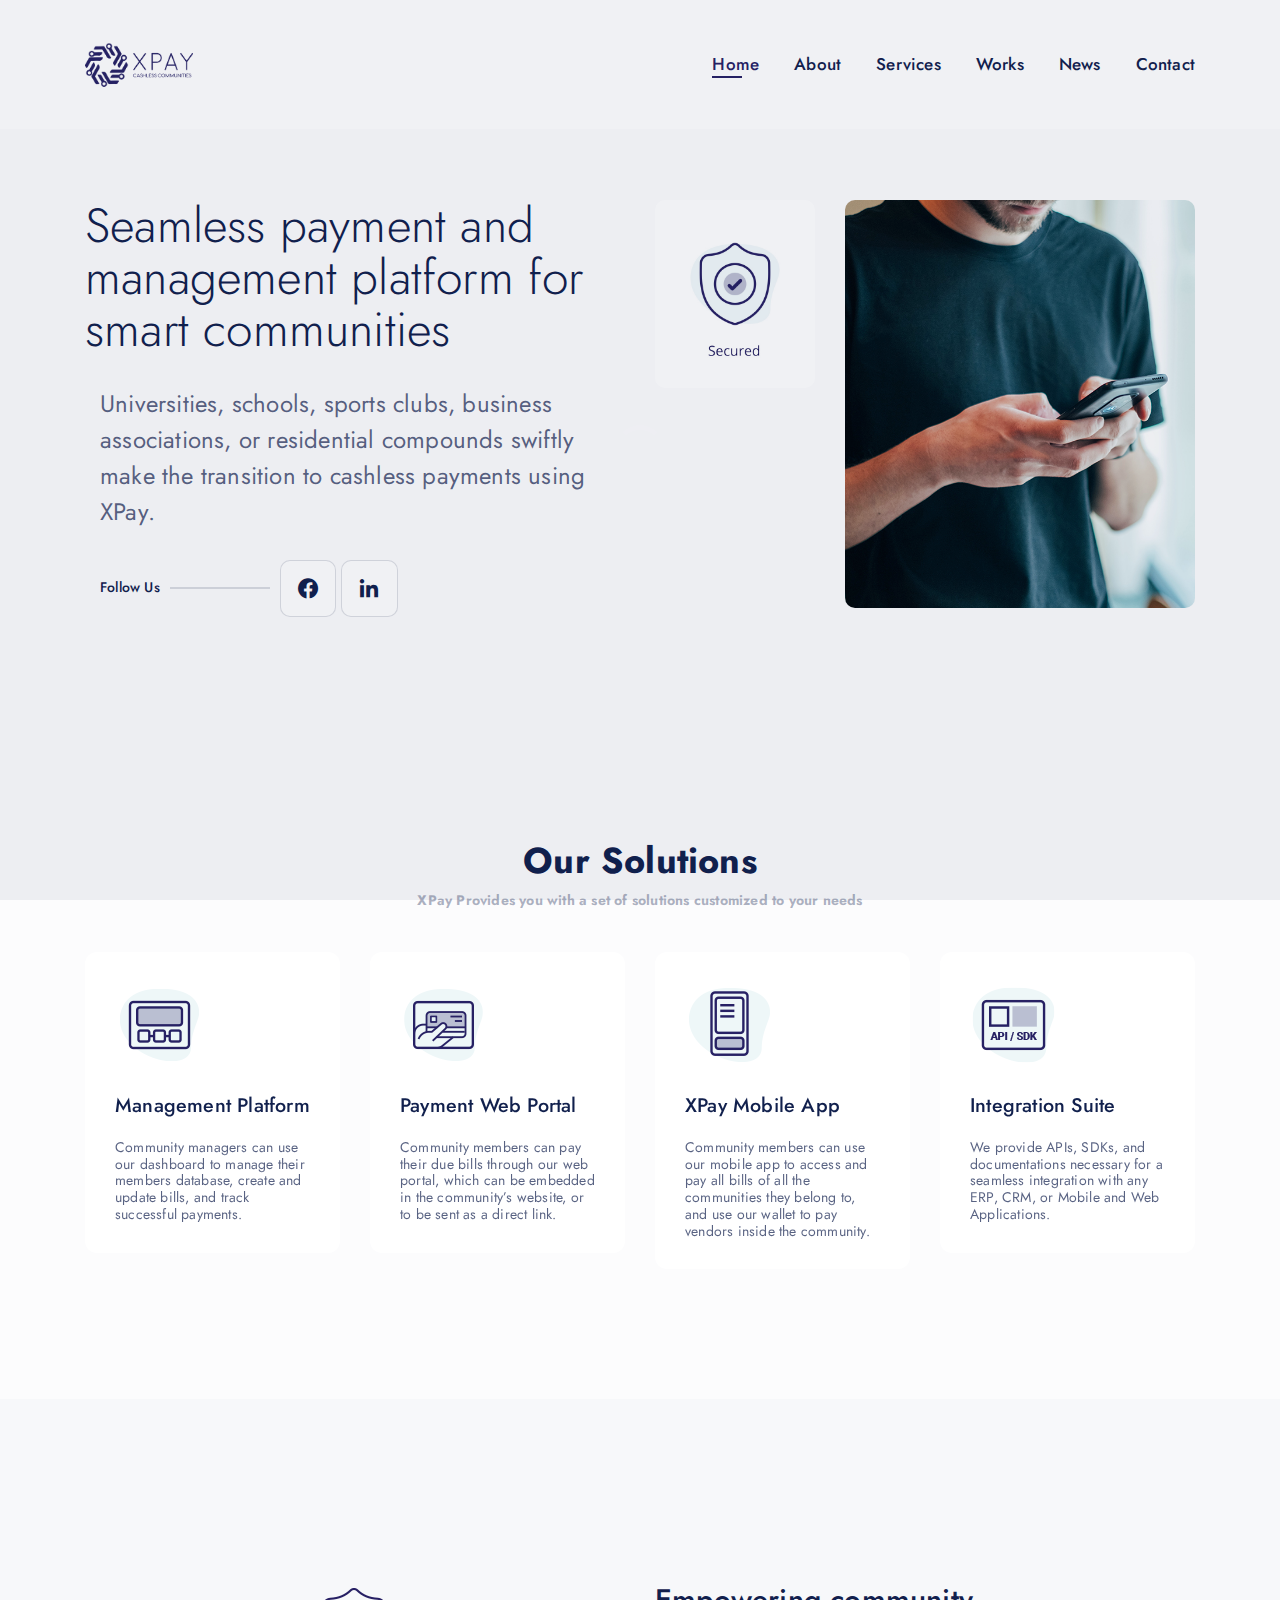
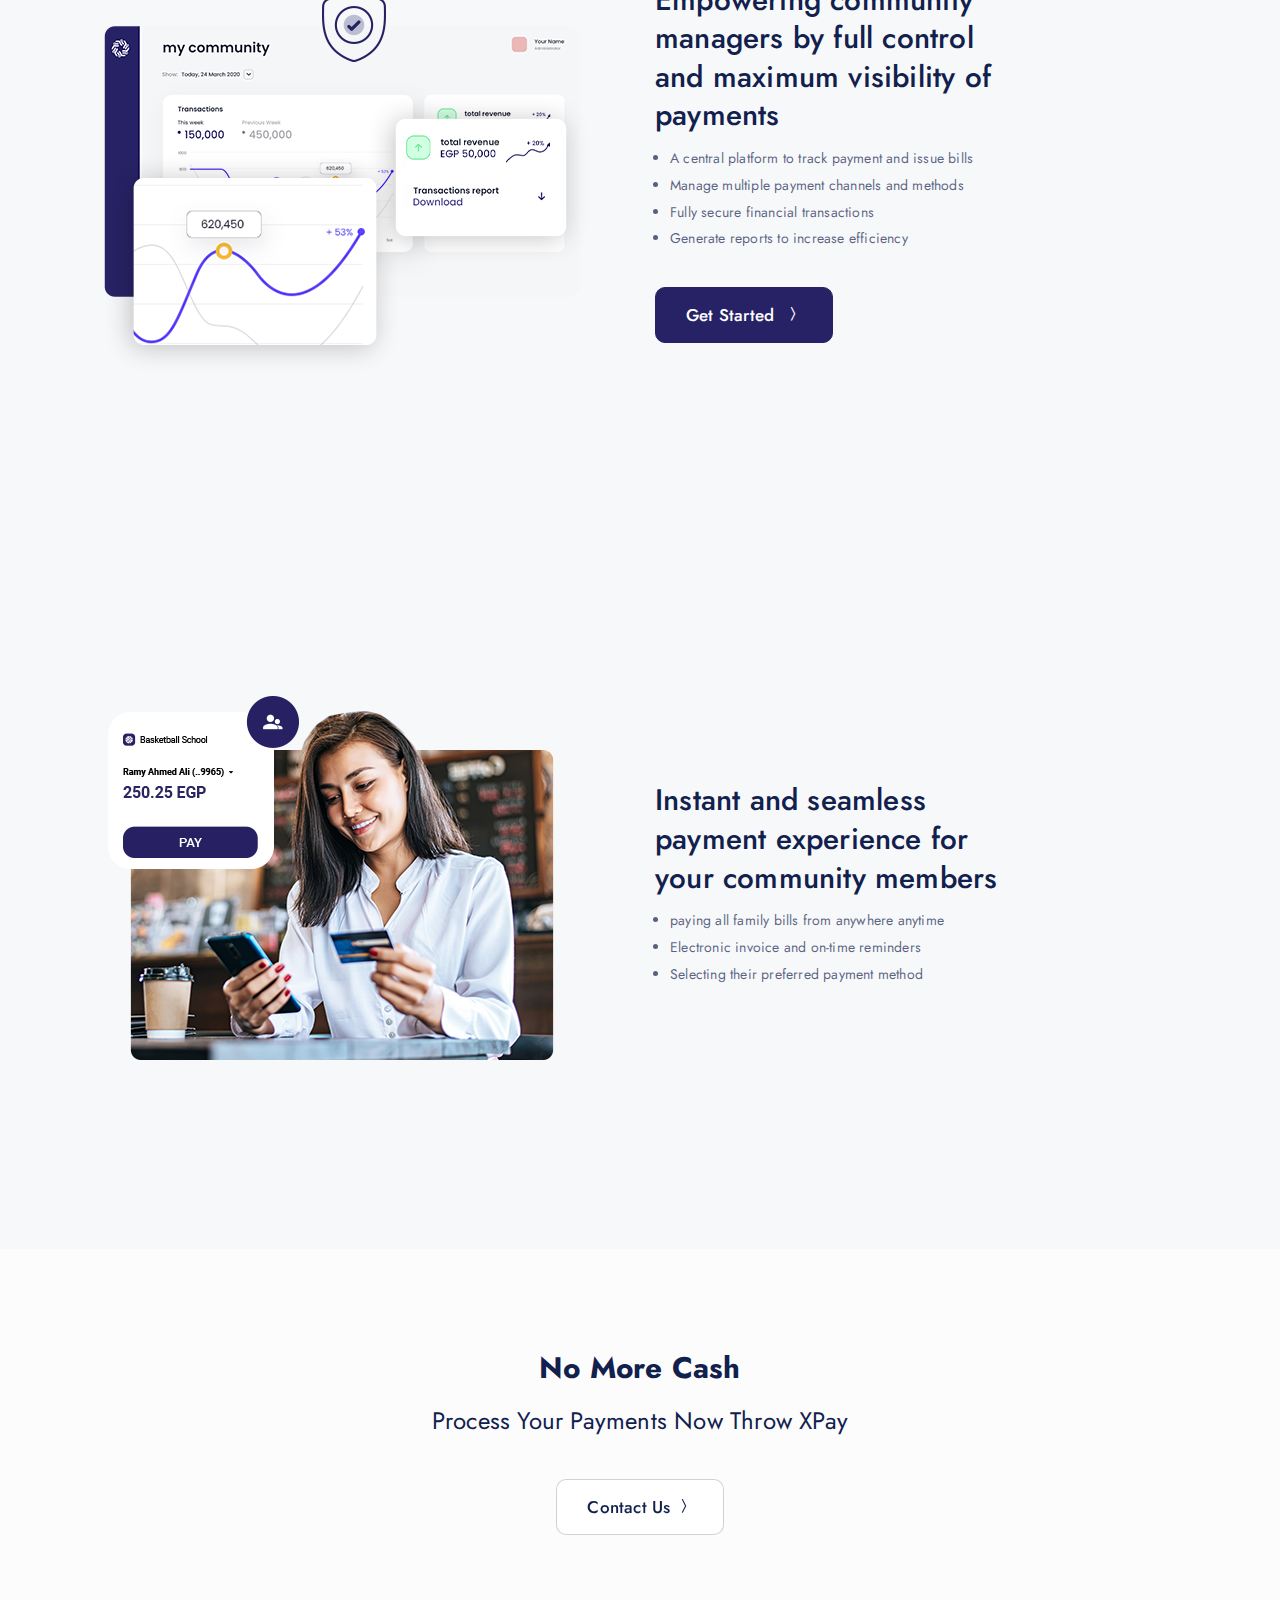
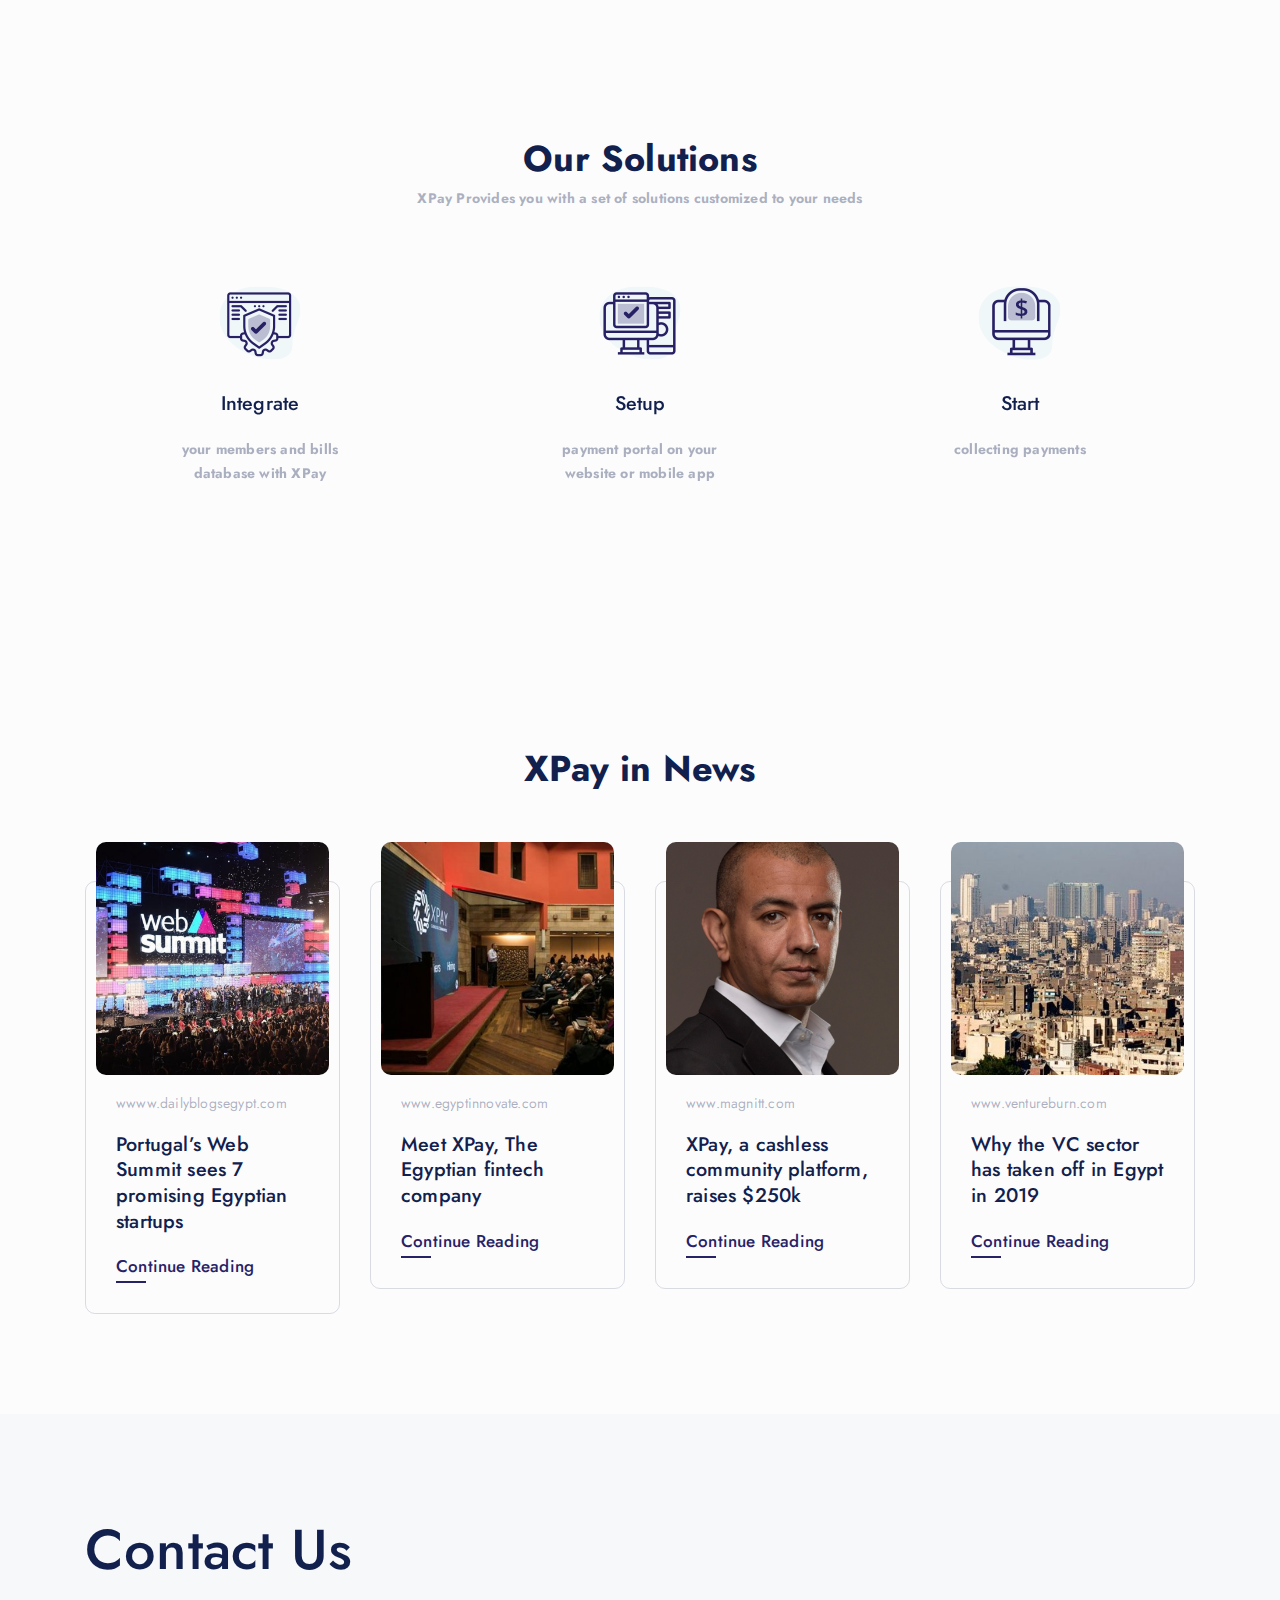
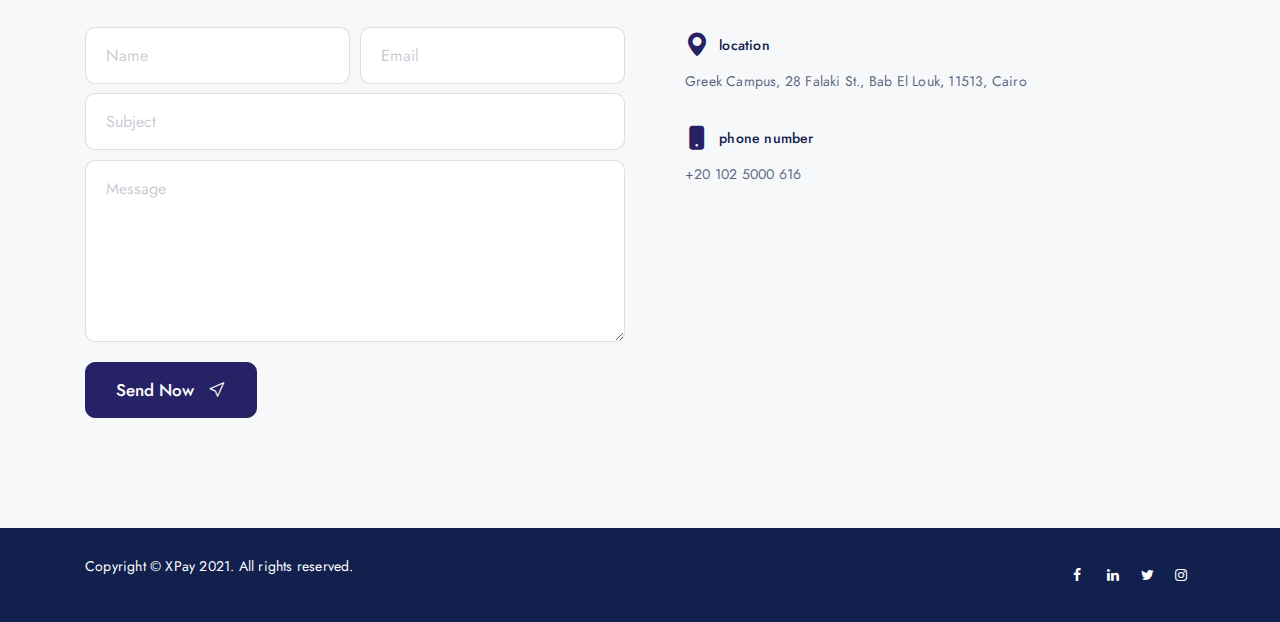
==== index.html @ ae8e6786 "Add files via upload" ====
<!doctype html>
<html lang="en">
<head>
<meta charset="utf-8">
<meta name="viewport" content="width=device-width, initial-scale=1">
<meta name="format-detection" content="telephone=no">
<title>XPay website</title>
<meta name="author" content="tansh">
<meta name="description" content="HTML Teamplate">
<meta name="keywords" content="agency, personal, photography, one page">

<!-- FAVICON FILES -->
<link href="assets/images/icons/apple-touch-icon-144-precomposed.png" rel="apple-touch-icon" sizes="144x144">
<link href="assets/images/icons/apple-touch-icon-120-precomposed.png" rel="apple-touch-icon" sizes="120x120">
<link href="assets/images/icons/apple-touch-icon-76-precomposed.png" rel="apple-touch-icon" sizes="76x76">
<link href="assets/images/icons/favicon.png" rel="shortcut icon">

<!-- CSS FILES -->
<link rel="stylesheet" href="assets/css/bootstrap.min.css">
<link rel="stylesheet" href="assets/fonts/iconfonts.css">
<link rel="stylesheet" href="assets/css/plugins.css">
<link rel="stylesheet" href="assets/css/style.css">
<link rel="stylesheet" href="assets/css/responsive.css">
<link rel="stylesheet" href="assets/css/color.css">
</head>
<body>
<div id="dtr-wrapper" class="clearfix">

    <!-- preloader starts -->
    <div class="dtr-preloader">
        <div class="dtr-preloader-inner">
            <div class="dtr-preloader-img"></div>
        </div>
    </div>
    <!-- preloader ends -->

    <!-- Small Devices Header
============================================= -->
    <div class="dtr-responsive-header fixed-top">
        <div class="container">

            <!-- small devices logo -->
            <a href="index.html"><img src="assets/images/logo-dark.png" alt="logo"></a>
            <!-- small devices logo ends -->

            <!-- menu button -->
            <button id="dtr-menu-button" class="dtr-hamburger" type="button"><span class="dtr-hamburger-lines-wrapper"><span class="dtr-hamburger-lines"></span></span></button>
        </div>
        <div class="dtr-responsive-header-menu"></div>
    </div>
    <!-- Small Devices Header ends
============================================= -->

    <!-- Header
============================================= -->
    <header id="dtr-header-global" class="fixed-top">
        <div class="container">
            <div class="d-flex align-items-center justify-content-between">

                <!-- header left starts -->
                <div class="dtr-header-left">

                    <!-- logo -->
                    <a class="logo-default dtr-scroll-link" href="#home"><img src="assets/images/logo-dark.png" alt="logo" width="108"></a>

                    <!-- logo on scroll -->
                    <a class="logo-alt dtr-scroll-link" href="#home"><img src="assets/images/logo-dark.png" alt="logo" width="108"></a>
                    <!-- logo on scroll ends -->

                </div>
                <!-- header left ends -->

                <!-- menu starts-->
                <div class="dtr-header-right">
                    <div class="main-navigation dtr-menu-dark">
                        <ul class="sf-menu dtr-scrollspy dtr-nav dark-nav-on-load dark-nav-on-scroll">
                            <li> <a class="nav-link" href="#home">Home</a> </li>
                            <li> <a class="nav-link" href="#about">About</a> </li>
                            <li> <a class="nav-link" href="#services">Services</a> </li>
                            <li> <a class="nav-link" href="#portfolio">Works</a> </li>
                            <li> <a class="nav-link" href="#blog">News</a> </li>
                            <li> <a class="nav-link" href="#contact">Contact</a> </li>
                        </ul>
                    </div>
                </div>
                <!-- menu ends -->

            </div>
        </div>
    </header>
    <!-- header ends
================================================== -->

    <!-- == main content area starts == -->
    <div id="dtr-main-content">

        <!-- hero section starts
================================================== -->
        <section id="home" class="dtr-section dtr-hero-section-top-padding dtr-pb-100">
            <div class="container">

                <!--===== row 1 starts =====-->
                <div class="row">

                    <!-- column 1 starts -->
                    <div class="col-12 col-md-6">

                        <!-- intro text -->

                        <p class="text-size-xl font-weight-300 color-dark">Seamless payment and management platform for smart communities</p>
                        <div class="spacer-20"></div>

                                            <!-- column 1 starts -->
                                            <div class="col-12 col-md-12">

                                                <!-- text -->
                                                <p class="text-size-md">Universities, schools, sports clubs, business associations, or residential compounds swiftly make the transition to cashless payments using XPay.</p>
                                                <!-- social starts -->
                                                <ul class="dtr-social dtr-social-list dtr-styled-social text-left dtr-mt-30">
                                                    <li class="dtr-social-title font-weight-500 color-dark">Follow Us</li>
                                                    <li><a href="https://www.facebook.com/XpayEG/" class="dtr-social-button dtr-facebook" target="_blank" title="facebook"><span>Facebook</span></a></li>
                                                    <li><a href="https://www.linkedin.com/company/xpayeg/" class="dtr-social-button dtr-linkedin" target="_blank" title="Linkedin"><span>Linkedin</span></a></li>
                                                </ul>
                                                            <div class="spacer-20"></div>
                                              </div>
                                              <!-- column 1 ends -->
                    </div>



                    <!-- column 2 starts -->
                    <div class="col-12 col-md-2">

                        <!--=== img slider - 3col starts ===-->
                        <div class="dtr-slick-slider dtr-img-slider-1col dtr-rounded-img">
                            <!-- img 1 -->
                            <div> <img src="assets/images/photography_img7.jpg" alt="image"> </div>
                            <!-- img 2 -->
                            <div> <img src="assets/images/photography_img9.jpg" alt="image"> </div>
                            <!-- img 3 -->
                            <div> <img src="assets/images/photography_img8.jpg" alt="image"> </div>
                        </div>
                        <!--=== img slider - 3col ends ===-->

                    </div>
                    <!-- column 2 ends -->

                    <!-- column 3 starts -->
                    <div class="col-12 col-md-4 small-device-space">
                        <!-- photo box starts -->
                        <div class="dtr-video-wrapper dtr-rounded-img ">
                            <!-- image -->
                            <img src="assets/images/photography_img2.jpg" alt="image">
                                                  </div>
                        <!-- photo box ends -->

                    </div>

                <!--===== row 1 ends =====-->



                </div>
                <!--===== row 2 ends =====-->

            </div>
        </section>
        <!-- hero section ends
================================================== -->
<!-- services section starts
================================================== -->
<section id="services" class="dtr-section dtr-py-100">
    <div class="container">

        <!-- heading starts -->
        <div class="dtr-styled-heading heading-center">
            <h2>Our Solutions</h2>
            <p>XPay Provides you with a set of solutions customized to your needs</p>
        </div>
        <!-- heading ends -->

        <div class="row">

            <!-- box 1 starts -->
            <div class="col-12 col-sm-6 col-lg-3">
                <div class="dtr-service-box bg-white">

                    <img src="assets/images/icon-3.png" alt="image">
                    <h4 class="dtr-service-heading">Management Platform</h4>
                    <p>Community managers can use our dashboard to manage their members database, create and update bills, and track successful payments.</p>
                </div>
            </div>
            <!-- box 1 ends -->

            <!-- box 2 starts -->
            <div class="col-12 col-sm-6 col-lg-3">
                <div class="dtr-service-box bg-white">

                    <img src="assets/images/icon-2.png" alt="image">
                    <h4 class="dtr-service-heading">Payment Web Portal</h4>
                    <p>Community members can pay their due bills through our web portal, which can be embedded in the community’s website, or to be sent as a direct link.</p>
                </div>
            </div>
            <!-- box 2 ends -->

            <!-- box 3 starts -->
            <div class="col-12 col-sm-6 col-lg-3">
                <div class="dtr-service-box bg-white">

                    <img src="assets/images/icon-1.png" alt="image">
                    <h4 class="dtr-service-heading">XPay Mobile App</h4>
                    <p>Community members can use our mobile app to access and pay all bills of all the communities they belong to, and use our wallet to pay vendors inside the community.</p>
                </div>
            </div>
            <!-- box 3 ends -->

            <!-- box 4 starts -->
            <div class="col-12 col-sm-6 col-lg-3">
                <div class="dtr-service-box bg-white">
                    <img src="assets/images/icon-5.png" alt="image">
                    <h4 class="dtr-service-heading">Integration Suite</h4>
                    <p>We provide APIs, SDKs, and documentations necessary for a seamless integration with any ERP, CRM, or Mobile and Web Applications.</p>
                </div>
            </div>
            <!-- box 4 ends -->


        </div>
    </div>
</section>

<!-- services section ends
================================================== -->

        <!-- about section starts
================================================== -->
        <section id="about" class="dtr-section dtr-py-100 bg-light-blue">
            <div class="container">

                <!--===== row 1 starts =====-->
                <div class="row d-flex align-items-center">

                    <!-- column 1 starts -->
                    <div class="col-12 col-md-6 small-device-space">
                        <div class="dtr-pr-30"> <img src="assets/images/agency_img.png" alt="image"> </div>
                    </div>
                    <!-- column 1 ends -->

                    <!-- column 2 starts -->
                    <div class="col-12 col-md-4">

                        <!-- heading ends -->
                        <!-- text -->
                        <h3 class="font-weight-500 color-dark">Empowering community managers by full control and maximum visibility of payments</h3>
                          <div class="col-12 col-md-12">
                        <ul class="lp-list text-align-left font-scale-5 line-height-scale-7 lp-list--bullet" data-guid="3f1db159-379c-07b4-073d-0c4369ed6d13">
                          <li>A central platform to track payment and issue bills </p=/li>
                          <li>Manage multiple payment channels and methods</li>
                          <li>Fully secure financial transactions</li>
                          <li>Generate reports to increase efficiency</li>
                        </ul>
                            </div>
                            <!-- link starts -->
                        <a href="#contact" class="dtr-btn btn-blue dtr-mt-30">Get Started <i class="icon-chevron-compact-right"></i></a> </div>
                    <!-- column 2 ends -->

                </div>
                <!--===== row 1 ends =====-->

            </div>
        </section>
        <!-- about section ends
================================================== -->


        <!-- about section starts
================================================== -->
        <section id="about" class="dtr-section dtr-py-100 bg-light-blue">
            <div class="container">

                <!--===== row 1 starts =====-->
                <div class="row d-flex align-items-center">

                    <!-- column 1 starts -->
                    <div class="col-12 col-md-6 small-device-space">
                        <div class="dtr-pr-30"> <img src="assets/images/agency_img1.png" alt="image"> </div>
                    </div>
                    <!-- column 1 ends -->

                    <!-- column 2 starts -->
                    <div class="col-12 col-md-4">


                        <!-- heading ends -->
                        <!-- text -->
                        <h3 class="font-weight-500 color-dark">Instant and seamless payment experience for your community members</h3>
                        <div class="col-12 col-md-12">
                      <ul class="lp-list text-align-left font-scale-5 line-height-scale-7 lp-list--bullet" data-guid="3f1db159-379c-07b4-073d-0c4369ed6d13">
                        <li>paying all family bills from anywhere anytime</p=/li>
                        <li>Electronic invoice and on-time reminders</li>
                        <li>Selecting their preferred payment method</li>
                      </ul>
                    <!-- column 2 ends -->

                </div>
                <!--===== row 1 ends =====-->

            </div>
        </section>
        <!-- about section ends
================================================== -->

        <!-- cta section starts
================================================== -->
        <section class="dtr-section parallax dtr-py-100" style="background-image: url(assets/images/background-cta.jpg);">
            <div class="container">

                <!--== row starts ==-->
                <div class="row text-center">
                    <div class="col-12">
                        <h3 class="font-family-alt font-weight-700 color-dark">No More Cash</h3>
                        <p class="color-dark text-size-md">Process Your Payments Now Throw XPay</p>
                        <!-- link starts -->
                        <a href="#contact" class="dtr-btn btn-white dtr-mt-30">Contact Us<i class="icon-chevron-compact-right"></i></a>
                        <!-- link ends -->
                    </div>
                </div>
                <!--== row ends ==-->

            </div>
        </section>
        <!-- cta section ends
================================================== -->

<!-- services section starts
================================================== -->
<section id="services" class="dtr-section dtr-py-100">
    <div class="container">

        <!-- heading starts -->
        <div class="dtr-styled-heading heading-center ">
            <h2>Our Solutions</h2>
            <p>XPay Provides you with a set of solutions customized to your needs</p>
        </div>
        <!-- heading ends -->

        <div class="row">

            <!-- box 1 starts -->
            <div class="col-12 col-sm-6 col-lg-4">
                <div class="dtr-service-box dtr-styled-heading heading-center">

                    <img src="assets/images/icon-6.png" alt="image">
                    <h4 class="dtr-service-heading">Integrate</h4>
                    <p>your members and bills<br>database with XPay  </p>
                </div>
            </div>
            <!-- box 1 ends -->

            <!-- box 2 starts -->
            <div class="col-12 col-sm-6 col-lg-4">
                <div class="dtr-service-box dtr-styled-heading heading-center">

                    <img src="assets/images/icon-7.png" alt="image">
                    <h4 class="dtr-service-heading">Setup</h4>
                    <p>payment portal on your<br>website or mobile app</p>
                </div>
            </div>
            <!-- box 2 ends -->

            <!-- box 3 starts -->
            <div class="col-12 col-sm-6 col-lg-4">
                <div class="dtr-service-box dtr-styled-heading heading-center">
                    <img src="assets/images/icon-8.png" alt="image">
                    <h4 class="dtr-service-heading">Start</h4>
                    <p>collecting payments</p>
                </div>
            </div>
            <!-- box 3 ends -->


        </div>
    </div>
</section>

<!-- services section ends
================================================== -->
        <!-- blog section starts
================================================== -->
        <section id="blog" class="dtr-section dtr-py-100">
            <div class="container">

                <!-- heading starts -->
                <div class="dtr-styled-heading heading-center">
                    <h2>XPay in News</h2>
                </div>
                <!-- heading ends -->

                <!--== row starts ==-->
                <div class="row dtr-mt-50">

                    <!-- column 1 starts -->
                    <div class="col-12 col-md-3">

                        <!-- blog item 1 starts -->
                        <div class="dtr-blog-item">
                            <!-- image -->
                            <div class="dtr-post-img"> <img src="assets/images/blogpost-img1.jpg" alt="image"></div>
                            <div class="dtr-post-content">
                                <ul class="dtr-blog-meta color-grey">
                                    <li>wwww.dailyblogsegypt.com</li>
                                </ul>
                                <h4>Portugal’s Web Summit sees 7 promising Egyptian startups</h4>
                                <a href="https://dailyblogegypt.com/2019/11/03/portugals-web-summit-sees-7-promising-egyptian-startups/" class="dtr-read-more">Continue Reading</a> </div>
                        </div>
                        <!-- blog item 1 ends -->

                    </div>
                    <!-- column 1 ends -->

                    <!-- column 2 starts -->
                    <div class="col-12 col-md-3">

                        <!-- blog item 2 starts -->
                        <div class="dtr-blog-item">
                            <!-- image -->
                            <div class="dtr-post-img"> <img src="assets/images/blogpost-img2.jpg" alt="image"></div>
                            <div class="dtr-post-content">
                                <ul class="dtr-blog-meta color-grey">
                                    <li>www.egyptinnovate.com</li>
                                </ul>
                                <h4>Meet XPay, The Egyptian fintech company</h4>
                                <a href="https://egyptinnovate.com/en/success-stories/meet-xpay-egyptian-fintech-company-making-payments-easier-18000-users" class="dtr-read-more">Continue Reading</a> </div>
                        </div>
                        <!-- blog item 2 ends -->

                    </div>
                    <!-- column 2 ends -->

                    <!-- column 3 starts -->
                    <div class="col-12 col-md-3">

                        <!-- blog item 3 starts -->
                        <div class="dtr-blog-item">
                            <!-- image -->
                            <div class="dtr-post-img"> <img src="assets/images/blogpost-img3.jpg" alt="image"></div>
                            <div class="dtr-post-content">
                                <ul class="dtr-blog-meta color-grey">
                                    <li>www.magnitt.com</li>
                                </ul>
                                <h4>XPay, a cashless community platform, raises $250k</h4>
                                <a href="https://magnitt.com/news/47040/egypt-ever-expanding-fintech-industry-welcomes-another-startup-funding-xpay-cashless-community" class="dtr-read-more">Continue Reading</a> </div>
                        </div>
                        <!-- blog item 3 ends -->

                    </div>
                    <!-- column 3 ends -->
                    <!-- column 4 starts -->
                    <div class="col-12 col-md-3">

                        <!-- blog item 4 starts -->
                        <div class="dtr-blog-item">
                            <!-- image -->
                            <div class="dtr-post-img"> <img src="assets/images/blogpost-img4.jpg" alt="image"></div>
                            <div class="dtr-post-content">
                                <ul class="dtr-blog-meta color-grey">
                                    <li>www.ventureburn.com</li>
                                </ul>
                                <h4>Why the VC sector has taken off in Egypt in 2019</h4>
                                <a href="https://ventureburn.com/2019/11/why-the-vc-sector-has-taken-off-in-egypt-in-2019/" class="dtr-read-more">Continue Reading</a> </div>
                        </div>
                        <!-- blog item 4 ends -->

                    </div>
                    <!-- column 3 ends -->
                </div>
                <!--== row starts ==-->

            </div>
        </section>
        <!-- blog section ends
================================================== -->

        <!-- contact section starts
================================================== -->
        <section id="contact" class="dtr-section dtr-py-100 bg-light-blue">
            <div class="container">

                <!-- heading starts -->
                <div class="dtr-styled-heading">
                    <h1>Contact Us</h1>
                </div>
                <!-- heading ends -->

                <!--== row starts ==-->
                <div class="row">

                    <!-- column 1 starts -->
                    <div class="col-12 col-md-6">

                        <!-- form starts -->
                        <div class="dtr-form">
                            <form id="contactform" method="post" action="php/contact-form.php">
                                <fieldset>
                                    <div class="dtr-form-row dtr-form-row-2col">
                                        <p class="dtr-form-column">
                                            <input name="name"  type="text" placeholder="Name">
                                        </p>
                                        <p class="dtr-form-column">
                                            <input name="email"  class="required email" type="text" placeholder="Email">
                                        </p>
                                    </div>
                                    <p>
                                        <input name="subject"  type="text" placeholder="Subject">
                                    </p>
                                    <p class="antispam">Leave this empty: <br />
                                        <input name="url" />
                                    </p>
                                    <p>
                                        <textarea rows="6" name="message" id="message" class="required"  placeholder="Message"></textarea>
                                    </p>
                                    <p class="text-center">
                                      <div class="spacer-40">
                                      </div>
                                      <button class="dtr-btn btn-blue dtr-mt-minus30" type="submit">Send Now<i class="icon-cursor dtr-ml-15"></i></button>
                                    </p>
                                    <div id="result"></div>
                                </fieldset>
                            </form>
                        </div>
                        <!-- form ends -->

                    </div>
                    <!-- column 1 ends -->

                    <!-- column 2 starts -->
                    <div class="col-12 col-md-6">
                        <div class="dtr-pl-30">
                            <p class="d-flex align-items-center"><i class="icon-geo-alt dtr-mr-10 text-size-md color-blue"></i><span class="font-weight-500 color-dark">location</span></p>
                            <p>Greek Campus, 28 Falaki St., Bab El Louk, 11513, Cairo</p>
                            <div class="spacer-20"></div>
                            <p class="d-flex align-items-center"><i class="icon-phone-fill dtr-mr-10 text-size-md color-blue"></i><span class="font-weight-500 color-dark">phone number</span></p>
                            <p>+20 102 5000 616</p>



                        </div>
                    </div>
                    <!-- column 2 ends -->

                </div>
                <!--== row ends ==-->

            </div>
        </section>
        <!-- contact section ends
================================================== -->

        <!-- footer section starts
================================================== -->
        <footer id="dtr-footer">

            <!--== copyright starts ==-->
            <div class="dtr-copyright">
                <div class="container">

                    <!--== row starts ==-->
                    <div class="row">

                        <!-- column 1 starts -->
                        <div class="col-12 col-md-6">
                            <p> Copyright © XPay 2021. All rights reserved.</p>
                        </div>
                        <!-- column 1 ends -->

                        <!-- column 2 starts -->
                        <div class="col-12 col-md-6 text-right">
                            <ul class="dtr-pipe-list">
                              <!-- Add icon library -->
                              <link rel="stylesheet" href="https://cdnjs.cloudflare.com/ajax/libs/font-awesome/4.7.0/css/font-awesome.min.css">
                              <!-- Add font awesome icons -->
                              <a href="https://www.facebook.com/XpayEG/" class="fa fa-facebook"target="_blank"></a>
                              <a href="https://www.linkedin.com/company/xpayeg" class="fa fa-linkedin"target="_blank"></a>
                              <a href="https://twitter.com/XpayEG" class="fa fa-twitter"target="_blank"></a>
                              <a href="https://www.instagram.com/xpayeg/" class="fa fa-instagram"target="_blank"></a>

                            </ul>
                        </div>
                        <!-- column 2 ends -->

                    </div>
                    <!--== row ends ==-->

                </div>
            </div>
            <!--== copyright ends ==-->

        </footer>
        <!-- footer section ends
================================================== -->

    </div>
    <!-- == main content area ends == -->

</div>
<!-- #dtr-wrapper ends -->

<!-- JS FILES -->
<script src="assets/js/jquery.min.js"></script>
<script src="assets/js/bootstrap.min.js"></script>
<script src="assets/js/plugins.js"></script>
<script src="assets/js/custom.js"></script>
</body>
</html>
---- assets/fonts/iconfonts.css ----
@font-face {
  font-family: 'icomoon';
  src:  url('icomoon.eot');
  src:  url('fonts/icomoon.eot?48yp7t#iefix') format('embedded-opentype'),
    url('icomoon.ttf') format('truetype'),
    url('icomoon.woff') format('woff'),
    url('icomoon.svg?48yp7t#icomoon') format('svg');
  font-weight: normal;
  font-style: normal;
  font-display: block;
}

[class^="icon-"], [class*=" icon-"] {
  /* use !important to prevent issues with browser extensions that change fonts */
  font-family: 'icomoon' !important;
  speak: never;
  font-style: normal;
  font-weight: normal;
  font-variant: normal;
  text-transform: none;
  line-height: 1;

  /* Better Font Rendering =========== */
  -webkit-font-smoothing: antialiased;
  -moz-osx-font-smoothing: grayscale;
}

.icon-bxl-behance:before {
  content: "\e97f";
}
.icon-bxl-dribbble:before {
  content: "\e97d";
}
.icon-bxl-skype:before {
  content: "\e97e";
}
.icon-caret-down-fill:before {
  content: "\e975";
}
.icon-caret-left-fill:before {
  content: "\e976";
}
.icon-caret-right-fill:before {
  content: "\e977";
}
.icon-caret-up-fill:before {
  content: "\e978";
}
.icon-chevron-left:before {
  content: "\e979";
}
.icon-chevron-right:before {
  content: "\e97a";
}
.icon-chevron-up:before {
  content: "\e97b";
}
.icon-chevron-down:before {
  content: "\e97c";
}
.icon-bxl-html5:before {
  content: "\e900";
}
.icon-bxl-whatsapp:before {
  content: "\e901";
}
.icon-bxl-whatsapp-square:before {
  content: "\e902";
}
.icon-bxl-pinterest-alt:before {
  content: "\e903";
}
.icon-bxl-pinterest:before {
  content: "\e904";
}
.icon-bxl-facebook-circle:before {
  content: "\e905";
}
.icon-bxl-facebook:before {
  content: "\e906";
}
.icon-bxl-facebook-square:before {
  content: "\e907";
}
.icon-bxl-twitter:before {
  content: "\e908";
}
.icon-bxl-linkedin:before {
  content: "\e909";
}
.icon-bxl-linkedin-square:before {
  content: "\e90a";
}
.icon-bxl-google:before {
  content: "\e90b";
}
.icon-bxl-instagram:before {
  content: "\e90d";
}
.icon-bxl-youtube:before {
  content: "\e90e";
}
.icon-bxl-bootstrap:before {
  content: "\e90f";
}
.icon-bxl-css3:before {
  content: "\e910";
}
.icon-bxl-instagram-alt1:before {
  content: "\e911";
}
.icon-bxl-javascript:before {
  content: "\e912";
}
.icon-bxl-jquery:before {
  content: "\e913";
}
.icon-bxl-magento:before {
  content: "\e914";
}
.icon-bx-loader:before {
  content: "\e915";
}
.icon-bxl-vuejs:before {
  content: "\e916";
}
.icon-bxl-wordpress:before {
  content: "\e917";
}
.icon-bxs-paper-plane:before {
  content: "\e918";
}
.icon-bxl-adobe:before {
  content: "\e919";
}
.icon-bxl-angular:before {
  content: "\e91a";
}
.icon-bxl-nodejs:before {
  content: "\e91b";
}
.icon-bxl-react:before {
  content: "\e91c";
}
.icon-tags-fill:before {
  content: "\e90c";
}
.icon-calendar:before {
  content: "\e96e";
}
.icon-calendar-fill:before {
  content: "\e96f";
}
.icon-folder:before {
  content: "\e970";
}
.icon-folder-fill:before {
  content: "\e971";
}
.icon-tag:before {
  content: "\e972";
}
.icon-tag-fill:before {
  content: "\e973";
}
.icon-tags:before {
  content: "\e974";
}
.icon-award:before {
  content: "\e91d";
}
.icon-award-fill:before {
  content: "\e91e";
}
.icon-bag:before {
  content: "\e91f";
}
.icon-bag-fill:before {
  content: "\e920";
}
.icon-bar-chart:before {
  content: "\e921";
}
.icon-bar-chart-line:before {
  content: "\e922";
}
.icon-box:before {
  content: "\e923";
}
.icon-box-seam:before {
  content: "\e924";
}
.icon-dash:before {
  content: "\e925";
}
.icon-dash-circle:before {
  content: "\e926";
}
.icon-dash-circle-fill:before {
  content: "\e927";
}
.icon-dash-square:before {
  content: "\e928";
}
.icon-dash-square-fill:before {
  content: "\e929";
}
.icon-dot:before {
  content: "\e92a";
}
.icon-eye:before {
  content: "\e92b";
}
.icon-eye-fill:before {
  content: "\e92c";
}
.icon-gear:before {
  content: "\e92d";
}
.icon-gem:before {
  content: "\e92e";
}
.icon-globe2:before {
  content: "\e92f";
}
.icon-heart:before {
  content: "\e930";
}
.icon-heart-fill:before {
  content: "\e931";
}
.icon-life-preserver:before {
  content: "\e932";
}
.icon-pen:before {
  content: "\e933";
}
.icon-pencil:before {
  content: "\e934";
}
.icon-people:before {
  content: "\e935";
}
.icon-people-fill:before {
  content: "\e936";
}
.icon-person:before {
  content: "\e937";
}
.icon-person-fill:before {
  content: "\e938";
}
.icon-pie-chart:before {
  content: "\e939";
}
.icon-pie-chart-fill:before {
  content: "\e93a";
}
.icon-plus:before {
  content: "\e93b";
}
.icon-plus-circle:before {
  content: "\e93c";
}
.icon-plus-circle-fill:before {
  content: "\e93d";
}
.icon-plus-square:before {
  content: "\e93e";
}
.icon-plus-square-fill:before {
  content: "\e93f";
}
.icon-cursor:before {
  content: "\e940";
}
.icon-cursor-fill:before {
  content: "\e941";
}
.icon-clock:before {
  content: "\e942";
}
.icon-clock-fill:before {
  content: "\e943";
}
.icon-phone:before {
  content: "\e944";
}
.icon-phone-fill:before {
  content: "\e945";
}
.icon-arrow-left:before {
  content: "\e946";
}
.icon-arrow-left-circle:before {
  content: "\e947";
}
.icon-arrow-left-circle-fill:before {
  content: "\e948";
}
.icon-arrow-right:before {
  content: "\e949";
}
.icon-arrow-right-circle:before {
  content: "\e94a";
}
.icon-arrow-right-circle-fill:before {
  content: "\e94b";
}
.icon-arrows-fullscreen:before {
  content: "\e94c";
}
.icon-camera:before {
  content: "\e94d";
}
.icon-camera2:before {
  content: "\e94e";
}
.icon-camera-fill:before {
  content: "\e94f";
}
.icon-chat-left-quote:before {
  content: "\e950";
}
.icon-chat-left-quote-fill:before {
  content: "\e951";
}
.icon-chat-right-quote:before {
  content: "\e952";
}
.icon-chat-right-quote-fill:before {
  content: "\e953";
}
.icon-chat-square-quote:before {
  content: "\e954";
}
.icon-chat-square-quote-fill:before {
  content: "\e955";
}
.icon-chevron-compact-left:before {
  content: "\e956";
}
.icon-chevron-compact-right:before {
  content: "\e957";
}
.icon-diamond:before {
  content: "\e958";
}
.icon-diamond-fill:before {
  content: "\e959";
}
.icon-diamond-half:before {
  content: "\e95a";
}
.icon-envelope:before {
  content: "\e95b";
}
.icon-envelope-fill:before {
  content: "\e95c";
}
.icon-geo:before {
  content: "\e95d";
}
.icon-geo-alt:before {
  content: "\e95e";
}
.icon-hexagon:before {
  content: "\e95f";
}
.icon-hexagon-fill:before {
  content: "\e960";
}
.icon-link-45deg:before {
  content: "\e961";
}
.icon-mouse:before {
  content: "\e962";
}
.icon-mouse2:before {
  content: "\e963";
}
.icon-pentagon:before {
  content: "\e964";
}
.icon-pentagon-fill:before {
  content: "\e965";
}
.icon-play:before {
  content: "\e966";
}
.icon-play-fill:before {
  content: "\e967";
}
.icon-search:before {
  content: "\e968";
}
.icon-star:before {
  content: "\e969";
}
.icon-star-fill:before {
  content: "\e96a";
}
.icon-star-half:before {
  content: "\e96b";
}
.icon-telephone:before {
  content: "\e96c";
}
.icon-telephone-fill:before {
  content: "\e96d";
}
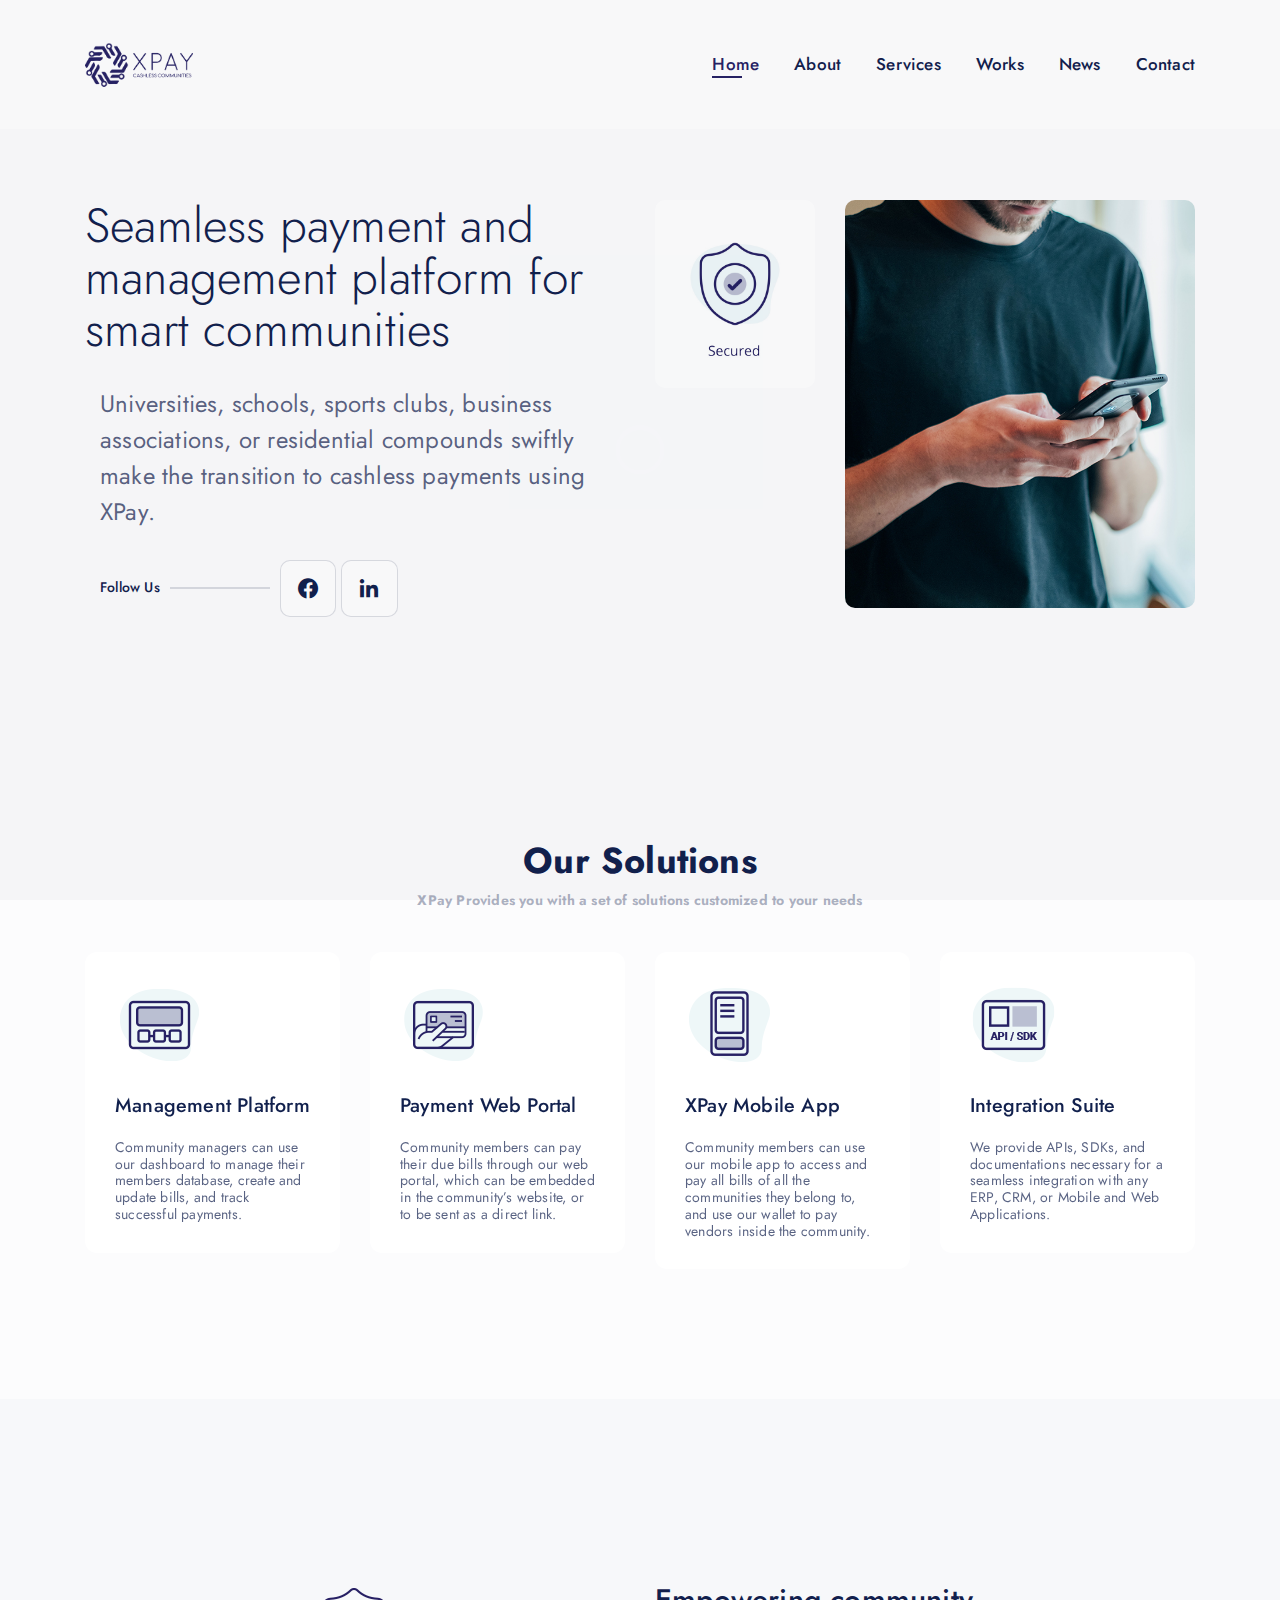
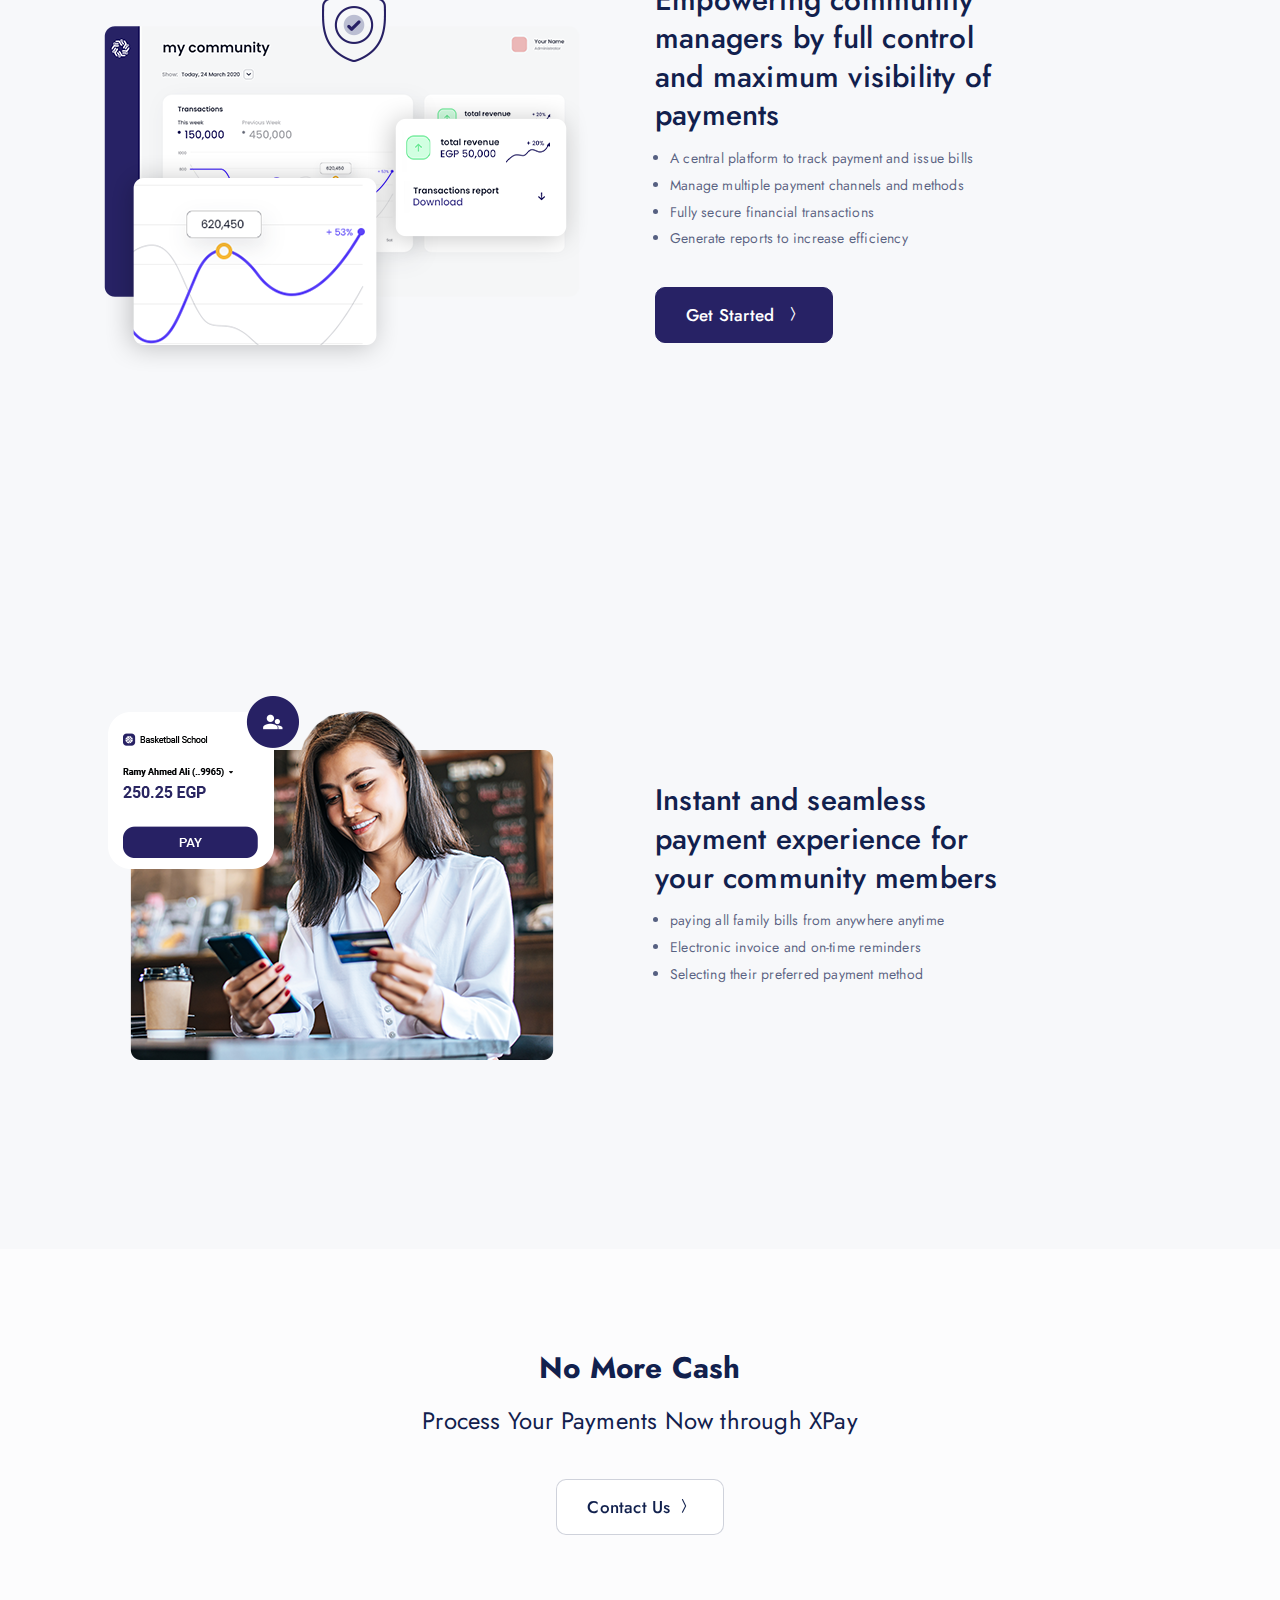
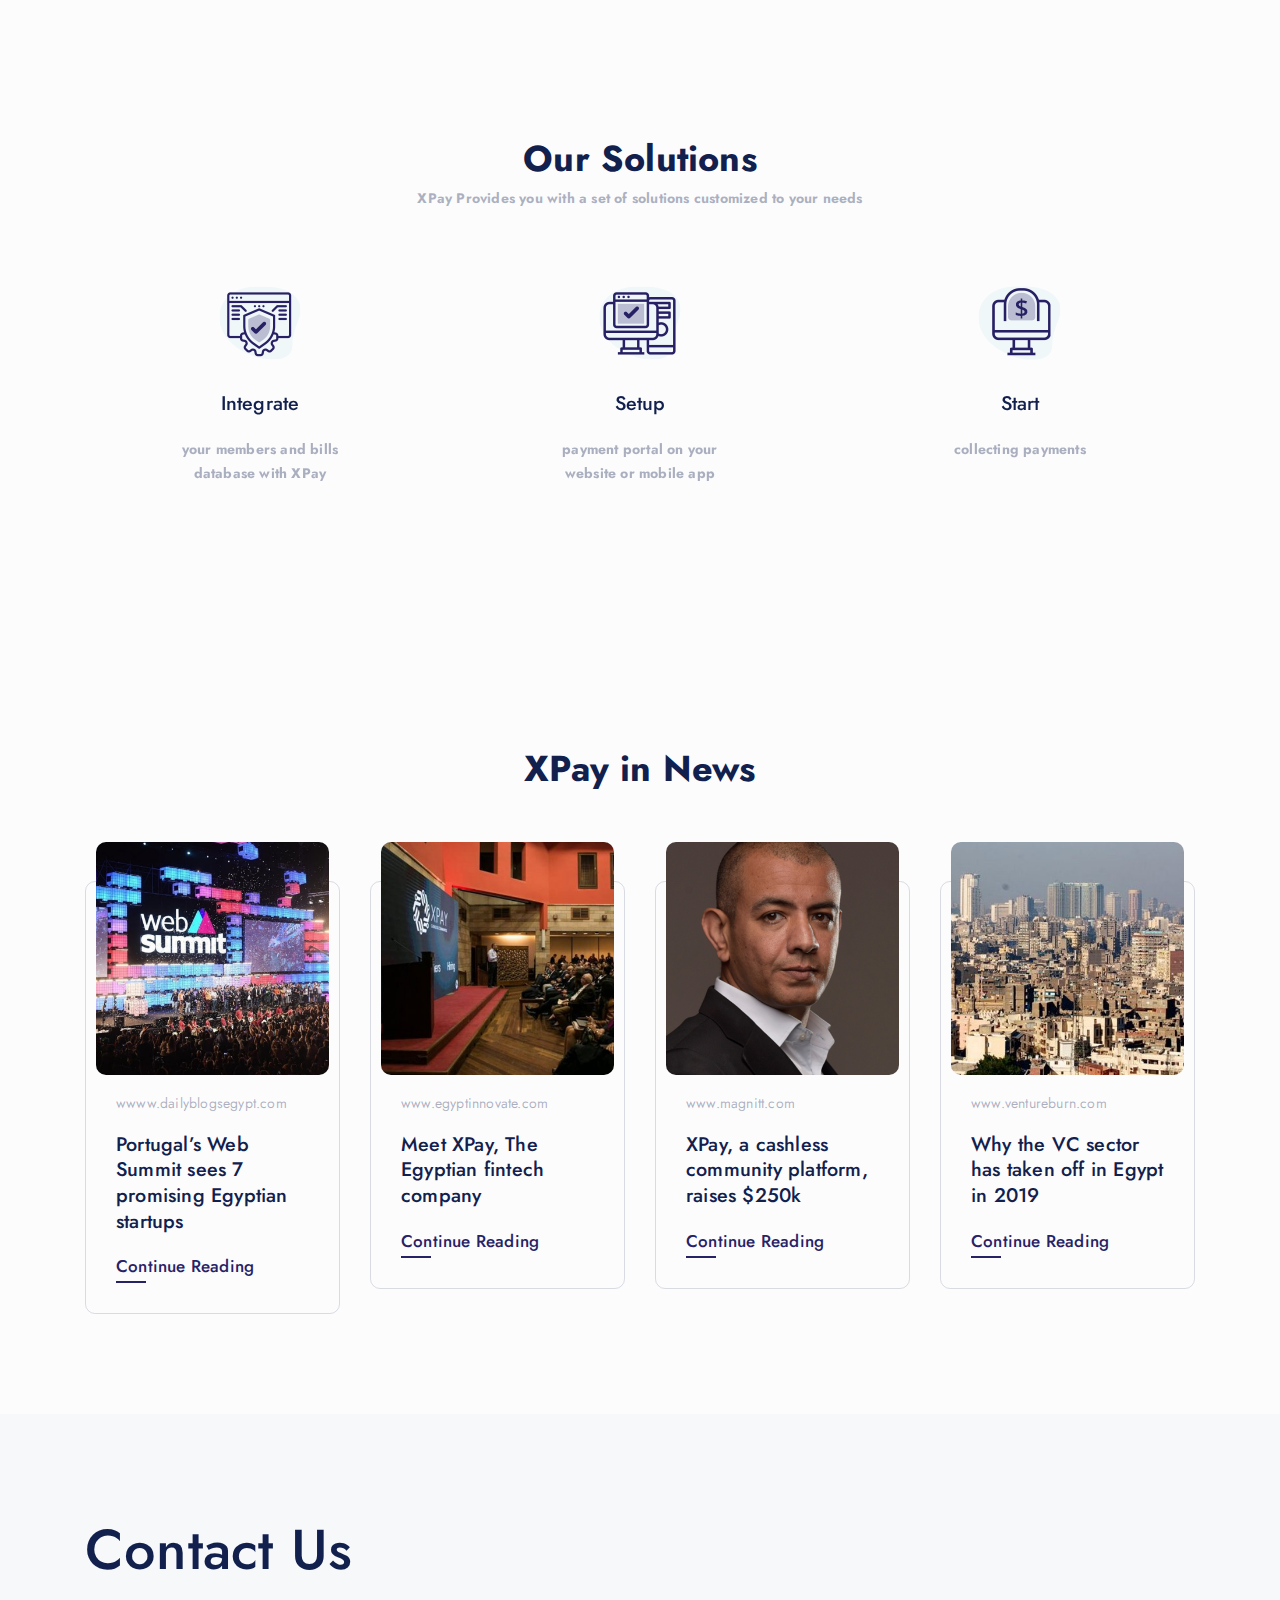
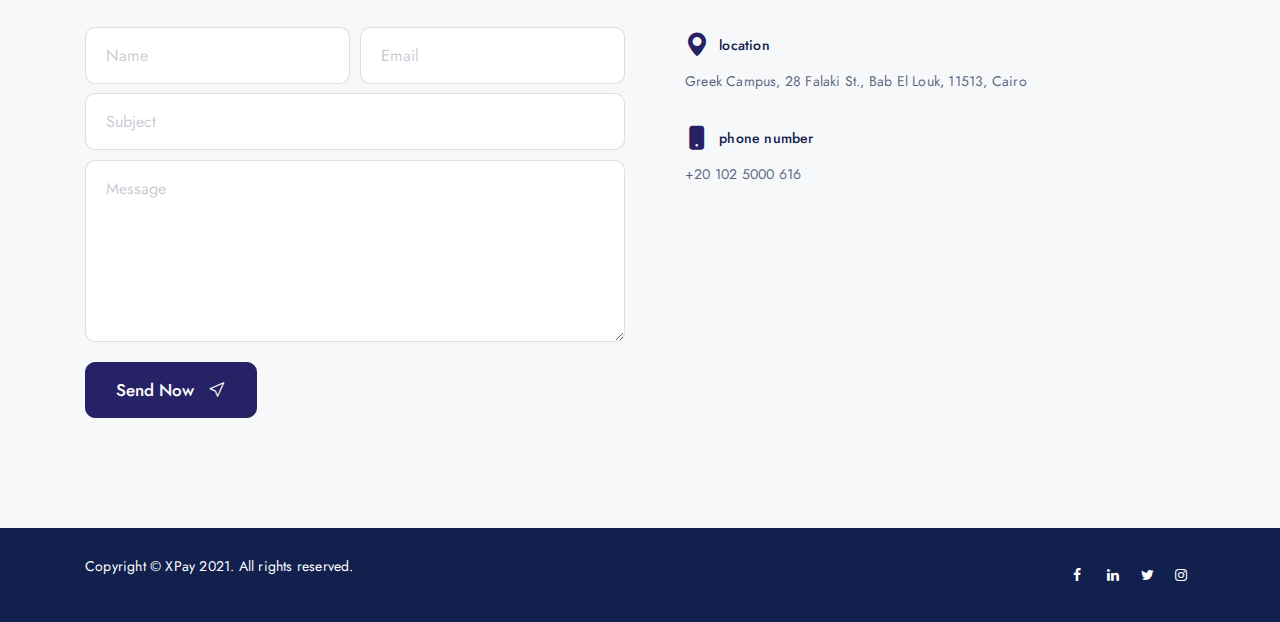
==== commit 6949fbd4: "Update index.html" ====
--- a/index.html
+++ b/index.html
@@ -319,7 +319,7 @@
                 <div class="row text-center">
                     <div class="col-12">
                         <h3 class="font-family-alt font-weight-700 color-dark">No More Cash</h3>
-                        <p class="color-dark text-size-md">Process Your Payments Now Throw XPay</p>
+                        <p class="color-dark text-size-md">Process Your Payments Now through XPay</p>
                         <!-- link starts -->
                         <a href="#contact" class="dtr-btn btn-white dtr-mt-30">Contact Us<i class="icon-chevron-compact-right"></i></a>
                         <!-- link ends -->
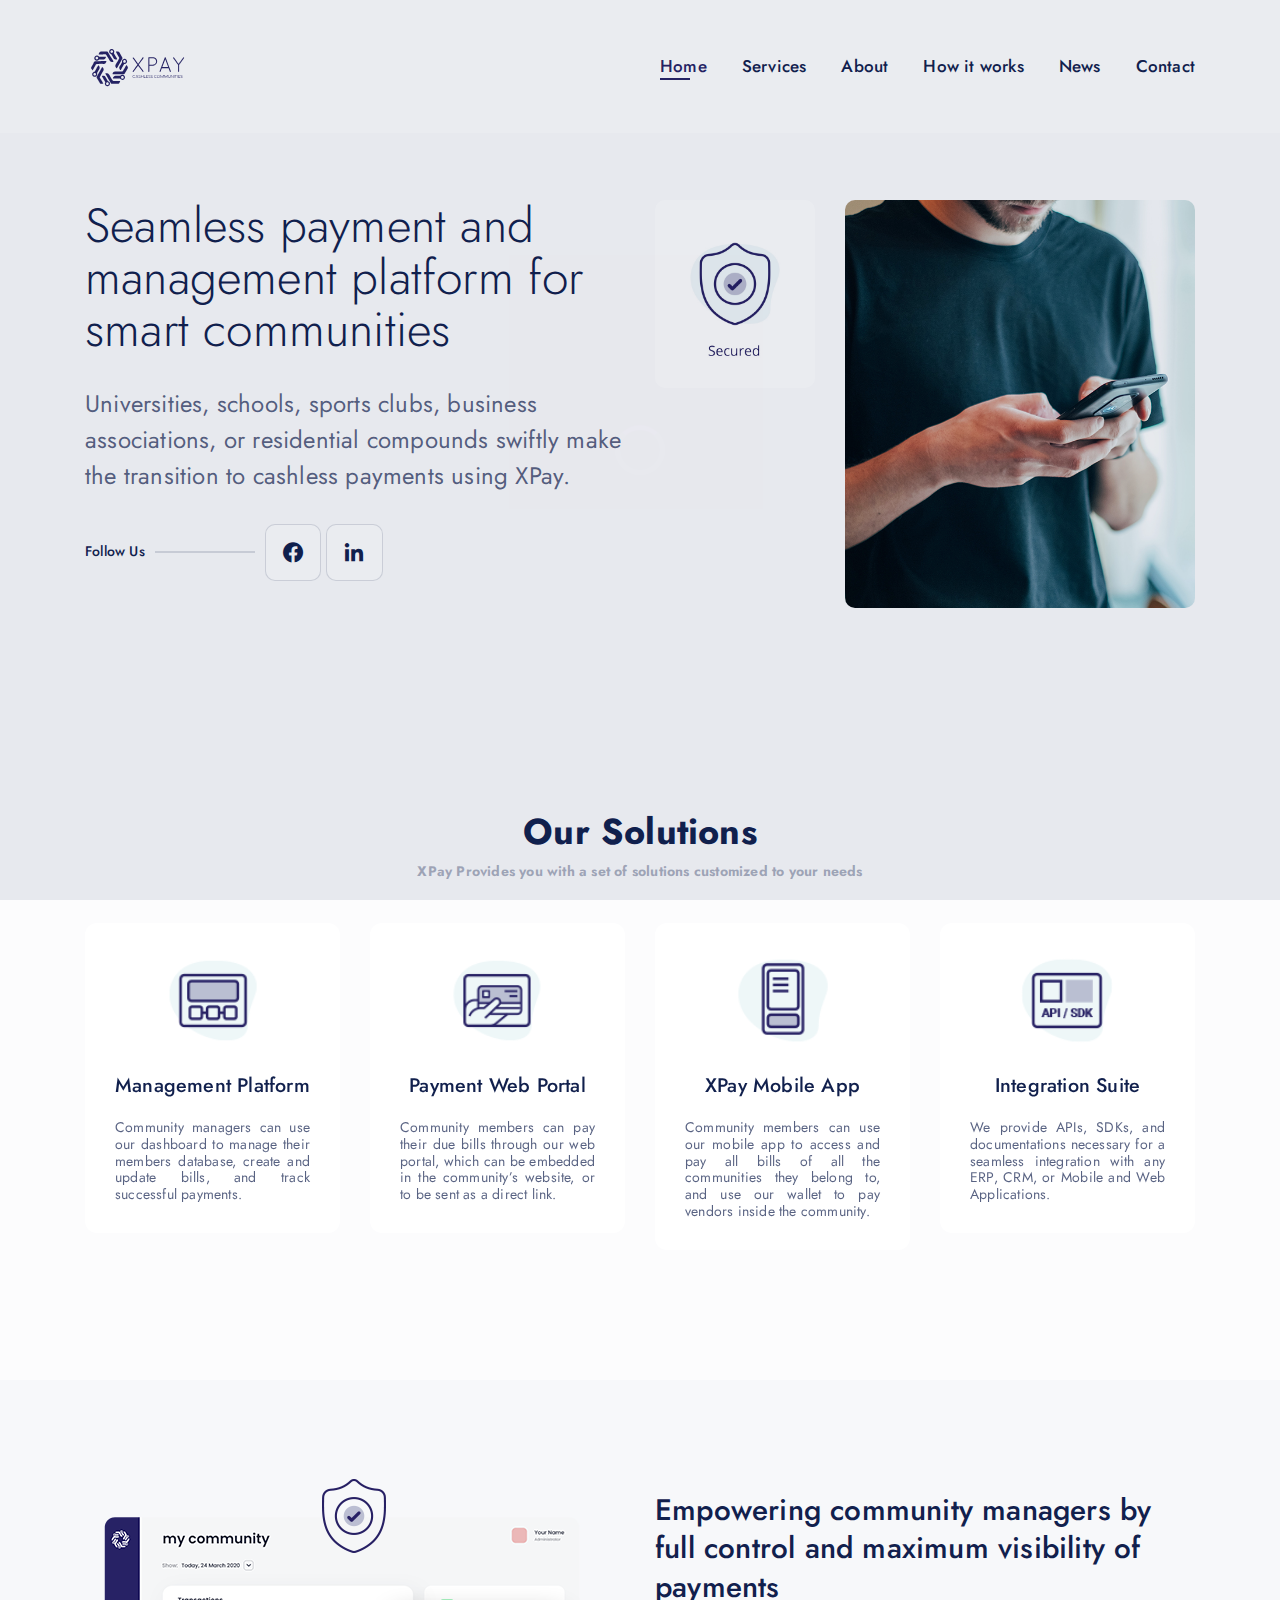
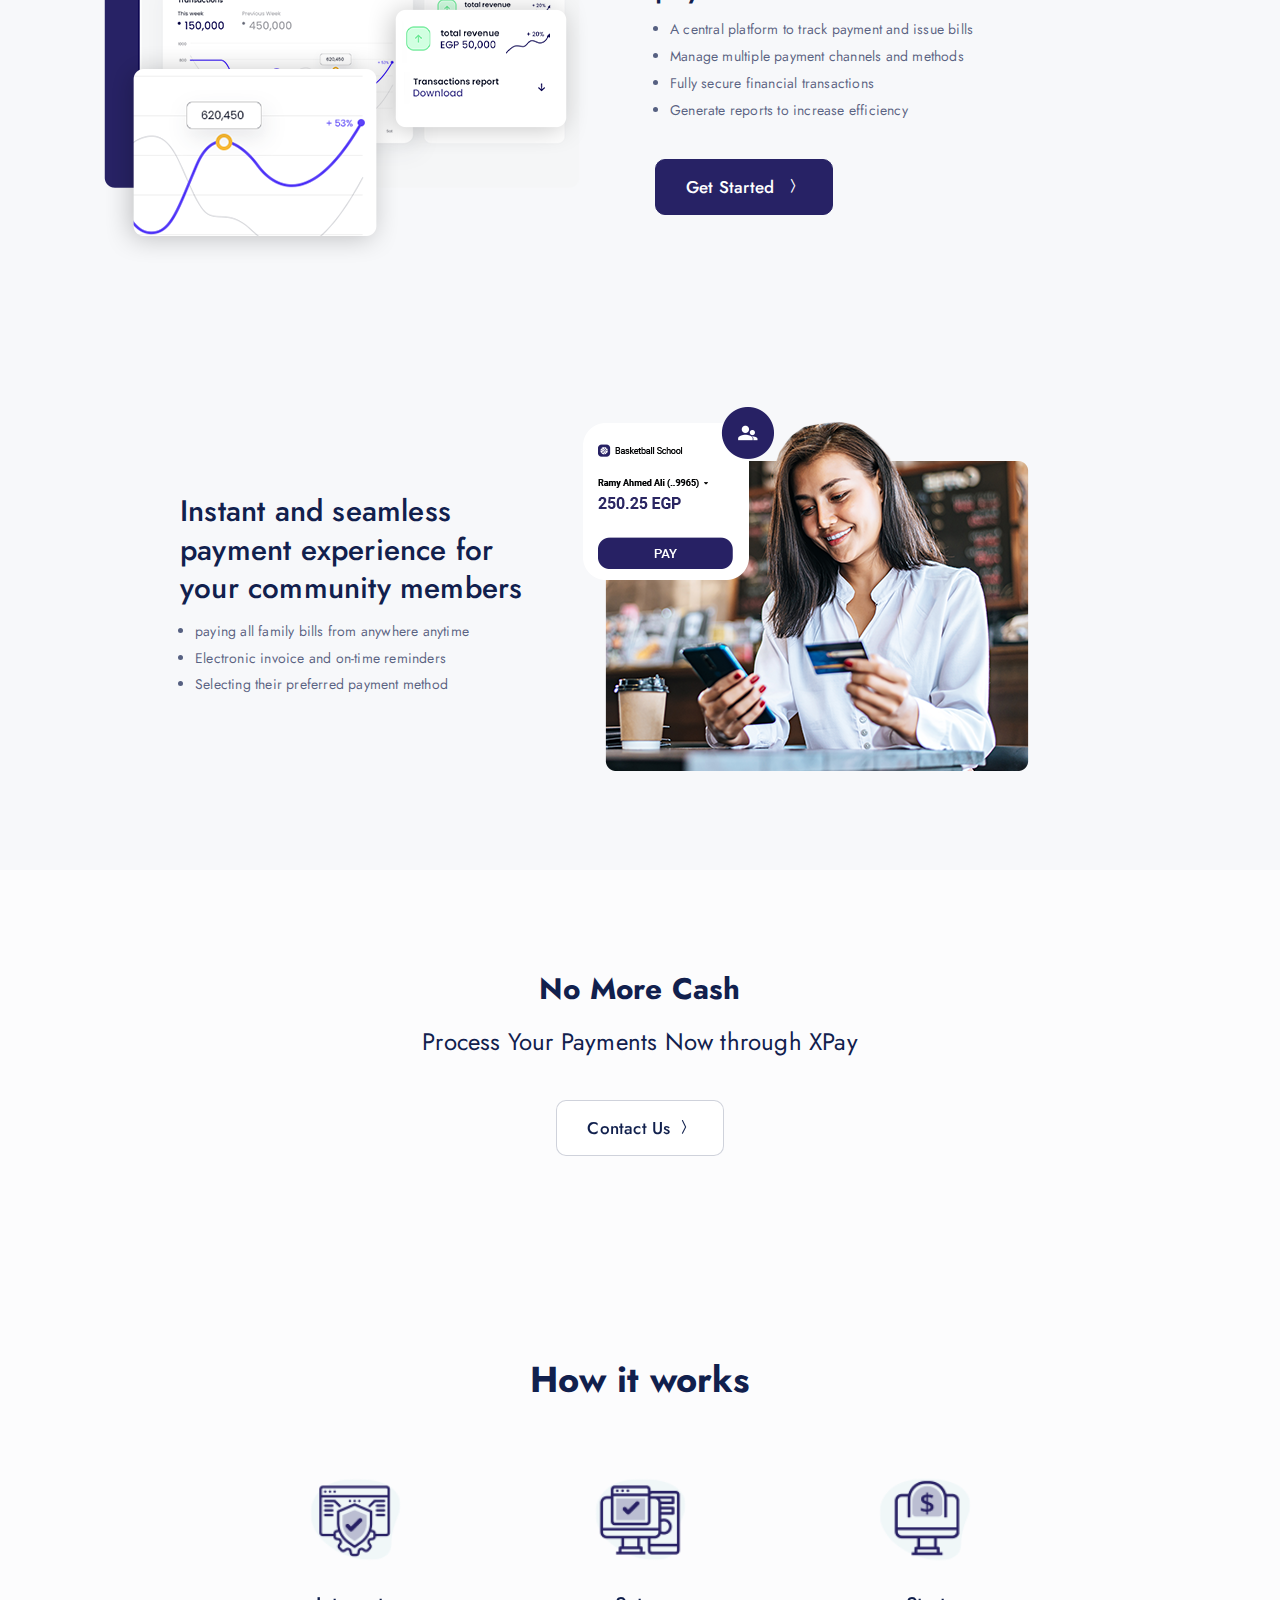
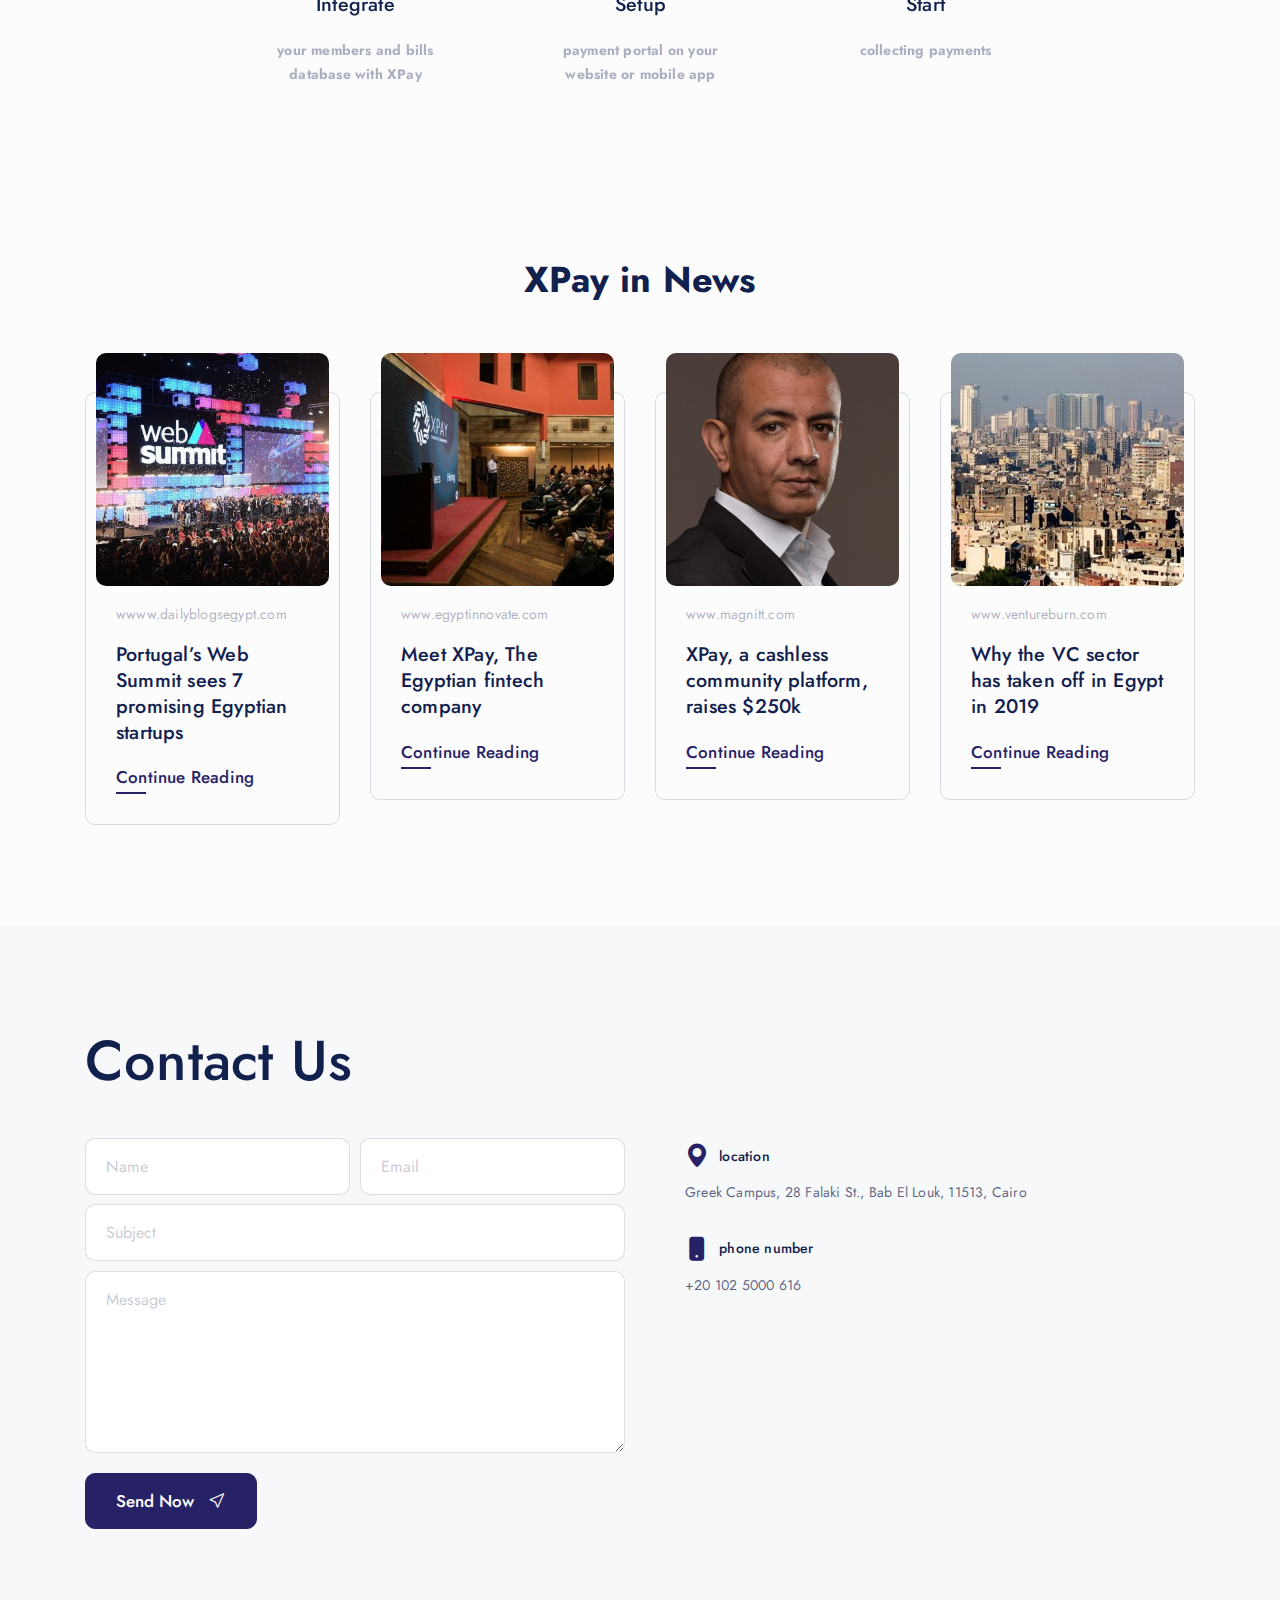
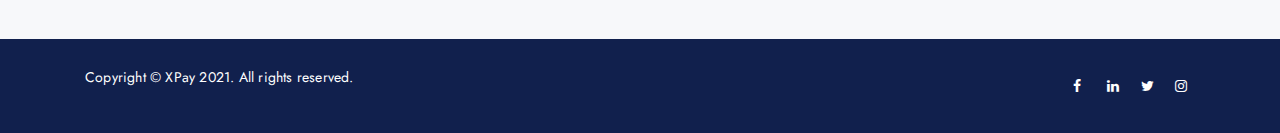
==== commit e8d5c698: "ui-changes" ====
--- a/index.html
+++ b/index.html
@@ -1,590 +1,593 @@
 <!doctype html>
 <html lang="en">
+
 <head>
-<meta charset="utf-8">
-<meta name="viewport" content="width=device-width, initial-scale=1">
-<meta name="format-detection" content="telephone=no">
-<title>XPay website</title>
-<meta name="author" content="tansh">
-<meta name="description" content="HTML Teamplate">
-<meta name="keywords" content="agency, personal, photography, one page">
-
-<!-- FAVICON FILES -->
-<link href="assets/images/icons/apple-touch-icon-144-precomposed.png" rel="apple-touch-icon" sizes="144x144">
-<link href="assets/images/icons/apple-touch-icon-120-precomposed.png" rel="apple-touch-icon" sizes="120x120">
-<link href="assets/images/icons/apple-touch-icon-76-precomposed.png" rel="apple-touch-icon" sizes="76x76">
-<link href="assets/images/icons/favicon.png" rel="shortcut icon">
-
-<!-- CSS FILES -->
-<link rel="stylesheet" href="assets/css/bootstrap.min.css">
-<link rel="stylesheet" href="assets/fonts/iconfonts.css">
-<link rel="stylesheet" href="assets/css/plugins.css">
-<link rel="stylesheet" href="assets/css/style.css">
-<link rel="stylesheet" href="assets/css/responsive.css">
-<link rel="stylesheet" href="assets/css/color.css">
+    <meta charset="utf-8">
+    <meta name="viewport" content="width=device-width, initial-scale=1">
+    <meta name="format-detection" content="telephone=no">
+    <title>XPay website</title>
+    <meta name="author" content="tansh">
+    <meta name="description" content="HTML Teamplate">
+    <meta name="keywords" content="agency, personal, photography, one page">
+
+    <!-- FAVICON FILES -->
+    <link href="assets/images/icons/apple-touch-icon-144-precomposed.png" rel="apple-touch-icon" sizes="144x144">
+    <link href="assets/images/icons/apple-touch-icon-120-precomposed.png" rel="apple-touch-icon" sizes="120x120">
+    <link href="assets/images/icons/apple-touch-icon-76-precomposed.png" rel="apple-touch-icon" sizes="76x76">
+    <link href="assets/images/icons/favicon.png" rel="shortcut icon">
+
+    <!-- CSS FILES -->
+    <link rel="stylesheet" href="assets/css/bootstrap.min.css">
+    <link rel="stylesheet" href="assets/fonts/iconfonts.css">
+    <link rel="stylesheet" href="assets/css/plugins.css">
+    <link rel="stylesheet" href="assets/css/style.css">
+    <link rel="stylesheet" href="assets/css/responsive.css">
+    <link rel="stylesheet" href="assets/css/color.css">
 </head>
+
 <body>
-<div id="dtr-wrapper" class="clearfix">
-
-    <!-- preloader starts -->
-    <div class="dtr-preloader">
-        <div class="dtr-preloader-inner">
-            <div class="dtr-preloader-img"></div>
-        </div>
-    </div>
-    <!-- preloader ends -->
-
-    <!-- Small Devices Header
-============================================= -->
-    <div class="dtr-responsive-header fixed-top">
-        <div class="container">
-
-            <!-- small devices logo -->
-            <a href="index.html"><img src="assets/images/logo-dark.png" alt="logo"></a>
-            <!-- small devices logo ends -->
-
-            <!-- menu button -->
-            <button id="dtr-menu-button" class="dtr-hamburger" type="button"><span class="dtr-hamburger-lines-wrapper"><span class="dtr-hamburger-lines"></span></span></button>
-        </div>
-        <div class="dtr-responsive-header-menu"></div>
-    </div>
-    <!-- Small Devices Header ends
-============================================= -->
-
-    <!-- Header
-============================================= -->
-    <header id="dtr-header-global" class="fixed-top">
-        <div class="container">
-            <div class="d-flex align-items-center justify-content-between">
-
-                <!-- header left starts -->
-                <div class="dtr-header-left">
-
-                    <!-- logo -->
-                    <a class="logo-default dtr-scroll-link" href="#home"><img src="assets/images/logo-dark.png" alt="logo" width="108"></a>
-
-                    <!-- logo on scroll -->
-                    <a class="logo-alt dtr-scroll-link" href="#home"><img src="assets/images/logo-dark.png" alt="logo" width="108"></a>
-                    <!-- logo on scroll ends -->
-
-                </div>
-                <!-- header left ends -->
-
-                <!-- menu starts-->
-                <div class="dtr-header-right">
-                    <div class="main-navigation dtr-menu-dark">
-                        <ul class="sf-menu dtr-scrollspy dtr-nav dark-nav-on-load dark-nav-on-scroll">
-                            <li> <a class="nav-link" href="#home">Home</a> </li>
-                            <li> <a class="nav-link" href="#about">About</a> </li>
-                            <li> <a class="nav-link" href="#services">Services</a> </li>
-                            <li> <a class="nav-link" href="#portfolio">Works</a> </li>
-                            <li> <a class="nav-link" href="#blog">News</a> </li>
-                            <li> <a class="nav-link" href="#contact">Contact</a> </li>
-                        </ul>
-                    </div>
-                </div>
-                <!-- menu ends -->
-
+    <div id="dtr-wrapper" class="clearfix">
+
+        <!-- preloader starts -->
+        <div class="dtr-preloader">
+            <div class="dtr-preloader-inner">
+                <div class="dtr-preloader-img"></div>
             </div>
         </div>
-    </header>
-    <!-- header ends
-================================================== -->
-
-    <!-- == main content area starts == -->
-    <div id="dtr-main-content">
-
-        <!-- hero section starts
-================================================== -->
-        <section id="home" class="dtr-section dtr-hero-section-top-padding dtr-pb-100">
+        <!-- preloader ends -->
+
+        <!-- Small Devices Header
+============================================= -->
+        <div class="dtr-responsive-header fixed-top">
             <div class="container">
 
-                <!--===== row 1 starts =====-->
-                <div class="row">
-
-                    <!-- column 1 starts -->
-                    <div class="col-12 col-md-6">
-
-                        <!-- intro text -->
-
-                        <p class="text-size-xl font-weight-300 color-dark">Seamless payment and management platform for smart communities</p>
-                        <div class="spacer-20"></div>
-
-                                            <!-- column 1 starts -->
-                                            <div class="col-12 col-md-12">
-
-                                                <!-- text -->
-                                                <p class="text-size-md">Universities, schools, sports clubs, business associations, or residential compounds swiftly make the transition to cashless payments using XPay.</p>
-                                                <!-- social starts -->
-                                                <ul class="dtr-social dtr-social-list dtr-styled-social text-left dtr-mt-30">
-                                                    <li class="dtr-social-title font-weight-500 color-dark">Follow Us</li>
-                                                    <li><a href="https://www.facebook.com/XpayEG/" class="dtr-social-button dtr-facebook" target="_blank" title="facebook"><span>Facebook</span></a></li>
-                                                    <li><a href="https://www.linkedin.com/company/xpayeg/" class="dtr-social-button dtr-linkedin" target="_blank" title="Linkedin"><span>Linkedin</span></a></li>
-                                                </ul>
-                                                            <div class="spacer-20"></div>
-                                              </div>
-                                              <!-- column 1 ends -->
-                    </div>
-
-
-
-                    <!-- column 2 starts -->
-                    <div class="col-12 col-md-2">
-
-                        <!--=== img slider - 3col starts ===-->
-                        <div class="dtr-slick-slider dtr-img-slider-1col dtr-rounded-img">
-                            <!-- img 1 -->
-                            <div> <img src="assets/images/photography_img7.jpg" alt="image"> </div>
-                            <!-- img 2 -->
-                            <div> <img src="assets/images/photography_img9.jpg" alt="image"> </div>
-                            <!-- img 3 -->
-                            <div> <img src="assets/images/photography_img8.jpg" alt="image"> </div>
-                        </div>
-                        <!--=== img slider - 3col ends ===-->
-
-                    </div>
-                    <!-- column 2 ends -->
-
-                    <!-- column 3 starts -->
-                    <div class="col-12 col-md-4 small-device-space">
-                        <!-- photo box starts -->
-                        <div class="dtr-video-wrapper dtr-rounded-img ">
-                            <!-- image -->
-                            <img src="assets/images/photography_img2.jpg" alt="image">
-                                                  </div>
-                        <!-- photo box ends -->
-
-                    </div>
-
-                <!--===== row 1 ends =====-->
-
-
-
-                </div>
-                <!--===== row 2 ends =====-->
-
+                <!-- small devices logo -->
+                <a href="index.html"><img src="assets/images/xpay_logo.svg" alt="logo"></a>
+                <!-- small devices logo ends -->
+
+                <!-- menu button -->
+                <button id="dtr-menu-button" class="dtr-hamburger" type="button"><span
+                        class="dtr-hamburger-lines-wrapper"><span class="dtr-hamburger-lines"></span></span></button>
             </div>
-        </section>
-        <!-- hero section ends
-================================================== -->
-<!-- services section starts
-================================================== -->
-<section id="services" class="dtr-section dtr-py-100">
-    <div class="container">
-
-        <!-- heading starts -->
-        <div class="dtr-styled-heading heading-center">
-            <h2>Our Solutions</h2>
-            <p>XPay Provides you with a set of solutions customized to your needs</p>
+            <div class="dtr-responsive-header-menu"></div>
         </div>
-        <!-- heading ends -->
-
-        <div class="row">
-
-            <!-- box 1 starts -->
-            <div class="col-12 col-sm-6 col-lg-3">
-                <div class="dtr-service-box bg-white">
-
-                    <img src="assets/images/icon-3.png" alt="image">
-                    <h4 class="dtr-service-heading">Management Platform</h4>
-                    <p>Community managers can use our dashboard to manage their members database, create and update bills, and track successful payments.</p>
+        <!-- Small Devices Header ends
+============================================= -->
+
+        <!-- Header
+============================================= -->
+        <header id="dtr-header-global" class="fixed-top">
+            <div class="container">
+                <div class="d-flex align-items-center justify-content-between">
+
+                    <!-- header left starts -->
+                    <div class="dtr-header-left">
+
+                        <!-- logo -->
+                        <a class="logo-default dtr-scroll-link" href="#home"><img src="assets/images/xpay_logo.svg"
+                                alt="logo" width="108"></a>
+
+                        <!-- logo on scroll -->
+                        <a class="logo-alt dtr-scroll-link" href="#home"><img src="assets/images/xpay_logo.svg"
+                                alt="logo" width="108"></a>
+                        <!-- logo on scroll ends -->
+
+                    </div>
+                    <!-- header left ends -->
+
+                    <!-- menu starts-->
+                    <div class="dtr-header-right">
+                        <div class="main-navigation dtr-menu-dark">
+                            <ul class="sf-menu dtr-scrollspy dtr-nav dark-nav-on-load dark-nav-on-scroll">
+                                <li> <a class="nav-link" href="#home">Home</a> </li>
+                                <li> <a class="nav-link" href="#services">Services</a> </li>
+                                <li> <a class="nav-link" href="#about">About</a> </li>
+                                <li> <a class="nav-link" href="#works">How it works</a> </li>
+                                <li> <a class="nav-link" href="#blog">News</a> </li>
+                                <li> <a class="nav-link" href="#contact">Contact</a> </li>
+                            </ul>
+                        </div>
+                    </div>
+                    <!-- menu ends -->
+
                 </div>
             </div>
-            <!-- box 1 ends -->
-
-            <!-- box 2 starts -->
-            <div class="col-12 col-sm-6 col-lg-3">
-                <div class="dtr-service-box bg-white">
-
-                    <img src="assets/images/icon-2.png" alt="image">
-                    <h4 class="dtr-service-heading">Payment Web Portal</h4>
-                    <p>Community members can pay their due bills through our web portal, which can be embedded in the community’s website, or to be sent as a direct link.</p>
-                </div>
-            </div>
-            <!-- box 2 ends -->
-
-            <!-- box 3 starts -->
-            <div class="col-12 col-sm-6 col-lg-3">
-                <div class="dtr-service-box bg-white">
-
-                    <img src="assets/images/icon-1.png" alt="image">
-                    <h4 class="dtr-service-heading">XPay Mobile App</h4>
-                    <p>Community members can use our mobile app to access and pay all bills of all the communities they belong to, and use our wallet to pay vendors inside the community.</p>
-                </div>
-            </div>
-            <!-- box 3 ends -->
-
-            <!-- box 4 starts -->
-            <div class="col-12 col-sm-6 col-lg-3">
-                <div class="dtr-service-box bg-white">
-                    <img src="assets/images/icon-5.png" alt="image">
-                    <h4 class="dtr-service-heading">Integration Suite</h4>
-                    <p>We provide APIs, SDKs, and documentations necessary for a seamless integration with any ERP, CRM, or Mobile and Web Applications.</p>
-                </div>
-            </div>
-            <!-- box 4 ends -->
-
-
-        </div>
-    </div>
-</section>
-
-<!-- services section ends
-================================================== -->
-
-        <!-- about section starts
-================================================== -->
-        <section id="about" class="dtr-section dtr-py-100 bg-light-blue">
-            <div class="container">
-
-                <!--===== row 1 starts =====-->
-                <div class="row d-flex align-items-center">
-
-                    <!-- column 1 starts -->
-                    <div class="col-12 col-md-6 small-device-space">
-                        <div class="dtr-pr-30"> <img src="assets/images/agency_img.png" alt="image"> </div>
-                    </div>
-                    <!-- column 1 ends -->
-
-                    <!-- column 2 starts -->
-                    <div class="col-12 col-md-4">
-
-                        <!-- heading ends -->
-                        <!-- text -->
-                        <h3 class="font-weight-500 color-dark">Empowering community managers by full control and maximum visibility of payments</h3>
-                          <div class="col-12 col-md-12">
-                        <ul class="lp-list text-align-left font-scale-5 line-height-scale-7 lp-list--bullet" data-guid="3f1db159-379c-07b4-073d-0c4369ed6d13">
-                          <li>A central platform to track payment and issue bills </p=/li>
-                          <li>Manage multiple payment channels and methods</li>
-                          <li>Fully secure financial transactions</li>
-                          <li>Generate reports to increase efficiency</li>
-                        </ul>
+        </header>
+        <!-- header ends
+================================================== -->
+
+        <!-- == main content area starts == -->
+        <div id="dtr-main-content">
+
+            <!-- hero section starts
+================================================== -->
+            <section id="home" class="dtr-section dtr-hero-section-top-padding dtr-pb-100">
+                <div class="container">
+
+                    <!--===== row 1 starts =====-->
+                    <div class="row">
+
+                        <!-- column 1 starts -->
+                        <div class="col-12 col-md-6">
+
+                            <!-- intro text -->
+
+                            <p class="text-size-xl font-weight-300 color-dark">Seamless payment and management platform
+                                for smart communities</p>
+                            <div class="spacer-20"></div>
+
+                            <!-- column 1 starts -->
+                            <div class="col-12 col-md-12 px-0">
+
+                                <!-- text -->
+                                <p class="text-size-md">Universities, schools, sports clubs, business associations, or
+                                    residential compounds swiftly make the transition to cashless payments using XPay.
+                                </p>
+                                <!-- social starts -->
+                                <ul class="dtr-social dtr-social-list dtr-styled-social text-left dtr-mt-30">
+                                    <li class="dtr-social-title font-weight-500 color-dark">Follow Us</li>
+                                    <li><a href="https://www.facebook.com/XpayEG/"
+                                            class="dtr-social-button dtr-facebook" target="_blank"
+                                            title="facebook"><span>Facebook</span></a></li>
+                                    <li><a href="https://www.linkedin.com/company/xpayeg/"
+                                            class="dtr-social-button dtr-linkedin" target="_blank"
+                                            title="Linkedin"><span>Linkedin</span></a></li>
+                                </ul>
+                                <div class="spacer-20"></div>
+                            </div>
+                            <!-- column 1 ends -->
+                        </div>
+
+
+
+                        <!-- column 2 starts -->
+                        <div class="col-12 col-md-2">
+
+                            <!--=== img slider - 3col starts ===-->
+                            <div class="dtr-slick-slider dtr-img-slider-1col dtr-rounded-img">
+                                <!-- img 1 -->
+                                <div> <img src="assets/images/photography_img7.jpg" alt="image"> </div>
+                                <!-- img 2 -->
+                                <div> <img src="assets/images/photography_img9.jpg" alt="image"> </div>
+                                <!-- img 3 -->
+                                <div> <img src="assets/images/photography_img8.jpg" alt="image"> </div>
+                            </div>
+                            <!--=== img slider - 3col ends ===-->
+
+                        </div>
+                        <!-- column 2 ends -->
+
+                        <!-- column 3 starts -->
+                        <div class="col-12 col-md-4 small-device-space">
+                            <!-- photo box starts -->
+                            <div class="dtr-video-wrapper dtr-rounded-img ">
+                                <!-- image -->
+                                <img src="assets/images/photography_img2.jpg" alt="image">
+                            </div>
+                            <!-- photo box ends -->
+
+                        </div>
+
+                        <!--===== row 1 ends =====-->
+
+
+
+                    </div>
+                    <!--===== row 2 ends =====-->
+
+                </div>
+            </section>
+            <!-- hero section ends
+================================================== -->
+            <!-- services section starts
+================================================== -->
+            <section id="services" class="dtr-section dtr-py-100">
+                <div class="container">
+
+                    <!-- heading starts -->
+                    <div class="dtr-styled-heading heading-center">
+                        <h2>Our Solutions</h2>
+                        <p>XPay Provides you with a set of solutions customized to your needs</p>
+                    </div>
+                    <!-- heading ends -->
+
+                    <div class="row">
+
+                        <!-- box 1 starts -->
+                        <div class="col-12 col-sm-6 col-lg-3">
+                            <div class="dtr-service-box bg-white d-flex flex-column justify-content-center align-items-center">
+
+                                <img src="assets/images/icon-3.png" alt="image">
+                                <h4 class="dtr-service-heading">Management Platform</h4>
+                                <p class="text-justify">Community managers can use our dashboard to manage their members database, create and
+                                    update bills, and track successful payments.</p>
+                            </div>
+                        </div>
+                        <!-- box 1 ends -->
+
+                        <!-- box 2 starts -->
+                        <div class="col-12 col-sm-6 col-lg-3">
+                            <div class="dtr-service-box bg-white d-flex flex-column justify-content-center align-items-center">
+
+                                <img src="assets/images/icon-2.png" alt="image" class="img-fluid">
+                                <h4 class="dtr-service-heading">Payment Web Portal</h4>
+                                <p class="text-justify">Community members can pay their due bills through our web portal, which can be
+                                    embedded in the community’s website, or to be sent as a direct link.</p>
+                            </div>
+                        </div>
+                        <!-- box 2 ends -->
+
+                        <!-- box 3 starts -->
+                        <div class="col-12 col-sm-6 col-lg-3">
+                            <div class="dtr-service-box bg-white d-flex flex-column justify-content-center align-items-center">
+
+                                <img src="assets/images/icon-1.png" alt="image">
+                                <h4 class="dtr-service-heading">XPay Mobile App</h4>
+                                <p class="text-justify">Community members can use our mobile app to access and pay all bills of all the
+                                    communities they belong to, and use our wallet to pay vendors inside the community.
+                                </p>
+                            </div>
+                        </div>
+                        <!-- box 3 ends -->
+
+                        <!-- box 4 starts -->
+                        <div class="col-12 col-sm-6 col-lg-3">
+                            <div class="dtr-service-box bg-white d-flex flex-column justify-content-center align-items-center">
+                                <img src="assets/images/icon-5.png" alt="image">
+                                <h4 class="dtr-service-heading">Integration Suite</h4>
+                                <p class="text-justify">We provide APIs, SDKs, and documentations necessary for a seamless integration with
+                                    any ERP, CRM, or Mobile and Web Applications.</p>
+                            </div>
+                        </div>
+                        <!-- box 4 ends -->
+
+
+                    </div>
+                </div>
+            </section>
+
+            <!-- services section ends
+================================================== -->
+
+            <!-- about section starts
+================================================== -->
+            <section id="about" class="dtr-section dtr-py-10 bg-light-blue">
+                <div class="container">
+
+                    <!--===== row 1 starts =====-->
+                    <div class="row d-flex align-items-center justify-content-center">
+
+                        <!-- column 1 starts -->
+                        <div class="col-12 col-md-6 small-device-space">
+                            <div class="dtr-pr-30"> <img src="assets/images/agency_img.png" alt="image"> </div>
+                        </div>
+                        <!-- column 1 ends -->
+
+                        <!-- column 2 starts -->
+                        <div class="col-12 col-md-6">
+
+                            <!-- heading ends -->
+                            <!-- text -->
+                            <h3 class="font-weight-500 color-dark">Empowering community managers by full control and
+                                maximum visibility of payments</h3>
+                            <div class="col-12 col-md-12">
+                                <ul class="lp-list text-align-left font-scale-5 line-height-scale-7 lp-list--bullet"
+                                    data-guid="3f1db159-379c-07b4-073d-0c4369ed6d13">
+                                    <li>A central platform to track payment and issue bills </p= /li>
+                                    <li>Manage multiple payment channels and methods</li>
+                                    <li>Fully secure financial transactions</li>
+                                    <li>Generate reports to increase efficiency</li>
+                                </ul>
                             </div>
                             <!-- link starts -->
-                        <a href="#contact" class="dtr-btn btn-blue dtr-mt-30">Get Started <i class="icon-chevron-compact-right"></i></a> </div>
-                    <!-- column 2 ends -->
-
-                </div>
-                <!--===== row 1 ends =====-->
-
-            </div>
-        </section>
-        <!-- about section ends
-================================================== -->
-
-
-        <!-- about section starts
-================================================== -->
-        <section id="about" class="dtr-section dtr-py-100 bg-light-blue">
-            <div class="container">
-
-                <!--===== row 1 starts =====-->
-                <div class="row d-flex align-items-center">
-
-                    <!-- column 1 starts -->
-                    <div class="col-12 col-md-6 small-device-space">
-                        <div class="dtr-pr-30"> <img src="assets/images/agency_img1.png" alt="image"> </div>
-                    </div>
-                    <!-- column 1 ends -->
-
-                    <!-- column 2 starts -->
-                    <div class="col-12 col-md-4">
-
-
-                        <!-- heading ends -->
-                        <!-- text -->
-                        <h3 class="font-weight-500 color-dark">Instant and seamless payment experience for your community members</h3>
-                        <div class="col-12 col-md-12">
-                      <ul class="lp-list text-align-left font-scale-5 line-height-scale-7 lp-list--bullet" data-guid="3f1db159-379c-07b4-073d-0c4369ed6d13">
-                        <li>paying all family bills from anywhere anytime</p=/li>
-                        <li>Electronic invoice and on-time reminders</li>
-                        <li>Selecting their preferred payment method</li>
-                      </ul>
-                    <!-- column 2 ends -->
-
-                </div>
-                <!--===== row 1 ends =====-->
-
-            </div>
-        </section>
-        <!-- about section ends
-================================================== -->
-
-        <!-- cta section starts
-================================================== -->
-        <section class="dtr-section parallax dtr-py-100" style="background-image: url(assets/images/background-cta.jpg);">
-            <div class="container">
-
-                <!--== row starts ==-->
-                <div class="row text-center">
-                    <div class="col-12">
-                        <h3 class="font-family-alt font-weight-700 color-dark">No More Cash</h3>
-                        <p class="color-dark text-size-md">Process Your Payments Now through XPay</p>
-                        <!-- link starts -->
-                        <a href="#contact" class="dtr-btn btn-white dtr-mt-30">Contact Us<i class="icon-chevron-compact-right"></i></a>
-                        <!-- link ends -->
-                    </div>
-                </div>
-                <!--== row ends ==-->
-
-            </div>
-        </section>
-        <!-- cta section ends
-================================================== -->
-
-<!-- services section starts
-================================================== -->
-<section id="services" class="dtr-section dtr-py-100">
-    <div class="container">
-
-        <!-- heading starts -->
-        <div class="dtr-styled-heading heading-center ">
-            <h2>Our Solutions</h2>
-            <p>XPay Provides you with a set of solutions customized to your needs</p>
-        </div>
-        <!-- heading ends -->
-
-        <div class="row">
-
-            <!-- box 1 starts -->
-            <div class="col-12 col-sm-6 col-lg-4">
-                <div class="dtr-service-box dtr-styled-heading heading-center">
-
-                    <img src="assets/images/icon-6.png" alt="image">
-                    <h4 class="dtr-service-heading">Integrate</h4>
-                    <p>your members and bills<br>database with XPay  </p>
-                </div>
-            </div>
-            <!-- box 1 ends -->
-
-            <!-- box 2 starts -->
-            <div class="col-12 col-sm-6 col-lg-4">
-                <div class="dtr-service-box dtr-styled-heading heading-center">
-
-                    <img src="assets/images/icon-7.png" alt="image">
-                    <h4 class="dtr-service-heading">Setup</h4>
-                    <p>payment portal on your<br>website or mobile app</p>
-                </div>
-            </div>
-            <!-- box 2 ends -->
-
-            <!-- box 3 starts -->
-            <div class="col-12 col-sm-6 col-lg-4">
-                <div class="dtr-service-box dtr-styled-heading heading-center">
-                    <img src="assets/images/icon-8.png" alt="image">
-                    <h4 class="dtr-service-heading">Start</h4>
-                    <p>collecting payments</p>
-                </div>
-            </div>
-            <!-- box 3 ends -->
-
-
-        </div>
-    </div>
-</section>
-
-<!-- services section ends
-================================================== -->
-        <!-- blog section starts
-================================================== -->
-        <section id="blog" class="dtr-section dtr-py-100">
-            <div class="container">
-
-                <!-- heading starts -->
-                <div class="dtr-styled-heading heading-center">
-                    <h2>XPay in News</h2>
-                </div>
-                <!-- heading ends -->
-
-                <!--== row starts ==-->
-                <div class="row dtr-mt-50">
-
-                    <!-- column 1 starts -->
-                    <div class="col-12 col-md-3">
-
-                        <!-- blog item 1 starts -->
-                        <div class="dtr-blog-item">
-                            <!-- image -->
-                            <div class="dtr-post-img"> <img src="assets/images/blogpost-img1.jpg" alt="image"></div>
-                            <div class="dtr-post-content">
-                                <ul class="dtr-blog-meta color-grey">
-                                    <li>wwww.dailyblogsegypt.com</li>
+                            <a href="#contact" class="dtr-btn btn-blue dtr-mt-30">Get Started <i
+                                    class="icon-chevron-compact-right"></i></a>
+                        </div>
+                        <!-- column 2 ends -->
+
+                    </div>
+                    <!--===== row 1 ends =====-->
+
+                </div>
+            </section>
+            <!-- about section ends
+================================================== -->
+
+
+            <!-- about section starts
+================================================== -->
+            <section id="about" class="dtr-section dtr-py-10 bg-light-blue">
+                <div class="container">
+
+                    <!--===== row 1 starts =====-->
+                    <div class="row d-flex align-items-center justify-content-center">
+
+
+
+                        <!-- column 2 starts -->
+                        <div class="col-12 col-md-4">
+
+
+                            <!-- heading ends -->
+                            <!-- text -->
+                            <h3 class="font-weight-500 color-dark">Instant and seamless payment experience for your
+                                community members</h3>
+                            <div class="col-12 col-md-12">
+                                <ul class="lp-list text-align-left font-scale-5 line-height-scale-7 lp-list--bullet"
+                                    data-guid="3f1db159-379c-07b4-073d-0c4369ed6d13">
+                                    <li>paying all family bills from anywhere anytime</li>
+                                    <li>Electronic invoice and on-time reminders</li>
+                                    <li>Selecting their preferred payment method</li>
                                 </ul>
-                                <h4>Portugal’s Web Summit sees 7 promising Egyptian startups</h4>
-                                <a href="https://dailyblogegypt.com/2019/11/03/portugals-web-summit-sees-7-promising-egyptian-startups/" class="dtr-read-more">Continue Reading</a> </div>
-                        </div>
-                        <!-- blog item 1 ends -->
-
-                    </div>
-                    <!-- column 1 ends -->
-
-                    <!-- column 2 starts -->
-                    <div class="col-12 col-md-3">
-
-                        <!-- blog item 2 starts -->
-                        <div class="dtr-blog-item">
-                            <!-- image -->
-                            <div class="dtr-post-img"> <img src="assets/images/blogpost-img2.jpg" alt="image"></div>
-                            <div class="dtr-post-content">
-                                <ul class="dtr-blog-meta color-grey">
-                                    <li>www.egyptinnovate.com</li>
-                                </ul>
-                                <h4>Meet XPay, The Egyptian fintech company</h4>
-                                <a href="https://egyptinnovate.com/en/success-stories/meet-xpay-egyptian-fintech-company-making-payments-easier-18000-users" class="dtr-read-more">Continue Reading</a> </div>
-                        </div>
-                        <!-- blog item 2 ends -->
-
-                    </div>
-                    <!-- column 2 ends -->
-
-                    <!-- column 3 starts -->
-                    <div class="col-12 col-md-3">
-
-                        <!-- blog item 3 starts -->
-                        <div class="dtr-blog-item">
-                            <!-- image -->
-                            <div class="dtr-post-img"> <img src="assets/images/blogpost-img3.jpg" alt="image"></div>
-                            <div class="dtr-post-content">
-                                <ul class="dtr-blog-meta color-grey">
-                                    <li>www.magnitt.com</li>
-                                </ul>
-                                <h4>XPay, a cashless community platform, raises $250k</h4>
-                                <a href="https://magnitt.com/news/47040/egypt-ever-expanding-fintech-industry-welcomes-another-startup-funding-xpay-cashless-community" class="dtr-read-more">Continue Reading</a> </div>
-                        </div>
-                        <!-- blog item 3 ends -->
-
-                    </div>
-                    <!-- column 3 ends -->
-                    <!-- column 4 starts -->
-                    <div class="col-12 col-md-3">
-
-                        <!-- blog item 4 starts -->
-                        <div class="dtr-blog-item">
-                            <!-- image -->
-                            <div class="dtr-post-img"> <img src="assets/images/blogpost-img4.jpg" alt="image"></div>
-                            <div class="dtr-post-content">
-                                <ul class="dtr-blog-meta color-grey">
-                                    <li>www.ventureburn.com</li>
-                                </ul>
-                                <h4>Why the VC sector has taken off in Egypt in 2019</h4>
-                                <a href="https://ventureburn.com/2019/11/why-the-vc-sector-has-taken-off-in-egypt-in-2019/" class="dtr-read-more">Continue Reading</a> </div>
-                        </div>
-                        <!-- blog item 4 ends -->
-
-                    </div>
-                    <!-- column 3 ends -->
-                </div>
-                <!--== row starts ==-->
-
-            </div>
-        </section>
-        <!-- blog section ends
-================================================== -->
-
-        <!-- contact section starts
-================================================== -->
-        <section id="contact" class="dtr-section dtr-py-100 bg-light-blue">
-            <div class="container">
-
-                <!-- heading starts -->
-                <div class="dtr-styled-heading">
-                    <h1>Contact Us</h1>
-                </div>
-                <!-- heading ends -->
-
-                <!--== row starts ==-->
-                <div class="row">
-
-                    <!-- column 1 starts -->
-                    <div class="col-12 col-md-6">
-
-                        <!-- form starts -->
-                        <div class="dtr-form">
-                            <form id="contactform" method="post" action="php/contact-form.php">
-                                <fieldset>
-                                    <div class="dtr-form-row dtr-form-row-2col">
-                                        <p class="dtr-form-column">
-                                            <input name="name"  type="text" placeholder="Name">
-                                        </p>
-                                        <p class="dtr-form-column">
-                                            <input name="email"  class="required email" type="text" placeholder="Email">
-                                        </p>
-                                    </div>
-                                    <p>
-                                        <input name="subject"  type="text" placeholder="Subject">
-                                    </p>
-                                    <p class="antispam">Leave this empty: <br />
-                                        <input name="url" />
-                                    </p>
-                                    <p>
-                                        <textarea rows="6" name="message" id="message" class="required"  placeholder="Message"></textarea>
-                                    </p>
-                                    <p class="text-center">
-                                      <div class="spacer-40">
-                                      </div>
-                                      <button class="dtr-btn btn-blue dtr-mt-minus30" type="submit">Send Now<i class="icon-cursor dtr-ml-15"></i></button>
-                                    </p>
-                                    <div id="result"></div>
-                                </fieldset>
-                            </form>
-                        </div>
-                        <!-- form ends -->
-
-                    </div>
-                    <!-- column 1 ends -->
-
-                    <!-- column 2 starts -->
-                    <div class="col-12 col-md-6">
-                        <div class="dtr-pl-30">
-                            <p class="d-flex align-items-center"><i class="icon-geo-alt dtr-mr-10 text-size-md color-blue"></i><span class="font-weight-500 color-dark">location</span></p>
-                            <p>Greek Campus, 28 Falaki St., Bab El Louk, 11513, Cairo</p>
-                            <div class="spacer-20"></div>
-                            <p class="d-flex align-items-center"><i class="icon-phone-fill dtr-mr-10 text-size-md color-blue"></i><span class="font-weight-500 color-dark">phone number</span></p>
-                            <p>+20 102 5000 616</p>
-
-
-
-                        </div>
-                    </div>
-                    <!-- column 2 ends -->
-
-                </div>
-                <!--== row ends ==-->
-
-            </div>
-        </section>
-        <!-- contact section ends
-================================================== -->
-
-        <!-- footer section starts
-================================================== -->
-        <footer id="dtr-footer">
-
-            <!--== copyright starts ==-->
-            <div class="dtr-copyright">
-                <div class="container">
+                                <!-- column 2 ends -->
+
+                            </div>
+                            <!--===== row 1 ends =====-->
+
+                        </div>
+                        <!-- column 1 starts -->
+                        <div class="col-12 col-md-6 small-device-space">
+                            <div class="dtr-pr-30"> <img src="assets/images/agency_img1.png" alt="image"> </div>
+                        </div>
+                        <!-- column 1 ends -->
+
+                    </div>
+                </div>
+            </section>
+            <!-- about section ends
+================================================== -->
+
+            <!-- cta section starts
+================================================== -->
+            <section class="dtr-section parallax dtr-py-100"
+                style="background-image: url(assets/images/background-cta.jpg);">
+                <div class="container">
+
+                    <!--== row starts ==-->
+                    <div class="row text-center">
+                        <div class="col-12">
+                            <h3 class="font-family-alt font-weight-700 color-dark">No More Cash</h3>
+                            <p class="color-dark text-size-md">Process Your Payments Now through XPay</p>
+                            <!-- link starts -->
+                            <a href="#contact" class="dtr-btn btn-white dtr-mt-30">Contact Us<i
+                                    class="icon-chevron-compact-right"></i></a>
+                            <!-- link ends -->
+                        </div>
+                    </div>
+                    <!--== row ends ==-->
+
+                </div>
+            </section>
+            <!-- cta section ends
+================================================== -->
+
+            <!-- services section starts
+================================================== -->
+            <section id="works" class="dtr-section dtr-pb-10 dtr-pt-100">
+                <div class="container">
+
+                    <!-- heading starts -->
+                    <div class="dtr-styled-heading heading-center ">
+                        <h2>How it works</h2>
+                    </div>
+                    <!-- heading ends -->
+
+                    <div class="row d-flex justify-content-center">
+
+                        <!-- box 1 starts -->
+                        <div class="col-12 col-sm-6 col-lg-3">
+                            <div class="dtr-service-box dtr-styled-heading heading-center">
+
+                                <img src="assets/images/icon-6.png" alt="image">
+                                <h4 class="dtr-service-heading">Integrate</h4>
+                                <p>your members and bills<br>database with XPay </p>
+                            </div>
+                        </div>
+                        <!-- box 1 ends -->
+
+                        <!-- box 2 starts -->
+                        <div class="col-12 col-sm-6 col-lg-3">
+                            <div class="dtr-service-box dtr-styled-heading heading-center">
+
+                                <img src="assets/images/icon-7.png" alt="image">
+                                <h4 class="dtr-service-heading">Setup</h4>
+                                <p>payment portal on your<br>website or mobile app</p>
+                            </div>
+                        </div>
+                        <!-- box 2 ends -->
+
+                        <!-- box 3 starts -->
+                        <div class="col-12 col-sm-6 col-lg-3">
+                            <div class="dtr-service-box dtr-styled-heading heading-center">
+                                <img src="assets/images/icon-8.png" alt="image">
+                                <h4 class="dtr-service-heading">Start</h4>
+                                <p>collecting payments</p>
+                            </div>
+                        </div>
+                        <!-- box 3 ends -->
+
+
+                    </div>
+                </div>
+            </section>
+
+            <!-- services section ends
+================================================== -->
+            <!-- blog section starts
+================================================== -->
+            <section id="blog" class="dtr-section dtr-py-100">
+                <div class="container">
+
+                    <!-- heading starts -->
+                    <div class="dtr-styled-heading heading-center">
+                        <h2>XPay in News</h2>
+                    </div>
+                    <!-- heading ends -->
+
+                    <!--== row starts ==-->
+                    <div class="row dtr-mt-50">
+
+                        <!-- column 1 starts -->
+                        <div class="col-12 col-md-3">
+
+                            <!-- blog item 1 starts -->
+                            <div class="dtr-blog-item">
+                                <!-- image -->
+                                <div class="dtr-post-img"> <img src="assets/images/blogpost-img1.jpg" alt="image"></div>
+                                <div class="dtr-post-content">
+                                    <ul class="dtr-blog-meta color-grey">
+                                        <li>wwww.dailyblogsegypt.com</li>
+                                    </ul>
+                                    <h4>Portugal’s Web Summit sees 7 promising Egyptian startups</h4>
+                                    <a href="https://dailyblogegypt.com/2019/11/03/portugals-web-summit-sees-7-promising-egyptian-startups/"
+                                        class="dtr-read-more">Continue Reading</a>
+                                </div>
+                            </div>
+                            <!-- blog item 1 ends -->
+
+                        </div>
+                        <!-- column 1 ends -->
+
+                        <!-- column 2 starts -->
+                        <div class="col-12 col-md-3">
+
+                            <!-- blog item 2 starts -->
+                            <div class="dtr-blog-item">
+                                <!-- image -->
+                                <div class="dtr-post-img"> <img src="assets/images/blogpost-img2.jpg" alt="image"></div>
+                                <div class="dtr-post-content">
+                                    <ul class="dtr-blog-meta color-grey">
+                                        <li>www.egyptinnovate.com</li>
+                                    </ul>
+                                    <h4>Meet XPay, The Egyptian fintech company</h4>
+                                    <a href="https://egyptinnovate.com/en/success-stories/meet-xpay-egyptian-fintech-company-making-payments-easier-18000-users"
+                                        class="dtr-read-more">Continue Reading</a>
+                                </div>
+                            </div>
+                            <!-- blog item 2 ends -->
+
+                        </div>
+                        <!-- column 2 ends -->
+
+                        <!-- column 3 starts -->
+                        <div class="col-12 col-md-3">
+
+                            <!-- blog item 3 starts -->
+                            <div class="dtr-blog-item">
+                                <!-- image -->
+                                <div class="dtr-post-img"> <img src="assets/images/blogpost-img3.jpg" alt="image"></div>
+                                <div class="dtr-post-content">
+                                    <ul class="dtr-blog-meta color-grey">
+                                        <li>www.magnitt.com</li>
+                                    </ul>
+                                    <h4>XPay, a cashless community platform, raises $250k</h4>
+                                    <a href="https://magnitt.com/news/47040/egypt-ever-expanding-fintech-industry-welcomes-another-startup-funding-xpay-cashless-community"
+                                        class="dtr-read-more">Continue Reading</a>
+                                </div>
+                            </div>
+                            <!-- blog item 3 ends -->
+
+                        </div>
+                        <!-- column 3 ends -->
+                        <!-- column 4 starts -->
+                        <div class="col-12 col-md-3">
+
+                            <!-- blog item 4 starts -->
+                            <div class="dtr-blog-item">
+                                <!-- image -->
+                                <div class="dtr-post-img"> <img src="assets/images/blogpost-img4.jpg" alt="image"></div>
+                                <div class="dtr-post-content">
+                                    <ul class="dtr-blog-meta color-grey">
+                                        <li>www.ventureburn.com</li>
+                                    </ul>
+                                    <h4>Why the VC sector has taken off in Egypt in 2019</h4>
+                                    <a href="https://ventureburn.com/2019/11/why-the-vc-sector-has-taken-off-in-egypt-in-2019/"
+                                        class="dtr-read-more">Continue Reading</a>
+                                </div>
+                            </div>
+                            <!-- blog item 4 ends -->
+
+                        </div>
+                        <!-- column 3 ends -->
+                    </div>
+                    <!--== row starts ==-->
+
+                </div>
+            </section>
+            <!-- blog section ends
+================================================== -->
+
+            <!-- contact section starts
+================================================== -->
+            <section id="contact" class="dtr-section dtr-py-100 bg-light-blue">
+                <div class="container">
+
+                    <!-- heading starts -->
+                    <div class="dtr-styled-heading">
+                        <h1>Contact Us</h1>
+                    </div>
+                    <!-- heading ends -->
 
                     <!--== row starts ==-->
                     <div class="row">
 
                         <!-- column 1 starts -->
                         <div class="col-12 col-md-6">
-                            <p> Copyright © XPay 2021. All rights reserved.</p>
+
+                            <!-- form starts -->
+                            <div class="dtr-form">
+                                <form id="contactform" method="post" action="php/contact-form.php">
+                                    <fieldset>
+                                        <div class="dtr-form-row dtr-form-row-2col">
+                                            <p class="dtr-form-column">
+                                                <input name="name" type="text" placeholder="Name">
+                                            </p>
+                                            <p class="dtr-form-column">
+                                                <input name="email" class="required email" type="text"
+                                                    placeholder="Email">
+                                            </p>
+                                        </div>
+                                        <p>
+                                            <input name="subject" type="text" placeholder="Subject">
+                                        </p>
+                                        <p class="antispam">Leave this empty: <br />
+                                            <input name="url" />
+                                        </p>
+                                        <p>
+                                            <textarea rows="6" name="message" id="message" class="required"
+                                                placeholder="Message"></textarea>
+                                        </p>
+                                        <p class="text-center">
+                                        <div class="spacer-40">
+                                        </div>
+                                        <button class="dtr-btn btn-blue dtr-mt-minus30" type="submit">Send Now<i
+                                                class="icon-cursor dtr-ml-15"></i></button>
+                                        </p>
+                                        <div id="result"></div>
+                                    </fieldset>
+                                </form>
+                            </div>
+                            <!-- form ends -->
+
                         </div>
                         <!-- column 1 ends -->
 
                         <!-- column 2 starts -->
-                        <div class="col-12 col-md-6 text-right">
-                            <ul class="dtr-pipe-list">
-                              <!-- Add icon library -->
-                              <link rel="stylesheet" href="https://cdnjs.cloudflare.com/ajax/libs/font-awesome/4.7.0/css/font-awesome.min.css">
-                              <!-- Add font awesome icons -->
-                              <a href="https://www.facebook.com/XpayEG/" class="fa fa-facebook"target="_blank"></a>
-                              <a href="https://www.linkedin.com/company/xpayeg" class="fa fa-linkedin"target="_blank"></a>
-                              <a href="https://twitter.com/XpayEG" class="fa fa-twitter"target="_blank"></a>
-                              <a href="https://www.instagram.com/xpayeg/" class="fa fa-instagram"target="_blank"></a>
-
-                            </ul>
+                        <div class="col-12 col-md-6">
+                            <div class="dtr-pl-30">
+                                <p class="d-flex align-items-center"><i
+                                        class="icon-geo-alt dtr-mr-10 text-size-md color-blue"></i><span
+                                        class="font-weight-500 color-dark">location</span></p>
+                                <p>Greek Campus, 28 Falaki St., Bab El Louk, 11513, Cairo</p>
+                                <div class="spacer-20"></div>
+                                <p class="d-flex align-items-center"><i
+                                        class="icon-phone-fill dtr-mr-10 text-size-md color-blue"></i><span
+                                        class="font-weight-500 color-dark">phone number</span></p>
+                                <p>+20 102 5000 616</p>
+
+
+
+                            </div>
                         </div>
                         <!-- column 2 ends -->
 
@@ -592,23 +595,68 @@
                     <!--== row ends ==-->
 
                 </div>
-            </div>
-            <!--== copyright ends ==-->
-
-        </footer>
-        <!-- footer section ends
-================================================== -->
+            </section>
+            <!-- contact section ends
+================================================== -->
+
+            <!-- footer section starts
+================================================== -->
+            <footer id="dtr-footer">
+
+                <!--== copyright starts ==-->
+                <div class="dtr-copyright">
+                    <div class="container">
+
+                        <!--== row starts ==-->
+                        <div class="row">
+
+                            <!-- column 1 starts -->
+                            <div class="col-12 col-md-6">
+                                <p> Copyright © XPay 2021. All rights reserved.</p>
+                            </div>
+                            <!-- column 1 ends -->
+
+                            <!-- column 2 starts -->
+                            <div class="col-12 col-md-6 text-right">
+                                <ul class="dtr-pipe-list">
+                                    <!-- Add icon library -->
+                                    <link rel="stylesheet"
+                                        href="https://cdnjs.cloudflare.com/ajax/libs/font-awesome/4.7.0/css/font-awesome.min.css">
+                                    <!-- Add font awesome icons -->
+                                    <a href="https://www.facebook.com/XpayEG/" class="fa fa-facebook"
+                                        target="_blank"></a>
+                                    <a href="https://www.linkedin.com/company/xpayeg" class="fa fa-linkedin"
+                                        target="_blank"></a>
+                                    <a href="https://twitter.com/XpayEG" class="fa fa-twitter" target="_blank"></a>
+                                    <a href="https://www.instagram.com/xpayeg/" class="fa fa-instagram"
+                                        target="_blank"></a>
+
+                                </ul>
+                            </div>
+                            <!-- column 2 ends -->
+
+                        </div>
+                        <!--== row ends ==-->
+
+                    </div>
+                </div>
+                <!--== copyright ends ==-->
+
+            </footer>
+            <!-- footer section ends
+================================================== -->
+
+        </div>
+        <!-- == main content area ends == -->
 
     </div>
-    <!-- == main content area ends == -->
-
-</div>
-<!-- #dtr-wrapper ends -->
-
-<!-- JS FILES -->
-<script src="assets/js/jquery.min.js"></script>
-<script src="assets/js/bootstrap.min.js"></script>
-<script src="assets/js/plugins.js"></script>
-<script src="assets/js/custom.js"></script>
+    <!-- #dtr-wrapper ends -->
+
+    <!-- JS FILES -->
+    <script src="assets/js/jquery.min.js"></script>
+    <script src="assets/js/bootstrap.min.js"></script>
+    <script src="assets/js/plugins.js"></script>
+    <script src="assets/js/custom.js"></script>
 </body>
-</html>
+
+</html>--- a/assets/css/style.css
+++ b/assets/css/style.css
@@ -24,825 +24,3061 @@
 /*----------------------------------------*/
 /*----- 1 Generate Google Fonts  -----*/
 /*----------------------------------------*/
-@import url('https://fonts.googleapis.com/css2?family=Jost:wght@300;400;500&family=Playfair+Display:wght@400;700&display=swap');
+@import url("https://fonts.googleapis.com/css2?family=Jost:wght@300;400;500&family=Playfair+Display:wght@400;700&display=swap");
 /*----------------------------------------*/
 /*----- 2 General Styles -----*/
 /*----------------------------------------*/
-body { -webkit-font-smoothing: antialiased; -webkit-animation: fix 1s 1; overflow-x: hidden; }
-h1, h2, h3, h4, h5, h6 { margin-bottom: 15px; }
-a, a:hover { text-decoration: none; }
-a:focus { outline: none; }
-img { max-width: 100%; }
-p { margin: 0 0 10px 0; }
-p:last-child { margin: 0; }
+body {
+  -webkit-font-smoothing: antialiased;
+  -webkit-animation: fix 1s 1;
+  overflow-x: hidden;
+}
+h1,
+h2,
+h3,
+h4,
+h5,
+h6 {
+  margin-bottom: 15px;
+}
+a,
+a:hover {
+  text-decoration: none;
+}
+a:focus {
+  outline: none;
+}
+img {
+  max-width: 100%;
+}
+p {
+  margin: 0 0 10px 0;
+}
+p:last-child {
+  margin: 0;
+}
 /*----------------------------------------*/
 /*----- 3 Font Settings -----*/
 /*----------------------------------------*/
-body { font-family: 'Jost', sans-serif; font-size: 14px; font-weight: 400; line-height: 1.2em; letter-spacing: 0.2px; }
-h1, h2, h3, h4, h5, h6, h1 a, h2 a, h3 a, h4 a, h5 a, h6 a { font-family: 'Jost', sans-serif; font-weight: 500; }
-.font-family-main { font-family: 'Jost', sans-serif; }
-.font-family-alt, .dtr-styled-heading h2, .dtr-styled-heading p { font-family:  'Jost', sans-serif; }
-.dtr-styled-heading h2 { font-weight: 700; }
-.dtr-styled-heading p { font-weight: 700; }
-h1, h1 a { font-size: 4.000em; line-height: 1.3em; }
-h2, h2 a { font-size: 2.824em; line-height: 1.2em; }
-h3, h3 a { font-size: 2.118em; line-height: 1.3em; }
-h4, h4 a { font-size: 1.412em; line-height: 1.3em; }
-h5, h5 a { font-size: 1.118em; line-height: 1.3em; }
-h6, h6 a { font-size: 1.000em; line-height: 1.8em; }
-strong { font-size: 1.000em; line-height: 25px; font-weight: 600; }
-.small { font-size: 0.750em; line-height: 1.8em; }
+body {
+  font-family: "Jost", sans-serif;
+  font-size: 14px;
+  font-weight: 400;
+  line-height: 1.2em;
+  letter-spacing: 0.2px;
+}
+h1,
+h2,
+h3,
+h4,
+h5,
+h6,
+h1 a,
+h2 a,
+h3 a,
+h4 a,
+h5 a,
+h6 a {
+  font-family: "Jost", sans-serif;
+  font-weight: 500;
+}
+.font-family-main {
+  font-family: "Jost", sans-serif;
+}
+.font-family-alt,
+.dtr-styled-heading h2,
+.dtr-styled-heading p {
+  font-family: "Jost", sans-serif;
+}
+.dtr-styled-heading h2 {
+  font-weight: 700;
+}
+.dtr-styled-heading p {
+  font-weight: 700;
+}
+h1,
+h1 a {
+  font-size: 4em;
+  line-height: 1.3em;
+}
+h2,
+h2 a {
+  font-size: 2.824em;
+  line-height: 1.2em;
+}
+h3,
+h3 a {
+  font-size: 2.118em;
+  line-height: 1.3em;
+}
+h4,
+h4 a {
+  font-size: 1.412em;
+  line-height: 1.3em;
+}
+h5,
+h5 a {
+  font-size: 1.118em;
+  line-height: 1.3em;
+}
+h6,
+h6 a {
+  font-size: 1em;
+  line-height: 1.8em;
+}
+strong {
+  font-size: 1em;
+  line-height: 25px;
+  font-weight: 600;
+}
+.small {
+  font-size: 0.75em;
+  line-height: 1.8em;
+}
 /* text sizes */
-.text-size-xxl { font-size: 68px; line-height: 68px; }
-.text-size-xl { font-size: 48px; line-height: 52px; }
-.text-size-lg { font-size: 30px; line-height: 38px; }
-.text-size-md { font-size: 24px; line-height: 36px; }
-.text-size-sm { font-size: 12px; line-height: 16px; }
-.text-size-xs { font-size: 0.750em; line-height: 1.4em; }
+.text-size-xxl {
+  font-size: 68px;
+  line-height: 68px;
+}
+.text-size-xl {
+  font-size: 48px;
+  line-height: 52px;
+}
+.text-size-lg {
+  font-size: 30px;
+  line-height: 38px;
+}
+.text-size-md {
+  font-size: 24px;
+  line-height: 36px;
+}
+.text-size-sm {
+  font-size: 12px;
+  line-height: 16px;
+}
+.text-size-xs {
+  font-size: 0.75em;
+  line-height: 1.4em;
+}
 /* line height */
-.line-height-null { line-height: 1em; }
+.line-height-null {
+  line-height: 1em;
+}
 /* font weights */
-.font-weight-200 { font-weight: 200; }
-.font-weight-300 { font-weight: 300; }
-.font-weight-400 { font-weight: 400; }
-.font-weight-500 { font-weight: 500; }
-.font-weight-600 { font-weight: 600; }
-.font-weight-700 { font-weight: 700; }
+.font-weight-200 {
+  font-weight: 200;
+}
+.font-weight-300 {
+  font-weight: 300;
+}
+.font-weight-400 {
+  font-weight: 400;
+}
+.font-weight-500 {
+  font-weight: 500;
+}
+.font-weight-600 {
+  font-weight: 600;
+}
+.font-weight-700 {
+  font-weight: 700;
+}
 /* vertical aligns */
-.vert-bottom { vertical-align: bottom; }
-.vert-middle { vertical-align: middle; }
+.vert-bottom {
+  vertical-align: bottom;
+}
+.vert-middle {
+  vertical-align: middle;
+}
 /*----------------------------------------*/
 /*----- 4 Theme Utilities -----*/
 /*----------------------------------------*/
 /*== margins ==*/
-.dtr-m-auto { margin: 0 auto !important }
-.dtr-m-0 { margin: 0 !important }
-.dtr-mt-0, .dtr-my-0 { margin-top: 0 !important }
-.dtr-mr-0, .dtr-mx-0 { margin-right: 0 !important }
-.dtr-mb-0, .dtr-my-0 { margin-bottom: 0 !important }
-.dtr-ml-0, .dtr-mx-0 { margin-left: 0 !important }
-.dtr-m-5 { margin: 5px !important }
-.dtr-mt-5, .dtr-my-5 { margin-top: 5px !important }
-.dtr-mr-5, .dtr-mx-5 { margin-right: 5px !important }
-.dtr-mb-5, .dtr-my-5 { margin-bottom: 5px !important }
-.dtr-ml-5, .dtr-mx-5 { margin-left: 5px !important }
-.dtr-m-10 { margin: 10px }
-.dtr-mt-10, .dtr-my-10 { margin-top: 10px !important }
-.dtr-mr-10, .dtr-mx-10 { margin-right: 10px !important }
-.dtr-mb-10, .dtr-my-10 { margin-bottom: 10px !important }
-.dtr-ml-10, .dtr-mx-10 { margin-left: 10px !important }
-.dtr-m-15 { margin: 15px }
-.dtr-mt-15, .dtr-my-15 { margin-top: 15px !important }
-.dtr-mr-15, .dtr-mx-15 { margin-right: 15px !important }
-.dtr-mb-15, .dtr-my-15 { margin-bottom: 15px !important }
-.dtr-ml-15, .dtr-mx-15 { margin-left: 15px !important }
-.dtr-m-20 { margin: 20px !important }
-.dtr-mt-20, .dtr-my-20 { margin-top: 20px !important }
-.dtr-mr-20, .dtr-mx-20 { margin-right: 20px !important }
-.dtr-mb-20, .dtr-my-20 { margin-bottom: 20px !important }
-.dtr-ml-20, .dtr-mx-20 { margin-left: 20px !important }
-.dtr-m-30 { margin: 30px !important }
-.dtr-mt-30, .dtr-my-30 { margin-top: 30px !important }
-.dtr-mr-30, .dtr-mx-30 { margin-right: 30px !important }
-.dtr-mb-30, .dtr-my-30 { margin-bottom: 30px !important }
-.dtr-ml-30, .dtr-mx-30 { margin-left: 30px !important }
-.dtr-m-40 { margin: 40px !important }
-.dtr-mt-40, .dtr-my-40 { margin-top: 40px !important }
-.dtr-mr-40, .dtr-mx-40 { margin-right: 40px !important }
-.dtr-mb-40, .dtr-my-40 { margin-bottom: 40px !important }
-.dtr-ml-40, .dtr-mx-40 { margin-left: 40px !important }
-.dtr-m-50 { margin: 50px !important }
-.dtr-mt-50, .dtr-my-50 { margin-top: 50px !important }
-.dtr-mr-50, .dtr-mx-50 { margin-right: 50px !important }
-.dtr-mb-50, .dtr-my-50 { margin-bottom: 50px !important }
-.dtr-ml-50, .dtr-mx-50 { margin-left: 50px !important }
-.dtr-m-60 { margin: 60px !important }
-.dtr-mt-60, .dtr-my-60 { margin-top: 60px !important }
-.dtr-mr-60, .dtr-mx-60 { margin-right: 60px !important }
-.dtr-mb-60, .dtr-my-60 { margin-bottom: 60px !important }
-.dtr-ml-60, .dtr-mx-60 { margin-left: 60px !important }
-.dtr-m-70 { margin: 70px !important }
-.dtr-mt-70, .dtr-my-70 { margin-top: 70px !important }
-.dtr-mr-70, .dtr-mx-70 { margin-right: 70px !important }
-.dtr-mb-70, .dtr-my-70 { margin-bottom: 70px !important }
-.dtr-ml-70, .dtr-mx-70 { margin-left: 70px !important }
-.dtr-m-80 { margin: 80px !important }
-.dtr-mt-80, .dtr-my-80 { margin-top: 80px !important }
-.dtr-mr-80, .dtr-mx-80 { margin-right: 80px !important }
-.dtr-mb-80, .dtr-my-80 { margin-bottom: 80px !important }
-.dtr-ml-80, .dtr-mx-80 { margin-left: 80px !important }
-.dtr-m-90 { margin: 90px !important }
-.dtr-mt-90, .dtr-my-90 { margin-top: 90px !important }
-.dtr-mr-90, .dtr-mx-90 { margin-right: 90px !important }
-.dtr-mb-90, .dtr-my-90 { margin-bottom: 90px !important }
-.dtr-ml-90, .dtr-mx-90 { margin-left: 90px !important }
-.dtr-m-100 { margin: 100px !important }
-.dtr-mt-100, .dtr-my-100 { margin-top: 100px !important }
-.dtr-mr-100, .dtr-mx-100 { margin-right: 100px !important }
-.dtr-mb-100, .dtr-my-100 { margin-bottom: 100px !important }
-.dtr-ml-100, .dtr-mx-100 { margin-left: 100px !important }
+.dtr-m-auto {
+  margin: 0 auto !important;
+}
+.dtr-m-0 {
+  margin: 0 !important;
+}
+.dtr-mt-0,
+.dtr-my-0 {
+  margin-top: 0 !important;
+}
+.dtr-mr-0,
+.dtr-mx-0 {
+  margin-right: 0 !important;
+}
+.dtr-mb-0,
+.dtr-my-0 {
+  margin-bottom: 0 !important;
+}
+.dtr-ml-0,
+.dtr-mx-0 {
+  margin-left: 0 !important;
+}
+.dtr-m-5 {
+  margin: 5px !important;
+}
+.dtr-mt-5,
+.dtr-my-5 {
+  margin-top: 5px !important;
+}
+.dtr-mr-5,
+.dtr-mx-5 {
+  margin-right: 5px !important;
+}
+.dtr-mb-5,
+.dtr-my-5 {
+  margin-bottom: 5px !important;
+}
+.dtr-ml-5,
+.dtr-mx-5 {
+  margin-left: 5px !important;
+}
+.dtr-m-10 {
+  margin: 10px;
+}
+.dtr-mt-10,
+.dtr-my-10 {
+  margin-top: 10px !important;
+}
+.dtr-mr-10,
+.dtr-mx-10 {
+  margin-right: 10px !important;
+}
+.dtr-mb-10,
+.dtr-my-10 {
+  margin-bottom: 10px !important;
+}
+.dtr-ml-10,
+.dtr-mx-10 {
+  margin-left: 10px !important;
+}
+.dtr-m-15 {
+  margin: 15px;
+}
+.dtr-mt-15,
+.dtr-my-15 {
+  margin-top: 15px !important;
+}
+.dtr-mr-15,
+.dtr-mx-15 {
+  margin-right: 15px !important;
+}
+.dtr-mb-15,
+.dtr-my-15 {
+  margin-bottom: 15px !important;
+}
+.dtr-ml-15,
+.dtr-mx-15 {
+  margin-left: 15px !important;
+}
+.dtr-m-20 {
+  margin: 20px !important;
+}
+.dtr-mt-20,
+.dtr-my-20 {
+  margin-top: 20px !important;
+}
+.dtr-mr-20,
+.dtr-mx-20 {
+  margin-right: 20px !important;
+}
+.dtr-mb-20,
+.dtr-my-20 {
+  margin-bottom: 20px !important;
+}
+.dtr-ml-20,
+.dtr-mx-20 {
+  margin-left: 20px !important;
+}
+.dtr-m-30 {
+  margin: 30px !important;
+}
+.dtr-mt-30,
+.dtr-my-30 {
+  margin-top: 30px !important;
+}
+.dtr-mr-30,
+.dtr-mx-30 {
+  margin-right: 30px !important;
+}
+.dtr-mb-30,
+.dtr-my-30 {
+  margin-bottom: 30px !important;
+}
+.dtr-ml-30,
+.dtr-mx-30 {
+  margin-left: 30px !important;
+}
+.dtr-m-40 {
+  margin: 40px !important;
+}
+.dtr-mt-40,
+.dtr-my-40 {
+  margin-top: 40px !important;
+}
+.dtr-mr-40,
+.dtr-mx-40 {
+  margin-right: 40px !important;
+}
+.dtr-mb-40,
+.dtr-my-40 {
+  margin-bottom: 40px !important;
+}
+.dtr-ml-40,
+.dtr-mx-40 {
+  margin-left: 40px !important;
+}
+.dtr-m-50 {
+  margin: 50px !important;
+}
+.dtr-mt-50,
+.dtr-my-50 {
+  margin-top: 50px !important;
+}
+.dtr-mr-50,
+.dtr-mx-50 {
+  margin-right: 50px !important;
+}
+.dtr-mb-50,
+.dtr-my-50 {
+  margin-bottom: 50px !important;
+}
+.dtr-ml-50,
+.dtr-mx-50 {
+  margin-left: 50px !important;
+}
+.dtr-m-60 {
+  margin: 60px !important;
+}
+.dtr-mt-60,
+.dtr-my-60 {
+  margin-top: 60px !important;
+}
+.dtr-mr-60,
+.dtr-mx-60 {
+  margin-right: 60px !important;
+}
+.dtr-mb-60,
+.dtr-my-60 {
+  margin-bottom: 60px !important;
+}
+.dtr-ml-60,
+.dtr-mx-60 {
+  margin-left: 60px !important;
+}
+.dtr-m-70 {
+  margin: 70px !important;
+}
+.dtr-mt-70,
+.dtr-my-70 {
+  margin-top: 70px !important;
+}
+.dtr-mr-70,
+.dtr-mx-70 {
+  margin-right: 70px !important;
+}
+.dtr-mb-70,
+.dtr-my-70 {
+  margin-bottom: 70px !important;
+}
+.dtr-ml-70,
+.dtr-mx-70 {
+  margin-left: 70px !important;
+}
+.dtr-m-80 {
+  margin: 80px !important;
+}
+.dtr-mt-80,
+.dtr-my-80 {
+  margin-top: 80px !important;
+}
+.dtr-mr-80,
+.dtr-mx-80 {
+  margin-right: 80px !important;
+}
+.dtr-mb-80,
+.dtr-my-80 {
+  margin-bottom: 80px !important;
+}
+.dtr-ml-80,
+.dtr-mx-80 {
+  margin-left: 80px !important;
+}
+.dtr-m-90 {
+  margin: 90px !important;
+}
+.dtr-mt-90,
+.dtr-my-90 {
+  margin-top: 90px !important;
+}
+.dtr-mr-90,
+.dtr-mx-90 {
+  margin-right: 90px !important;
+}
+.dtr-mb-90,
+.dtr-my-90 {
+  margin-bottom: 90px !important;
+}
+.dtr-ml-90,
+.dtr-mx-90 {
+  margin-left: 90px !important;
+}
+.dtr-m-100 {
+  margin: 100px !important;
+}
+.dtr-mt-100,
+.dtr-my-100 {
+  margin-top: 100px !important;
+}
+.dtr-mr-100,
+.dtr-mx-100 {
+  margin-right: 100px !important;
+}
+.dtr-mb-100,
+.dtr-my-100 {
+  margin-bottom: 100px !important;
+}
+.dtr-ml-100,
+.dtr-mx-100 {
+  margin-left: 100px !important;
+}
 /* minus top margins */
-.dtr-mt-minus10 { margin-top: -10px !important; }
-.dtr-mt-minus20 { margin-top: -20px !important; }
-.dtr-mt-minus30 { margin-top: -30px !important; }
-.dtr-mt-minus40 { margin-top: -40px !important; }
-.dtr-mt-minus50 { margin-top: -50px !important; }
-.dtr-mt-minus60 { margin-top: -60px !important; }
-.dtr-mt-minus70 { margin-top: -70px !important; }
-.dtr-mt-minus80 { margin-top: -80px !important; }
-.dtr-mt-minus90 { margin-top: -90px !important; }
-.dtr-mt-minus100 { margin-top: -100px !important; }
-.dtr-mt-minus110 { margin-top: -110px !important; }
-.dtr-mt-minus120 { margin-top: -120px !important; }
-.dtr-mt-minus130 { margin-top: -130px !important; }
-.dtr-mt-minus140 { margin-top: -140px !important; }
-.dtr-mt-minus150 { margin-top: -150px !important; }
+.dtr-mt-minus10 {
+  margin-top: -10px !important;
+}
+.dtr-mt-minus20 {
+  margin-top: -20px !important;
+}
+.dtr-mt-minus30 {
+  margin-top: -30px !important;
+}
+.dtr-mt-minus40 {
+  margin-top: -40px !important;
+}
+.dtr-mt-minus50 {
+  margin-top: -50px !important;
+}
+.dtr-mt-minus60 {
+  margin-top: -60px !important;
+}
+.dtr-mt-minus70 {
+  margin-top: -70px !important;
+}
+.dtr-mt-minus80 {
+  margin-top: -80px !important;
+}
+.dtr-mt-minus90 {
+  margin-top: -90px !important;
+}
+.dtr-mt-minus100 {
+  margin-top: -100px !important;
+}
+.dtr-mt-minus110 {
+  margin-top: -110px !important;
+}
+.dtr-mt-minus120 {
+  margin-top: -120px !important;
+}
+.dtr-mt-minus130 {
+  margin-top: -130px !important;
+}
+.dtr-mt-minus140 {
+  margin-top: -140px !important;
+}
+.dtr-mt-minus150 {
+  margin-top: -150px !important;
+}
 /* minus bottom margins */
-.dtr-mb-minus10 { margin-bottom: -10px !important; }
-.dtr-mb-minus20 { margin-bottom: -20px !important; }
-.dtr-mb-minus30 { margin-bottom: -30px !important; }
-.dtr-mb-minus40 { margin-bottom: -40px !important; }
-.dtr-mb-minus50 { margin-bottom: -50px !important; }
-.dtr-mb-minus60 { margin-bottom: -60px !important; }
-.dtr-mb-minus70 { margin-bottom: -70px !important; }
-.dtr-mb-minus80 { margin-bottom: -80px !important; }
-.dtr-mb-minus90 { margin-bottom: -90px !important; }
-.dtr-mb-minus100 { margin-bottom: -100px !important; }
-.dtr-mb-minus110 { margin-bottom: -110px !important; }
-.dtr-mb-minus120 { margin-bottom: -120px !important; }
-.dtr-mb-minus130 { margin-bottom: -130px !important; }
-.dtr-mb-minus140 { margin-bottom: -140px !important; }
-.dtr-mb-minus150 { margin-bottom: -150px !important; }
+.dtr-mb-minus10 {
+  margin-bottom: -10px !important;
+}
+.dtr-mb-minus20 {
+  margin-bottom: -20px !important;
+}
+.dtr-mb-minus30 {
+  margin-bottom: -30px !important;
+}
+.dtr-mb-minus40 {
+  margin-bottom: -40px !important;
+}
+.dtr-mb-minus50 {
+  margin-bottom: -50px !important;
+}
+.dtr-mb-minus60 {
+  margin-bottom: -60px !important;
+}
+.dtr-mb-minus70 {
+  margin-bottom: -70px !important;
+}
+.dtr-mb-minus80 {
+  margin-bottom: -80px !important;
+}
+.dtr-mb-minus90 {
+  margin-bottom: -90px !important;
+}
+.dtr-mb-minus100 {
+  margin-bottom: -100px !important;
+}
+.dtr-mb-minus110 {
+  margin-bottom: -110px !important;
+}
+.dtr-mb-minus120 {
+  margin-bottom: -120px !important;
+}
+.dtr-mb-minus130 {
+  margin-bottom: -130px !important;
+}
+.dtr-mb-minus140 {
+  margin-bottom: -140px !important;
+}
+.dtr-mb-minus150 {
+  margin-bottom: -150px !important;
+}
 /*== paddings ==*/
-.dtr-p-0 { padding: 0 !important }
-.dtr-pt-0, .dtr-py-0 { padding-top: 0 !important }
-.dtr-pr-0, .dtr-px-0 { padding-right: 0 !important }
-.dtr-pb-0, .dtr-py-0 { padding-bottom: 0 !important }
-.dtr-pl-0, .dtr-px-0 { padding-left: 0 !important }
-.dtr-p-5 { padding: 5px !important }
-.dtr-pt-5, .dtr-py-5 { padding-top: 5px !important }
-.dtr-pr-5, .dtr-px-5 { padding-right: 5px !important }
-.dtr-pb-5, .dtr-py-5 { padding-bottom: 5px !important }
-.dtr-pl-5, .dtr-px-5 { padding-left: 5px !important }
-.dtr-p-10 { padding: 10px !important }
-.dtr-pt-10, .dtr-py-10 { padding-top: 10px !important }
-.dtr-pr-10, .dtr-px-10 { padding-right: 10px !important }
-.dtr-pb-10, .dtr-py-10 { padding-bottom: 10px !important }
-.dtr-pl-10, .dtr-px-10 { padding-left: 10px !important }
-.dtr-p-15 { padding: 15px !important }
-.dtr-pt-15, .dtr-py-15 { padding-top: 15px !important }
-.dtr-pr-15, .dtr-px-15 { padding-right: 15px !important }
-.dtr-pb-15, .dtr-py-15 { padding-bottom: 15px !important }
-.dtr-pl-15, .dtr-px-15 { padding-left: 15px !important }
-.dtr-p-20 { padding: 20px !important }
-.dtr-pt-20, .dtr-py-20 { padding-top: 20px !important }
-.dtr-pr-20, .dtr-px-20 { padding-right: 20px !important }
-.dtr-pb-20, .dtr-py-20 { padding-bottom: 20px !important }
-.dtr-pl-20, .dtr-px-20 { padding-left: 20px !important }
-.dtr-p-30 { padding: 30px !important }
-.dtr-pt-30, .dtr-py-30 { padding-top: 30px !important }
-.dtr-pr-30, .dtr-px-30 { padding-right: 30px !important }
-.dtr-pb-30, .dtr-py-30 { padding-bottom: 30px !important }
-.dtr-pl-30, .dtr-px-30 { padding-left: 30px !important }
-.dtr-p-40 { padding: 40px !important }
-.dtr-pt-40, .dtr-py-40 { padding-top: 40px !important }
-.dtr-pr-40, .dtr-px-40 { padding-right: 40px !important }
-.dtr-pb-40, .dtr-py-40 { padding-bottom: 40px !important }
-.dtr-pl-40, .dtr-px-40 { padding-left: 40px !important }
-.dtr-p-50 { padding: 50px !important }
-.dtr-pt-50, .dtr-py-50 { padding-top: 50px !important }
-.dtr-pr-50, .dtr-px-50 { padding-right: 50px !important }
-.dtr-pb-50, .dtr-py-50 { padding-bottom: 50px !important }
-.dtr-pl-50, .dtr-px-50 { padding-left: 50px !important }
-.dtr-p-60 { padding: 60px !important }
-.dtr-pt-60, .dtr-py-60 { padding-top: 60px !important }
-.dtr-pr-60, .dtr-px-60 { padding-right: 60px !important }
-.dtr-pb-60, .dtr-py-60 { padding-bottom: 60px !important }
-.dtr-pl-60, .dtr-px-60 { padding-left: 60px !important }
-.dtr-p-70 { padding: 70px !important }
-.dtr-pt-70, .dtr-py-70 { padding-top: 70px !important }
-.dtr-pr-70, .dtr-px-70 { padding-right: 70px !important }
-.dtr-pb-70, .dtr-py-70 { padding-bottom: 70px !important }
-.dtr-pl-70, .dtr-px-70 { padding-left: 70px !important }
-.dtr-p-80 { padding: 80px !important }
-.dtr-pt-80, .dtr-py-80 { padding-top: 80px !important }
-.dtr-pr-80, .dtr-px-80 { padding-right: 80px !important }
-.dtr-pb-80, .dtr-py-80 { padding-bottom: 80px !important }
-.dtr-pl-80, .dtr-px-80 { padding-left: 80px !important }
-.dtr-p-100 { padding: 100px !important }
-.dtr-p-90 { padding: 90px !important }
-.dtr-pt-90, .dtr-py-90 { padding-top: 90px !important }
-.dtr-pr-90, .dtr-px-90 { padding-right: 90px !important }
-.dtr-pb-90, .dtr-py-90 { padding-bottom: 90px !important }
-.dtr-pl-90, .dtr-px-90 { padding-left: 90px !important }
-.dtr-p-100 { padding: 100px !important }
-.dtr-pt-100, .dtr-py-100 { padding-top: 100px !important }
-.dtr-pr-100, .dtr-px-100 { padding-right: 100px !important }
-.dtr-pb-100, .dtr-py-100 { padding-bottom: 100px !important }
-.dtr-pl-100, .dtr-px-100 { padding-left: 100px !important }
+.dtr-p-0 {
+  padding: 0 !important;
+}
+.dtr-pt-0,
+.dtr-py-0 {
+  padding-top: 0 !important;
+}
+.dtr-pr-0,
+.dtr-px-0 {
+  padding-right: 0 !important;
+}
+.dtr-pb-0,
+.dtr-py-0 {
+  padding-bottom: 0 !important;
+}
+.dtr-pl-0,
+.dtr-px-0 {
+  padding-left: 0 !important;
+}
+.dtr-p-5 {
+  padding: 5px !important;
+}
+.dtr-pt-5,
+.dtr-py-5 {
+  padding-top: 5px !important;
+}
+.dtr-pr-5,
+.dtr-px-5 {
+  padding-right: 5px !important;
+}
+.dtr-pb-5,
+.dtr-py-5 {
+  padding-bottom: 5px !important;
+}
+.dtr-pl-5,
+.dtr-px-5 {
+  padding-left: 5px !important;
+}
+.dtr-p-10 {
+  padding: 10px !important;
+}
+.dtr-pt-10,
+.dtr-py-10 {
+  padding-top: 10px !important;
+}
+.dtr-pr-10,
+.dtr-px-10 {
+  padding-right: 10px !important;
+}
+.dtr-pb-10,
+.dtr-py-10 {
+  padding-bottom: 10px !important;
+}
+.dtr-pl-10,
+.dtr-px-10 {
+  padding-left: 10px !important;
+}
+.dtr-p-15 {
+  padding: 15px !important;
+}
+.dtr-pt-15,
+.dtr-py-15 {
+  padding-top: 15px !important;
+}
+.dtr-pr-15,
+.dtr-px-15 {
+  padding-right: 15px !important;
+}
+.dtr-pb-15,
+.dtr-py-15 {
+  padding-bottom: 15px !important;
+}
+.dtr-pl-15,
+.dtr-px-15 {
+  padding-left: 15px !important;
+}
+.dtr-p-20 {
+  padding: 20px !important;
+}
+.dtr-pt-20,
+.dtr-py-20 {
+  padding-top: 20px !important;
+}
+.dtr-pr-20,
+.dtr-px-20 {
+  padding-right: 20px !important;
+}
+.dtr-pb-20,
+.dtr-py-20 {
+  padding-bottom: 20px !important;
+}
+.dtr-pl-20,
+.dtr-px-20 {
+  padding-left: 20px !important;
+}
+.dtr-p-30 {
+  padding: 30px !important;
+}
+.dtr-pt-30,
+.dtr-py-30 {
+  padding-top: 30px !important;
+}
+.dtr-pr-30,
+.dtr-px-30 {
+  padding-right: 30px !important;
+}
+.dtr-pb-30,
+.dtr-py-30 {
+  padding-bottom: 30px !important;
+}
+.dtr-pl-30,
+.dtr-px-30 {
+  padding-left: 30px !important;
+}
+.dtr-p-40 {
+  padding: 40px !important;
+}
+.dtr-pt-40,
+.dtr-py-40 {
+  padding-top: 40px !important;
+}
+.dtr-pr-40,
+.dtr-px-40 {
+  padding-right: 40px !important;
+}
+.dtr-pb-40,
+.dtr-py-40 {
+  padding-bottom: 40px !important;
+}
+.dtr-pl-40,
+.dtr-px-40 {
+  padding-left: 40px !important;
+}
+.dtr-p-50 {
+  padding: 50px !important;
+}
+.dtr-pt-50,
+.dtr-py-50 {
+  padding-top: 50px !important;
+}
+.dtr-pr-50,
+.dtr-px-50 {
+  padding-right: 50px !important;
+}
+.dtr-pb-50,
+.dtr-py-50 {
+  padding-bottom: 50px !important;
+}
+.dtr-pl-50,
+.dtr-px-50 {
+  padding-left: 50px !important;
+}
+.dtr-p-60 {
+  padding: 60px !important;
+}
+.dtr-pt-60,
+.dtr-py-60 {
+  padding-top: 60px !important;
+}
+.dtr-pr-60,
+.dtr-px-60 {
+  padding-right: 60px !important;
+}
+.dtr-pb-60,
+.dtr-py-60 {
+  padding-bottom: 60px !important;
+}
+.dtr-pl-60,
+.dtr-px-60 {
+  padding-left: 60px !important;
+}
+.dtr-p-70 {
+  padding: 70px !important;
+}
+.dtr-pt-70,
+.dtr-py-70 {
+  padding-top: 70px !important;
+}
+.dtr-pr-70,
+.dtr-px-70 {
+  padding-right: 70px !important;
+}
+.dtr-pb-70,
+.dtr-py-70 {
+  padding-bottom: 70px !important;
+}
+.dtr-pl-70,
+.dtr-px-70 {
+  padding-left: 70px !important;
+}
+.dtr-p-80 {
+  padding: 80px !important;
+}
+.dtr-pt-80,
+.dtr-py-80 {
+  padding-top: 80px !important;
+}
+.dtr-pr-80,
+.dtr-px-80 {
+  padding-right: 80px !important;
+}
+.dtr-pb-80,
+.dtr-py-80 {
+  padding-bottom: 80px !important;
+}
+.dtr-pl-80,
+.dtr-px-80 {
+  padding-left: 80px !important;
+}
+.dtr-p-100 {
+  padding: 100px !important;
+}
+.dtr-p-90 {
+  padding: 90px !important;
+}
+.dtr-pt-90,
+.dtr-py-90 {
+  padding-top: 90px !important;
+}
+.dtr-pr-90,
+.dtr-px-90 {
+  padding-right: 90px !important;
+}
+.dtr-pb-90,
+.dtr-py-90 {
+  padding-bottom: 90px !important;
+}
+.dtr-pl-90,
+.dtr-px-90 {
+  padding-left: 90px !important;
+}
+.dtr-p-100 {
+  padding: 100px !important;
+}
+.dtr-pt-100,
+.dtr-py-100 {
+  padding-top: 100px !important;
+}
+.dtr-pr-100,
+.dtr-px-100 {
+  padding-right: 100px !important;
+}
+.dtr-pb-100,
+.dtr-py-100 {
+  padding-bottom: 100px !important;
+}
+.dtr-pl-100,
+.dtr-px-100 {
+  padding-left: 100px !important;
+}
 /*== images ==*/
-.dtr-rounded-img, .dtr-rounded-img img { border-radius: 10px; }
-.img-has-shadow { -webkit-box-shadow: 0px 5px 15px 0px rgba(0,0,0,0.10); -moz-box-shadow: 0px 5px 15px 0px rgba(0,0,0,0.10); box-shadow: 0px 5px 15px 0px rgba(0,0,0,0.10); }
+.dtr-rounded-img,
+.dtr-rounded-img img {
+  border-radius: 10px;
+}
+.img-has-shadow {
+  -webkit-box-shadow: 0px 5px 15px 0px rgba(0, 0, 0, 0.1);
+  -moz-box-shadow: 0px 5px 15px 0px rgba(0, 0, 0, 0.1);
+  box-shadow: 0px 5px 15px 0px rgba(0, 0, 0, 0.1);
+}
 /*== borders ==*/
-.dtr-border-top { border-top: 1px solid #ccc; }
-.dtr-border-right { border-right: 1px solid #ccc; }
-.dtr-border-bottom { border-bottom: 1px solid #ccc; }
-.dtr-border-left { border-left: 1px solid #ccc; }
-.dtr-border-top-2px { border-left: 2px solid #ccc; }
-.dtr-border-right-2px { border-left: 2px solid #ccc; }
-.dtr-border-bottom-2px { border-left: 2px solid #ccc; }
-.dtr-border-left-2px { border-left: 2px solid #ccc; }
-.dtr-border-2px { border: 2px solid #ccc; }
-.dtr-border-top-none { border-top-width: 0; }
-.dtr-border-right-none { border-right-width: 0; }
-.dtr-border-bottom-none { border-bottom-width: 0; }
-.dtr-border-left-none { border-left-width: 0; }
+.dtr-border-top {
+  border-top: 1px solid #ccc;
+}
+.dtr-border-right {
+  border-right: 1px solid #ccc;
+}
+.dtr-border-bottom {
+  border-bottom: 1px solid #ccc;
+}
+.dtr-border-left {
+  border-left: 1px solid #ccc;
+}
+.dtr-border-top-2px {
+  border-left: 2px solid #ccc;
+}
+.dtr-border-right-2px {
+  border-left: 2px solid #ccc;
+}
+.dtr-border-bottom-2px {
+  border-left: 2px solid #ccc;
+}
+.dtr-border-left-2px {
+  border-left: 2px solid #ccc;
+}
+.dtr-border-2px {
+  border: 2px solid #ccc;
+}
+.dtr-border-top-none {
+  border-top-width: 0;
+}
+.dtr-border-right-none {
+  border-right-width: 0;
+}
+.dtr-border-bottom-none {
+  border-bottom-width: 0;
+}
+.dtr-border-left-none {
+  border-left-width: 0;
+}
 /*== absolute positions ==*/
-.position-relative { position: relative; }
-.absolute-bottom-right { position: absolute; right: 0; bottom: 0; }
-.absolute-bottom-left { position: absolute; left: 0; bottom: 0; }
-.absolute-top-right { position: absolute; right: 0; top: 0; }
-.absolute-top-left { position: absolute; left: 0; top: 0; }
+.position-relative {
+  position: relative;
+}
+.absolute-bottom-right {
+  position: absolute;
+  right: 0;
+  bottom: 0;
+}
+.absolute-bottom-left {
+  position: absolute;
+  left: 0;
+  bottom: 0;
+}
+.absolute-top-right {
+  position: absolute;
+  right: 0;
+  top: 0;
+}
+.absolute-top-left {
+  position: absolute;
+  left: 0;
+  top: 0;
+}
 /*== spacer == */
-.spacer { display: block; width: 100%; }
-.spacer::after { content: ""; display: block; clear: both; }
-.spacer-10 { height: 10px; }
-.spacer-20 { height: 20px; }
-.spacer-30 { height: 30px; }
-.spacer-40 { height: 40px; }
-.spacer-50 { height: 50px; }
-.spacer-100 { height: 100px; }
+.spacer {
+  display: block;
+  width: 100%;
+}
+.spacer::after {
+  content: "";
+  display: block;
+  clear: both;
+}
+.spacer-10 {
+  height: 10px;
+}
+.spacer-20 {
+  height: 20px;
+}
+.spacer-30 {
+  height: 30px;
+}
+.spacer-40 {
+  height: 40px;
+}
+.spacer-50 {
+  height: 50px;
+}
+.spacer-100 {
+  height: 100px;
+}
 /*== misc ==*/
-.text-decoration-underline { text-decoration: underline; }
-.z-index { position: relative; z-index: 99; }
-.overflow-visible { overflow: visible; }
-.overflow-hidden { overflow: hidden; }
-.opacity-1 { opacity: .7; }
-.opacity-2 { opacity: .4; }
-.dtr-shadow { -webkit-box-shadow: 0px 5px 15px 0px rgba(0,0,0,0.10); -moz-box-shadow: 0px 5px 15px 0px rgba(0,0,0,0.10); box-shadow: 0px 5px 15px 0px rgba(0,0,0,0.10); }
+.text-decoration-underline {
+  text-decoration: underline;
+}
+.z-index {
+  position: relative;
+  z-index: 99;
+}
+.overflow-visible {
+  overflow: visible;
+}
+.overflow-hidden {
+  overflow: hidden;
+}
+.opacity-1 {
+  opacity: 0.7;
+}
+.opacity-2 {
+  opacity: 0.4;
+}
+.dtr-shadow {
+  -webkit-box-shadow: 0px 5px 15px 0px rgba(0, 0, 0, 0.1);
+  -moz-box-shadow: 0px 5px 15px 0px rgba(0, 0, 0, 0.1);
+  box-shadow: 0px 5px 15px 0px rgba(0, 0, 0, 0.1);
+}
 /*----------------------------------------*/
 /*----- 5 Lists -----*/
 /*----------------------------------------*/
-ul, ol { margin: 0 0 10px 0; padding: 0; list-style-position: outside; display: block; }
-li > ul, li > ol { margin-top: 10px; margin-bottom: 0; margin-left: 1.5em; }
-ol li, ul li { margin-bottom: 10px; }
-.dtr-list { list-style-type: none; }
-.dtr-list li { display: block; margin-bottom: 10px; }
+ul,
+ol {
+  margin: 0 0 10px 0;
+  padding: 0;
+  list-style-position: outside;
+  display: block;
+}
+li > ul,
+li > ol {
+  margin-top: 10px;
+  margin-bottom: 0;
+  margin-left: 1.5em;
+}
+ol li,
+ul li {
+  margin-bottom: 10px;
+}
+.dtr-list {
+  list-style-type: none;
+}
+.dtr-list li {
+  display: block;
+  margin-bottom: 10px;
+}
 /*== inline list ==*/
-.dtr-list-inline, .dtr-list-inline.dtr-list-left, .dtr-list-inline.dtr-list-right { display: block; width: 100%; margin: 0; }
-.dtr-list-inline li { padding: 0 10px; margin: 0; background: none; list-style-type: none; display: inline-block !important; }
-.dtr-list-left li { text-align: left; padding: 0 20px 0 0; margin: 0; }
-.dtr-list-right li { text-align: right; padding: 0 0 0 20px; margin: 0; }
-.dtr-list-left-spaced li { text-align: left; padding: 0 30px 0 0; margin: 0; }
-.dtr-list-right-spaced li { text-align: right; padding: 0 0 0 30px; margin: 0; }
+.dtr-list-inline,
+.dtr-list-inline.dtr-list-left,
+.dtr-list-inline.dtr-list-right {
+  display: block;
+  width: 100%;
+  margin: 0;
+}
+.dtr-list-inline li {
+  padding: 0 10px;
+  margin: 0;
+  background: none;
+  list-style-type: none;
+  display: inline-block !important;
+}
+.dtr-list-left li {
+  text-align: left;
+  padding: 0 20px 0 0;
+  margin: 0;
+}
+.dtr-list-right li {
+  text-align: right;
+  padding: 0 0 0 20px;
+  margin: 0;
+}
+.dtr-list-left-spaced li {
+  text-align: left;
+  padding: 0 30px 0 0;
+  margin: 0;
+}
+.dtr-list-right-spaced li {
+  text-align: right;
+  padding: 0 0 0 30px;
+  margin: 0;
+}
 /*== icon list ==*/
-.dtr-icon-list li { position: relative; display: flex; padding: 10px 0px; margin: 0; background: none; list-style-type: none; }
-.dtr-icon-list i { margin-right: 10px; line-height: inherit; }
+.dtr-icon-list li {
+  position: relative;
+  display: flex;
+  padding: 10px 0px;
+  margin: 0;
+  background: none;
+  list-style-type: none;
+}
+.dtr-icon-list i {
+  margin-right: 10px;
+  line-height: inherit;
+}
 /*== border list ==*/
-.dtr-border-list li { border-style: solid; border-width: 0 0 1px 0; }
+.dtr-border-list li {
+  border-style: solid;
+  border-width: 0 0 1px 0;
+}
 /*== pipe list ==*/
-.dtr-pipe-list { margin: 0; padding: 0; }
-.dtr-pipe-list li { display: inline-block; background: none; list-style-type: none; margin: 0; padding: 0; }
-.dtr-pipe-list li::after { content: ''; border-width: 0 1px 0 0; border-style: solid; margin: 0 10px 0 12px; }
-.dtr-pipe-list li:last-child::after { content: none; }
+.dtr-pipe-list {
+  margin: 0;
+  padding: 0;
+}
+.dtr-pipe-list li {
+  display: inline-block;
+  background: none;
+  list-style-type: none;
+  margin: 0;
+  padding: 0;
+}
+.dtr-pipe-list li::after {
+  content: "";
+  border-width: 0 1px 0 0;
+  border-style: solid;
+  margin: 0 10px 0 12px;
+}
+.dtr-pipe-list li:last-child::after {
+  content: none;
+}
 /*----------------------------------------*/
 /*----- 6 Buttons -----*/
 /*----------------------------------------*/
-.dtr-btn, .dtr-btn-flat, input[type="submit"], input[type="reset"] { width: auto; height: auto; position: relative; display: inline-block; padding: 15px 30px; cursor: pointer; border-width: 1px; border-style: solid; border-radius: 10px; text-decoration: none; outline: none; -webkit-backface-visibility: hidden; vertical-align: middle; text-align: center; font-weight: normal; font-weight: 500; font-size: 17px; line-height: 24px; }
-.dtr-btn-flat { padding: 13px 30px 12px 30px; border-width: 1px; }
-.dtr-btn i { margin-left: 5px; }
-.dtr-btn-left-icon i { margin-left: 0; margin-right: 15px; }
+.dtr-btn,
+.dtr-btn-flat,
+input[type="submit"],
+input[type="reset"] {
+  width: auto;
+  height: auto;
+  position: relative;
+  display: inline-block;
+  padding: 15px 30px;
+  cursor: pointer;
+  border-width: 1px;
+  border-style: solid;
+  border-radius: 10px;
+  text-decoration: none;
+  outline: none;
+  -webkit-backface-visibility: hidden;
+  vertical-align: middle;
+  text-align: center;
+  font-weight: normal;
+  font-weight: 500;
+  font-size: 17px;
+  line-height: 24px;
+}
+.dtr-btn-flat {
+  padding: 13px 30px 12px 30px;
+  border-width: 1px;
+}
+.dtr-btn i {
+  margin-left: 5px;
+}
+.dtr-btn-left-icon i {
+  margin-left: 0;
+  margin-right: 15px;
+}
 /*----------------------------------------*/
 /*----- 7 Layout -----*/
 /*----------------------------------------*/
-.dtr-sidebar { width: 450px; max-width: 35%; margin-top: 0; box-sizing: border-box; }
-.dtr-has-right-sidebar { width: 100%; display: flex; flex-direction: row; }
-.dtr-has-right-sidebar .dtr-main { width: 100%; padding-right: 50px; box-sizing: border-box; }
-.dtr-has-left-sidebar { width: 100%; display: flex; flex-direction: row-reverse; }
-.dtr-has-left-sidebar .dtr-main { width: 100%; padding-left: 50px; box-sizing: border-box; }
-.page-pt { padding-top: 50px; }
-.page-pb { padding-bottom: 50px; }
+.dtr-sidebar {
+  width: 450px;
+  max-width: 35%;
+  margin-top: 0;
+  box-sizing: border-box;
+}
+.dtr-has-right-sidebar {
+  width: 100%;
+  display: flex;
+  flex-direction: row;
+}
+.dtr-has-right-sidebar .dtr-main {
+  width: 100%;
+  padding-right: 50px;
+  box-sizing: border-box;
+}
+.dtr-has-left-sidebar {
+  width: 100%;
+  display: flex;
+  flex-direction: row-reverse;
+}
+.dtr-has-left-sidebar .dtr-main {
+  width: 100%;
+  padding-left: 50px;
+  box-sizing: border-box;
+}
+.page-pt {
+  padding-top: 50px;
+}
+.page-pb {
+  padding-bottom: 50px;
+}
 /*----------------------------------------*/
 /*----- 8 Sections -----*/
 /*----------------------------------------*/
-.dtr-section { position: relative; }
-.dtr-section-full-height { height: 100vh; }
+.dtr-section {
+  position: relative;
+}
+.dtr-section-full-height {
+  height: 100vh;
+}
 /* section backgrounds */
-.dtr-section-with-bg { background-position: center center; background-repeat: no-repeat; background-size: cover; }
-.dtr-section-fixed-bg { background-position: center center; background-repeat: no-repeat; background-size: cover; background-attachment: fixed; }
-.dtr-bg-size-auto { background-size: auto; }
-.dtr-bg-position-top { background-position: top; }
-.dtr-bg-position-right { background-position: right; }
-.dtr-bg-position-bottom { background-position: bottom; }
-.dtr-bg-position-left { background-position: left; }
-.dtr-bg-position-center { background-position: center center; }
-.dtr-bg-position-center-top { background-position: center top; }
-.dtr-bg-position-center-bottom { background-position: center bottom; }
+.dtr-section-with-bg {
+  background-position: center center;
+  background-repeat: no-repeat;
+  background-size: cover;
+}
+.dtr-section-fixed-bg {
+  background-position: center center;
+  background-repeat: no-repeat;
+  background-size: cover;
+  background-attachment: fixed;
+}
+.dtr-bg-size-auto {
+  background-size: auto;
+}
+.dtr-bg-position-top {
+  background-position: top;
+}
+.dtr-bg-position-right {
+  background-position: right;
+}
+.dtr-bg-position-bottom {
+  background-position: bottom;
+}
+.dtr-bg-position-left {
+  background-position: left;
+}
+.dtr-bg-position-center {
+  background-position: center center;
+}
+.dtr-bg-position-center-top {
+  background-position: center top;
+}
+.dtr-bg-position-center-bottom {
+  background-position: center bottom;
+}
 /* overlay */
-.dtr-overlay { width: 100%; height: 100%; position: absolute; top: 0; left: 0; bottom: 0; right: 0; z-index: 1; }
-.dtr-overlay-content { position: relative; z-index: 99; }
+.dtr-overlay {
+  width: 100%;
+  height: 100%;
+  position: absolute;
+  top: 0;
+  left: 0;
+  bottom: 0;
+  right: 0;
+  z-index: 1;
+}
+.dtr-overlay-content {
+  position: relative;
+  z-index: 99;
+}
 /*----------------------------------------*/
 /*----- 9 Hero Section -----*/
 /*----------------------------------------*/
 /*===== hero section =====*/
 /* padding top equals to height of header */
-.dtr-hero-section-top-padding { padding-top: 200px; }
+.dtr-hero-section-top-padding {
+  padding-top: 200px;
+}
 
 /* padding top for responsive hero section */
 @media (max-width: 992px) {
-.dtr-hero-section-padding { padding-top: 30px; }
+  .dtr-hero-section-padding {
+    padding-top: 30px;
+  }
 }
 /*----------------------------------------*/
 /*----- 10 Header -----*/
 /*----------------------------------------*/
-#dtr-header-global { padding: 40px 0; display: block; }
-#dtr-header-global.on-scroll { padding: 20px 0; box-shadow: 0 2px 15px 0 rgba(0,0,0,.03); z-index: 999; }
-.dtr-header-left { min-width: 110px; /* if long menu - set min-width equal to logo width for actual size logo */ }
-.dtr-header-right { margin-left: 30px; }
+#dtr-header-global {
+  padding: 40px 0;
+  display: block;
+}
+#dtr-header-global.on-scroll {
+  padding: 20px 0;
+  box-shadow: 0 2px 15px 0 rgba(0, 0, 0, 0.03);
+  z-index: 999;
+}
+.dtr-header-left {
+  min-width: 110px; /* if long menu - set min-width equal to logo width for actual size logo */
+}
+.dtr-header-right {
+  margin-left: 30px;
+}
 /*== logo ==*/
-#dtr-header-global .logo-alt, #dtr-header-global.on-scroll .logo-default { display: none; }
-#dtr-header-global.on-scroll .logo-alt, #dtr-header-global .logo-default { display: block; }
+#dtr-header-global .logo-alt,
+#dtr-header-global.on-scroll .logo-default {
+  display: none;
+}
+#dtr-header-global.on-scroll .logo-alt,
+#dtr-header-global .logo-default {
+  display: block;
+}
 /*== Menu  ==*/
-.main-navigation { position: relative; margin-right: -20px; padding: 0; }
-.main-navigation .sf-menu:first-child > li a { position: relative; padding: 5px 10px 5px 0; margin-right: 10px; font-size: 17px; font-weight: 500; }
-.main-navigation .sf-menu:first-child > li a::before { content: ""; width: 0px; height: 2px; position: absolute; left: 0; bottom: 0; transition: width .5s; }
-.main-navigation .sf-menu:first-child > li a:hover::before, .main-navigation .sf-menu:first-child > li a.active:before { width: 30px; }
-.main-navigation .sf-menu:first-child > li a.active:before { transition-delay: .3s; }
-.main-navigation .sf-menu:first-child > li li a { line-height: 1em; padding: 12px 20px; }
-.main-navigation .sf-menu:first-child > li li a::before { content: none; display: none; }
+.main-navigation {
+  position: relative;
+  margin-right: -20px;
+  padding: 0;
+}
+.main-navigation .sf-menu:first-child > li a {
+  position: relative;
+  padding: 5px 10px 5px 0;
+  margin-right: 10px;
+  font-size: 17px;
+  font-weight: 500;
+}
+.main-navigation .sf-menu:first-child > li a::before {
+  content: "";
+  width: 0px;
+  height: 2px;
+  position: absolute;
+  left: 0;
+  bottom: 0;
+  transition: width 0.5s;
+}
+.main-navigation .sf-menu:first-child > li a:hover::before,
+.main-navigation .sf-menu:first-child > li a.active:before {
+  width: 30px;
+}
+.main-navigation .sf-menu:first-child > li a.active:before {
+  transition-delay: 0.3s;
+}
+.main-navigation .sf-menu:first-child > li li a {
+  line-height: 1em;
+  padding: 12px 20px;
+}
+.main-navigation .sf-menu:first-child > li li a::before {
+  content: none;
+  display: none;
+}
 /*== page title section ==*/
-.dtr-page-title-wrapper { position: relative; background-repeat: no-repeat; background-position: center center; background-size: auto; border-width: 0; border-style: solid; text-align: center; padding: 0; }
-.dtr-page-title-inner { padding: 100px 0; }
-.dtr-page-title-content { position: relative; z-index: 9; }
-.dtr-entry-title, .dtr-entry-subtitle { margin: 0; }
-.dtr-entry-subtitle { font-weight: normal; }
+.dtr-page-title-wrapper {
+  position: relative;
+  background-repeat: no-repeat;
+  background-position: center center;
+  background-size: auto;
+  border-width: 0;
+  border-style: solid;
+  text-align: center;
+  padding: 0;
+}
+.dtr-page-title-inner {
+  padding: 100px 0;
+}
+.dtr-page-title-content {
+  position: relative;
+  z-index: 9;
+}
+.dtr-entry-title,
+.dtr-entry-subtitle {
+  margin: 0;
+}
+.dtr-entry-subtitle {
+  font-weight: normal;
+}
 /*----------------------------------------*/
 /*----- 11 Responsive header -----*/
 /*----------------------------------------*/
-.dtr-responsive-header { padding: 20px 0; box-shadow: 0 2px 40px 0 hsla(240,0%,6%,.05); z-index: 999; }
-.dtr-responsive-header .container { position: relative; }
-.dtr-responsive-header .dtr-logo.logo-default { display: inline-block; }
-.dtr-responsive-header, .slicknav_menu, #dtr-menu-button { display: none; }
-#dtr-menu-button { padding: 10px; z-index: 9999; position: absolute; right: 0; top: 50%; margin-top: -20px; }
-#dtr-menu-button:focus { outline: none; }
-.dtr-responsive-header-menu { position: relative; }
-.slicknav_menu { position: relative; z-index: 999; }
+.dtr-responsive-header {
+  padding: 20px 0;
+  box-shadow: 0 2px 40px 0 hsla(240, 0%, 6%, 0.05);
+  z-index: 999;
+}
+.dtr-responsive-header .container {
+  position: relative;
+}
+.dtr-responsive-header .dtr-logo.logo-default {
+  display: inline-block;
+}
+.dtr-responsive-header img {
+  width: 20%;
+  height: auto;
+}
+.dtr-responsive-header,
+.slicknav_menu,
+#dtr-menu-button {
+  display: none;
+}
+#dtr-menu-button {
+  padding: 10px;
+  z-index: 9999;
+  position: absolute;
+  right: 0;
+  top: 50%;
+  margin-top: -20px;
+}
+#dtr-menu-button:focus {
+  outline: none;
+}
+.dtr-responsive-header-menu {
+  position: relative;
+}
+.slicknav_menu {
+  position: relative;
+  z-index: 999;
+}
 /*== mobile hamburger ==*/
-.dtr-hamburger { display: inline-block; padding: 0; margin: 0; cursor: pointer; transition-timing-function: linear; transition-duration: .3s; transition-property: opacity, filter; text-transform: none; border: 0; overflow: visible; color: inherit; background-color: transparent; }
-.dtr-hamburger-lines-wrapper { position: relative; display: inline-block; width: 30px; height: 20px; margin: 0 auto; }
-.dtr-hamburger-lines, .dtr-hamburger-lines:after, .dtr-hamburger-lines:before { position: absolute; width: 30px; height: 2px; transition-timing-function: ease; transition-duration: .3s; transition-property: transform; }
-.dtr-hamburger-lines:after, .dtr-hamburger-lines:before { display: block; content: ''; }
-.dtr-hamburger-lines { display: block; top: 0; transition: background-color 0s linear .13s; }
-.dtr-hamburger-lines:before { top: 9px; transition: top .1s cubic-bezier(.33333, .66667, .66667, 1) .2s, transform .13s cubic-bezier(.55, .055, .675, .19); }
-.dtr-hamburger-lines:after { top: 18px; transition: top .2s cubic-bezier(.33333, .66667, .66667, 1) .2s, transform .13s cubic-bezier(.55, .055, .675, .19); }
-.dtr-hamburger.is-active .dtr-hamburger-lines { transition-delay: .22s; background-color: transparent!important; }
-.dtr-hamburger.is-active .dtr-hamburger-lines:before { top: 0; transition: top .1s cubic-bezier(.33333, 0, .66667, .33333) .15s, transform .13s cubic-bezier(.215, .61, .355, 1) .22s; transform: translate3d(0, 10px, 0) rotate(45deg); }
-.dtr-hamburger.is-active .dtr-hamburger-lines:after { top: 0; transition: top .2s cubic-bezier(.33333, 0, .66667, .33333), transform .13s cubic-bezier(.215, .61, .355, 1) .22s; transform: translate3d(0, 10px, 0) rotate(-45deg); }
-.dtr-hamburger.is-active:hover, .dtr-hamburger:hover { opacity: 1; }
+.dtr-hamburger {
+  display: inline-block;
+  padding: 0;
+  margin: 0;
+  cursor: pointer;
+  transition-timing-function: linear;
+  transition-duration: 0.3s;
+  transition-property: opacity, filter;
+  text-transform: none;
+  border: 0;
+  overflow: visible;
+  color: inherit;
+  background-color: transparent;
+}
+.dtr-hamburger-lines-wrapper {
+  position: relative;
+  display: inline-block;
+  width: 30px;
+  height: 20px;
+  margin: 0 auto;
+}
+.dtr-hamburger-lines,
+.dtr-hamburger-lines:after,
+.dtr-hamburger-lines:before {
+  position: absolute;
+  width: 30px;
+  height: 2px;
+  transition-timing-function: ease;
+  transition-duration: 0.3s;
+  transition-property: transform;
+}
+.dtr-hamburger-lines:after,
+.dtr-hamburger-lines:before {
+  display: block;
+  content: "";
+}
+.dtr-hamburger-lines {
+  display: block;
+  top: 0;
+  transition: background-color 0s linear 0.13s;
+}
+.dtr-hamburger-lines:before {
+  top: 9px;
+  transition: top 0.1s cubic-bezier(0.33333, 0.66667, 0.66667, 1) 0.2s,
+    transform 0.13s cubic-bezier(0.55, 0.055, 0.675, 0.19);
+}
+.dtr-hamburger-lines:after {
+  top: 18px;
+  transition: top 0.2s cubic-bezier(0.33333, 0.66667, 0.66667, 1) 0.2s,
+    transform 0.13s cubic-bezier(0.55, 0.055, 0.675, 0.19);
+}
+.dtr-hamburger.is-active .dtr-hamburger-lines {
+  transition-delay: 0.22s;
+  background-color: transparent !important;
+}
+.dtr-hamburger.is-active .dtr-hamburger-lines:before {
+  top: 0;
+  transition: top 0.1s cubic-bezier(0.33333, 0, 0.66667, 0.33333) 0.15s,
+    transform 0.13s cubic-bezier(0.215, 0.61, 0.355, 1) 0.22s;
+  transform: translate3d(0, 10px, 0) rotate(45deg);
+}
+.dtr-hamburger.is-active .dtr-hamburger-lines:after {
+  top: 0;
+  transition: top 0.2s cubic-bezier(0.33333, 0, 0.66667, 0.33333),
+    transform 0.13s cubic-bezier(0.215, 0.61, 0.355, 1) 0.22s;
+  transform: translate3d(0, 10px, 0) rotate(-45deg);
+}
+.dtr-hamburger.is-active:hover,
+.dtr-hamburger:hover {
+  opacity: 1;
+}
 /*== slicknav menu ==*/
-.slicknav_nav { border: 0; margin: 0; padding: 20px 0 0 0; position: absolute; top: 0; left: 0; right: 0; }
-.slicknav_menu { padding: 0; margin: 0; border: 0; }
-.slicknav_btn .slicknav_icon-bar + .slicknav_icon-bar { margin-top: 5px; }
-.slicknav_nav { clear: both; }
-.slicknav_nav ul, .slicknav_nav li { display: block; margin-bottom: 0; }
-.slicknav_nav ul { margin: 0; padding: 0; }
-.slicknav_nav .slicknav_item { cursor: pointer; }
-.slicknav_nav .slicknav_item a, .slicknav_nav .slicknav_parent-link a { display: inline; }
-.slicknav_menu::before, .slicknav_menu::after { content: ""; display: table; }
-.slicknav_menu::after { clear: both; }
-.slicknav_nav a { display: block; position: relative; outline: medium none; padding: 15px 0; margin: 0; text-align: left; text-decoration: none; -webkit-transition: all .3s ease; transition: all .3s ease; font-weight: 400; }
-.slicknav_nav li { border-width: 0 0 1px 0; border-style: solid; position: relative; margin: 0 10px; }
-.slicknav_nav li:last-child { border: 0; }
-.slicknav_nav .slicknav_arrow { font-size: 12px; margin: 0 0 0 0.4em; }
-.slicknav_menu .slicknav_menutxt { text-shadow: none; }
-.slicknav_nav .slicknav_item a, .slicknav_nav .slicknav_parent-link a { margin: 0; padding: 0; }
-.slicknav_nav .slicknav_row { padding: 15px 0; margin: 2px 0; }
-.slicknav_nav a:hover, .slicknav_nav .slicknav_row:hover { border-radius: 0; background: transparent; }
-.slicknav_menu .sub-menu { margin: 0 0 0 20px; }
-.slicknav_collapsed .slicknav_arrow::after { font-family: 'icomoon'; content: "\e97a"; }
-.slicknav_open .slicknav_arrow::after { font-family: 'icomoon'; content: "\e97b"; }
-.slicknav_open .slicknav_collapsed .slicknav_arrow::after { font-family: 'icomoon'; content: "\e97a"; }
-.slicknav_collapsed .slicknav_arrow::after, .slicknav_open .slicknav_arrow::after, .slicknav_open .slicknav_collapsed .slicknav_arrow::after { float: right; font-size: 20px; margin-top: -2px; }
-.slicknav_nav .dropdown-item { border-bottom: 1px solid #ccc; }
-.dtr-responsive-header .sf-with-ul:after, .dtr-responsive-header ul ul .sf-with-ul:after { content: none; }
-.dtr-responsive-header ul ul .sf-with-ul:after { content: none; }
+.slicknav_nav {
+  border: 0;
+  margin: 0;
+  padding: 20px 0 0 0;
+  position: absolute;
+  top: 0;
+  left: 0;
+  right: 0;
+}
+.slicknav_menu {
+  padding: 0;
+  margin: 0;
+  border: 0;
+}
+.slicknav_btn .slicknav_icon-bar + .slicknav_icon-bar {
+  margin-top: 5px;
+}
+.slicknav_nav {
+  clear: both;
+}
+.slicknav_nav ul,
+.slicknav_nav li {
+  display: block;
+  margin-bottom: 0;
+}
+.slicknav_nav ul {
+  margin: 0;
+  padding: 0;
+}
+.slicknav_nav .slicknav_item {
+  cursor: pointer;
+}
+.slicknav_nav .slicknav_item a,
+.slicknav_nav .slicknav_parent-link a {
+  display: inline;
+}
+.slicknav_menu::before,
+.slicknav_menu::after {
+  content: "";
+  display: table;
+}
+.slicknav_menu::after {
+  clear: both;
+}
+.slicknav_nav a {
+  display: block;
+  position: relative;
+  outline: medium none;
+  padding: 15px 0;
+  margin: 0;
+  text-align: left;
+  text-decoration: none;
+  -webkit-transition: all 0.3s ease;
+  transition: all 0.3s ease;
+  font-weight: 400;
+}
+.slicknav_nav li {
+  border-width: 0 0 1px 0;
+  border-style: solid;
+  position: relative;
+  margin: 0 10px;
+}
+.slicknav_nav li:last-child {
+  border: 0;
+}
+.slicknav_nav .slicknav_arrow {
+  font-size: 12px;
+  margin: 0 0 0 0.4em;
+}
+.slicknav_menu .slicknav_menutxt {
+  text-shadow: none;
+}
+.slicknav_nav .slicknav_item a,
+.slicknav_nav .slicknav_parent-link a {
+  margin: 0;
+  padding: 0;
+}
+.slicknav_nav .slicknav_row {
+  padding: 15px 0;
+  margin: 2px 0;
+}
+.slicknav_nav a:hover,
+.slicknav_nav .slicknav_row:hover {
+  border-radius: 0;
+  background: transparent;
+}
+.slicknav_menu .sub-menu {
+  margin: 0 0 0 20px;
+}
+.slicknav_collapsed .slicknav_arrow::after {
+  font-family: "icomoon";
+  content: "\e97a";
+}
+.slicknav_open .slicknav_arrow::after {
+  font-family: "icomoon";
+  content: "\e97b";
+}
+.slicknav_open .slicknav_collapsed .slicknav_arrow::after {
+  font-family: "icomoon";
+  content: "\e97a";
+}
+.slicknav_collapsed .slicknav_arrow::after,
+.slicknav_open .slicknav_arrow::after,
+.slicknav_open .slicknav_collapsed .slicknav_arrow::after {
+  float: right;
+  font-size: 20px;
+  margin-top: -2px;
+}
+.slicknav_nav .dropdown-item {
+  border-bottom: 1px solid #ccc;
+}
+.dtr-responsive-header .sf-with-ul:after,
+.dtr-responsive-header ul ul .sf-with-ul:after {
+  content: none;
+}
+.dtr-responsive-header ul ul .sf-with-ul:after {
+  content: none;
+}
 /*----------------------------------------*/
 /*===== 12 Footer =====*/
 /*----------------------------------------*/
-.dtr-footer-columns { padding: 30px 0; }
-.dtr-copyright { padding: 30px 0; }
+.dtr-footer-columns {
+  padding: 30px 0;
+}
+.dtr-copyright {
+  padding: 30px 0;
+}
 /*----------------------------------------*/
 /*===== 13 blog =====*/
 /*---------------------------------------*/
 /*== widget title ==*/
-.widget-title, .comment-title { padding: 15px; margin-bottom: 30px; text-align: center; }
-.comment-title { margin-bottom: 10px; }
+.widget-title,
+.comment-title {
+  padding: 15px;
+  margin-bottom: 30px;
+  text-align: center;
+}
+.comment-title {
+  margin-bottom: 10px;
+}
 /*== entry ==*/
-.entry-post { margin-bottom: 100px; }
-.entry-post:last-child { margin: 0; }
-.entry-img { margin-bottom: 20px; }
-.entry-title, .entry-title a { font-size: 32px; line-height: 40px; }
-.entry-title { margin-bottom: 5px; }
-.entry-link { display: block; margin-top: 40px; }
+.entry-post {
+  margin-bottom: 100px;
+}
+.entry-post:last-child {
+  margin: 0;
+}
+.entry-img {
+  margin-bottom: 20px;
+}
+.entry-title,
+.entry-title a {
+  font-size: 32px;
+  line-height: 40px;
+}
+.entry-title {
+  margin-bottom: 5px;
+}
+.entry-link {
+  display: block;
+  margin-top: 40px;
+}
 /* meta */
-.entry-meta { width: 100%; list-style-type: none; display: block; margin: 0 0 30px 0; padding: 0 0 25px 0; border-width: 0 0 2px 0; border-style: solid; }
-.entry-meta li { float: left; margin: 0 20px 0 0; padding: 0; }
-.entry-meta li:last-child { margin: 0; }
-.meta-date:before { font-family: 'icomoon'; content: "\ebca"; font-weight: normal; }
-.meta-author:before { font-family: 'icomoon'; content: "\eed9"; font-weight: normal; }
-.entry-meta li:before { margin-right: 10px; }
-.entry-meta { font-weight: 500; }
+.entry-meta {
+  width: 100%;
+  list-style-type: none;
+  display: block;
+  margin: 0 0 30px 0;
+  padding: 0 0 25px 0;
+  border-width: 0 0 2px 0;
+  border-style: solid;
+}
+.entry-meta li {
+  float: left;
+  margin: 0 20px 0 0;
+  padding: 0;
+}
+.entry-meta li:last-child {
+  margin: 0;
+}
+.meta-date:before {
+  font-family: "icomoon";
+  content: "\ebca";
+  font-weight: normal;
+}
+.meta-author:before {
+  font-family: "icomoon";
+  content: "\eed9";
+  font-weight: normal;
+}
+.entry-meta li:before {
+  margin-right: 10px;
+}
+.entry-meta {
+  font-weight: 500;
+}
 /*== single ==*/
-.single-img { margin-bottom: 20px; }
-.single-title { font-size: 32px; line-height: 40px; margin-bottom: 5px; }
-.meta-title { font-weight: bold; font-weight: 500; }
-.dtr-share { display: inline-block; width: auto; }
+.single-img {
+  margin-bottom: 20px;
+}
+.single-title {
+  font-size: 32px;
+  line-height: 40px;
+  margin-bottom: 5px;
+}
+.meta-title {
+  font-weight: bold;
+  font-weight: 500;
+}
+.dtr-share {
+  display: inline-block;
+  width: auto;
+}
 /*== comments thread ==*/
-.dtr-comments { margin: 50px 0; }
-.dtr-comment-form { margin: 0; }
-.comment-list { width: 100%; list-style-type: none; display: block; }
-.comment-list li { display: block; margin: 50px 0; padding: 0; }
-.comment-list li { padding-left: 1.5em; }
-.comment-meta-data-wrapper { display: table; width: 100%; margin: 0; padding: 0; }
-.comment-list .comment-author, .comment-list .comment-meta-data { display: table-cell; vertical-align: middle; }
-.comment-list .comment-author { max-width: 80px; width: 80px; padding-right: 20px; }
-.comment-author-name, .comment-meta-data-wrapper p { margin: 0; }
-.comment-meta-data { font-weight: 500; }
-.comment-reply:before { display: inline-block; font-family: 'icomoon'; content: "\ef7b"; margin-right: 10px; }
-.comment-data { margin-top: 10px; padding-left: 80px; }
-.comment-list img { border-radius: 50%; }
+.dtr-comments {
+  margin: 50px 0;
+}
+.dtr-comment-form {
+  margin: 0;
+}
+.comment-list {
+  width: 100%;
+  list-style-type: none;
+  display: block;
+}
+.comment-list li {
+  display: block;
+  margin: 50px 0;
+  padding: 0;
+}
+.comment-list li {
+  padding-left: 1.5em;
+}
+.comment-meta-data-wrapper {
+  display: table;
+  width: 100%;
+  margin: 0;
+  padding: 0;
+}
+.comment-list .comment-author,
+.comment-list .comment-meta-data {
+  display: table-cell;
+  vertical-align: middle;
+}
+.comment-list .comment-author {
+  max-width: 80px;
+  width: 80px;
+  padding-right: 20px;
+}
+.comment-author-name,
+.comment-meta-data-wrapper p {
+  margin: 0;
+}
+.comment-meta-data {
+  font-weight: 500;
+}
+.comment-reply:before {
+  display: inline-block;
+  font-family: "icomoon";
+  content: "\ef7b";
+  margin-right: 10px;
+}
+.comment-data {
+  margin-top: 10px;
+  padding-left: 80px;
+}
+.comment-list img {
+  border-radius: 50%;
+}
 /*----------------------------------------*/
 /*===== 14 Widgets =====*/
 /*----------------------------------------*/
 /*===== Social Widget =====*/
-.dtr-social-list { margin: 0; }
-.dtr-social-list li { list-style: none; display: inline-block; margin: 0 10px; }
-.dtr-social-list a { position: relative; display: block; font-size: 17px; line-height: 17px; text-align: center; border: 0; border-radius: 0; z-index: 9; }
-.text-left.dtr-social-list li:first-child { margin-left: 0; }
-.text-right.dtr-social-list li:first-child { margin-right: 0; }
+.dtr-social-list {
+  margin: 0;
+}
+.dtr-social-list li {
+  list-style: none;
+  display: inline-block;
+  margin: 0 10px;
+}
+.dtr-social-list a {
+  position: relative;
+  display: block;
+  font-size: 17px;
+  line-height: 17px;
+  text-align: center;
+  border: 0;
+  border-radius: 0;
+  z-index: 9;
+}
+.text-left.dtr-social-list li:first-child {
+  margin-left: 0;
+}
+.text-right.dtr-social-list li:first-child {
+  margin-right: 0;
+}
 /*== large size social ==*/
-.dtr-social-large .dtr-social-list a { font-size: 24px; line-height: 24px; }
+.dtr-social-large .dtr-social-list a {
+  font-size: 24px;
+  line-height: 24px;
+}
 /*== circle social ==*/
-.dtr-social-circle .dtr-social-list li { margin: 0; }
-.dtr-social-circle.text-left .dtr-social-list li:first-child { margin-left: 0; }
-.dtr-social-circle.text-right .dtr-social-list li:last-child { margin-right: 0; }
-.dtr-social-circle .dtr-social-list a { display: inline-block; border-width: 0; border-radius: 50%; width: 40px; height: 40px; font-size: 18px; padding: 0; text-align: center; }
-.dtr-social-circle .dtr-social a::before { line-height: 40px; color: inherit; }
+.dtr-social-circle .dtr-social-list li {
+  margin: 0;
+}
+.dtr-social-circle.text-left .dtr-social-list li:first-child {
+  margin-left: 0;
+}
+.dtr-social-circle.text-right .dtr-social-list li:last-child {
+  margin-right: 0;
+}
+.dtr-social-circle .dtr-social-list a {
+  display: inline-block;
+  border-width: 0;
+  border-radius: 50%;
+  width: 40px;
+  height: 40px;
+  font-size: 18px;
+  padding: 0;
+  text-align: center;
+}
+.dtr-social-circle .dtr-social a::before {
+  line-height: 40px;
+  color: inherit;
+}
 /*== square social ==*/
-.dtr-social-square .dtr-social-list li { margin: 0; }
-.dtr-social-square.text-left .dtr-social-list li:first-child { margin-left: 0; }
-.dtr-social-square.text-right .dtr-social-list li:last-child { margin-right: 0; }
-.dtr-social-square .dtr-social-list a { display: inline-block; border-width: 0; border-radius: 5px; width: 40px; height: 40px; font-size: 18px; padding: 0; text-align: center; }
-.dtr-social-square .dtr-social a::before { line-height: 40px; color: inherit; }
+.dtr-social-square .dtr-social-list li {
+  margin: 0;
+}
+.dtr-social-square.text-left .dtr-social-list li:first-child {
+  margin-left: 0;
+}
+.dtr-social-square.text-right .dtr-social-list li:last-child {
+  margin-right: 0;
+}
+.dtr-social-square .dtr-social-list a {
+  display: inline-block;
+  border-width: 0;
+  border-radius: 5px;
+  width: 40px;
+  height: 40px;
+  font-size: 18px;
+  padding: 0;
+  text-align: center;
+}
+.dtr-social-square .dtr-social a::before {
+  line-height: 40px;
+  color: inherit;
+}
 /*== styled social ==*/
-.dtr-social .dtr-social-button::before { font-size: 24px; line-height: 55px; }
-.dtr-social-list .dtr-social-button { display: inline-block; padding: 0 15px; border-radius: 10px; border-width: 1px; border-style: solid; }
-.dtr-social-list .dtr-social-button span { max-width: 0; -webkit-transition: max-width .7s; transition: max-width .7s; display: inline-block; vertical-align: top; white-space: nowrap; overflow: hidden; line-height: 55px; transform: translateX(15px); font-weight: 500; }
-.dtr-social-list .dtr-social-button:hover span { max-width: 400px; transform: translateX(15px); -webkit-transition: max-width 1.2s; transition: max-width 1.2s; }
-.dtr-styled-social.text-left li { margin: 0 1px 0 0; }
-.dtr-social-list .dtr-social-button span::after { content: ''; margin-right: 15px; }
-.dtr-social-list .dtr-social-title { position: relative; padding-right: 115px; }
-.dtr-social-list .dtr-social-title::after { content: ''; display: block; width: 100px; height: 2px; position: absolute; right: 5px; top: 50%; margin-top: -1px; }
+.dtr-social .dtr-social-button::before {
+  font-size: 24px;
+  line-height: 55px;
+}
+.dtr-social-list .dtr-social-button {
+  display: inline-block;
+  padding: 0 15px;
+  border-radius: 10px;
+  border-width: 1px;
+  border-style: solid;
+}
+.dtr-social-list .dtr-social-button span {
+  max-width: 0;
+  -webkit-transition: max-width 0.7s;
+  transition: max-width 0.7s;
+  display: inline-block;
+  vertical-align: top;
+  white-space: nowrap;
+  overflow: hidden;
+  line-height: 55px;
+  transform: translateX(15px);
+  font-weight: 500;
+}
+.dtr-social-list .dtr-social-button:hover span {
+  max-width: 400px;
+  transform: translateX(15px);
+  -webkit-transition: max-width 1.2s;
+  transition: max-width 1.2s;
+}
+.dtr-styled-social.text-left li {
+  margin: 0 1px 0 0;
+}
+.dtr-social-list .dtr-social-button span::after {
+  content: "";
+  margin-right: 15px;
+}
+.dtr-social-list .dtr-social-title {
+  position: relative;
+  padding-right: 115px;
+}
+.dtr-social-list .dtr-social-title::after {
+  content: "";
+  display: block;
+  width: 100px;
+  height: 2px;
+  position: absolute;
+  right: 5px;
+  top: 50%;
+  margin-top: -1px;
+}
 /*== social icons ==*/
-.dtr-social a::before { display: inline-block; font-family: 'icomoon'; vertical-align: middle; font-weight: normal; }
-.dtr-social a:focus { outline: none; }
-.dtr-social a.dtr-facebook::before { content: "\e905"; }
-.dtr-social a.dtr-twitter::before { content: "\e908"; }
-.dtr-social a.dtr-pinterest::before { content: "\e903"; }
-.dtr-social a.dtr-google::before { content: "\e90b"; }
-.dtr-social a.dtr-linkedin::before { content: "\e909"; }
-.dtr-social a.dtr-instagram::before { content: "\e911"; }
-.dtr-social a.dtr-behance::before { content: "\e97f"; }
-.dtr-social a.dtr-medium::before { content: "\e977"; }
-.dtr-social a.dtr-skype::before { content: "\e97e"; }
-.dtr-social a.dtr-vimeo::before { content: "\e979"; }
-.dtr-social a.dtr-mail::before { content: "\e95c"; }
-.dtr-social a.dtr-youtube::before { content: "\e90e"; }
-.dtr-social a.dtr-flickr::before { content: "\e97a"; }
-.dtr-social a.dtr-dribbble::before { content: "\e97d"; }
-.dtr-social a.dtr-soundcloud::before { content: "\e97c"; }
-.dtr-social a.dtr-vk::before { content: "\e975"; }
-.dtr-social a.dtr-github::before { content: "\e97d"; }
-.dtr-social a.dtr-whatsapp::before { content: "\e901"; }
+.dtr-social a::before {
+  display: inline-block;
+  font-family: "icomoon";
+  vertical-align: middle;
+  font-weight: normal;
+}
+.dtr-social a:focus {
+  outline: none;
+}
+.dtr-social a.dtr-facebook::before {
+  content: "\e905";
+}
+.dtr-social a.dtr-twitter::before {
+  content: "\e908";
+}
+.dtr-social a.dtr-pinterest::before {
+  content: "\e903";
+}
+.dtr-social a.dtr-google::before {
+  content: "\e90b";
+}
+.dtr-social a.dtr-linkedin::before {
+  content: "\e909";
+}
+.dtr-social a.dtr-instagram::before {
+  content: "\e911";
+}
+.dtr-social a.dtr-behance::before {
+  content: "\e97f";
+}
+.dtr-social a.dtr-medium::before {
+  content: "\e977";
+}
+.dtr-social a.dtr-skype::before {
+  content: "\e97e";
+}
+.dtr-social a.dtr-vimeo::before {
+  content: "\e979";
+}
+.dtr-social a.dtr-mail::before {
+  content: "\e95c";
+}
+.dtr-social a.dtr-youtube::before {
+  content: "\e90e";
+}
+.dtr-social a.dtr-flickr::before {
+  content: "\e97a";
+}
+.dtr-social a.dtr-dribbble::before {
+  content: "\e97d";
+}
+.dtr-social a.dtr-soundcloud::before {
+  content: "\e97c";
+}
+.dtr-social a.dtr-vk::before {
+  content: "\e975";
+}
+.dtr-social a.dtr-github::before {
+  content: "\e97d";
+}
+.dtr-social a.dtr-whatsapp::before {
+  content: "\e901";
+}
 /*----------------------------------------*/
 /*----- 15 Forms -----*/
 /*----------------------------------------*/
-form { margin: 0; padding: 0; z-index: 0; }
-form p { margin: 0 0 10px 0; padding: 0; }
-input[type=radio], input[type=checkbox] { margin: 0 5px 0 0; vertical-align: baseline; }
-label { width: 100%; height: auto; line-height: 1.2em; font-weight: bold; }
-form label.error { line-height: 1em; font-weight: normal; }
-select, textarea, input[type="text"], input[type="email"], input[type="url"], input[type="password"], input[type="number"], input[type="tel"], input[type="search"] { position: relative; display: block; width: 100%; padding: 15px 20px; margin: 0 0 4px 0; border-width: 1px; border-style: solid; border-radius: 10px; font-size: 17px; font-weight: normal; line-height: 25px !important; vertical-align: top; -webkit-box-sizing: border-box; -moz-box-sizing: border-box; box-sizing: border-box; }
-textarea, #commentform textarea { width: 100% !important; height: auto; }
-.antispam { display: none; }
-form label.error { font-size: 0.765em; }
+form {
+  margin: 0;
+  padding: 0;
+  z-index: 0;
+}
+form p {
+  margin: 0 0 10px 0;
+  padding: 0;
+}
+input[type="radio"],
+input[type="checkbox"] {
+  margin: 0 5px 0 0;
+  vertical-align: baseline;
+}
+label {
+  width: 100%;
+  height: auto;
+  line-height: 1.2em;
+  font-weight: bold;
+}
+form label.error {
+  line-height: 1em;
+  font-weight: normal;
+}
+select,
+textarea,
+input[type="text"],
+input[type="email"],
+input[type="url"],
+input[type="password"],
+input[type="number"],
+input[type="tel"],
+input[type="search"] {
+  position: relative;
+  display: block;
+  width: 100%;
+  padding: 15px 20px;
+  margin: 0 0 4px 0;
+  border-width: 1px;
+  border-style: solid;
+  border-radius: 10px;
+  font-size: 17px;
+  font-weight: normal;
+  line-height: 25px !important;
+  vertical-align: top;
+  -webkit-box-sizing: border-box;
+  -moz-box-sizing: border-box;
+  box-sizing: border-box;
+}
+textarea,
+#commentform textarea {
+  width: 100% !important;
+  height: auto;
+}
+.antispam {
+  display: none;
+}
+form label.error {
+  font-size: 0.765em;
+}
 /*===== form column styles =====*/
-.dtr-form-row, .dtr-form-row-2col, .dtr-form-row-3col, .dtr-form-row-unequal, .dtr-form-row-2col-unequal { margin-right: -5px; margin-left: -5px }
-.dtr-form-column { position: relative; min-height: 1px; padding-right: 5px; padding-left: 5px; margin-bottom: 5px; width: 50%; float: left; }
-.dtr-for-row::before, .dtr-form-row-2col::before, .dtr-form-row-3col::before, .dtr-form-row-unequal::before, .dtr-form-row-2col-unequal::before { display: table; content: "" }
-.dtr-for-row::after, .dtr-form-row-2col::after, .dtr-form-row-3col::after, .dtr-form-row-unequal::after, .dtr-form-row-2col-unequal::after { clear: both }
-.dtr-form-row-2col .dtr-form-column { width: 50%; }
-.dtr-form-row-3col .dtr-form-column { width: 33.33333333% }
-.dtr-form-row-unequal .dtr-form-column { width: 60% }
-.dtr-form-row-unequal .dtr-form-column:last-child { width: 40% }
-.dtr-form-row-2col-unequal .dtr-form-column { width: 70%; }
-.dtr-form-row-2col-unequal .dtr-form-column:last-child { width: 30%; }
+.dtr-form-row,
+.dtr-form-row-2col,
+.dtr-form-row-3col,
+.dtr-form-row-unequal,
+.dtr-form-row-2col-unequal {
+  margin-right: -5px;
+  margin-left: -5px;
+}
+.dtr-form-column {
+  position: relative;
+  min-height: 1px;
+  padding-right: 5px;
+  padding-left: 5px;
+  margin-bottom: 5px;
+  width: 50%;
+  float: left;
+}
+.dtr-for-row::before,
+.dtr-form-row-2col::before,
+.dtr-form-row-3col::before,
+.dtr-form-row-unequal::before,
+.dtr-form-row-2col-unequal::before {
+  display: table;
+  content: "";
+}
+.dtr-for-row::after,
+.dtr-form-row-2col::after,
+.dtr-form-row-3col::after,
+.dtr-form-row-unequal::after,
+.dtr-form-row-2col-unequal::after {
+  clear: both;
+}
+.dtr-form-row-2col .dtr-form-column {
+  width: 50%;
+}
+.dtr-form-row-3col .dtr-form-column {
+  width: 33.33333333%;
+}
+.dtr-form-row-unequal .dtr-form-column {
+  width: 60%;
+}
+.dtr-form-row-unequal .dtr-form-column:last-child {
+  width: 40%;
+}
+.dtr-form-row-2col-unequal .dtr-form-column {
+  width: 70%;
+}
+.dtr-form-row-2col-unequal .dtr-form-column:last-child {
+  width: 30%;
+}
 /*===== search form =====*/
-.dtr-search-form { position: relative; }
-.dtr-search-submit { display: block; width: 80px; height: 50px; font-weight: normal; padding: 0; margin: 0; border-width: 0; border-radius: 0 5px 5px 0; cursor: pointer; }
-.dtr-search-submit::before { font-family: 'icomoon'; content: "\ef83"; font-size: 32px; line-height: 46px; text-align: center; font-weight: normal; text-decoration: none; vertical-align: middle; }
-.dtr-search-form input[type="search"] { width: 100%; height: 50px; padding: 0 20px; border-radius: 5px 0 0 5px; }
-.dtr-search-field-wrapper { margin-right: 60px; }
-.dtr-search-submit-wrapper { position: absolute; top: 0; right: 0; }
-input.dtr-search-field { margin-bottom: 0; }
+.dtr-search-form {
+  position: relative;
+}
+.dtr-search-submit {
+  display: block;
+  width: 80px;
+  height: 50px;
+  font-weight: normal;
+  padding: 0;
+  margin: 0;
+  border-width: 0;
+  border-radius: 0 5px 5px 0;
+  cursor: pointer;
+}
+.dtr-search-submit::before {
+  font-family: "icomoon";
+  content: "\ef83";
+  font-size: 32px;
+  line-height: 46px;
+  text-align: center;
+  font-weight: normal;
+  text-decoration: none;
+  vertical-align: middle;
+}
+.dtr-search-form input[type="search"] {
+  width: 100%;
+  height: 50px;
+  padding: 0 20px;
+  border-radius: 5px 0 0 5px;
+}
+.dtr-search-field-wrapper {
+  margin-right: 60px;
+}
+.dtr-search-submit-wrapper {
+  position: absolute;
+  top: 0;
+  right: 0;
+}
+input.dtr-search-field {
+  margin-bottom: 0;
+}
 /*----------------------------------------*/
 /*===== 16 Elements =====*/
 /*----------------------------------------*/
 /*===== Preloader =====*/
-.dtr-preloader { width: 100vw; height: 100vh; position: fixed; top: 0; left: 0; margin: auto; opacity: 1; -webkit-transition: linear .3s ease; -moz-transition: linear .3s ease; transition: linear .3s ease; z-index: 9999; }
-.dtr-preloader .dtr-preloader-inner { width: 100vw; height: 100vh; display: flex; flex-wrap: wrap; align-items: center; justify-content: center; overflow: hidden; }
-.dtr-preloader-img { border-width: 5px; border-style: solid; border-radius: 50%; width: 50px; height: 50px; animation: spin 2s linear infinite; }
- @keyframes spin {
- 0% {
-transform: rotate(0deg);
-}
- 100% {
-transform: rotate(360deg);
-}
+.dtr-preloader {
+  width: 100vw;
+  height: 100vh;
+  position: fixed;
+  top: 0;
+  left: 0;
+  margin: auto;
+  opacity: 1;
+  -webkit-transition: linear 0.3s ease;
+  -moz-transition: linear 0.3s ease;
+  transition: linear 0.3s ease;
+  z-index: 9999;
+}
+.dtr-preloader .dtr-preloader-inner {
+  width: 100vw;
+  height: 100vh;
+  display: flex;
+  flex-wrap: wrap;
+  align-items: center;
+  justify-content: center;
+  overflow: hidden;
+}
+.dtr-preloader-img {
+  border-width: 5px;
+  border-style: solid;
+  border-radius: 50%;
+  width: 50px;
+  height: 50px;
+  animation: spin 2s linear infinite;
+}
+@keyframes spin {
+  0% {
+    transform: rotate(0deg);
+  }
+  100% {
+    transform: rotate(360deg);
+  }
 }
 /*===== blockquote =====*/
 /* bordered quote */
-.dtr-bordered-blockquote { padding: 5px 0 5px 20px; border-left: 2px solid #e5e5e5; font-size: 18px; line-height: 32px; font-style: italic; }
-.dtr-bordered-blockquote .dtr-quote-source { display: inline-block; margin-top: 10px; font-size: 14px; font-weight: 500; font-style: normal; }
+.dtr-bordered-blockquote {
+  padding: 5px 0 5px 20px;
+  border-left: 2px solid #e5e5e5;
+  font-size: 18px;
+  line-height: 32px;
+  font-style: italic;
+}
+.dtr-bordered-blockquote .dtr-quote-source {
+  display: inline-block;
+  margin-top: 10px;
+  font-size: 14px;
+  font-weight: 500;
+  font-style: normal;
+}
 /* icon quote */
-.dtr-icon-blockquote { position: relative; padding-left: 70px; font-size: 18px; line-height: 32px; font-style: italic; }
-.dtr-icon-blockquote blockquote { margin-bottom: 0; }
-.dtr-icon-blockquote:before { display: inline-block; font-family: 'icomoon'; content: "\ef79"; position: absolute; left: 0; top: 0; width: 50px; height: 50px; border-radius: 50%; margin-right: 30px; text-align: center; font-size: 24px; line-height: 50px; font-style: normal; font-weight: normal; }
-.dtr-icon-blockquote .dtr-quote-source { text-align: right; margin-top: 10px; font-size: 16px; font-weight: 500; font-style: normal; }
+.dtr-icon-blockquote {
+  position: relative;
+  padding-left: 70px;
+  font-size: 18px;
+  line-height: 32px;
+  font-style: italic;
+}
+.dtr-icon-blockquote blockquote {
+  margin-bottom: 0;
+}
+.dtr-icon-blockquote:before {
+  display: inline-block;
+  font-family: "icomoon";
+  content: "\ef79";
+  position: absolute;
+  left: 0;
+  top: 0;
+  width: 50px;
+  height: 50px;
+  border-radius: 50%;
+  margin-right: 30px;
+  text-align: center;
+  font-size: 24px;
+  line-height: 50px;
+  font-style: normal;
+  font-weight: normal;
+}
+.dtr-icon-blockquote .dtr-quote-source {
+  text-align: right;
+  margin-top: 10px;
+  font-size: 16px;
+  font-weight: 500;
+  font-style: normal;
+}
 /*===== feature =====*/
-.dtr-feature { margin-bottom: 40px; }
-.dtr-feature-img { position: relative; }
-.dtr-feature-img i, .dtr-feature-img img { position: relative; z-index: 9; }
-.dtr-feature-content p:last-child { margin-bottom: 0; }
+.dtr-feature {
+  margin-bottom: 40px;
+}
+.dtr-feature-img {
+  position: relative;
+}
+.dtr-feature-img i,
+.dtr-feature-img img {
+  position: relative;
+  z-index: 9;
+}
+.dtr-feature-content p:last-child {
+  margin-bottom: 0;
+}
 /* top img position */
-.dtr-feature-top .dtr-feature-img { margin-bottom: 30px; }
-.dtr-feature-top.text-center .dtr-feature-img { margin-right: auto; margin-bottom: 30px; margin-left: auto; }
-.dtr-feature-top.text-left .dtr-feature-img { margin-right: 0; margin-bottom: 30px; margin-left: 0; }
-.dtr-feature-top.text-right .dtr-feature-img { margin-right: 0; margin-bottom: 30px; margin-left: auto; }
+.dtr-feature-top .dtr-feature-img {
+  margin-bottom: 30px;
+}
+.dtr-feature-top.text-center .dtr-feature-img {
+  margin-right: auto;
+  margin-bottom: 30px;
+  margin-left: auto;
+}
+.dtr-feature-top.text-left .dtr-feature-img {
+  margin-right: 0;
+  margin-bottom: 30px;
+  margin-left: 0;
+}
+.dtr-feature-top.text-right .dtr-feature-img {
+  margin-right: 0;
+  margin-bottom: 30px;
+  margin-left: auto;
+}
 /* left img position */
-.dtr-feature-left { width: 100%; display: flex; flex-direction: row; text-align: left; }
-.dtr-feature-left .dtr-feature-img { max-width: 50%; flex: 0 0 auto; margin-right: 25px; }
+.dtr-feature-left {
+  width: 100%;
+  display: flex;
+  flex-direction: row;
+  text-align: left;
+}
+.dtr-feature-left .dtr-feature-img {
+  max-width: 50%;
+  flex: 0 0 auto;
+  margin-right: 25px;
+}
 /* right img position */
-.dtr-feature-right { width: 100%; display: flex; flex-direction: row-reverse; text-align: right; }
-.dtr-feature-right .dtr-feature-img { max-width: 50%; flex: 0 0 auto; margin-left: 25px; }
+.dtr-feature-right {
+  width: 100%;
+  display: flex;
+  flex-direction: row-reverse;
+  text-align: right;
+}
+.dtr-feature-right .dtr-feature-img {
+  max-width: 50%;
+  flex: 0 0 auto;
+  margin-left: 25px;
+}
 /* icon feature */
-.dtr-icon-feature .dtr-feature-img i { font-size: 64px; line-height: 70px; font-weight: normal; color: inherit; }
-.dtr-feature-circle-icon .dtr-feature-img { width: 70px; height: 70px; line-height: 70px; border-radius: 50%; text-align: center; }
-.dtr-feature-circle-icon .dtr-feature-img img { max-width: 40px; width: 40px; }
-.dtr-feature-circle-icon .dtr-feature-img i { font-size: 32px; line-height: 70px; font-weight: normal; }
-.dtr-feature-square-icon .dtr-feature-img { width: 70px; height: 70px; line-height: 70px; border-radius: 0; text-align: center; }
-.dtr-feature-square-icon .dtr-feature-img img { max-width: 40px; width: 40px; }
-.dtr-feature-square-icon .dtr-feature-img i { font-size: 32px; line-height: 70px; font-weight: normal; }
+.dtr-icon-feature .dtr-feature-img i {
+  font-size: 64px;
+  line-height: 70px;
+  font-weight: normal;
+  color: inherit;
+}
+.dtr-feature-circle-icon .dtr-feature-img {
+  width: 70px;
+  height: 70px;
+  line-height: 70px;
+  border-radius: 50%;
+  text-align: center;
+}
+.dtr-feature-circle-icon .dtr-feature-img img {
+  max-width: 40px;
+  width: 40px;
+}
+.dtr-feature-circle-icon .dtr-feature-img i {
+  font-size: 32px;
+  line-height: 70px;
+  font-weight: normal;
+}
+.dtr-feature-square-icon .dtr-feature-img {
+  width: 70px;
+  height: 70px;
+  line-height: 70px;
+  border-radius: 0;
+  text-align: center;
+}
+.dtr-feature-square-icon .dtr-feature-img img {
+  max-width: 40px;
+  width: 40px;
+}
+.dtr-feature-square-icon .dtr-feature-img i {
+  font-size: 32px;
+  line-height: 70px;
+  font-weight: normal;
+}
 /*===== styled heading =====*/
-.dtr-styled-heading { position: relative; margin-bottom: 40px; z-index: 9; }
-.dtr-styled-heading h2 { font-size: 36px; line-height: 46px; margin-bottom: 5px; }
-.dtr-styled-heading p { font-size: 14px; line-height: 24px; }
-.dtr-styled-heading.heading-center { text-align: center; }
-.dtr-styled-heading.heading-center::before { left: 50%; margin-left: -30px; }
+.dtr-styled-heading {
+  position: relative;
+  margin-bottom: 40px;
+  z-index: 9;
+}
+.dtr-styled-heading h2 {
+  font-size: 36px;
+  line-height: 46px;
+  margin-bottom: 5px;
+}
+.dtr-styled-heading p {
+  font-size: 14px;
+  line-height: 24px;
+}
+.dtr-styled-heading.heading-center {
+  text-align: center;
+}
+.dtr-styled-heading.heading-center::before {
+  left: 50%;
+  margin-left: -30px;
+}
 /*===== pricing =====*/
-.dtr-pricing { position: relative; padding: 40px 30px; text-align: center; border-radius: 10px; }
-.dtr-pricing-img { margin-bottom: 25px; }
-.dtr-pricing-img i { font-size: 48px; }
-.dtr-price { margin-bottom: 20px; font-size: 68px; line-height: 74px; font-weight: 500; }
-.dtr-price sup { font-size: 42px; line-height: 74px; }
-.dtr-focus-border { position: relative; }
-.dtr-focus-border::after { content: ''; position: absolute; top: -40px; left: 0; right: 30px; display: block; width: 100%; height: 5px; background-color: inherit; }
-.dtr-pricing-heading { font-size: 24px; font-weight: 500; margin-bottom: 25px; }
-.dtr-list-pricing li { list-style-type: none; display: block; padding-bottom: 10px; margin-bottom: 10px; border-width: 0 0 1px 0; border-style: solid; }
-.dtr-list-pricing li:last-child { border: 0; }
+.dtr-pricing {
+  position: relative;
+  padding: 40px 30px;
+  text-align: center;
+  border-radius: 10px;
+}
+.dtr-pricing-img {
+  margin-bottom: 25px;
+}
+.dtr-pricing-img i {
+  font-size: 48px;
+}
+.dtr-price {
+  margin-bottom: 20px;
+  font-size: 68px;
+  line-height: 74px;
+  font-weight: 500;
+}
+.dtr-price sup {
+  font-size: 42px;
+  line-height: 74px;
+}
+.dtr-focus-border {
+  position: relative;
+}
+.dtr-focus-border::after {
+  content: "";
+  position: absolute;
+  top: -40px;
+  left: 0;
+  right: 30px;
+  display: block;
+  width: 100%;
+  height: 5px;
+  background-color: inherit;
+}
+.dtr-pricing-heading {
+  font-size: 24px;
+  font-weight: 500;
+  margin-bottom: 25px;
+}
+.dtr-list-pricing li {
+  list-style-type: none;
+  display: block;
+  padding-bottom: 10px;
+  margin-bottom: 10px;
+  border-width: 0 0 1px 0;
+  border-style: solid;
+}
+.dtr-list-pricing li:last-child {
+  border: 0;
+}
 /*===== progress =====*/
-.dtr-progress { position: relative; margin: 0 0 35px 0; height: 10px; -webkit-box-shadow: 0px 5px 15px 0px rgba(0,0,0,0.10); -moz-box-shadow: 0px 5px 15px 0px rgba(0,0,0,0.10); box-shadow: 0px 5px 15px 0px rgba(0,0,0,0.10); }
-.progress-bar { border-radius: 10px; }
-.dtr-progress-title i { margin-right: 5px; font-size: 34px; line-height: 34px; vertical-align: bottom; }
+.dtr-progress {
+  position: relative;
+  margin: 0 0 35px 0;
+  height: 10px;
+  -webkit-box-shadow: 0px 5px 15px 0px rgba(0, 0, 0, 0.1);
+  -moz-box-shadow: 0px 5px 15px 0px rgba(0, 0, 0, 0.1);
+  box-shadow: 0px 5px 15px 0px rgba(0, 0, 0, 0.1);
+}
+.progress-bar {
+  border-radius: 10px;
+}
+.dtr-progress-title i {
+  margin-right: 5px;
+  font-size: 34px;
+  line-height: 34px;
+  vertical-align: bottom;
+}
 /*===== timeline =====*/
-.dtr-timeline-item { display: flex; margin-bottom: 40px; }
-.dtr-timeline-title { min-width: 35%; position: relative; padding-right: 30px; }
-.dtr-timeline-title::after { position: absolute; right: 0; top: 0; content: ''; font-family: 'icomoon'; content: "\e95a"; font-size: 18px; line-height: 18px; }
-.dtr-timeline-title::before { position: absolute; right: 8px; top: 17px; content: ''; width: 2px; height: 50px; }
-.dtr-timeline-item:hover .dtr-timeline-title::after { font-family: 'icomoon'; content: "\e959"; }
-.dtr-timeline-item:hover .dtr-timeline-title::before { height: 100%; }
-.dtr-timeline-text { padding-left: 30px; padding-bottom: 10px; }
+.dtr-timeline-item {
+  display: flex;
+  margin-bottom: 40px;
+}
+.dtr-timeline-title {
+  min-width: 35%;
+  position: relative;
+  padding-right: 30px;
+}
+.dtr-timeline-title::after {
+  position: absolute;
+  right: 0;
+  top: 0;
+  content: "";
+  font-family: "icomoon";
+  content: "\e95a";
+  font-size: 18px;
+  line-height: 18px;
+}
+.dtr-timeline-title::before {
+  position: absolute;
+  right: 8px;
+  top: 17px;
+  content: "";
+  width: 2px;
+  height: 50px;
+}
+.dtr-timeline-item:hover .dtr-timeline-title::after {
+  font-family: "icomoon";
+  content: "\e959";
+}
+.dtr-timeline-item:hover .dtr-timeline-title::before {
+  height: 100%;
+}
+.dtr-timeline-text {
+  padding-left: 30px;
+  padding-bottom: 10px;
+}
 /*===== team =====*/
-.dtr-team { overflow: hidden; text-align: center; }
-.dtr-team-content { position: relative; padding: 30px; }
-.dtr-team-social { position: absolute; top: -30px; left: 50%; -webkit-transform: translateX(-50%); transform: translateX(-50%); min-width: 200px; }
-.dtr-team-social a { -webkit-transform: scale(0); transform: scale(0); -webkit-transition: all .3s linear; transition: all .3s linear; }
-.dtr-team:hover .dtr-team-social a { -webkit-transform: scale(1); transform: scale(1); }
+.dtr-team {
+  overflow: hidden;
+  text-align: center;
+}
+.dtr-team-content {
+  position: relative;
+  padding: 30px;
+}
+.dtr-team-social {
+  position: absolute;
+  top: -30px;
+  left: 50%;
+  -webkit-transform: translateX(-50%);
+  transform: translateX(-50%);
+  min-width: 200px;
+}
+.dtr-team-social a {
+  -webkit-transform: scale(0);
+  transform: scale(0);
+  -webkit-transition: all 0.3s linear;
+  transition: all 0.3s linear;
+}
+.dtr-team:hover .dtr-team-social a {
+  -webkit-transform: scale(1);
+  transform: scale(1);
+}
 /*===== servicebox =====*/
-.dtr-service-box { position: relative; margin-bottom: 30px; padding: 30px; border-radius: 12px; border-width: 0px; border-style: solid; -webkit-transform: perspective(1px) translateZ(0); transform: perspective(1px) translateZ(0); box-shadow: 0 0 1px rgba(0, 0, 0, 0); -webkit-transition-property: color; transition-property: color; -webkit-transition-duration: 0.3s; transition-duration: 0.3s; overflow: hidden; }
-.dtr-service-box:before { content: ""; position: absolute; z-index: -1; top: 0; left: 0; right: 0; bottom: 0; -webkit-transform: scaleY(0); transform: scaleY(0); -webkit-transform-origin: 50% 100%; transform-origin: 50% 100%; -webkit-transition-property: transform; transition-property: transform; -webkit-transition-duration: 0.3s; transition-duration: 0.3s; -webkit-transition-timing-function: ease-out; transition-timing-function: ease-out; border-radius: 12px; }
+.dtr-service-box {
+  position: relative;
+  margin-bottom: 30px;
+  padding: 30px;
+  border-radius: 12px;
+  border-width: 0px;
+  border-style: solid;
+  -webkit-transform: perspective(1px) translateZ(0);
+  transform: perspective(1px) translateZ(0);
+  box-shadow: 0 0 1px rgba(0, 0, 0, 0);
+  -webkit-transition-property: color;
+  transition-property: color;
+  -webkit-transition-duration: 0.3s;
+  transition-duration: 0.3s;
+  overflow: hidden;
+}
+.dtr-service-box:before {
+  content: "";
+  position: absolute;
+  z-index: -1;
+  top: 0;
+  left: 0;
+  right: 0;
+  bottom: 0;
+  -webkit-transform: scaleY(0);
+  transform: scaleY(0);
+  -webkit-transform-origin: 50% 100%;
+  transform-origin: 50% 100%;
+  -webkit-transition-property: transform;
+  transition-property: transform;
+  -webkit-transition-duration: 0.3s;
+  transition-duration: 0.3s;
+  -webkit-transition-timing-function: ease-out;
+  transition-timing-function: ease-out;
+  border-radius: 12px;
+}
 
-.dtr-service-box i { font-size: 48px; line-height: 48px; display: block; margin-bottom: 30px; }
-.dtr-service-box img { margin-bottom: 25px; }
-.dtr-service-heading { margin-bottom: 20px; }
-.dtr-service-number { position: absolute; top: 20px; right: 20px; font-size: 26px; line-height: 26px; -webkit-transform: scale(1); transform: scale(1); margin: 0; padding: 0; -webkit-transition: all .3s linear; transition: all .3s linear; }
-.dtr-service-box:hover .dtr-service-number { -webkit-transform: scale(2); transform: scale(2); top: 30px; right: 30px; }
-.dtr-border-table th { font-weight: 500; }
-.dtr-border-table th, .dtr-border-table td { padding: 10px 0; border-width: 0 0 1px 0; border-style: solid; }
-.dtr-border-table tr td:nth-child(2) { padding-left: 20px; text-align: right; }
+.dtr-service-box i {
+  font-size: 48px;
+  line-height: 48px;
+  display: block;
+  margin-bottom: 30px;
+}
+.dtr-service-box img {
+  margin-bottom: 25px;
+  max-width: 100%; 
+  width: 50%; 
+  height: auto;
+}
+.dtr-service-heading {
+  margin-bottom: 20px;
+}
+.dtr-service-number {
+  position: absolute;
+  top: 20px;
+  right: 20px;
+  font-size: 26px;
+  line-height: 26px;
+  -webkit-transform: scale(1);
+  transform: scale(1);
+  margin: 0;
+  padding: 0;
+  -webkit-transition: all 0.3s linear;
+  transition: all 0.3s linear;
+}
+.dtr-service-box:hover .dtr-service-number {
+  -webkit-transform: scale(2);
+  transform: scale(2);
+  top: 30px;
+  right: 30px;
+}
+.dtr-border-table th {
+  font-weight: 500;
+}
+.dtr-border-table th,
+.dtr-border-table td {
+  padding: 10px 0;
+  border-width: 0 0 1px 0;
+  border-style: solid;
+}
+.dtr-border-table tr td:nth-child(2) {
+  padding-left: 20px;
+  text-align: right;
+}
 /*===== services tab =====*/
-.dtr-styled-tab .nav-pills .nav-link { padding: 0; cursor: pointer; opacity: 1; border: 0; border-radius: 0; overflow: hidden; }
-.dtr-styled-tab .nav-pills .nav-link.active, .dtr-styled-tab .nav-pills .show > .nav-link { opacity: 1; }
-.dtr-styled-tab .nav-pills .nav-link h4 { position: relative; display: inline-block; font-size: 24px; line-height: 30px; padding-right: 20px; }
-.dtr-styled-tab .nav-pills .nav-link h4::before { content: ""; width: 0px; height: 2px; position: absolute; left: 100%; top: 50%; transition: width .5s; }
-.dtr-styled-tab .nav-pills .nav-link:hover h4::before, .dtr-styled-tab .nav-pills .nav-link.active h4::before { width: 100px; }
-.dtr-styled-tab .nav-pills .nav-link h4 { -webkit-transition: all .3s ease; transition: all .3s ease; }
+.dtr-styled-tab .nav-pills .nav-link {
+  padding: 0;
+  cursor: pointer;
+  opacity: 1;
+  border: 0;
+  border-radius: 0;
+  overflow: hidden;
+}
+.dtr-styled-tab .nav-pills .nav-link.active,
+.dtr-styled-tab .nav-pills .show > .nav-link {
+  opacity: 1;
+}
+.dtr-styled-tab .nav-pills .nav-link h4 {
+  position: relative;
+  display: inline-block;
+  font-size: 24px;
+  line-height: 30px;
+  padding-right: 20px;
+}
+.dtr-styled-tab .nav-pills .nav-link h4::before {
+  content: "";
+  width: 0px;
+  height: 2px;
+  position: absolute;
+  left: 100%;
+  top: 50%;
+  transition: width 0.5s;
+}
+.dtr-styled-tab .nav-pills .nav-link:hover h4::before,
+.dtr-styled-tab .nav-pills .nav-link.active h4::before {
+  width: 100px;
+}
+.dtr-styled-tab .nav-pills .nav-link h4 {
+  -webkit-transition: all 0.3s ease;
+  transition: all 0.3s ease;
+}
 /*===== Testimonial =====*/
 /*== style 1 - center align ==*/
-.dtr-testimonial-style-center { text-align: center; }
-.dtr-testimonial-icon { text-align: center; margin-bottom: 30px; }
-.dtr-testimonial-icon:before { font-family: 'icomoon'; content: "\e955"; font-size: 64px; line-height: 64px; font-style: normal; }
-.dtr-testimonial-content { font-size: 24px; line-height: 36px; padding: 0 100px; }
+.dtr-testimonial-style-center {
+  text-align: center;
+}
+.dtr-testimonial-icon {
+  text-align: center;
+  margin-bottom: 30px;
+}
+.dtr-testimonial-icon:before {
+  font-family: "icomoon";
+  content: "\e955";
+  font-size: 64px;
+  line-height: 64px;
+  font-style: normal;
+}
+.dtr-testimonial-content {
+  font-size: 24px;
+  line-height: 36px;
+  padding: 0 100px;
+}
 /*== style 2 - left align ==*/
-.dtr-testimonial-style-left { text-align: left; }
-.dtr-testimonial-style-left .dtr-testimonial-content-wrapper { float: left; width: 75%; }
-.dtr-testimonial-style-left .dtr-testimonial-content { font-size: 24px; line-height: 36px; padding: 10px 0 0 0; }
-.dtr-testimonial-style-left .dtr-testimonial-image { position: relative; padding: 60px 0 0 20px; float: left; width: 25%; border-radius: 10px; padding-right: 40px; box-sizing: border-box; }
-.dtr-testimonial-image:before { font-family: 'icomoon'; content: "\e953"; font-size: 96px; line-height: 96px; font-style: normal; position: absolute; left: 0; top: 0; }
-.dtr-testimonial-style-left .dtr-testimonial-image img { width: 100%; border-radius: 10px; }
+.dtr-testimonial-style-left {
+  text-align: left;
+}
+.dtr-testimonial-style-left .dtr-testimonial-content-wrapper {
+  float: left;
+  width: 75%;
+}
+.dtr-testimonial-style-left .dtr-testimonial-content {
+  font-size: 24px;
+  line-height: 36px;
+  padding: 10px 0 0 0;
+}
+.dtr-testimonial-style-left .dtr-testimonial-image {
+  position: relative;
+  padding: 60px 0 0 20px;
+  float: left;
+  width: 25%;
+  border-radius: 10px;
+  padding-right: 40px;
+  box-sizing: border-box;
+}
+.dtr-testimonial-image:before {
+  font-family: "icomoon";
+  content: "\e953";
+  font-size: 96px;
+  line-height: 96px;
+  font-style: normal;
+  position: absolute;
+  left: 0;
+  top: 0;
+}
+.dtr-testimonial-style-left .dtr-testimonial-image img {
+  width: 100%;
+  border-radius: 10px;
+}
 /* common */
-.dtr-client-info { display: block; margin-top: 30px; }
-.dtr-client-name { margin: 15px 0 0 0; }
-.dtr-testimonial-user { max-width: 90px; width: 90px; text-align: center; }
-.dtr-client-info img { width: 90px; border-radius: 10px; margin: 0 auto; }
+.dtr-client-info {
+  display: block;
+  margin-top: 30px;
+}
+.dtr-client-name {
+  margin: 15px 0 0 0;
+}
+.dtr-testimonial-user {
+  max-width: 90px;
+  width: 90px;
+  text-align: center;
+}
+.dtr-client-info img {
+  width: 90px;
+  border-radius: 10px;
+  margin: 0 auto;
+}
 /* stars */
-.dtr-testimonial-style-center .dtr-testimonial-stars { display: block; letter-spacing: 5px; margin-top: 30px; }
-.dtr-testimonial-style-left .dtr-testimonial-stars { display: block; letter-spacing: 5px; margin-top: 30px; }
-.dtr-stars-5:after, .dtr-stars-4:after { font-family: 'icomoon'; content: "\e96a\e96a\e96a\e96a\e96a"; }
-.dtr-stars-4:before { font-family: 'icomoon'; content: "\e96a\e96a\e96a\e96a"; }
-.dtr-stars-4:after { font-family: 'icomoon'; content: "\e96a"; }
-.dtr-stars-3:before { font-family: 'icomoon'; content: "\e96a\e96a\e96a"; }
-.dtr-stars-3:after { font-family: 'icomoon'; content: "\e96a\e96a"; }
-.dtr-stars-2:before { font-family: 'icomoon'; content: "\e96a\e96a"; }
-.dtr-stars-2:after { font-family: 'icomoon'; content: "\e96a\e96a\e96a"; }
-.dtr-stars-1:before { font-family: 'icomoon'; content: "\e96a"; }
-.dtr-stars-1:after { font-family: 'icomoon'; content: "\e96a\e96a\e96a\e96a"; }
+.dtr-testimonial-style-center .dtr-testimonial-stars {
+  display: block;
+  letter-spacing: 5px;
+  margin-top: 30px;
+}
+.dtr-testimonial-style-left .dtr-testimonial-stars {
+  display: block;
+  letter-spacing: 5px;
+  margin-top: 30px;
+}
+.dtr-stars-5:after,
+.dtr-stars-4:after {
+  font-family: "icomoon";
+  content: "\e96a\e96a\e96a\e96a\e96a";
+}
+.dtr-stars-4:before {
+  font-family: "icomoon";
+  content: "\e96a\e96a\e96a\e96a";
+}
+.dtr-stars-4:after {
+  font-family: "icomoon";
+  content: "\e96a";
+}
+.dtr-stars-3:before {
+  font-family: "icomoon";
+  content: "\e96a\e96a\e96a";
+}
+.dtr-stars-3:after {
+  font-family: "icomoon";
+  content: "\e96a\e96a";
+}
+.dtr-stars-2:before {
+  font-family: "icomoon";
+  content: "\e96a\e96a";
+}
+.dtr-stars-2:after {
+  font-family: "icomoon";
+  content: "\e96a\e96a\e96a";
+}
+.dtr-stars-1:before {
+  font-family: "icomoon";
+  content: "\e96a";
+}
+.dtr-stars-1:after {
+  font-family: "icomoon";
+  content: "\e96a\e96a\e96a\e96a";
+}
 /*== Video button ==*/
-.dtr-video-wrapper { position: relative; }
-.dtr-video-wrapper-inner { position: absolute; left: 50%; top: 50%; -webkit-transform: translate(-50%, -50%); -moz-transform: translate(-50%, -50%); -ms-transform: translate(-50%, -50%); transform: translate(-50%, -50%); }
-.dtr-video-button { position: relative; display: block; width: 100px; height: 100px; margin: 0 auto; -webkit-border-radius: 100%; border-radius: 100%; text-align: center; }
-.dtr-video-button::after { position: absolute; left: 50%; top: 50%; margin-top: -26px; margin-left: -26px; display: inline-block; font-family: 'icomoon'; content: '\e977'; font-size: 52px; line-height: 52px; z-index: 99; }
-.dtr-video-button-wrap-inner { position: relative; display: block; width: 100px; height: 100px; -webkit-border-radius: 100%; border-radius: 100%; z-index: 99; }
-.dtr-border-animation { width: 100%; height: 100%; position: absolute; top: 0; left: 0; border-width: 20px; border-style: solid; -webkit-border-radius: 100%; -khtml-border-radius: 100%; -moz-border-radius: 100%; -ms-border-radius: 100%; -o-border-radius: 100%; border-radius: 100%; animation: pulse-border 4s linear 0s infinite; -webkit-animation: pulse-border 4s linear 0s infinite; -ms-animation: pulse-border 4s linear 0s infinite; -o-animation: pulse-border 4s linear 0s infinite; -webkit-animation-play-state: running; -moz-animation-play-state: running; -o-animation-play-state: running; animation-play-state: running; opacity: 0; z-index: 9; }
-.dtr-border-2 { -webkit-animation-delay: 1s; -moz-animation-delay: 1s; -o-animation-delay: 1s; animation-delay: 1s; }
-.dtr-video-button:hover .dtr-border-animation { -webkit-animation-play-state: paused; -moz-animation-play-state: paused; -o-animation-play-state: paused; animation-play-state: paused }
-.dtr-video-heading { text-align: center; margin: 30px 0 0 0; padding: 0; }
+.dtr-video-wrapper {
+  position: relative;
+}
+.dtr-video-wrapper-inner {
+  position: absolute;
+  left: 50%;
+  top: 50%;
+  -webkit-transform: translate(-50%, -50%);
+  -moz-transform: translate(-50%, -50%);
+  -ms-transform: translate(-50%, -50%);
+  transform: translate(-50%, -50%);
+}
+.dtr-video-button {
+  position: relative;
+  display: block;
+  width: 100px;
+  height: 100px;
+  margin: 0 auto;
+  -webkit-border-radius: 100%;
+  border-radius: 100%;
+  text-align: center;
+}
+.dtr-video-button::after {
+  position: absolute;
+  left: 50%;
+  top: 50%;
+  margin-top: -26px;
+  margin-left: -26px;
+  display: inline-block;
+  font-family: "icomoon";
+  content: "\e977";
+  font-size: 52px;
+  line-height: 52px;
+  z-index: 99;
+}
+.dtr-video-button-wrap-inner {
+  position: relative;
+  display: block;
+  width: 100px;
+  height: 100px;
+  -webkit-border-radius: 100%;
+  border-radius: 100%;
+  z-index: 99;
+}
+.dtr-border-animation {
+  width: 100%;
+  height: 100%;
+  position: absolute;
+  top: 0;
+  left: 0;
+  border-width: 20px;
+  border-style: solid;
+  -webkit-border-radius: 100%;
+  -khtml-border-radius: 100%;
+  -moz-border-radius: 100%;
+  -ms-border-radius: 100%;
+  -o-border-radius: 100%;
+  border-radius: 100%;
+  animation: pulse-border 4s linear 0s infinite;
+  -webkit-animation: pulse-border 4s linear 0s infinite;
+  -ms-animation: pulse-border 4s linear 0s infinite;
+  -o-animation: pulse-border 4s linear 0s infinite;
+  -webkit-animation-play-state: running;
+  -moz-animation-play-state: running;
+  -o-animation-play-state: running;
+  animation-play-state: running;
+  opacity: 0;
+  z-index: 9;
+}
+.dtr-border-2 {
+  -webkit-animation-delay: 1s;
+  -moz-animation-delay: 1s;
+  -o-animation-delay: 1s;
+  animation-delay: 1s;
+}
+.dtr-video-button:hover .dtr-border-animation {
+  -webkit-animation-play-state: paused;
+  -moz-animation-play-state: paused;
+  -o-animation-play-state: paused;
+  animation-play-state: paused;
+}
+.dtr-video-heading {
+  text-align: center;
+  margin: 30px 0 0 0;
+  padding: 0;
+}
 /*== pulse border ==*/
 @-webkit-keyframes pulse-border {
-0% {
--webkit-transform:scale(1);
-transform:scale(1);
-opacity:0
-}
-20% {
--webkit-transform:scale(1.2);
-transform:scale(1.2);
-opacity:1
-}
-100% {
--webkit-transform:scale(1.6);
-transform:scale(1.6);
-opacity:0
-}
+  0% {
+    -webkit-transform: scale(1);
+    transform: scale(1);
+    opacity: 0;
+  }
+  20% {
+    -webkit-transform: scale(1.2);
+    transform: scale(1.2);
+    opacity: 1;
+  }
+  100% {
+    -webkit-transform: scale(1.6);
+    transform: scale(1.6);
+    opacity: 0;
+  }
 }
 @-moz-keyframes pulse-border {
-0% {
--moz-transform:scale(1);
-transform:scale(1);
-opacity:0
-}
-20% {
--moz-transform:scale(1.2);
-transform:scale(1.2);
-opacity:1
-}
-100% {
--moz-transform:scale(1.6);
-transform:scale(1.6);
-opacity:0
-}
+  0% {
+    -moz-transform: scale(1);
+    transform: scale(1);
+    opacity: 0;
+  }
+  20% {
+    -moz-transform: scale(1.2);
+    transform: scale(1.2);
+    opacity: 1;
+  }
+  100% {
+    -moz-transform: scale(1.6);
+    transform: scale(1.6);
+    opacity: 0;
+  }
 }
 @-o-keyframes pulse-border {
-0% {
--o-transform:scale(1);
-transform:scale(1);
-opacity:0
-}
-20% {
--o-transform:scale(1.2);
-transform:scale(1.2);
-opacity:1
-}
-100% {
--o-transform:scale(1.6);
-transform:scale(1.6);
-opacity:0
-}
+  0% {
+    -o-transform: scale(1);
+    transform: scale(1);
+    opacity: 0;
+  }
+  20% {
+    -o-transform: scale(1.2);
+    transform: scale(1.2);
+    opacity: 1;
+  }
+  100% {
+    -o-transform: scale(1.6);
+    transform: scale(1.6);
+    opacity: 0;
+  }
 }
 @keyframes pulse-border {
-0% {
--webkit-transform:scale(1);
--moz-transform:scale(1);
--o-transform:scale(1);
-transform:scale(1);
-opacity:0
-}
-20% {
--webkit-transform:scale(1.2);
--moz-transform:scale(1.2);
--o-transform:scale(1.2);
-transform:scale(1.2);
-opacity:1
-}
-100% {
--webkit-transform:scale(1.6);
--moz-transform:scale(1.6);
--o-transform:scale(1.6);
-transform:scale(1.6);
-opacity:0
-}
+  0% {
+    -webkit-transform: scale(1);
+    -moz-transform: scale(1);
+    -o-transform: scale(1);
+    transform: scale(1);
+    opacity: 0;
+  }
+  20% {
+    -webkit-transform: scale(1.2);
+    -moz-transform: scale(1.2);
+    -o-transform: scale(1.2);
+    transform: scale(1.2);
+    opacity: 1;
+  }
+  100% {
+    -webkit-transform: scale(1.6);
+    -moz-transform: scale(1.6);
+    -o-transform: scale(1.6);
+    transform: scale(1.6);
+    opacity: 0;
+  }
 }
 /*===== blog carousel =====*/
-.dtr-blog-item { border-width: 1px; border-style: solid; border-radius: 10px; padding: 10px; margin-top: 40px; }
-.dtr-post-img { position: relative; }
-.dtr-post-img img { border-radius: 10px; margin-top: -50px; }
-.dtr-post-content { padding: 20px; }
-.dtr-blog-item h5 { font-size: 20px; line-height: 30px; }
-.dtr-blog-meta { width: 100%; }
-.dtr-blog-meta li { list-style: none; display: inline-block; }
-.dtr-blog-meta li::after { font-family: 'icomoon'; content: "\e92a"; vertical-align: middle; margin: 0 5px 0 8px; }
-.dtr-blog-meta li:last-child::after { content: none; }
-.dtr-read-more { display: block; font-size: 17px; line-height: 24px; }
-.dtr-read-more i { font-size: 12px; vertical-align: middle; }
-.dtr-read-more { position: relative; padding: 5px 0; font-size: 17px; font-weight: 500; display: inline-block; }
-.dtr-read-more::before { content: ""; width: 30px; height: 2px; position: absolute; left: 0; bottom: 0; transition: width .5s; }
-.dtr-read-more:hover::before { width: 100%; }
-.dtr-category { position: absolute; top: -15px; left: 30px; display: inline-block; padding: 5px 10px; text-transform: uppercase; font-size: 0.765em; line-height: 1.2em; letter-spacing: 1px; border-radius: 10px; }
+.dtr-blog-item {
+  border-width: 1px;
+  border-style: solid;
+  border-radius: 10px;
+  padding: 10px;
+  margin-top: 40px;
+}
+.dtr-post-img {
+  position: relative;
+}
+.dtr-post-img img {
+  border-radius: 10px;
+  margin-top: -50px;
+}
+.dtr-post-content {
+  padding: 20px;
+}
+.dtr-blog-item h5 {
+  font-size: 20px;
+  line-height: 30px;
+}
+.dtr-blog-meta {
+  width: 100%;
+}
+.dtr-blog-meta li {
+  list-style: none;
+  display: inline-block;
+}
+.dtr-blog-meta li::after {
+  font-family: "icomoon";
+  content: "\e92a";
+  vertical-align: middle;
+  margin: 0 5px 0 8px;
+}
+.dtr-blog-meta li:last-child::after {
+  content: none;
+}
+.dtr-read-more {
+  display: block;
+  font-size: 17px;
+  line-height: 24px;
+}
+.dtr-read-more i {
+  font-size: 12px;
+  vertical-align: middle;
+}
+.dtr-read-more {
+  position: relative;
+  padding: 5px 0;
+  font-size: 17px;
+  font-weight: 500;
+  display: inline-block;
+}
+.dtr-read-more::before {
+  content: "";
+  width: 30px;
+  height: 2px;
+  position: absolute;
+  left: 0;
+  bottom: 0;
+  transition: width 0.5s;
+}
+.dtr-read-more:hover::before {
+  width: 100%;
+}
+.dtr-category {
+  position: absolute;
+  top: -15px;
+  left: 30px;
+  display: inline-block;
+  padding: 5px 10px;
+  text-transform: uppercase;
+  font-size: 0.765em;
+  line-height: 1.2em;
+  letter-spacing: 1px;
+  border-radius: 10px;
+}
 /*===== portfolio grid =====*/
-.dtr-portfolio-grid-2col, .dtr-portfolio-grid-3col, .dtr-portfolio-grid-4col, .dtr-portfolio-grid-5col { margin: 0 -15px; }
-.dtr-portfolio-grid-2col.dtr-portfolio-compact, .dtr-portfolio-grid-3col.dtr-portfolio-compact, .dtr-portfolio-grid-4col.dtr-portfolio-compact, .dtr-portfolio-grid-5col.dtr-portfolio-compact { margin: 0; }
-.dtr-portfolio-grid-2col .dtr-portfolio-item { width: 50%; padding: 0 15px; }
-.dtr-portfolio-grid-3col .dtr-portfolio-item { width: 33.33333333%; padding: 0 15px; }
-.dtr-portfolio-grid-4col .dtr-portfolio-item { width: 25%; padding: 0 15px; }
-.dtr-portfolio-grid-5col .dtr-portfolio-item { width: 20%; padding: 0 15px; }
-.dtr-portfolio-grid-2col.dtr-portfolio-compact .dtr-portfolio-item, .dtr-portfolio-grid-3col.dtr-portfolio-compact .dtr-portfolio-item, .dtr-portfolio-grid-4col.dtr-portfolio-compact .dtr-portfolio-item, .dtr-portfolio-grid-5col.dtr-portfolio-compact .dtr-portfolio-item { padding: 0; }
-.dtr-portfolio-compact .dtr-portfolio-item { margin-bottom: 0; }
-.dtr-portfolio-compact .portfolio-excerpt { padding-bottom: 40px; padding-top: 10px; }
+.dtr-portfolio-grid-2col,
+.dtr-portfolio-grid-3col,
+.dtr-portfolio-grid-4col,
+.dtr-portfolio-grid-5col {
+  margin: 0 -15px;
+}
+.dtr-portfolio-grid-2col.dtr-portfolio-compact,
+.dtr-portfolio-grid-3col.dtr-portfolio-compact,
+.dtr-portfolio-grid-4col.dtr-portfolio-compact,
+.dtr-portfolio-grid-5col.dtr-portfolio-compact {
+  margin: 0;
+}
+.dtr-portfolio-grid-2col .dtr-portfolio-item {
+  width: 50%;
+  padding: 0 15px;
+}
+.dtr-portfolio-grid-3col .dtr-portfolio-item {
+  width: 33.33333333%;
+  padding: 0 15px;
+}
+.dtr-portfolio-grid-4col .dtr-portfolio-item {
+  width: 25%;
+  padding: 0 15px;
+}
+.dtr-portfolio-grid-5col .dtr-portfolio-item {
+  width: 20%;
+  padding: 0 15px;
+}
+.dtr-portfolio-grid-2col.dtr-portfolio-compact .dtr-portfolio-item,
+.dtr-portfolio-grid-3col.dtr-portfolio-compact .dtr-portfolio-item,
+.dtr-portfolio-grid-4col.dtr-portfolio-compact .dtr-portfolio-item,
+.dtr-portfolio-grid-5col.dtr-portfolio-compact .dtr-portfolio-item {
+  padding: 0;
+}
+.dtr-portfolio-compact .dtr-portfolio-item {
+  margin-bottom: 0;
+}
+.dtr-portfolio-compact .portfolio-excerpt {
+  padding-bottom: 40px;
+  padding-top: 10px;
+}
 /*== filter nav ==*/
-.dtr-filter-nav { width: 100%; display: block; text-align: center; margin-bottom: 30px; }
-.dtr-filter-nav li { padding: 0; margin: 0 15px; display: inline; list-style-type: none; }
-.dtr-filter-nav a { position: relative; display: inline-block; padding: 5px 0; margin: 0; font-size: 17px; font-weight: 500; }
-.dtr-filter-nav a::before, .dtr-filter-nav .active:before { content: ""; width: 0px; height: 2px; position: absolute; left: 0; bottom: 0; transition: width .5s; }
-.dtr-filter-nav a:hover::before, .dtr-filter-nav .active:before { width: 30px; }
+.dtr-filter-nav {
+  width: 100%;
+  display: block;
+  text-align: center;
+  margin-bottom: 30px;
+}
+.dtr-filter-nav li {
+  padding: 0;
+  margin: 0 15px;
+  display: inline;
+  list-style-type: none;
+}
+.dtr-filter-nav a {
+  position: relative;
+  display: inline-block;
+  padding: 5px 0;
+  margin: 0;
+  font-size: 17px;
+  font-weight: 500;
+}
+.dtr-filter-nav a::before,
+.dtr-filter-nav .active:before {
+  content: "";
+  width: 0px;
+  height: 2px;
+  position: absolute;
+  left: 0;
+  bottom: 0;
+  transition: width 0.5s;
+}
+.dtr-filter-nav a:hover::before,
+.dtr-filter-nav .active:before {
+  width: 30px;
+}
 /*== portflio item ==*/
-.dtr-portfolio-item { position: relative; float: left; margin-bottom: 30px; }
-.dtr-portfolio-item img { width: 100%; height: auto; display: block; }
-.dtr-portfolio-overlay { width: 100%; height: 100%; position: absolute; top: 0; left: 0; bottom: 0; right: 0; opacity: 0; }
-.dtr-portfolio-item:hover .dtr-portfolio-overlay { opacity: 1; border-radius: 10px; }
-.dtr-portfolio-overlay, .dtr-portfolio-overlay img, .dtr-portfolio-content { -webkit-transition: all .5s ease; transition: all .5s ease; }
-.dtr-portfolio-item:hover .dtr-portfolio-content { -webkit-box-shadow: 0px 5px 20px 0px rgba(17,32,77,0.15); -moz-box-shadow: 0px 5px 20px 0px rgba(17,32,77,0.15); box-shadow: 0px 5px 20px 0px rgba(17,32,77,0.15); }
-.dtr-rounded-img .dtr-portfolio-content { border-radius: 10px; }
-.dtr-portfolio-content { position: relative; z-index: 1; overflow: hidden; }
+.dtr-portfolio-item {
+  position: relative;
+  float: left;
+  margin-bottom: 30px;
+}
+.dtr-portfolio-item img {
+  width: 100%;
+  height: auto;
+  display: block;
+}
+.dtr-portfolio-overlay {
+  width: 100%;
+  height: 100%;
+  position: absolute;
+  top: 0;
+  left: 0;
+  bottom: 0;
+  right: 0;
+  opacity: 0;
+}
+.dtr-portfolio-item:hover .dtr-portfolio-overlay {
+  opacity: 1;
+  border-radius: 10px;
+}
+.dtr-portfolio-overlay,
+.dtr-portfolio-overlay img,
+.dtr-portfolio-content {
+  -webkit-transition: all 0.5s ease;
+  transition: all 0.5s ease;
+}
+.dtr-portfolio-item:hover .dtr-portfolio-content {
+  -webkit-box-shadow: 0px 5px 20px 0px rgba(17, 32, 77, 0.15);
+  -moz-box-shadow: 0px 5px 20px 0px rgba(17, 32, 77, 0.15);
+  box-shadow: 0px 5px 20px 0px rgba(17, 32, 77, 0.15);
+}
+.dtr-rounded-img .dtr-portfolio-content {
+  border-radius: 10px;
+}
+.dtr-portfolio-content {
+  position: relative;
+  z-index: 1;
+  overflow: hidden;
+}
 /*== zoom / link icon ==*/
 /* style 1 */
-.dtr-portfolio-style-1 .media-zoom:before { font-family: 'icomoon'; content: "\e94d"; font-size: 32px; line-height: 32px; }
-.dtr-portfolio-style-1 .media-link:before { font-family: 'icomoon'; content: "\e961"; font-size: 32px; line-height: 32px; }
-.dtr-portfolio-style-1 .media-zoom, .dtr-portfolio-style-1 .media-link { display: inline-block; position: absolute; top: 50%; left: 50%; margin-top: -16px; margin-left: -16px; -webkit-transform: scale(0); transform: scale(0); -webkit-transition: all .4s linear; transition: all .4s linear; }
-.dtr-portfolio-style-1 .dtr-portfolio-item:hover .media-zoom, .dtr-portfolio-style-1 .dtr-portfolio-item:hover .media-link { opacity: 1; transform: scale(1); z-index: 99; }
-.dtr-portfolio-style-1 .dual-icons .media-zoom { margin-left: -34px; }
-.dtr-portfolio-style-1 .dual-icons .media-link { margin-left: 7px; margin-top: -14px; }
+.dtr-portfolio-style-1 .media-zoom:before {
+  font-family: "icomoon";
+  content: "\e94d";
+  font-size: 32px;
+  line-height: 32px;
+}
+.dtr-portfolio-style-1 .media-link:before {
+  font-family: "icomoon";
+  content: "\e961";
+  font-size: 32px;
+  line-height: 32px;
+}
+.dtr-portfolio-style-1 .media-zoom,
+.dtr-portfolio-style-1 .media-link {
+  display: inline-block;
+  position: absolute;
+  top: 50%;
+  left: 50%;
+  margin-top: -16px;
+  margin-left: -16px;
+  -webkit-transform: scale(0);
+  transform: scale(0);
+  -webkit-transition: all 0.4s linear;
+  transition: all 0.4s linear;
+}
+.dtr-portfolio-style-1 .dtr-portfolio-item:hover .media-zoom,
+.dtr-portfolio-style-1 .dtr-portfolio-item:hover .media-link {
+  opacity: 1;
+  transform: scale(1);
+  z-index: 99;
+}
+.dtr-portfolio-style-1 .dual-icons .media-zoom {
+  margin-left: -34px;
+}
+.dtr-portfolio-style-1 .dual-icons .media-link {
+  margin-left: 7px;
+  margin-top: -14px;
+}
 /* style 2 */
-.dtr-portfolio-style-2 .media-zoom:before { font-family: 'icomoon'; content: "\e94c"; font-size: 20px; line-height: 60px; }
-.dtr-portfolio-style-2 .media-link:before { font-family: 'icomoon'; content: "\e961"; font-size: 26px; line-height: 60px; }
-.dtr-portfolio-style-2 .media-zoom, .dtr-portfolio-style-2 .media-link { width: 60px; height: 60px; border-radius: 50%; display: inline-block; position: absolute; top: 50%; left: 50%; margin-top: -25px; margin-left: -25px; text-align: center; -webkit-transform: scale(0); transform: scale(0); -webkit-transition: all .4s linear; transition: all .4s linear; }
-.dtr-portfolio-style-2 .dtr-portfolio-item:hover .media-zoom, .dtr-portfolio-style-2 .dtr-portfolio-item:hover .media-link { opacity: 1; transform: scale(1); z-index: 99; }
-.dtr-portfolio-style-2 .dual-icons .media-zoom { margin-left: -62px; }
-.dtr-portfolio-style-2 .dual-icons .media-link { margin-left: 2px; }
+.dtr-portfolio-style-2 .media-zoom:before {
+  font-family: "icomoon";
+  content: "\e94c";
+  font-size: 20px;
+  line-height: 60px;
+}
+.dtr-portfolio-style-2 .media-link:before {
+  font-family: "icomoon";
+  content: "\e961";
+  font-size: 26px;
+  line-height: 60px;
+}
+.dtr-portfolio-style-2 .media-zoom,
+.dtr-portfolio-style-2 .media-link {
+  width: 60px;
+  height: 60px;
+  border-radius: 50%;
+  display: inline-block;
+  position: absolute;
+  top: 50%;
+  left: 50%;
+  margin-top: -25px;
+  margin-left: -25px;
+  text-align: center;
+  -webkit-transform: scale(0);
+  transform: scale(0);
+  -webkit-transition: all 0.4s linear;
+  transition: all 0.4s linear;
+}
+.dtr-portfolio-style-2 .dtr-portfolio-item:hover .media-zoom,
+.dtr-portfolio-style-2 .dtr-portfolio-item:hover .media-link {
+  opacity: 1;
+  transform: scale(1);
+  z-index: 99;
+}
+.dtr-portfolio-style-2 .dual-icons .media-zoom {
+  margin-left: -62px;
+}
+.dtr-portfolio-style-2 .dual-icons .media-link {
+  margin-left: 2px;
+}
 /* overlay content */
-.dtr-portfolio-hover-content { text-align: center; position: absolute; bottom: -100%; left: 0; right: 0; padding-bottom: 20px; -webkit-transition: all .6s ease-in-out; transition: all .6s ease-in-out; }
-.dtr-portfolio-item:hover .dtr-portfolio-hover-content { bottom: 0; -webkit-transition: all .6s ease-in-out; transition: all .6s ease-in-out; }
-.dtr-portfolio-heading { margin-bottom: 0; }
+.dtr-portfolio-hover-content {
+  text-align: center;
+  position: absolute;
+  bottom: -100%;
+  left: 0;
+  right: 0;
+  padding-bottom: 20px;
+  -webkit-transition: all 0.6s ease-in-out;
+  transition: all 0.6s ease-in-out;
+}
+.dtr-portfolio-item:hover .dtr-portfolio-hover-content {
+  bottom: 0;
+  -webkit-transition: all 0.6s ease-in-out;
+  transition: all 0.6s ease-in-out;
+}
+.dtr-portfolio-heading {
+  margin-bottom: 0;
+}
 /*----------------------------------------*/
 /*----- 17 Sliders -----*/
 /*----------------------------------------*/
 /*===== Slick Slider =====*/
-.dtr-slick-slider img { max-width: auto; }
-.dtr-slick-has-dots { padding-bottom: 50px; }
+.dtr-slick-slider img {
+  max-width: auto;
+}
+.dtr-slick-has-dots {
+  padding-bottom: 50px;
+}
 /*----------------------------------------*/
 /*----- 18 Misc -----*/
 /*----------------------------------------*/
 /*===== Common transitions =====*/
-.dtr-logo, a:link, .dtr-btn, button, input[type="submit"], input[type="reset"], .dtr-form-btn, select, textarea, input[type="text"], input[type="email"], input[type="url"], input[type="password"], input[type="number"], input[type="tel"], input[type="search"], #dtr-header-global, .dtr-social a, .dtr-timeline-title::after, .dtr-timeline-title::before { -webkit-transition: all .3s ease; transition: all .3s ease }
+.dtr-logo,
+a:link,
+.dtr-btn,
+button,
+input[type="submit"],
+input[type="reset"],
+.dtr-form-btn,
+select,
+textarea,
+input[type="text"],
+input[type="email"],
+input[type="url"],
+input[type="password"],
+input[type="number"],
+input[type="tel"],
+input[type="search"],
+#dtr-header-global,
+.dtr-social a,
+.dtr-timeline-title::after,
+.dtr-timeline-title::before {
+  -webkit-transition: all 0.3s ease;
+  transition: all 0.3s ease;
+}
 /* Style all font awesome icons */
 .fa {
   padding: 10px;
@@ -850,7 +3086,7 @@
   width: 30px;
   text-align: center;
   text-decoration: none;
-  border-radius: 10%
+  border-radius: 10%;
 }
 
 /* Add a hover effect if you want */
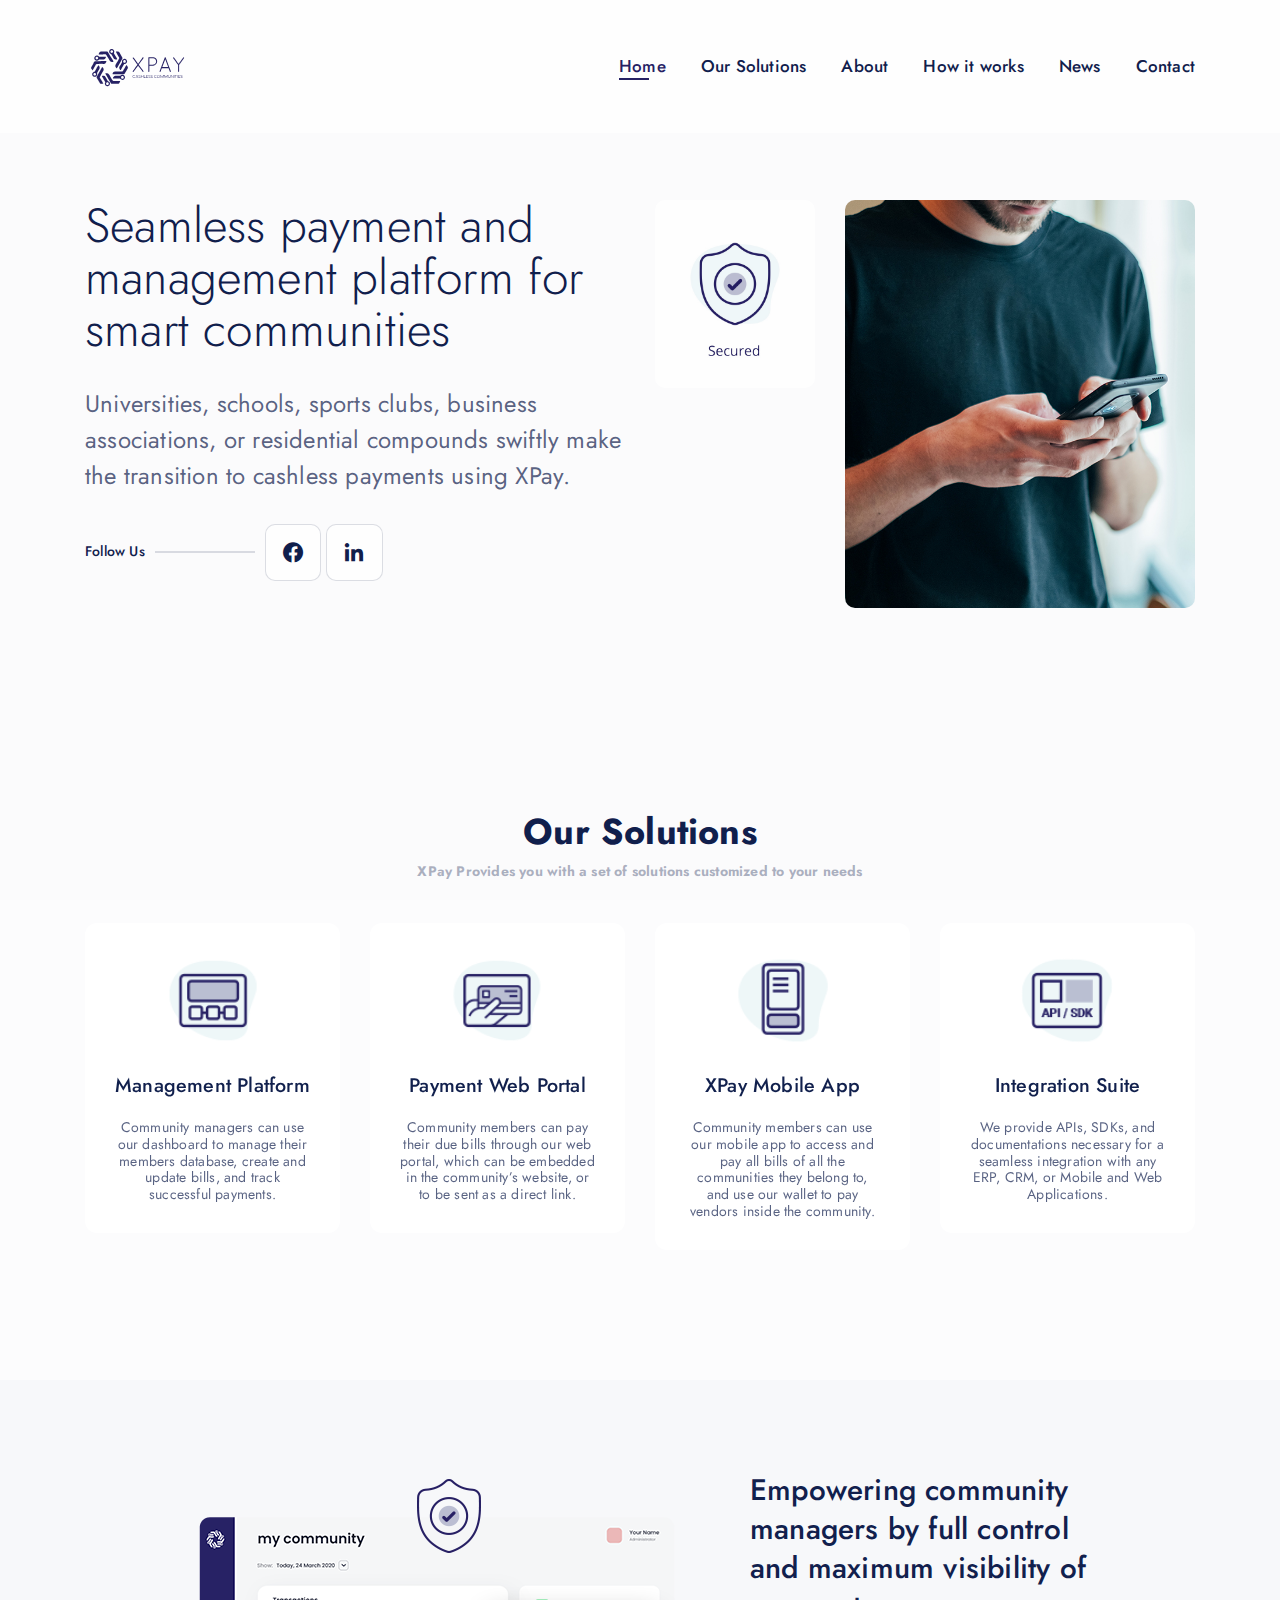
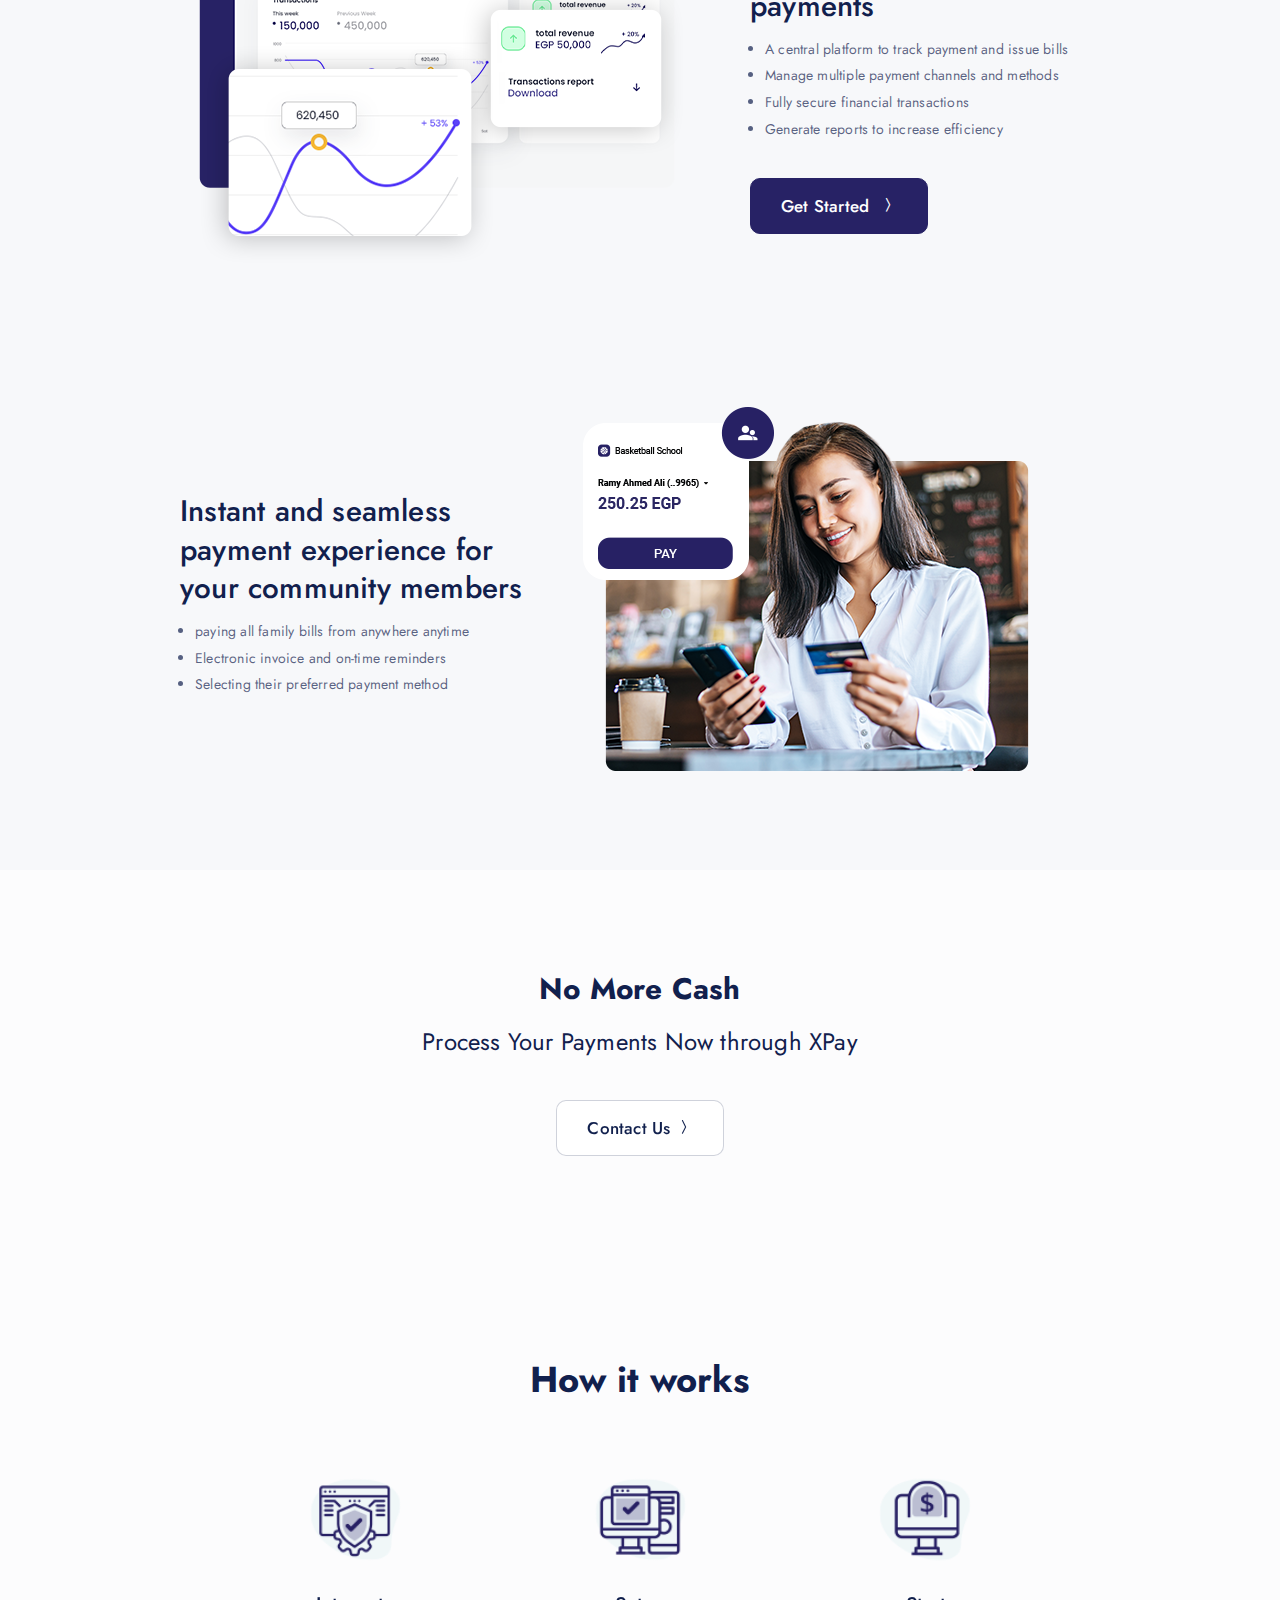
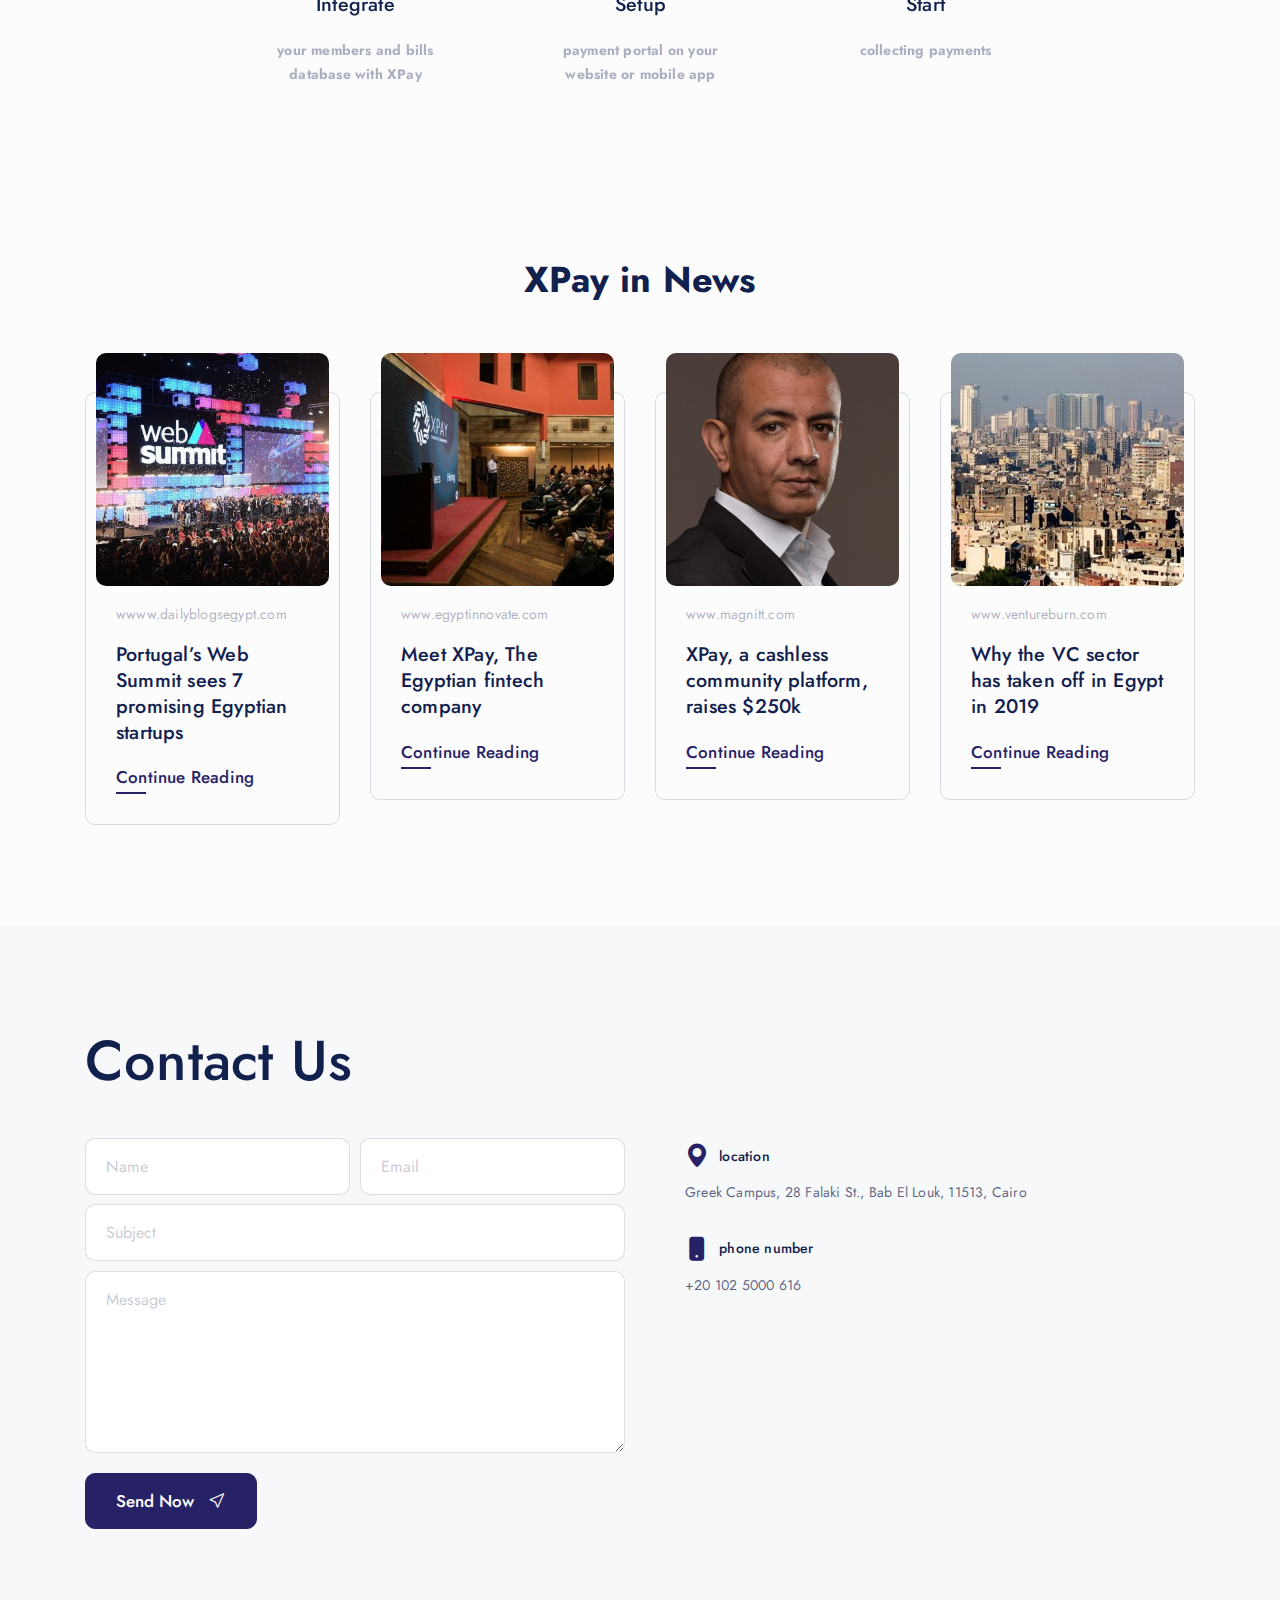
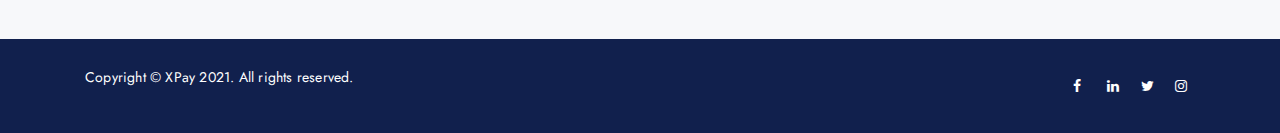
==== commit 323a335c: "ui-changes" ====
--- a/index.html
+++ b/index.html
@@ -80,7 +80,7 @@
                         <div class="main-navigation dtr-menu-dark">
                             <ul class="sf-menu dtr-scrollspy dtr-nav dark-nav-on-load dark-nav-on-scroll">
                                 <li> <a class="nav-link" href="#home">Home</a> </li>
-                                <li> <a class="nav-link" href="#services">Services</a> </li>
+                                <li> <a class="nav-link" href="#services">Our Solutions</a> </li>
                                 <li> <a class="nav-link" href="#about">About</a> </li>
                                 <li> <a class="nav-link" href="#works">How it works</a> </li>
                                 <li> <a class="nav-link" href="#blog">News</a> </li>
@@ -195,11 +195,13 @@
 
                         <!-- box 1 starts -->
                         <div class="col-12 col-sm-6 col-lg-3">
-                            <div class="dtr-service-box bg-white d-flex flex-column justify-content-center align-items-center">
+                            <div
+                                class="dtr-service-box bg-white d-flex flex-column justify-content-center align-items-center">
 
                                 <img src="assets/images/icon-3.png" alt="image">
                                 <h4 class="dtr-service-heading">Management Platform</h4>
-                                <p class="text-justify">Community managers can use our dashboard to manage their members database, create and
+                                <p class="text-center">Community managers can use our dashboard to manage their members
+                                    database, create and
                                     update bills, and track successful payments.</p>
                             </div>
                         </div>
@@ -207,11 +209,13 @@
 
                         <!-- box 2 starts -->
                         <div class="col-12 col-sm-6 col-lg-3">
-                            <div class="dtr-service-box bg-white d-flex flex-column justify-content-center align-items-center">
+                            <div
+                                class="dtr-service-box bg-white d-flex flex-column justify-content-center align-items-center">
 
                                 <img src="assets/images/icon-2.png" alt="image" class="img-fluid">
                                 <h4 class="dtr-service-heading">Payment Web Portal</h4>
-                                <p class="text-justify">Community members can pay their due bills through our web portal, which can be
+                                <p class="text-center">Community members can pay their due bills through our web portal,
+                                    which can be
                                     embedded in the community’s website, or to be sent as a direct link.</p>
                             </div>
                         </div>
@@ -219,11 +223,13 @@
 
                         <!-- box 3 starts -->
                         <div class="col-12 col-sm-6 col-lg-3">
-                            <div class="dtr-service-box bg-white d-flex flex-column justify-content-center align-items-center">
+                            <div
+                                class="dtr-service-box bg-white d-flex flex-column justify-content-center align-items-center">
 
                                 <img src="assets/images/icon-1.png" alt="image">
                                 <h4 class="dtr-service-heading">XPay Mobile App</h4>
-                                <p class="text-justify">Community members can use our mobile app to access and pay all bills of all the
+                                <p class="text-center">Community members can use our mobile app to access and pay all
+                                    bills of all the
                                     communities they belong to, and use our wallet to pay vendors inside the community.
                                 </p>
                             </div>
@@ -232,10 +238,12 @@
 
                         <!-- box 4 starts -->
                         <div class="col-12 col-sm-6 col-lg-3">
-                            <div class="dtr-service-box bg-white d-flex flex-column justify-content-center align-items-center">
+                            <div
+                                class="dtr-service-box bg-white d-flex flex-column justify-content-center align-items-center">
                                 <img src="assets/images/icon-5.png" alt="image">
                                 <h4 class="dtr-service-heading">Integration Suite</h4>
-                                <p class="text-justify">We provide APIs, SDKs, and documentations necessary for a seamless integration with
+                                <p class="text-center">We provide APIs, SDKs, and documentations necessary for a
+                                    seamless integration with
                                     any ERP, CRM, or Mobile and Web Applications.</p>
                             </div>
                         </div>
@@ -264,7 +272,7 @@
                         <!-- column 1 ends -->
 
                         <!-- column 2 starts -->
-                        <div class="col-12 col-md-6">
+                        <div class="col-12 col-md-4">
 
                             <!-- heading ends -->
                             <!-- text -->
@@ -302,8 +310,6 @@
                     <!--===== row 1 starts =====-->
                     <div class="row d-flex align-items-center justify-content-center">
 
-
-
                         <!-- column 2 starts -->
                         <div class="col-12 col-md-4">
 
@@ -361,7 +367,7 @@
             <!-- cta section ends
 ================================================== -->
 
-            <!-- services section starts
+            <!-- How it works section starts
 ================================================== -->
             <section id="works" class="dtr-section dtr-pb-10 dtr-pt-100">
                 <div class="container">
@@ -411,7 +417,7 @@
                 </div>
             </section>
 
-            <!-- services section ends
+            <!-- How it works section ends
 ================================================== -->
             <!-- blog section starts
 ================================================== -->
--- a/assets/css/style.css
+++ b/assets/css/style.css
@@ -1266,7 +1266,7 @@
   display: inline-block;
 }
 .dtr-responsive-header img {
-  width: 20%;
+  width: 40%;
   height: auto;
 }
 .dtr-responsive-header,
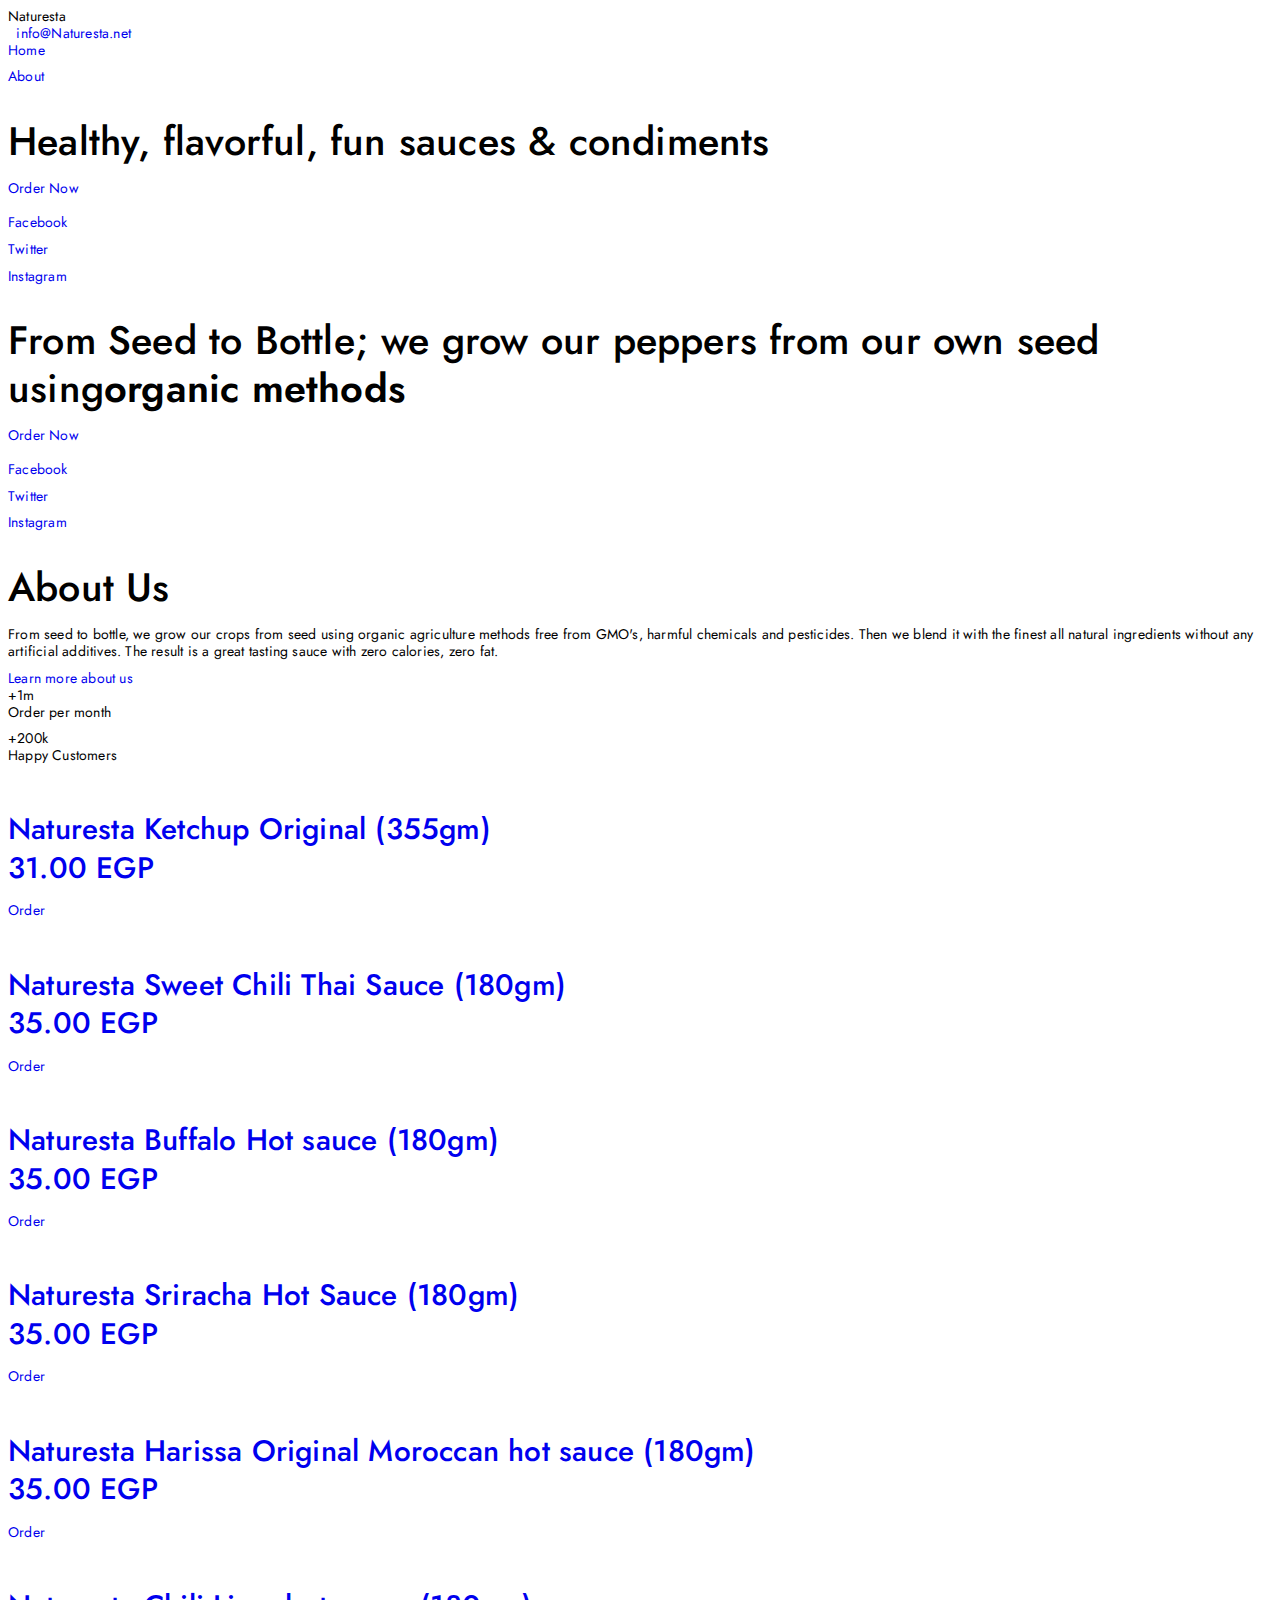
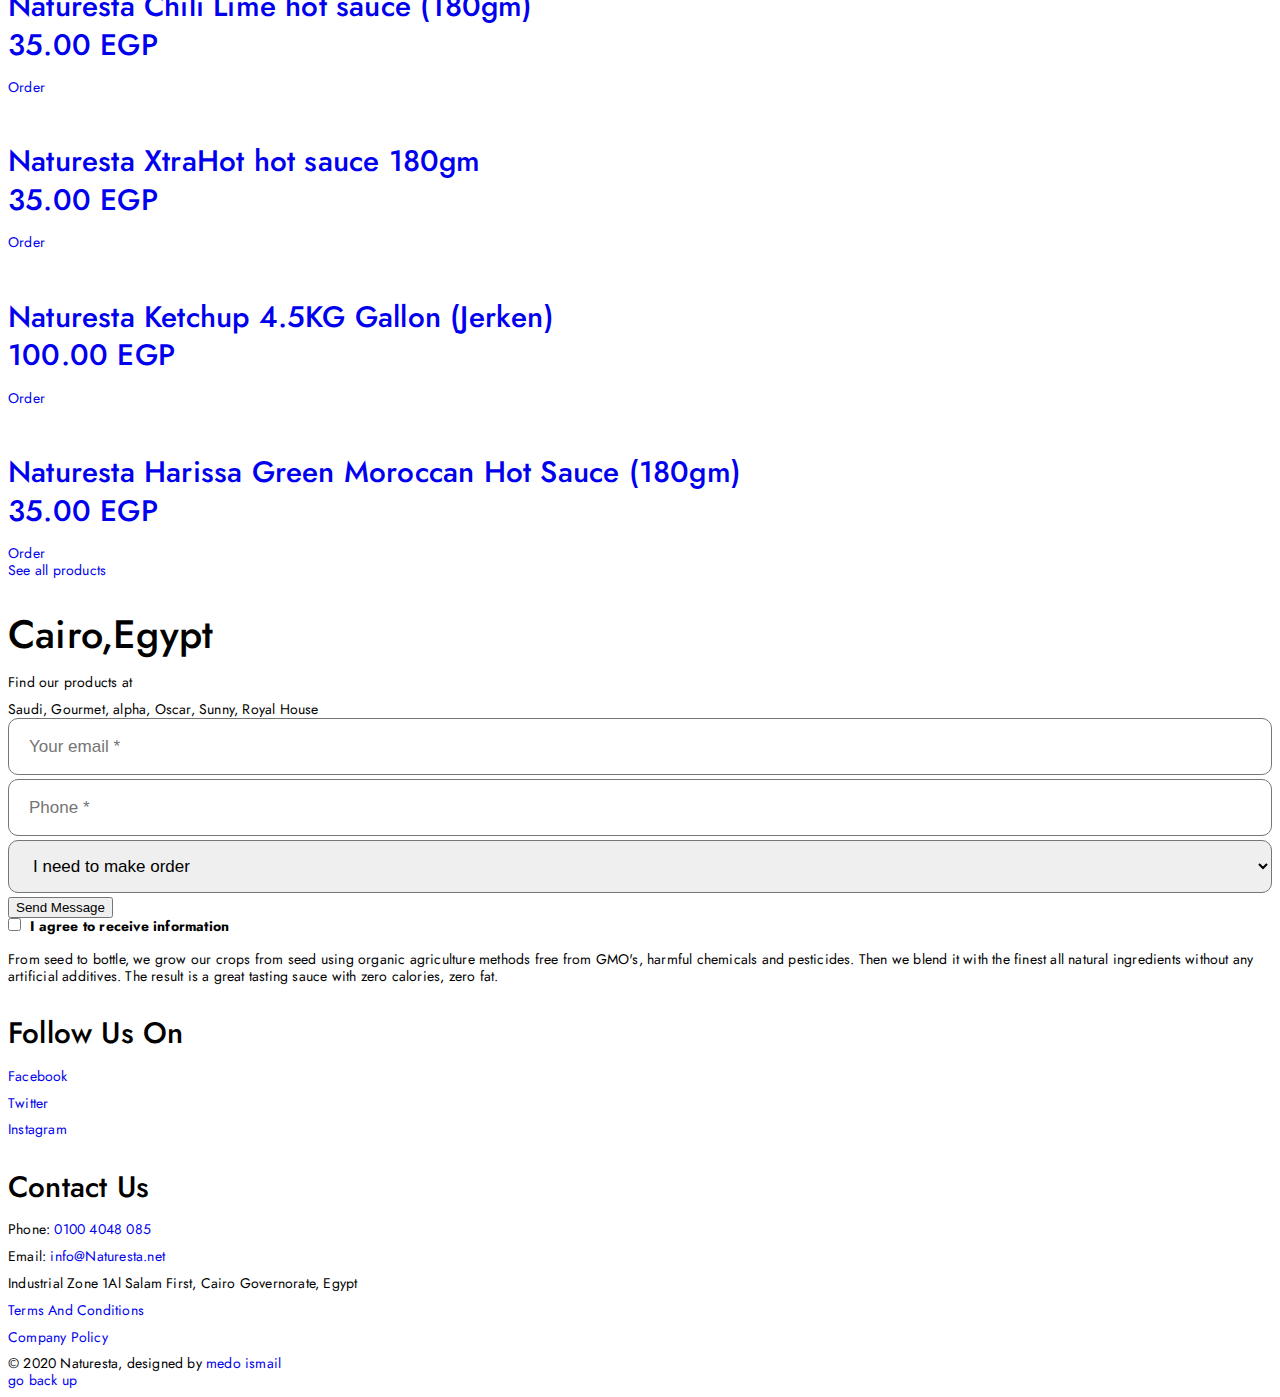
==== commit be9464f3: "Update index.html" ====
--- a/index.html
+++ b/index.html
@@ -2,667 +2,396 @@
 <html lang="en">
 
 <head>
+    <!-- Required meta tags -->
     <meta charset="utf-8">
-    <meta name="viewport" content="width=device-width, initial-scale=1">
-    <meta name="format-detection" content="telephone=no">
-    <title>XPay website</title>
-    <meta name="author" content="tansh">
-    <meta name="description" content="HTML Teamplate">
-    <meta name="keywords" content="agency, personal, photography, one page">
-
-    <!-- FAVICON FILES -->
-    <link href="assets/images/icons/apple-touch-icon-144-precomposed.png" rel="apple-touch-icon" sizes="144x144">
-    <link href="assets/images/icons/apple-touch-icon-120-precomposed.png" rel="apple-touch-icon" sizes="120x120">
-    <link href="assets/images/icons/apple-touch-icon-76-precomposed.png" rel="apple-touch-icon" sizes="76x76">
-    <link href="assets/images/icons/favicon.png" rel="shortcut icon">
-
-    <!-- CSS FILES -->
-    <link rel="stylesheet" href="assets/css/bootstrap.min.css">
-    <link rel="stylesheet" href="assets/fonts/iconfonts.css">
-    <link rel="stylesheet" href="assets/css/plugins.css">
+    <meta name="viewport" content="width=device-width, initial-scale=1, shrink-to-fit=no">
+    <!-- favicon -->
+    <link rel="shortcut icon" type="image/x-icon" href="assets/img/favicon.ico">
+    <!-- Bootstrap CSS -->
+    <link rel="stylesheet" href="assets/vendors/bootstrap/css/bootstrap.min.css">
+    <!-- animation CSS -->
+    <link rel="stylesheet" href="assets/vendors/animation/animate.css">
+    <!-- icon CSS -->
+    <link rel="stylesheet" href="assets/vendors/elegant-icon/style.css">
+    <!-- animation CSS -->
+    <link rel="stylesheet" href="assets/vendors/slick/slick.css">
+    <link rel="stylesheet" href="assets/vendors/slick/slick-theme.css">
+    <link rel="stylesheet" href="assets/vendors/spilitting/splitting.css">
+    <link rel="stylesheet" href="assets/vendors/nice-select/css/nice-select.css">
+    <!-- Custome CSS -->
     <link rel="stylesheet" href="assets/css/style.css">
     <link rel="stylesheet" href="assets/css/responsive.css">
-    <link rel="stylesheet" href="assets/css/color.css">
+    <title>Naturesta</title>
 </head>
 
 <body>
-    <div id="dtr-wrapper" class="clearfix">
-
-        <!-- preloader starts -->
-        <div class="dtr-preloader">
-            <div class="dtr-preloader-inner">
-                <div class="dtr-preloader-img"></div>
-            </div>
+    <div class="body_wrapper">
+        <div id="preloader">
+            <div class="product_name">Naturesta</div>
         </div>
-        <!-- preloader ends -->
-
-        <!-- Small Devices Header
-============================================= -->
-        <div class="dtr-responsive-header fixed-top">
-            <div class="container">
-
-                <!-- small devices logo -->
-                <a href="index.html"><img src="assets/images/xpay_logo.svg" alt="logo"></a>
-                <!-- small devices logo ends -->
-
-                <!-- menu button -->
-                <button id="dtr-menu-button" class="dtr-hamburger" type="button"><span
-                        class="dtr-hamburger-lines-wrapper"><span class="dtr-hamburger-lines"></span></span></button>
-            </div>
-            <div class="dtr-responsive-header-menu"></div>
-        </div>
-        <!-- Small Devices Header ends
-============================================= -->
-
-        <!-- Header
-============================================= -->
-        <header id="dtr-header-global" class="fixed-top">
+        <header class="header_area">
             <div class="container">
                 <div class="d-flex align-items-center justify-content-between">
-
-                    <!-- header left starts -->
-                    <div class="dtr-header-left">
-
-                        <!-- logo -->
-                        <a class="logo-default dtr-scroll-link" href="#home"><img src="assets/images/xpay_logo.svg"
-                                alt="logo" width="108"></a>
-
-                        <!-- logo on scroll -->
-                        <a class="logo-alt dtr-scroll-link" href="#home"><img src="assets/images/xpay_logo.svg"
-                                alt="logo" width="108"></a>
-                        <!-- logo on scroll ends -->
-
-                    </div>
-                    <!-- header left ends -->
-
-                    <!-- menu starts-->
-                    <div class="dtr-header-right">
-                        <div class="main-navigation dtr-menu-dark">
-                            <ul class="sf-menu dtr-scrollspy dtr-nav dark-nav-on-load dark-nav-on-scroll">
-                                <li> <a class="nav-link" href="#home">Home</a> </li>
-                                <li> <a class="nav-link" href="#services">Our Solutions</a> </li>
-                                <li> <a class="nav-link" href="#about">About</a> </li>
-                                <li> <a class="nav-link" href="#works">How it works</a> </li>
-                                <li> <a class="nav-link" href="#blog">News</a> </li>
-                                <li> <a class="nav-link" href="#contact">Contact</a> </li>
-                            </ul>
-                        </div>
-                    </div>
-                    <!-- menu ends -->
-
+                    <a href="#" class="logo">
+                        <img src="assets/img/logo-w.png" alt="">
+                        <img src="assets/img/logo-b.png" alt="">
+                    </a>
+                    <a href="info@Naturesta.net" class="h_contact_info">info@Naturesta.net</a>
+                    <div class="burger_menu">
+                        <span></span>
+                        <span></span>
+                        <span></span>
+                        <span></span>
+                        <span></span>
+                        <span></span>
+                    </div>
                 </div>
             </div>
         </header>
-        <!-- header ends
-================================================== -->
-
-        <!-- == main content area starts == -->
-        <div id="dtr-main-content">
-
-            <!-- hero section starts
-================================================== -->
-            <section id="home" class="dtr-section dtr-hero-section-top-padding dtr-pb-100">
+        <div class="offcanvas_menu">
+            <ul class="navbar-nav side_menu">
+              <li class="nav-item">
+                  <a class="nav-link" href="index.html">
+                      Home
+                  </a>
+              </li>
+                <li class="nav-item">
+                    <a class="nav-link" href="about.html">
+                        About
+                    </a>
+                </li>
+
+            </ul>
+        </div>
+        <div id="luxy">
+            <!-- main_slider_area -->
+            <section class="main_slider_area">
                 <div class="container">
-
-                    <!--===== row 1 starts =====-->
+                    <div class="main_slider ">
+                        <div class="slider_item">
+                            <div class="row">
+                                <div class="col-md-4 d-flex align-items-center">
+                                    <div class="slider_content">
+                                        <h2 data-splitting>Healthy, flavorful, fun sauces & condiments</h2>
+                                        <a href="https://www.facebook.com/NaturestaEgypt" class="theme_btn btn_white">Order Now</a>
+                                    </div>
+                                </div>
+                                <div class="col-md-8">
+                                    <div class="slider_img_info">
+                                        <div class="slider_img">
+                                            <img src="assets/img/home-one/slider_img.png" alt="">
+                                        </div>
+                                        <ul class="social_icon">
+                                            <li><a href="https://www.facebook.com/NaturestaEgypt">Facebook</a></li>
+                                            <li><a href="https://twitter.com/Naturestafoods/">Twitter</a></li>
+                                            <li><a href="https://www.instagram.com/NaturestaNaturesta/">Instagram</a></li>
+                                        </ul>
+                                    </div>
+                                </div>
+                            </div>
+                        </div>
+                        <div class="slider_item">
+                            <div class="row">
+                                <div class="col-md-4 d-flex align-items-center">
+                                    <div class="slider_content">
+                                        <h2 data-splitting>From Seed to Bottle; we grow our peppers from our own seed using<strong>organic methods</strong></h2>
+                                        <a href="https://www.facebook.com/NaturestaEgypt" class="theme_btn btn_white">Order Now</a>
+                                    </div>
+                                </div>
+                                <div class="col-md-8">
+                                    <div class="slider_img_info">
+                                        <div class="slider_img">
+                                            <img src="assets/img/home-one/slider_img2.png" alt="">
+                                        </div>
+                                        <ul class="social_icon">
+                                            <li><a href="https://www.facebook.com/NaturestaEgypt">Facebook</a></li>
+                                            <li><a href="https://twitter.com/Naturestafoods/">Twitter</a></li>
+                                            <li><a href="https://www.instagram.com/NaturestaNaturesta/">Instagram</a></li>
+                                        </ul>
+                                    </div>
+                                </div>
+                            </div>
+                        </div>
+                    </div>
+                    <div class="slider_nav">
+                        <a href="#" class="prev"><i class="arrow_left"></i></a>
+                        <a href="#" class="next"><i class="arrow_right"></i></a>
+                    </div>
+                </div>
+            </section>
+            <!-- main_slider_area -->
+            <!-- about_area -->
+            <section class="about_area">
+                <div class="container">
+                    <div class="sec_title text-center wow fadeInUp">
+                        <h2>About Us</h2>
+                    </div>
                     <div class="row">
-
-                        <!-- column 1 starts -->
-                        <div class="col-12 col-md-6">
-
-                            <!-- intro text -->
-
-                            <p class="text-size-xl font-weight-300 color-dark">Seamless payment and management platform
-                                for smart communities</p>
-                            <div class="spacer-20"></div>
-
-                            <!-- column 1 starts -->
-                            <div class="col-12 col-md-12 px-0">
-
-                                <!-- text -->
-                                <p class="text-size-md">Universities, schools, sports clubs, business associations, or
-                                    residential compounds swiftly make the transition to cashless payments using XPay.
+                        <div class="col-lg-6">
+                            <div class="about_content text-right wow fadeInUp" data-wow-delay="0.2s">
+                                <p>From seed to bottle, we grow our crops from seed using organic agriculture methods free from GMO's, harmful chemicals and pesticides. Then we blend it with the finest all natural ingredients without any artificial additives. The result is a great tasting sauce with zero calories, zero fat.
                                 </p>
-                                <!-- social starts -->
-                                <ul class="dtr-social dtr-social-list dtr-styled-social text-left dtr-mt-30">
-                                    <li class="dtr-social-title font-weight-500 color-dark">Follow Us</li>
-                                    <li><a href="https://www.facebook.com/XpayEG/"
-                                            class="dtr-social-button dtr-facebook" target="_blank"
-                                            title="facebook"><span>Facebook</span></a></li>
-                                    <li><a href="https://www.linkedin.com/company/xpayeg/"
-                                            class="dtr-social-button dtr-linkedin" target="_blank"
-                                            title="Linkedin"><span>Linkedin</span></a></li>
-                                </ul>
-                                <div class="spacer-20"></div>
-                            </div>
-                            <!-- column 1 ends -->
-                        </div>
-
-
-
-                        <!-- column 2 starts -->
-                        <div class="col-12 col-md-2">
-
-                            <!--=== img slider - 3col starts ===-->
-                            <div class="dtr-slick-slider dtr-img-slider-1col dtr-rounded-img">
-                                <!-- img 1 -->
-                                <div> <img src="assets/images/photography_img7.jpg" alt="image"> </div>
-                                <!-- img 2 -->
-                                <div> <img src="assets/images/photography_img9.jpg" alt="image"> </div>
-                                <!-- img 3 -->
-                                <div> <img src="assets/images/photography_img8.jpg" alt="image"> </div>
-                            </div>
-                            <!--=== img slider - 3col ends ===-->
-
-                        </div>
-                        <!-- column 2 ends -->
-
-                        <!-- column 3 starts -->
-                        <div class="col-12 col-md-4 small-device-space">
-                            <!-- photo box starts -->
-                            <div class="dtr-video-wrapper dtr-rounded-img ">
-                                <!-- image -->
-                                <img src="assets/images/photography_img2.jpg" alt="image">
-                            </div>
-                            <!-- photo box ends -->
-
-                        </div>
-
-                        <!--===== row 1 ends =====-->
-
-
-
-                    </div>
-                    <!--===== row 2 ends =====-->
-
+                                <a href="https://www.facebook.com/NaturestaEgypt" class="theme_btn">Learn more about us</a>
+                            </div>
+                        </div>
+                        <div class="col-lg-6">
+                            <div class="fact_item wow fadeInUp" data-wow-delay="0.2s">
+                                <div class>+1m</div>
+                                <p>Order per month<p>
+                            </div>
+                            <div class="fact_item wow fadeInUp" data-wow-delay="0.4s">
+                                <div class>+200k</div>
+                                <p>Happy Customers</p>
+                            </div>
+                        </div>
+                    </div>
                 </div>
             </section>
-            <!-- hero section ends
-================================================== -->
-            <!-- services section starts
-================================================== -->
-            <section id="services" class="dtr-section dtr-py-100">
+            <!-- about_area -->
+            <!-- portfolio_area -->
+            <section class="portfolio_area">
                 <div class="container">
-
-                    <!-- heading starts -->
-                    <div class="dtr-styled-heading heading-center">
-                        <h2>Our Solutions</h2>
-                        <p>XPay Provides you with a set of solutions customized to your needs</p>
-                    </div>
-                    <!-- heading ends -->
-
+                    <div class="row portfolio_gallery">
+                        <div class="col-lg-4 col-md-6">
+                            <div class="portfolio_item">
+                                <div class="overlay_img">
+                                    <img src="assets/img/home-one/01.jpg" alt="">
+                                    <div class="content">
+                                        <a href="#">
+                                            <h3>Naturesta Ketchup Original (355gm)<br>31.00 EGP</h3>
+                                        </a>
+                                        <a href="https://staging-iframe.xpay.app/i/community/X4kAyBb/product/m2J7eBK" class="theme_btn">Order</a>
+                                    </div>
+                                </div>
+                            </div>
+                        </div>
+                        <div class="col-lg-4 col-md-6">
+                            <div class="portfolio_item">
+                                <div class="overlay_img">
+                                    <img src="assets/img/home-one/05.jpg" alt="">
+                                    <div class="content">
+                                        <a href="#">
+                                            <h3>Naturesta Sweet Chili Thai Sauce (180gm)<br>35.00 EGP</h3>
+                                        </a>
+                                        <a href="https://staging-iframe.xpay.app/i/community/X4kAyBb/product/m2J7eBK" class="theme_btn">Order</a>
+                                    </div>
+                                </div>
+                            </div>
+                        </div>
+                        <div class="col-lg-4 col-md-6">
+                            <div class="portfolio_item">
+                                <div class="overlay_img">
+                                    <img src="assets/img/home-one/03.jpg" alt="">
+                                    <div class="content">
+                                        <a href="#">
+                                            <h3>Naturesta Buffalo Hot sauce (180gm)<br>35.00 EGP</h3>
+                                        </a>
+                                        <a href="https://staging-iframe.xpay.app/i/community/X4kAyBb/product/m2J7eBK" class="theme_btn">Order</a>
+                                    </div>
+                                </div>
+                            </div>
+                        </div>
+                        <div class="col-lg-4 col-md-6">
+                            <div class="portfolio_item">
+                                <div class="overlay_img">
+                                    <img src="assets/img/home-one/04.jpg" alt="">
+                                    <div class="content">
+                                        <a href="#">
+                                            <h3>Naturesta Sriracha Hot Sauce (180gm)<br>35.00 EGP</h3>
+                                        </a>
+                                        <a href="https://staging-iframe.xpay.app/i/community/X4kAyBb/product/m2J7eBK" class="theme_btn">Order</a>
+                                    </div>
+                                </div>
+                            </div>
+                        </div>
+                        <div class="col-lg-4 col-md-6">
+                            <div class="portfolio_item">
+                                <div class="overlay_img">
+                                    <img src="assets/img/home-one/05.jpg" alt="">
+                                    <div class="content">
+                                        <a href="#">
+                                            <h3>Naturesta Harissa Original Moroccan hot sauce (180gm)<br>35.00 EGP</h3>
+                                        </a>
+                                        <a href="https://staging-iframe.xpay.app/i/community/X4kAyBb/product/m2J7eBK" class="theme_btn">Order</a>
+                                    </div>
+                                </div>
+                            </div>
+                        </div>
+                        <div class="col-lg-4 col-md-6">
+                            <div class="portfolio_item">
+                                <div class="overlay_img">
+                                    <img src="assets/img/home-one/06.jpg" alt="">
+                                    <div class="content">
+                                        <a href="#">
+                                            <h3>Naturesta Chili Lime hot sauce (180gm)<br>35.00 EGP</h3>
+                                        </a>
+                                        <a href="https://staging-iframe.xpay.app/i/community/X4kAyBb/product/m2J7eBK" class="theme_btn">Order</a>
+                                    </div>
+                                </div>
+                            </div>
+                        </div>
+                        <div class="col-lg-4 col-md-6">
+                            <div class="portfolio_item">
+                                <div class="overlay_img">
+                                    <img src="assets/img/home-one/08.jpg" alt="">
+                                    <div class="content">
+                                        <a href="#">
+                                            <h3>Naturesta XtraHot hot sauce 180gm<br>35.00 EGP</h3>
+                                        </a>
+                                        <a href="https://staging-iframe.xpay.app/i/community/X4kAyBb/product/m2J7eBK" class="theme_btn">Order</a>
+                                    </div>
+                                </div>
+                            </div>
+                        </div>
+                        <div class="col-lg-4 col-md-6">
+                            <div class="portfolio_item">
+                                <div class="overlay_img">
+                                    <img src="assets/img/home-one/07.jpg" alt="">
+                                    <div class="content">
+                                        <a href="#">
+                                            <h3>Naturesta Ketchup 4.5KG Gallon (Jerken)<br>100.00 EGP</h3>
+                                        </a>
+                                        <a href="https://staging-iframe.xpay.app/i/community/X4kAyBb/product/m2J7eBK" class="theme_btn">Order</a>
+                                    </div>
+                                </div>
+                            </div>
+                        </div>
+                        <div class="col-lg-4 col-md-6">
+                            <div class="portfolio_item">
+                                <div class="overlay_img">
+                                    <img src="assets/img/home-one/09.jpg" alt="">
+                                    <div class="content">
+                                        <a href="#">
+                                            <h3>Naturesta Harissa Green Moroccan Hot Sauce (180gm)<br>35.00 EGP</h3>
+                                        </a>
+                                        <a href="https://staging-iframe.xpay.app/i/community/X4kAyBb/product/m2J7eBK" class="theme_btn">Order</a>
+                                    </div>
+                                </div>
+                            </div>
+                        </div>
+                    </div>
+                    <div class="text-center">
+                        <a href="https://staging-iframe.xpay.app/i/community/X4kAyBb/product/m2J7eBK" class="theme_btn">See all products</a>
+                    </div>
+                </div>
+            </section>
+            <!-- portfolio_area -->
+
+            <!-- contact area -->
+            <section class="contact_area black_bg">
+                <div class="container">
                     <div class="row">
-
-                        <!-- box 1 starts -->
-                        <div class="col-12 col-sm-6 col-lg-3">
-                            <div
-                                class="dtr-service-box bg-white d-flex flex-column justify-content-center align-items-center">
-
-                                <img src="assets/images/icon-3.png" alt="image">
-                                <h4 class="dtr-service-heading">Management Platform</h4>
-                                <p class="text-center">Community managers can use our dashboard to manage their members
-                                    database, create and
-                                    update bills, and track successful payments.</p>
-                            </div>
-                        </div>
-                        <!-- box 1 ends -->
-
-                        <!-- box 2 starts -->
-                        <div class="col-12 col-sm-6 col-lg-3">
-                            <div
-                                class="dtr-service-box bg-white d-flex flex-column justify-content-center align-items-center">
-
-                                <img src="assets/images/icon-2.png" alt="image" class="img-fluid">
-                                <h4 class="dtr-service-heading">Payment Web Portal</h4>
-                                <p class="text-center">Community members can pay their due bills through our web portal,
-                                    which can be
-                                    embedded in the community’s website, or to be sent as a direct link.</p>
-                            </div>
-                        </div>
-                        <!-- box 2 ends -->
-
-                        <!-- box 3 starts -->
-                        <div class="col-12 col-sm-6 col-lg-3">
-                            <div
-                                class="dtr-service-box bg-white d-flex flex-column justify-content-center align-items-center">
-
-                                <img src="assets/images/icon-1.png" alt="image">
-                                <h4 class="dtr-service-heading">XPay Mobile App</h4>
-                                <p class="text-center">Community members can use our mobile app to access and pay all
-                                    bills of all the
-                                    communities they belong to, and use our wallet to pay vendors inside the community.
-                                </p>
-                            </div>
-                        </div>
-                        <!-- box 3 ends -->
-
-                        <!-- box 4 starts -->
-                        <div class="col-12 col-sm-6 col-lg-3">
-                            <div
-                                class="dtr-service-box bg-white d-flex flex-column justify-content-center align-items-center">
-                                <img src="assets/images/icon-5.png" alt="image">
-                                <h4 class="dtr-service-heading">Integration Suite</h4>
-                                <p class="text-center">We provide APIs, SDKs, and documentations necessary for a
-                                    seamless integration with
-                                    any ERP, CRM, or Mobile and Web Applications.</p>
-                            </div>
-                        </div>
-                        <!-- box 4 ends -->
-
-
-                    </div>
+                        <div class="col-lg-5">
+                            <div class="contact_info wow fadeInDown" data-wow-delay="0.2s">
+                                <h2>Cairo,Egypt</h2>
+                                <p>Find our products at <p> Saudi, Gourmet, alpha, Oscar, Sunny, Royal House</p>
+                            </div>
+                        </div>
+                        <div class="col-lg-6 offset-lg-1">
+                            <form action="#" class="row contact_form wow fadeInDown" data-wow-delay="0.4s">
+                                <div class="col-lg-6 form-group">
+                                    <input type="text" class="form-control" placeholder="Your email *">
+                                </div>
+                                <div class="col-lg-6 form-group">
+                                    <input type="text" class="form-control" placeholder="Phone *">
+                                </div>
+                                <div class="col-lg-12 form-group">
+                                    <select class="form-control" id="exampleFormControlSelect1">
+                                        <option>I need to make order</option>
+                                        <option>I need to make partnership</option>
+                                    </select>
+                                </div>
+                                <div class="col-md-6">
+                                    <button type="submit" class="submit_btn">
+                                        Send Message
+                                    </button>
+                                </div>
+                                <div class="col-md-6">
+                                    <div class="form-check">
+                                        <input class="form-check-input" type="checkbox" value="" id="defaultCheck1">
+                                        <label class="form-check-label" for="defaultCheck1">
+                                            I agree to receive information
+                                        </label>
+                                    </div>
+                                </div>
+                            </form>
+                        </div>
+                    </div>
+                    <div class="border_bottom"></div>
                 </div>
             </section>
-
-            <!-- services section ends
-================================================== -->
-
-            <!-- about section starts
-================================================== -->
-            <section id="about" class="dtr-section dtr-py-10 bg-light-blue">
-                <div class="container">
-
-                    <!--===== row 1 starts =====-->
-                    <div class="row d-flex align-items-center justify-content-center">
-
-                        <!-- column 1 starts -->
-                        <div class="col-12 col-md-6 small-device-space">
-                            <div class="dtr-pr-30"> <img src="assets/images/agency_img.png" alt="image"> </div>
-                        </div>
-                        <!-- column 1 ends -->
-
-                        <!-- column 2 starts -->
-                        <div class="col-12 col-md-4">
-
-                            <!-- heading ends -->
-                            <!-- text -->
-                            <h3 class="font-weight-500 color-dark">Empowering community managers by full control and
-                                maximum visibility of payments</h3>
-                            <div class="col-12 col-md-12">
-                                <ul class="lp-list text-align-left font-scale-5 line-height-scale-7 lp-list--bullet"
-                                    data-guid="3f1db159-379c-07b4-073d-0c4369ed6d13">
-                                    <li>A central platform to track payment and issue bills </p= /li>
-                                    <li>Manage multiple payment channels and methods</li>
-                                    <li>Fully secure financial transactions</li>
-                                    <li>Generate reports to increase efficiency</li>
-                                </ul>
-                            </div>
-                            <!-- link starts -->
-                            <a href="#contact" class="dtr-btn btn-blue dtr-mt-30">Get Started <i
-                                    class="icon-chevron-compact-right"></i></a>
-                        </div>
-                        <!-- column 2 ends -->
-
-                    </div>
-                    <!--===== row 1 ends =====-->
-
-                </div>
-            </section>
-            <!-- about section ends
-================================================== -->
-
-
-            <!-- about section starts
-================================================== -->
-            <section id="about" class="dtr-section dtr-py-10 bg-light-blue">
-                <div class="container">
-
-                    <!--===== row 1 starts =====-->
-                    <div class="row d-flex align-items-center justify-content-center">
-
-                        <!-- column 2 starts -->
-                        <div class="col-12 col-md-4">
-
-
-                            <!-- heading ends -->
-                            <!-- text -->
-                            <h3 class="font-weight-500 color-dark">Instant and seamless payment experience for your
-                                community members</h3>
-                            <div class="col-12 col-md-12">
-                                <ul class="lp-list text-align-left font-scale-5 line-height-scale-7 lp-list--bullet"
-                                    data-guid="3f1db159-379c-07b4-073d-0c4369ed6d13">
-                                    <li>paying all family bills from anywhere anytime</li>
-                                    <li>Electronic invoice and on-time reminders</li>
-                                    <li>Selecting their preferred payment method</li>
-                                </ul>
-                                <!-- column 2 ends -->
-
-                            </div>
-                            <!--===== row 1 ends =====-->
-
-                        </div>
-                        <!-- column 1 starts -->
-                        <div class="col-12 col-md-6 small-device-space">
-                            <div class="dtr-pr-30"> <img src="assets/images/agency_img1.png" alt="image"> </div>
-                        </div>
-                        <!-- column 1 ends -->
-
-                    </div>
-                </div>
-            </section>
-            <!-- about section ends
-================================================== -->
-
-            <!-- cta section starts
-================================================== -->
-            <section class="dtr-section parallax dtr-py-100"
-                style="background-image: url(assets/images/background-cta.jpg);">
-                <div class="container">
-
-                    <!--== row starts ==-->
-                    <div class="row text-center">
-                        <div class="col-12">
-                            <h3 class="font-family-alt font-weight-700 color-dark">No More Cash</h3>
-                            <p class="color-dark text-size-md">Process Your Payments Now through XPay</p>
-                            <!-- link starts -->
-                            <a href="#contact" class="dtr-btn btn-white dtr-mt-30">Contact Us<i
-                                    class="icon-chevron-compact-right"></i></a>
-                            <!-- link ends -->
-                        </div>
-                    </div>
-                    <!--== row ends ==-->
-
-                </div>
-            </section>
-            <!-- cta section ends
-================================================== -->
-
-            <!-- How it works section starts
-================================================== -->
-            <section id="works" class="dtr-section dtr-pb-10 dtr-pt-100">
-                <div class="container">
-
-                    <!-- heading starts -->
-                    <div class="dtr-styled-heading heading-center ">
-                        <h2>How it works</h2>
-                    </div>
-                    <!-- heading ends -->
-
-                    <div class="row d-flex justify-content-center">
-
-                        <!-- box 1 starts -->
-                        <div class="col-12 col-sm-6 col-lg-3">
-                            <div class="dtr-service-box dtr-styled-heading heading-center">
-
-                                <img src="assets/images/icon-6.png" alt="image">
-                                <h4 class="dtr-service-heading">Integrate</h4>
-                                <p>your members and bills<br>database with XPay </p>
-                            </div>
-                        </div>
-                        <!-- box 1 ends -->
-
-                        <!-- box 2 starts -->
-                        <div class="col-12 col-sm-6 col-lg-3">
-                            <div class="dtr-service-box dtr-styled-heading heading-center">
-
-                                <img src="assets/images/icon-7.png" alt="image">
-                                <h4 class="dtr-service-heading">Setup</h4>
-                                <p>payment portal on your<br>website or mobile app</p>
-                            </div>
-                        </div>
-                        <!-- box 2 ends -->
-
-                        <!-- box 3 starts -->
-                        <div class="col-12 col-sm-6 col-lg-3">
-                            <div class="dtr-service-box dtr-styled-heading heading-center">
-                                <img src="assets/images/icon-8.png" alt="image">
-                                <h4 class="dtr-service-heading">Start</h4>
-                                <p>collecting payments</p>
-                            </div>
-                        </div>
-                        <!-- box 3 ends -->
-
-
-                    </div>
-                </div>
-            </section>
-
-            <!-- How it works section ends
-================================================== -->
-            <!-- blog section starts
-================================================== -->
-            <section id="blog" class="dtr-section dtr-py-100">
-                <div class="container">
-
-                    <!-- heading starts -->
-                    <div class="dtr-styled-heading heading-center">
-                        <h2>XPay in News</h2>
-                    </div>
-                    <!-- heading ends -->
-
-                    <!--== row starts ==-->
-                    <div class="row dtr-mt-50">
-
-                        <!-- column 1 starts -->
-                        <div class="col-12 col-md-3">
-
-                            <!-- blog item 1 starts -->
-                            <div class="dtr-blog-item">
-                                <!-- image -->
-                                <div class="dtr-post-img"> <img src="assets/images/blogpost-img1.jpg" alt="image"></div>
-                                <div class="dtr-post-content">
-                                    <ul class="dtr-blog-meta color-grey">
-                                        <li>wwww.dailyblogsegypt.com</li>
+            <!-- contact area -->
+            <!-- footer area -->
+            <footer class="black_bg">
+                <div class="footer_top">
+                    <div class="container">
+                        <div class="row">
+                            <div class="col-md-4 col-sm-6 wow fadeInDown" data-wow-delay="0.2s">
+                                <div class="f_widget about-widget">
+                                    <a href="#" class="f_logo"><img src="assets/img/logo-w.png" alt=""></a>
+                                    <p>From seed to bottle, we grow our crops from seed using organic agriculture methods free from GMO's, harmful chemicals and pesticides. Then we blend it with the finest all natural ingredients without any artificial additives. The result is a great tasting sauce with zero calories, zero fat. </p>
+                                </div>
+                            </div>
+                            <div class="col-md-4 col-sm-6 wow fadeInDown" data-wow-delay="0.3s">
+                                <div class="f_widget social_widget">
+                                    <h3 class="f_title">Follow Us On</h3>
+                                    <ul class="list-unstyled">
+                                        <li><a href="https://www.facebook.com/naturestaEgypt/">Facebook</a></li>
+                                        <li><a href="https://twitter.com/Naturestafoods/">Twitter</a></li>
+                                        <li><a href="https://www.instagram.com/NaturestaNaturesta/">Instagram</a></li>
                                     </ul>
-                                    <h4>Portugal’s Web Summit sees 7 promising Egyptian startups</h4>
-                                    <a href="https://dailyblogegypt.com/2019/11/03/portugals-web-summit-sees-7-promising-egyptian-startups/"
-                                        class="dtr-read-more">Continue Reading</a>
-                                </div>
-                            </div>
-                            <!-- blog item 1 ends -->
-
-                        </div>
-                        <!-- column 1 ends -->
-
-                        <!-- column 2 starts -->
-                        <div class="col-12 col-md-3">
-
-                            <!-- blog item 2 starts -->
-                            <div class="dtr-blog-item">
-                                <!-- image -->
-                                <div class="dtr-post-img"> <img src="assets/images/blogpost-img2.jpg" alt="image"></div>
-                                <div class="dtr-post-content">
-                                    <ul class="dtr-blog-meta color-grey">
-                                        <li>www.egyptinnovate.com</li>
+                                </div>
+                            </div>
+                            <div class="col-md-4 wow fadeInDown" data-wow-delay="0.5s">
+                                <div class="f_widget contact_widget">
+                                    <h3 class="f_title">Contact Us</h3>
+                                    <ul class="list-unstyled">
+                                        <li>Phone: <a href="+201004048085">0100 4048 085</a>
+                                        </li>
+                                        <li>Email: <a href="#">info@Naturesta.net</a></li>
+                                        <li>Industrial Zone 1Al Salam First, Cairo Governorate, Egypt
+</li>
+                                        <li><a href="Terms_And_Conditions.html">Terms And Conditions</a></li>
+                                        <li><a href="company_policy.html">Company Policy</a></li>
                                     </ul>
-                                    <h4>Meet XPay, The Egyptian fintech company</h4>
-                                    <a href="https://egyptinnovate.com/en/success-stories/meet-xpay-egyptian-fintech-company-making-payments-easier-18000-users"
-                                        class="dtr-read-more">Continue Reading</a>
-                                </div>
-                            </div>
-                            <!-- blog item 2 ends -->
-
-                        </div>
-                        <!-- column 2 ends -->
-
-                        <!-- column 3 starts -->
-                        <div class="col-12 col-md-3">
-
-                            <!-- blog item 3 starts -->
-                            <div class="dtr-blog-item">
-                                <!-- image -->
-                                <div class="dtr-post-img"> <img src="assets/images/blogpost-img3.jpg" alt="image"></div>
-                                <div class="dtr-post-content">
-                                    <ul class="dtr-blog-meta color-grey">
-                                        <li>www.magnitt.com</li>
-                                    </ul>
-                                    <h4>XPay, a cashless community platform, raises $250k</h4>
-                                    <a href="https://magnitt.com/news/47040/egypt-ever-expanding-fintech-industry-welcomes-another-startup-funding-xpay-cashless-community"
-                                        class="dtr-read-more">Continue Reading</a>
-                                </div>
-                            </div>
-                            <!-- blog item 3 ends -->
-
-                        </div>
-                        <!-- column 3 ends -->
-                        <!-- column 4 starts -->
-                        <div class="col-12 col-md-3">
-
-                            <!-- blog item 4 starts -->
-                            <div class="dtr-blog-item">
-                                <!-- image -->
-                                <div class="dtr-post-img"> <img src="assets/images/blogpost-img4.jpg" alt="image"></div>
-                                <div class="dtr-post-content">
-                                    <ul class="dtr-blog-meta color-grey">
-                                        <li>www.ventureburn.com</li>
-                                    </ul>
-                                    <h4>Why the VC sector has taken off in Egypt in 2019</h4>
-                                    <a href="https://ventureburn.com/2019/11/why-the-vc-sector-has-taken-off-in-egypt-in-2019/"
-                                        class="dtr-read-more">Continue Reading</a>
-                                </div>
-                            </div>
-                            <!-- blog item 4 ends -->
-
-                        </div>
-                        <!-- column 3 ends -->
-                    </div>
-                    <!--== row starts ==-->
-
-                </div>
-            </section>
-            <!-- blog section ends
-================================================== -->
-
-            <!-- contact section starts
-================================================== -->
-            <section id="contact" class="dtr-section dtr-py-100 bg-light-blue">
-                <div class="container">
-
-                    <!-- heading starts -->
-                    <div class="dtr-styled-heading">
-                        <h1>Contact Us</h1>
-                    </div>
-                    <!-- heading ends -->
-
-                    <!--== row starts ==-->
-                    <div class="row">
-
-                        <!-- column 1 starts -->
-                        <div class="col-12 col-md-6">
-
-                            <!-- form starts -->
-                            <div class="dtr-form">
-                                <form id="contactform" method="post" action="php/contact-form.php">
-                                    <fieldset>
-                                        <div class="dtr-form-row dtr-form-row-2col">
-                                            <p class="dtr-form-column">
-                                                <input name="name" type="text" placeholder="Name">
-                                            </p>
-                                            <p class="dtr-form-column">
-                                                <input name="email" class="required email" type="text"
-                                                    placeholder="Email">
-                                            </p>
-                                        </div>
-                                        <p>
-                                            <input name="subject" type="text" placeholder="Subject">
-                                        </p>
-                                        <p class="antispam">Leave this empty: <br />
-                                            <input name="url" />
-                                        </p>
-                                        <p>
-                                            <textarea rows="6" name="message" id="message" class="required"
-                                                placeholder="Message"></textarea>
-                                        </p>
-                                        <p class="text-center">
-                                        <div class="spacer-40">
-                                        </div>
-                                        <button class="dtr-btn btn-blue dtr-mt-minus30" type="submit">Send Now<i
-                                                class="icon-cursor dtr-ml-15"></i></button>
-                                        </p>
-                                        <div id="result"></div>
-                                    </fieldset>
-                                </form>
-                            </div>
-                            <!-- form ends -->
-
-                        </div>
-                        <!-- column 1 ends -->
-
-                        <!-- column 2 starts -->
-                        <div class="col-12 col-md-6">
-                            <div class="dtr-pl-30">
-                                <p class="d-flex align-items-center"><i
-                                        class="icon-geo-alt dtr-mr-10 text-size-md color-blue"></i><span
-                                        class="font-weight-500 color-dark">location</span></p>
-                                <p>Greek Campus, 28 Falaki St., Bab El Louk, 11513, Cairo</p>
-                                <div class="spacer-20"></div>
-                                <p class="d-flex align-items-center"><i
-                                        class="icon-phone-fill dtr-mr-10 text-size-md color-blue"></i><span
-                                        class="font-weight-500 color-dark">phone number</span></p>
-                                <p>+20 102 5000 616</p>
-
-
-
-                            </div>
-                        </div>
-                        <!-- column 2 ends -->
-
-                    </div>
-                    <!--== row ends ==-->
-
-                </div>
-            </section>
-            <!-- contact section ends
-================================================== -->
-
-            <!-- footer section starts
-================================================== -->
-            <footer id="dtr-footer">
-
-                <!--== copyright starts ==-->
-                <div class="dtr-copyright">
+                                </div>
+                            </div>
+                        </div>
+                    </div>
+                </div>
+                <div class="footer_bottom">
                     <div class="container">
-
-                        <!--== row starts ==-->
                         <div class="row">
-
-                            <!-- column 1 starts -->
-                            <div class="col-12 col-md-6">
-                                <p> Copyright © XPay 2021. All rights reserved.</p>
-                            </div>
-                            <!-- column 1 ends -->
-
-                            <!-- column 2 starts -->
-                            <div class="col-12 col-md-6 text-right">
-                                <ul class="dtr-pipe-list">
-                                    <!-- Add icon library -->
-                                    <link rel="stylesheet"
-                                        href="https://cdnjs.cloudflare.com/ajax/libs/font-awesome/4.7.0/css/font-awesome.min.css">
-                                    <!-- Add font awesome icons -->
-                                    <a href="https://www.facebook.com/XpayEG/" class="fa fa-facebook"
-                                        target="_blank"></a>
-                                    <a href="https://www.linkedin.com/company/xpayeg" class="fa fa-linkedin"
-                                        target="_blank"></a>
-                                    <a href="https://twitter.com/XpayEG" class="fa fa-twitter" target="_blank"></a>
-                                    <a href="https://www.instagram.com/xpayeg/" class="fa fa-instagram"
-                                        target="_blank"></a>
-
-                                </ul>
-                            </div>
-                            <!-- column 2 ends -->
-
-                        </div>
-                        <!--== row ends ==-->
-
-                    </div>
-                </div>
-                <!--== copyright ends ==-->
-
+                            <div class="col-md-7 col-sm-9">
+                                <p>© 2020 Naturesta, designed by <a href="https://www.behance.net/i_medoismail">medo ismail</a></p>
+                            </div>
+                            <div class="col-md-5 col-sm-3 text-right">
+                                <a href="#" class="go_top">go back up <i class="arrow_up"></i></a>
+                            </div>
+                        </div>
+                    </div>
+                </div>
             </footer>
-            <!-- footer section ends
-================================================== -->
-
+            <!-- footer area -->
         </div>
-        <!-- == main content area ends == -->
-
     </div>
-    <!-- #dtr-wrapper ends -->
-
-    <!-- JS FILES -->
-    <script src="assets/js/jquery.min.js"></script>
-    <script src="assets/js/bootstrap.min.js"></script>
-    <script src="assets/js/plugins.js"></script>
-    <script src="assets/js/custom.js"></script>
+
+    <!-- Optional JavaScript -->
+    <!-- jQuery first, then Popper.js, then Bootstrap JS -->
+    <script src="assets/js/jquery-3.4.1.min.js"></script>
+    <script src="assets/vendors/bootstrap/js/popper.min.js"></script>
+    <script src="assets/vendors/bootstrap/js/bootstrap.min.js"></script>
+    <script src="assets/vendors/slick/slick.min.js"></script>
+    <script src="assets/vendors/isotope/imagesloaded.pkgd.min.js"></script>
+    <script src="assets/vendors/isotope/isotope.pkgd.min.js"></script>
+    <script src="assets/vendors/counterup/jquery.waypoints.min.js"></script>
+    <script src="assets/vendors/counterup/jquery.counterup.min.js"></script>
+    <script src="assets/vendors/spilitting/splitting.min.js"></script>
+    <script src="assets/vendors/wow/wow.min.js"></script>
+    <script src="assets/vendors/pace/pace.min.js"></script>
+    <script src="assets/js/luxy.js"></script>
+    <script src="assets/vendors/nice-select/js/jquery.nice-select.min.js"></script>
+    <script src="assets/js/main.js"></script>
 </body>
 
-</html>+</html>
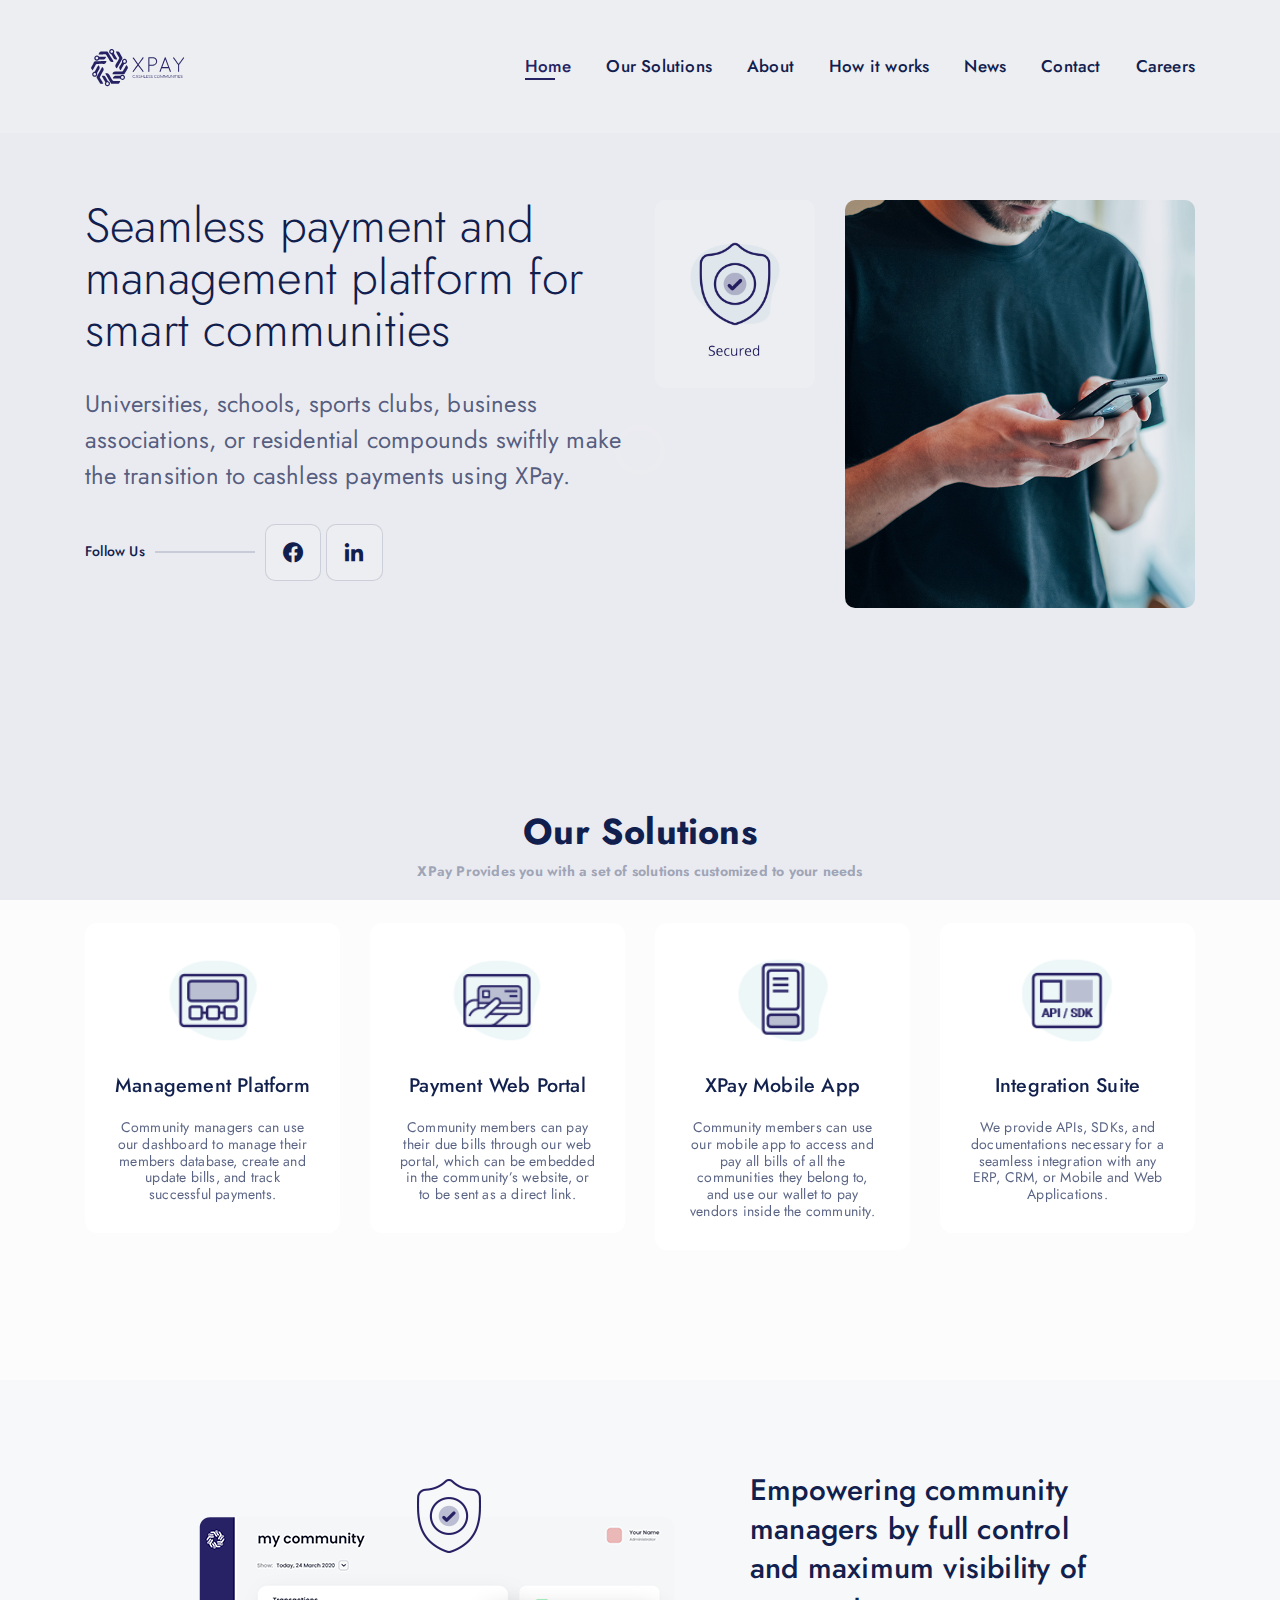
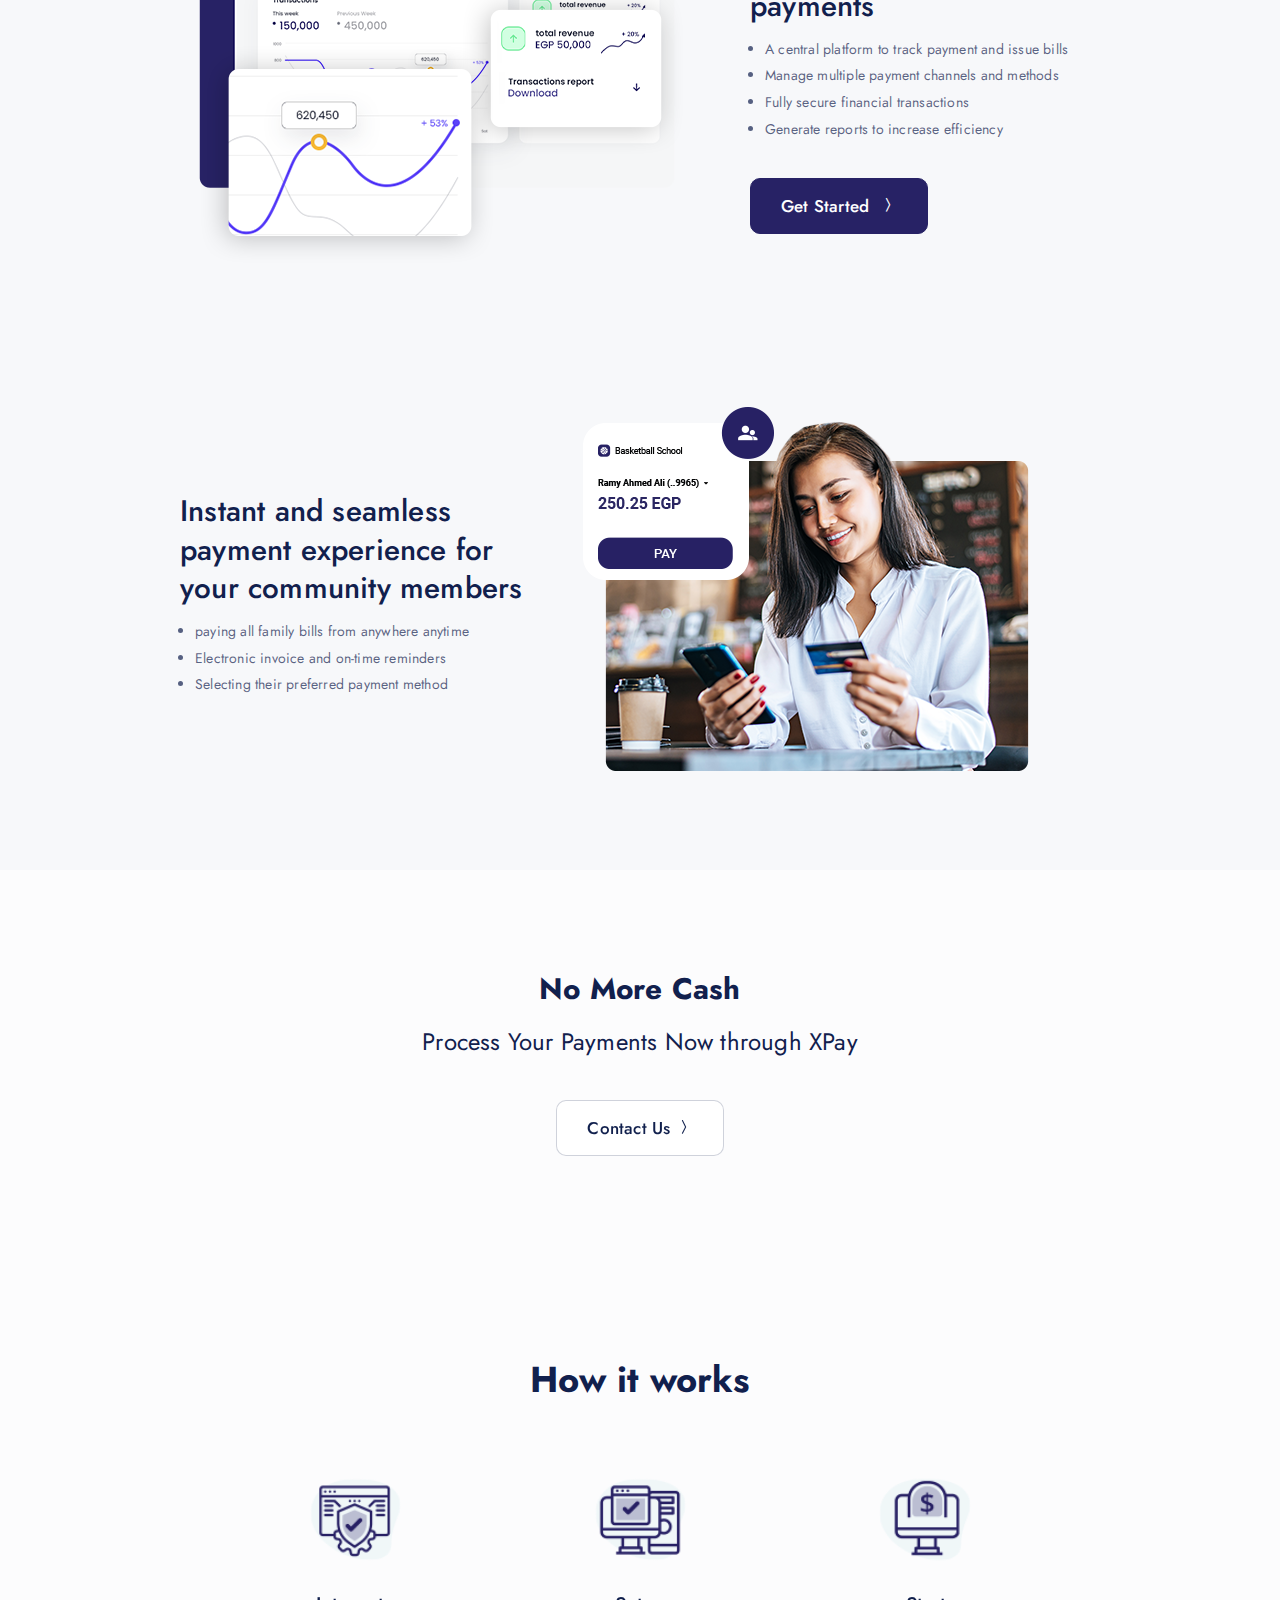
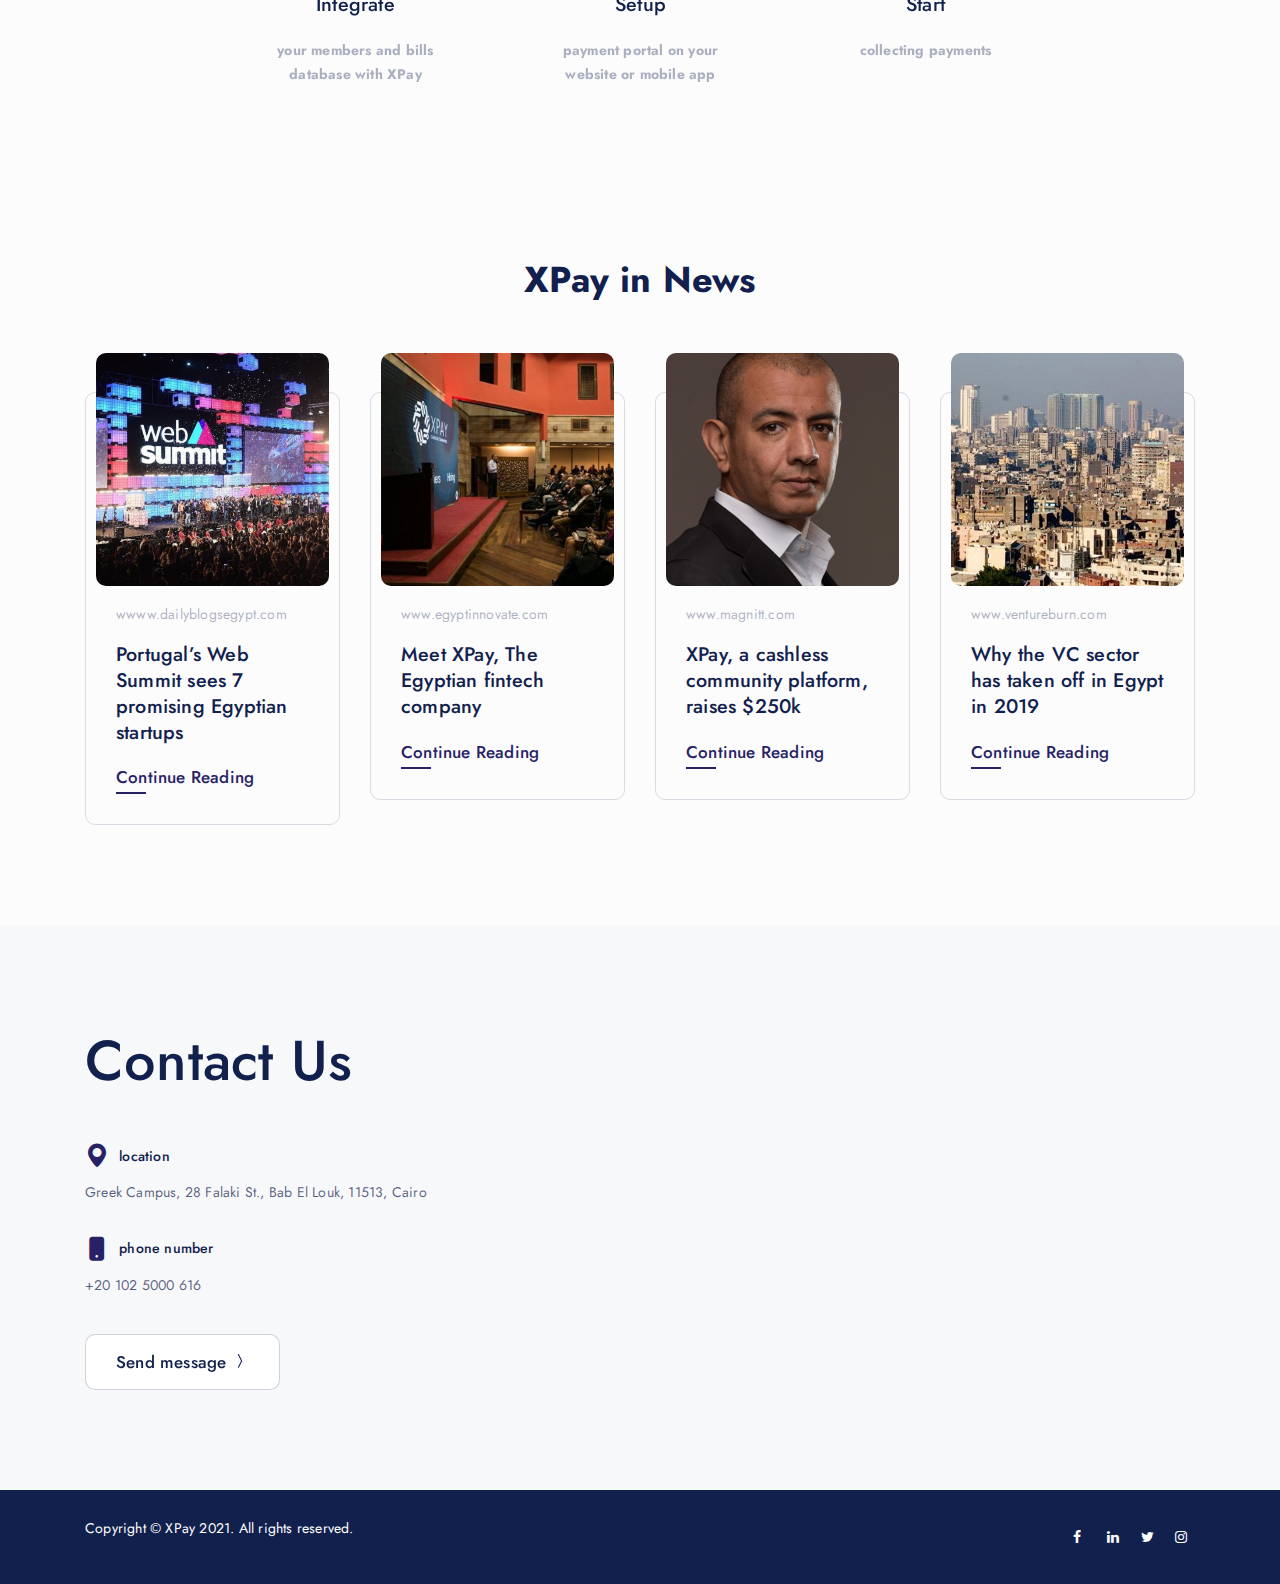
==== commit 4655f9e2: "Add files via upload" ====
--- a/index.html
+++ b/index.html
@@ -2,396 +2,629 @@
 <html lang="en">
 
 <head>
-    <!-- Required meta tags -->
     <meta charset="utf-8">
-    <meta name="viewport" content="width=device-width, initial-scale=1, shrink-to-fit=no">
-    <!-- favicon -->
-    <link rel="shortcut icon" type="image/x-icon" href="assets/img/favicon.ico">
-    <!-- Bootstrap CSS -->
-    <link rel="stylesheet" href="assets/vendors/bootstrap/css/bootstrap.min.css">
-    <!-- animation CSS -->
-    <link rel="stylesheet" href="assets/vendors/animation/animate.css">
-    <!-- icon CSS -->
-    <link rel="stylesheet" href="assets/vendors/elegant-icon/style.css">
-    <!-- animation CSS -->
-    <link rel="stylesheet" href="assets/vendors/slick/slick.css">
-    <link rel="stylesheet" href="assets/vendors/slick/slick-theme.css">
-    <link rel="stylesheet" href="assets/vendors/spilitting/splitting.css">
-    <link rel="stylesheet" href="assets/vendors/nice-select/css/nice-select.css">
-    <!-- Custome CSS -->
+    <meta name="viewport" content="width=device-width, initial-scale=1">
+    <meta name="format-detection" content="telephone=no">
+    <title>XPay website</title>
+    <meta name="author" content="tansh">
+    <meta name="description" content="HTML Teamplate">
+    <meta name="keywords" content="agency, personal, photography, one page">
+
+    <!-- FAVICON FILES -->
+    <link href="assets/images/icons/apple-touch-icon-144-precomposed.png" rel="apple-touch-icon" sizes="144x144">
+    <link href="assets/images/icons/apple-touch-icon-120-precomposed.png" rel="apple-touch-icon" sizes="120x120">
+    <link href="assets/images/icons/apple-touch-icon-76-precomposed.png" rel="apple-touch-icon" sizes="76x76">
+    <link href="assets/images/icons/favicon.png" rel="shortcut icon">
+
+    <!-- CSS FILES -->
+    <link rel="stylesheet" href="assets/css/bootstrap.min.css">
+    <link rel="stylesheet" href="assets/fonts/iconfonts.css">
+    <link rel="stylesheet" href="assets/css/plugins.css">
     <link rel="stylesheet" href="assets/css/style.css">
     <link rel="stylesheet" href="assets/css/responsive.css">
-    <title>Naturesta</title>
+    <link rel="stylesheet" href="assets/css/color.css">
 </head>
 
 <body>
-    <div class="body_wrapper">
-        <div id="preloader">
-            <div class="product_name">Naturesta</div>
+    <div id="dtr-wrapper" class="clearfix">
+
+        <!-- preloader starts -->
+        <div class="dtr-preloader">
+            <div class="dtr-preloader-inner">
+                <div class="dtr-preloader-img"></div>
+            </div>
         </div>
-        <header class="header_area">
+        <!-- preloader ends -->
+
+        <!-- Small Devices Header
+============================================= -->
+        <div class="dtr-responsive-header fixed-top">
+            <div class="container">
+
+                <!-- small devices logo -->
+                <a href="index.html"><img src="assets/images/xpay_logo.svg" alt="logo"></a>
+                <!-- small devices logo ends -->
+
+                <!-- menu button -->
+                <button id="dtr-menu-button" class="dtr-hamburger" type="button"><span
+                        class="dtr-hamburger-lines-wrapper"><span class="dtr-hamburger-lines"></span></span></button>
+            </div>
+            <div class="dtr-responsive-header-menu"></div>
+        </div>
+        <!-- Small Devices Header ends
+============================================= -->
+
+        <!-- Header
+============================================= -->
+        <header id="dtr-header-global" class="fixed-top">
             <div class="container">
                 <div class="d-flex align-items-center justify-content-between">
-                    <a href="#" class="logo">
-                        <img src="assets/img/logo-w.png" alt="">
-                        <img src="assets/img/logo-b.png" alt="">
-                    </a>
-                    <a href="info@Naturesta.net" class="h_contact_info">info@Naturesta.net</a>
-                    <div class="burger_menu">
-                        <span></span>
-                        <span></span>
-                        <span></span>
-                        <span></span>
-                        <span></span>
-                        <span></span>
-                    </div>
+
+                    <!-- header left starts -->
+                    <div class="dtr-header-left">
+
+                        <!-- logo -->
+                        <a class="logo-default dtr-scroll-link" href="#home"><img src="assets/images/xpay_logo.svg"
+                                alt="logo" width="108"></a>
+
+                        <!-- logo on scroll -->
+                        <a class="logo-alt dtr-scroll-link" href="#home"><img src="assets/images/xpay_logo.svg"
+                                alt="logo" width="108"></a>
+                        <!-- logo on scroll ends -->
+
+                    </div>
+                    <!-- header left ends -->
+
+                    <!-- menu starts-->
+                    <div class="dtr-header-right">
+                        <div class="main-navigation dtr-menu-dark">
+                            <ul class="sf-menu dtr-scrollspy dtr-nav dark-nav-on-load dark-nav-on-scroll">
+                                <li> <a class="nav-link" href="#home">Home</a> </li>
+                                <li> <a class="nav-link" href="#services">Our Solutions</a> </li>
+                                <li> <a class="nav-link" href="#about">About</a> </li>
+                                <li> <a class="nav-link" href="#works">How it works</a> </li>
+                                <li> <a class="nav-link" href="#blog">News</a> </li>
+                                <li> <a class="nav-link" href="#contact">Contact</a> </li>
+                                                              <li> <a class="nav-link" href="Careers.html">Careers</a> </li>
+                            </ul>
+                        </div>
+                    </div>
+                    <!-- menu ends -->
+
                 </div>
             </div>
         </header>
-        <div class="offcanvas_menu">
-            <ul class="navbar-nav side_menu">
-              <li class="nav-item">
-                  <a class="nav-link" href="index.html">
-                      Home
-                  </a>
-              </li>
-                <li class="nav-item">
-                    <a class="nav-link" href="about.html">
-                        About
-                    </a>
-                </li>
-
-            </ul>
+        <!-- header ends
+================================================== -->
+
+        <!-- == main content area starts == -->
+        <div id="dtr-main-content">
+
+            <!-- hero section starts
+================================================== -->
+            <section id="home" class="dtr-section dtr-hero-section-top-padding dtr-pb-100">
+                <div class="container">
+
+                    <!--===== row 1 starts =====-->
+                    <div class="row">
+
+                        <!-- column 1 starts -->
+                        <div class="col-12 col-md-6">
+
+                            <!-- intro text -->
+
+                            <p class="text-size-xl font-weight-300 color-dark">Seamless payment and management platform
+                                for smart communities</p>
+                            <div class="spacer-20"></div>
+
+                            <!-- column 1 starts -->
+                            <div class="col-12 col-md-12 px-0">
+
+                                <!-- text -->
+                                <p class="text-size-md">Universities, schools, sports clubs, business associations, or
+                                    residential compounds swiftly make the transition to cashless payments using XPay.
+                                </p>
+                                <!-- social starts -->
+                                <ul class="dtr-social dtr-social-list dtr-styled-social text-left dtr-mt-30">
+                                    <li class="dtr-social-title font-weight-500 color-dark">Follow Us</li>
+                                    <li><a href="https://www.facebook.com/XpayEG/"
+                                            class="dtr-social-button dtr-facebook" target="_blank"
+                                            title="facebook"><span>Facebook</span></a></li>
+                                    <li><a href="https://www.linkedin.com/company/xpayeg/"
+                                            class="dtr-social-button dtr-linkedin" target="_blank"
+                                            title="Linkedin"><span>Linkedin</span></a></li>
+                                </ul>
+                                <div class="spacer-20"></div>
+                            </div>
+                            <!-- column 1 ends -->
+                        </div>
+
+
+
+                        <!-- column 2 starts -->
+                        <div class="col-12 col-md-2">
+
+                            <!--=== img slider - 3col starts ===-->
+                            <div class="dtr-slick-slider dtr-img-slider-1col dtr-rounded-img">
+                                <!-- img 1 -->
+                                <div> <img src="assets/images/photography_img7.jpg" alt="image"> </div>
+                                <!-- img 2 -->
+                                <div> <img src="assets/images/photography_img9.jpg" alt="image"> </div>
+                                <!-- img 3 -->
+                                <div> <img src="assets/images/photography_img8.jpg" alt="image"> </div>
+                            </div>
+                            <!--=== img slider - 3col ends ===-->
+
+                        </div>
+                        <!-- column 2 ends -->
+
+                        <!-- column 3 starts -->
+                        <div class="col-12 col-md-4 small-device-space">
+                            <!-- photo box starts -->
+                            <div class="dtr-video-wrapper dtr-rounded-img ">
+                                <!-- image -->
+                                <img src="assets/images/photography_img2.jpg" alt="image">
+                            </div>
+                            <!-- photo box ends -->
+
+                        </div>
+
+                        <!--===== row 1 ends =====-->
+
+
+
+                    </div>
+                    <!--===== row 2 ends =====-->
+
+                </div>
+            </section>
+            <!-- hero section ends
+================================================== -->
+            <!-- services section starts
+================================================== -->
+            <section id="services" class="dtr-section dtr-py-100">
+                <div class="container">
+
+                    <!-- heading starts -->
+                    <div class="dtr-styled-heading heading-center">
+                        <h2>Our Solutions</h2>
+                        <p>XPay Provides you with a set of solutions customized to your needs</p>
+                    </div>
+                    <!-- heading ends -->
+
+                    <div class="row">
+
+                        <!-- box 1 starts -->
+                        <div class="col-12 col-sm-6 col-lg-3">
+                            <div
+                                class="dtr-service-box bg-white d-flex flex-column justify-content-center align-items-center">
+
+                                <img src="assets/images/icon-3.png" alt="image">
+                                <h4 class="dtr-service-heading">Management Platform</h4>
+                                <p class="text-center">Community managers can use our dashboard to manage their members
+                                    database, create and
+                                    update bills, and track successful payments.</p>
+                            </div>
+                        </div>
+                        <!-- box 1 ends -->
+
+                        <!-- box 2 starts -->
+                        <div class="col-12 col-sm-6 col-lg-3">
+                            <div
+                                class="dtr-service-box bg-white d-flex flex-column justify-content-center align-items-center">
+
+                                <img src="assets/images/icon-2.png" alt="image" class="img-fluid">
+                                <h4 class="dtr-service-heading">Payment Web Portal</h4>
+                                <p class="text-center">Community members can pay their due bills through our web portal,
+                                    which can be
+                                    embedded in the community’s website, or to be sent as a direct link.</p>
+                            </div>
+                        </div>
+                        <!-- box 2 ends -->
+
+                        <!-- box 3 starts -->
+                        <div class="col-12 col-sm-6 col-lg-3">
+                            <div
+                                class="dtr-service-box bg-white d-flex flex-column justify-content-center align-items-center">
+
+                                <img src="assets/images/icon-1.png" alt="image">
+                                <h4 class="dtr-service-heading">XPay Mobile App</h4>
+                                <p class="text-center">Community members can use our mobile app to access and pay all
+                                    bills of all the
+                                    communities they belong to, and use our wallet to pay vendors inside the community.
+                                </p>
+                            </div>
+                        </div>
+                        <!-- box 3 ends -->
+
+                        <!-- box 4 starts -->
+                        <div class="col-12 col-sm-6 col-lg-3">
+                            <div
+                                class="dtr-service-box bg-white d-flex flex-column justify-content-center align-items-center">
+                                <img src="assets/images/icon-5.png" alt="image">
+                                <h4 class="dtr-service-heading">Integration Suite</h4>
+                                <p class="text-center">We provide APIs, SDKs, and documentations necessary for a
+                                    seamless integration with
+                                    any ERP, CRM, or Mobile and Web Applications.</p>
+                            </div>
+                        </div>
+                        <!-- box 4 ends -->
+
+
+                    </div>
+                </div>
+            </section>
+
+            <!-- services section ends
+================================================== -->
+
+            <!-- about section starts
+================================================== -->
+            <section id="about" class="dtr-section dtr-py-10 bg-light-blue">
+                <div class="container">
+
+                    <!--===== row 1 starts =====-->
+                    <div class="row d-flex align-items-center justify-content-center">
+
+                        <!-- column 1 starts -->
+                        <div class="col-12 col-md-6 small-device-space">
+                            <div class="dtr-pr-30"> <img src="assets/images/agency_img.png" alt="image"> </div>
+                        </div>
+                        <!-- column 1 ends -->
+
+                        <!-- column 2 starts -->
+                        <div class="col-12 col-md-4">
+
+                            <!-- heading ends -->
+                            <!-- text -->
+                            <h3 class="font-weight-500 color-dark">Empowering community managers by full control and
+                                maximum visibility of payments</h3>
+                            <div class="col-12 col-md-12">
+                                <ul class="lp-list text-align-left font-scale-5 line-height-scale-7 lp-list--bullet"
+                                    data-guid="3f1db159-379c-07b4-073d-0c4369ed6d13">
+                                    <li>A central platform to track payment and issue bills </p= /li>
+                                    <li>Manage multiple payment channels and methods</li>
+                                    <li>Fully secure financial transactions</li>
+                                    <li>Generate reports to increase efficiency</li>
+                                </ul>
+                            </div>
+                            <!-- link starts -->
+                            <a href="#contact" class="dtr-btn btn-blue dtr-mt-30">Get Started <i
+                                    class="icon-chevron-compact-right"></i></a>
+                        </div>
+                        <!-- column 2 ends -->
+
+                    </div>
+                    <!--===== row 1 ends =====-->
+
+                </div>
+            </section>
+            <!-- about section ends
+================================================== -->
+
+
+            <!-- about section starts
+================================================== -->
+            <section id="about" class="dtr-section dtr-py-10 bg-light-blue">
+                <div class="container">
+
+                    <!--===== row 1 starts =====-->
+                    <div class="row d-flex align-items-center justify-content-center">
+
+                        <!-- column 2 starts -->
+                        <div class="col-12 col-md-4">
+
+
+                            <!-- heading ends -->
+                            <!-- text -->
+                            <h3 class="font-weight-500 color-dark">Instant and seamless payment experience for your
+                                community members</h3>
+                            <div class="col-12 col-md-12">
+                                <ul class="lp-list text-align-left font-scale-5 line-height-scale-7 lp-list--bullet"
+                                    data-guid="3f1db159-379c-07b4-073d-0c4369ed6d13">
+                                    <li>paying all family bills from anywhere anytime</li>
+                                    <li>Electronic invoice and on-time reminders</li>
+                                    <li>Selecting their preferred payment method</li>
+                                </ul>
+                                <!-- column 2 ends -->
+
+                            </div>
+                            <!--===== row 1 ends =====-->
+
+                        </div>
+                        <!-- column 1 starts -->
+                        <div class="col-12 col-md-6 small-device-space">
+                            <div class="dtr-pr-30"> <img src="assets/images/agency_img1.png" alt="image"> </div>
+                        </div>
+                        <!-- column 1 ends -->
+
+                    </div>
+                </div>
+            </section>
+            <!-- about section ends
+================================================== -->
+
+            <!-- cta section starts
+================================================== -->
+            <section class="dtr-section parallax dtr-py-100"
+                style="background-image: url(assets/images/background-cta.jpg);">
+                <div class="container">
+
+                    <!--== row starts ==-->
+                    <div class="row text-center">
+                        <div class="col-12">
+                            <h3 class="font-family-alt font-weight-700 color-dark">No More Cash</h3>
+                            <p class="color-dark text-size-md">Process Your Payments Now through XPay</p>
+                            <!-- link starts -->
+                            <a href="#contact" class="dtr-btn btn-white dtr-mt-30">Contact Us<i
+                                    class="icon-chevron-compact-right"></i></a>
+                            <!-- link ends -->
+                        </div>
+                    </div>
+                    <!--== row ends ==-->
+
+                </div>
+            </section>
+            <!-- cta section ends
+================================================== -->
+
+            <!-- How it works section starts
+================================================== -->
+            <section id="works" class="dtr-section dtr-pb-10 dtr-pt-100">
+                <div class="container">
+
+                    <!-- heading starts -->
+                    <div class="dtr-styled-heading heading-center ">
+                        <h2>How it works</h2>
+                    </div>
+                    <!-- heading ends -->
+
+                    <div class="row d-flex justify-content-center">
+
+                        <!-- box 1 starts -->
+                        <div class="col-12 col-sm-6 col-lg-3">
+                            <div class="dtr-service-box dtr-styled-heading heading-center">
+
+                                <img src="assets/images/icon-6.png" alt="image">
+                                <h4 class="dtr-service-heading">Integrate</h4>
+                                <p>your members and bills<br>database with XPay </p>
+                            </div>
+                        </div>
+                        <!-- box 1 ends -->
+
+                        <!-- box 2 starts -->
+                        <div class="col-12 col-sm-6 col-lg-3">
+                            <div class="dtr-service-box dtr-styled-heading heading-center">
+
+                                <img src="assets/images/icon-7.png" alt="image">
+                                <h4 class="dtr-service-heading">Setup</h4>
+                                <p>payment portal on your<br>website or mobile app</p>
+                            </div>
+                        </div>
+                        <!-- box 2 ends -->
+
+                        <!-- box 3 starts -->
+                        <div class="col-12 col-sm-6 col-lg-3">
+                            <div class="dtr-service-box dtr-styled-heading heading-center">
+                                <img src="assets/images/icon-8.png" alt="image">
+                                <h4 class="dtr-service-heading">Start</h4>
+                                <p>collecting payments</p>
+                            </div>
+                        </div>
+                        <!-- box 3 ends -->
+
+
+                    </div>
+                </div>
+            </section>
+
+            <!-- How it works section ends
+================================================== -->
+            <!-- blog section starts
+================================================== -->
+            <section id="blog" class="dtr-section dtr-py-100">
+                <div class="container">
+
+                    <!-- heading starts -->
+                    <div class="dtr-styled-heading heading-center">
+                        <h2>XPay in News</h2>
+                    </div>
+                    <!-- heading ends -->
+
+                    <!--== row starts ==-->
+                    <div class="row dtr-mt-50">
+
+                        <!-- column 1 starts -->
+                        <div class="col-12 col-md-3">
+
+                            <!-- blog item 1 starts -->
+                            <div class="dtr-blog-item">
+                                <!-- image -->
+                                <div class="dtr-post-img"> <img src="assets/images/blogpost-img1.jpg" alt="image"></div>
+                                <div class="dtr-post-content">
+                                    <ul class="dtr-blog-meta color-grey">
+                                        <li>wwww.dailyblogsegypt.com</li>
+                                    </ul>
+                                    <h4>Portugal’s Web Summit sees 7 promising Egyptian startups</h4>
+                                    <a href="https://dailyblogegypt.com/2019/11/03/portugals-web-summit-sees-7-promising-egyptian-startups/"target="_blank"
+                                        class="dtr-read-more">Continue Reading</a>
+                                </div>
+                            </div>
+                            <!-- blog item 1 ends -->
+
+                        </div>
+                        <!-- column 1 ends -->
+
+                        <!-- column 2 starts -->
+                        <div class="col-12 col-md-3">
+
+                            <!-- blog item 2 starts -->
+                            <div class="dtr-blog-item">
+                                <!-- image -->
+                                <div class="dtr-post-img"> <img src="assets/images/blogpost-img2.jpg" alt="image"></div>
+                                <div class="dtr-post-content">
+                                    <ul class="dtr-blog-meta color-grey">
+                                        <li>www.egyptinnovate.com</li>
+                                    </ul>
+                                    <h4>Meet XPay, The Egyptian fintech company</h4>
+                                    <a href="https://egyptinnovate.com/en/success-stories/meet-xpay-egyptian-fintech-company-making-payments-easier-18000-users"target="_blank"
+                                        class="dtr-read-more">Continue Reading</a>
+                                </div>
+                            </div>
+                            <!-- blog item 2 ends -->
+
+                        </div>
+                        <!-- column 2 ends -->
+
+                        <!-- column 3 starts -->
+                        <div class="col-12 col-md-3">
+
+                            <!-- blog item 3 starts -->
+                            <div class="dtr-blog-item">
+                                <!-- image -->
+                                <div class="dtr-post-img"> <img src="assets/images/blogpost-img3.jpg" alt="image"></div>
+                                <div class="dtr-post-content">
+                                    <ul class="dtr-blog-meta color-grey">
+                                        <li>www.magnitt.com</li>
+                                    </ul>
+                                    <h4>XPay, a cashless community platform, raises $250k</h4>
+                                    <a href="https://magnitt.com/news/47040/egypt-ever-expanding-fintech-industry-welcomes-another-startup-funding-xpay-cashless-community"target="_blank"
+                                        class="dtr-read-more">Continue Reading</a>
+                                </div>
+                            </div>
+                            <!-- blog item 3 ends -->
+
+                        </div>
+                        <!-- column 3 ends -->
+                        <!-- column 4 starts -->
+                        <div class="col-12 col-md-3">
+
+                            <!-- blog item 4 starts -->
+                            <div class="dtr-blog-item">
+                                <!-- image -->
+                                <div class="dtr-post-img"> <img src="assets/images/blogpost-img4.jpg" alt="image"></div>
+                                <div class="dtr-post-content">
+                                    <ul class="dtr-blog-meta color-grey">
+                                        <li>www.ventureburn.com</li>
+                                    </ul>
+                                    <h4>Why the VC sector has taken off in Egypt in 2019</h4>
+                                    <a href="https://ventureburn.com/2019/11/why-the-vc-sector-has-taken-off-in-egypt-in-2019/"target="_blank"
+                                        class="dtr-read-more">Continue Reading</a>
+                                </div>
+                            </div>
+                            <!-- blog item 4 ends -->
+
+                        </div>
+                        <!-- column 3 ends -->
+                    </div>
+                    <!--== row starts ==-->
+
+                </div>
+            </section>
+            <!-- blog section ends
+================================================== -->
+
+            <!-- contact section starts
+================================================== -->
+            <section id="contact" class="dtr-section dtr-py-100 bg-light-blue">
+                <div class="container">
+
+                    <!-- heading starts -->
+                    <div class="dtr-styled-heading">
+                        <h1>Contact Us</h1>
+                    </div>
+                    <!-- heading ends -->
+
+                    <!--== row starts ==-->
+                    <div class="row">
+
+                        <!-- column 1 starts -->
+                        <div class="col-12 col-md-12">
+                          <p class="d-flex align-items-center"><i
+                                  class="icon-geo-alt dtr-mr-10 text-size-md color-blue"></i><span
+                                  class="font-weight-500 color-dark">location</span></p>
+                          <p>Greek Campus, 28 Falaki St., Bab El Louk, 11513, Cairo</p>
+                          <div class="spacer-20"></div>
+                          <p class="d-flex align-items-center"><i
+                                  class="icon-phone-fill dtr-mr-10 text-size-md color-blue"></i><span
+                                  class="font-weight-500 color-dark">phone number</span></p>
+                          <p>+20 102 5000 616</p>
+                            <!-- form starts -->
+                            <div      <i> <a href="https://forms.clickup.com/f/2a24f-4124/KQ7TYMHH07ZCF9GP53" target="_blank" class="dtr-btn btn-white dtr-mt-30">Send message<i
+                                          class="icon-chevron-compact-right"></i></a>
+                            </div>
+                            <!-- form ends -->
+
+                        </div>
+                        <!-- column 1 ends -->
+
+
+                    </div>
+                    <!--== row ends ==-->
+
+                </div>
+            </section>
+            <!-- contact section ends
+================================================== -->
+
+            <!-- footer section starts
+================================================== -->
+            <footer id="dtr-footer">
+
+                <!--== copyright starts ==-->
+                <div class="dtr-copyright">
+                    <div class="container">
+
+                        <!--== row starts ==-->
+                        <div class="row">
+
+                            <!-- column 1 starts -->
+                            <div class="col-12 col-md-6">
+                                <p> Copyright © XPay 2021. All rights reserved.</p>
+                            </div>
+                            <!-- column 1 ends -->
+
+                            <!-- column 2 starts -->
+                            <div class="col-12 col-md-6 text-right">
+                                <ul class="dtr-pipe-list">
+                                    <!-- Add icon library -->
+                                    <link rel="stylesheet"
+                                        href="https://cdnjs.cloudflare.com/ajax/libs/font-awesome/4.7.0/css/font-awesome.min.css">
+                                    <!-- Add font awesome icons -->
+                                    <a href="https://www.facebook.com/XpayEG/" class="fa fa-facebook"
+                                        target="_blank"></a>
+                                    <a href="https://www.linkedin.com/company/xpayeg" class="fa fa-linkedin"
+                                        target="_blank"></a>
+                                    <a href="https://twitter.com/XpayEG" class="fa fa-twitter" target="_blank"></a>
+                                    <a href="https://www.instagram.com/xpayeg/" class="fa fa-instagram"
+                                        target="_blank"></a>
+
+                                </ul>
+                            </div>
+                            <!-- column 2 ends -->
+
+                        </div>
+                        <!--== row ends ==-->
+
+                    </div>
+                </div>
+                <!--== copyright ends ==-->
+
+            </footer>
+            <!-- footer section ends
+================================================== -->
+
         </div>
-        <div id="luxy">
-            <!-- main_slider_area -->
-            <section class="main_slider_area">
-                <div class="container">
-                    <div class="main_slider ">
-                        <div class="slider_item">
-                            <div class="row">
-                                <div class="col-md-4 d-flex align-items-center">
-                                    <div class="slider_content">
-                                        <h2 data-splitting>Healthy, flavorful, fun sauces & condiments</h2>
-                                        <a href="https://www.facebook.com/NaturestaEgypt" class="theme_btn btn_white">Order Now</a>
-                                    </div>
-                                </div>
-                                <div class="col-md-8">
-                                    <div class="slider_img_info">
-                                        <div class="slider_img">
-                                            <img src="assets/img/home-one/slider_img.png" alt="">
-                                        </div>
-                                        <ul class="social_icon">
-                                            <li><a href="https://www.facebook.com/NaturestaEgypt">Facebook</a></li>
-                                            <li><a href="https://twitter.com/Naturestafoods/">Twitter</a></li>
-                                            <li><a href="https://www.instagram.com/NaturestaNaturesta/">Instagram</a></li>
-                                        </ul>
-                                    </div>
-                                </div>
-                            </div>
-                        </div>
-                        <div class="slider_item">
-                            <div class="row">
-                                <div class="col-md-4 d-flex align-items-center">
-                                    <div class="slider_content">
-                                        <h2 data-splitting>From Seed to Bottle; we grow our peppers from our own seed using<strong>organic methods</strong></h2>
-                                        <a href="https://www.facebook.com/NaturestaEgypt" class="theme_btn btn_white">Order Now</a>
-                                    </div>
-                                </div>
-                                <div class="col-md-8">
-                                    <div class="slider_img_info">
-                                        <div class="slider_img">
-                                            <img src="assets/img/home-one/slider_img2.png" alt="">
-                                        </div>
-                                        <ul class="social_icon">
-                                            <li><a href="https://www.facebook.com/NaturestaEgypt">Facebook</a></li>
-                                            <li><a href="https://twitter.com/Naturestafoods/">Twitter</a></li>
-                                            <li><a href="https://www.instagram.com/NaturestaNaturesta/">Instagram</a></li>
-                                        </ul>
-                                    </div>
-                                </div>
-                            </div>
-                        </div>
-                    </div>
-                    <div class="slider_nav">
-                        <a href="#" class="prev"><i class="arrow_left"></i></a>
-                        <a href="#" class="next"><i class="arrow_right"></i></a>
-                    </div>
-                </div>
-            </section>
-            <!-- main_slider_area -->
-            <!-- about_area -->
-            <section class="about_area">
-                <div class="container">
-                    <div class="sec_title text-center wow fadeInUp">
-                        <h2>About Us</h2>
-                    </div>
-                    <div class="row">
-                        <div class="col-lg-6">
-                            <div class="about_content text-right wow fadeInUp" data-wow-delay="0.2s">
-                                <p>From seed to bottle, we grow our crops from seed using organic agriculture methods free from GMO's, harmful chemicals and pesticides. Then we blend it with the finest all natural ingredients without any artificial additives. The result is a great tasting sauce with zero calories, zero fat.
-                                </p>
-                                <a href="https://www.facebook.com/NaturestaEgypt" class="theme_btn">Learn more about us</a>
-                            </div>
-                        </div>
-                        <div class="col-lg-6">
-                            <div class="fact_item wow fadeInUp" data-wow-delay="0.2s">
-                                <div class>+1m</div>
-                                <p>Order per month<p>
-                            </div>
-                            <div class="fact_item wow fadeInUp" data-wow-delay="0.4s">
-                                <div class>+200k</div>
-                                <p>Happy Customers</p>
-                            </div>
-                        </div>
-                    </div>
-                </div>
-            </section>
-            <!-- about_area -->
-            <!-- portfolio_area -->
-            <section class="portfolio_area">
-                <div class="container">
-                    <div class="row portfolio_gallery">
-                        <div class="col-lg-4 col-md-6">
-                            <div class="portfolio_item">
-                                <div class="overlay_img">
-                                    <img src="assets/img/home-one/01.jpg" alt="">
-                                    <div class="content">
-                                        <a href="#">
-                                            <h3>Naturesta Ketchup Original (355gm)<br>31.00 EGP</h3>
-                                        </a>
-                                        <a href="https://staging-iframe.xpay.app/i/community/X4kAyBb/product/m2J7eBK" class="theme_btn">Order</a>
-                                    </div>
-                                </div>
-                            </div>
-                        </div>
-                        <div class="col-lg-4 col-md-6">
-                            <div class="portfolio_item">
-                                <div class="overlay_img">
-                                    <img src="assets/img/home-one/05.jpg" alt="">
-                                    <div class="content">
-                                        <a href="#">
-                                            <h3>Naturesta Sweet Chili Thai Sauce (180gm)<br>35.00 EGP</h3>
-                                        </a>
-                                        <a href="https://staging-iframe.xpay.app/i/community/X4kAyBb/product/m2J7eBK" class="theme_btn">Order</a>
-                                    </div>
-                                </div>
-                            </div>
-                        </div>
-                        <div class="col-lg-4 col-md-6">
-                            <div class="portfolio_item">
-                                <div class="overlay_img">
-                                    <img src="assets/img/home-one/03.jpg" alt="">
-                                    <div class="content">
-                                        <a href="#">
-                                            <h3>Naturesta Buffalo Hot sauce (180gm)<br>35.00 EGP</h3>
-                                        </a>
-                                        <a href="https://staging-iframe.xpay.app/i/community/X4kAyBb/product/m2J7eBK" class="theme_btn">Order</a>
-                                    </div>
-                                </div>
-                            </div>
-                        </div>
-                        <div class="col-lg-4 col-md-6">
-                            <div class="portfolio_item">
-                                <div class="overlay_img">
-                                    <img src="assets/img/home-one/04.jpg" alt="">
-                                    <div class="content">
-                                        <a href="#">
-                                            <h3>Naturesta Sriracha Hot Sauce (180gm)<br>35.00 EGP</h3>
-                                        </a>
-                                        <a href="https://staging-iframe.xpay.app/i/community/X4kAyBb/product/m2J7eBK" class="theme_btn">Order</a>
-                                    </div>
-                                </div>
-                            </div>
-                        </div>
-                        <div class="col-lg-4 col-md-6">
-                            <div class="portfolio_item">
-                                <div class="overlay_img">
-                                    <img src="assets/img/home-one/05.jpg" alt="">
-                                    <div class="content">
-                                        <a href="#">
-                                            <h3>Naturesta Harissa Original Moroccan hot sauce (180gm)<br>35.00 EGP</h3>
-                                        </a>
-                                        <a href="https://staging-iframe.xpay.app/i/community/X4kAyBb/product/m2J7eBK" class="theme_btn">Order</a>
-                                    </div>
-                                </div>
-                            </div>
-                        </div>
-                        <div class="col-lg-4 col-md-6">
-                            <div class="portfolio_item">
-                                <div class="overlay_img">
-                                    <img src="assets/img/home-one/06.jpg" alt="">
-                                    <div class="content">
-                                        <a href="#">
-                                            <h3>Naturesta Chili Lime hot sauce (180gm)<br>35.00 EGP</h3>
-                                        </a>
-                                        <a href="https://staging-iframe.xpay.app/i/community/X4kAyBb/product/m2J7eBK" class="theme_btn">Order</a>
-                                    </div>
-                                </div>
-                            </div>
-                        </div>
-                        <div class="col-lg-4 col-md-6">
-                            <div class="portfolio_item">
-                                <div class="overlay_img">
-                                    <img src="assets/img/home-one/08.jpg" alt="">
-                                    <div class="content">
-                                        <a href="#">
-                                            <h3>Naturesta XtraHot hot sauce 180gm<br>35.00 EGP</h3>
-                                        </a>
-                                        <a href="https://staging-iframe.xpay.app/i/community/X4kAyBb/product/m2J7eBK" class="theme_btn">Order</a>
-                                    </div>
-                                </div>
-                            </div>
-                        </div>
-                        <div class="col-lg-4 col-md-6">
-                            <div class="portfolio_item">
-                                <div class="overlay_img">
-                                    <img src="assets/img/home-one/07.jpg" alt="">
-                                    <div class="content">
-                                        <a href="#">
-                                            <h3>Naturesta Ketchup 4.5KG Gallon (Jerken)<br>100.00 EGP</h3>
-                                        </a>
-                                        <a href="https://staging-iframe.xpay.app/i/community/X4kAyBb/product/m2J7eBK" class="theme_btn">Order</a>
-                                    </div>
-                                </div>
-                            </div>
-                        </div>
-                        <div class="col-lg-4 col-md-6">
-                            <div class="portfolio_item">
-                                <div class="overlay_img">
-                                    <img src="assets/img/home-one/09.jpg" alt="">
-                                    <div class="content">
-                                        <a href="#">
-                                            <h3>Naturesta Harissa Green Moroccan Hot Sauce (180gm)<br>35.00 EGP</h3>
-                                        </a>
-                                        <a href="https://staging-iframe.xpay.app/i/community/X4kAyBb/product/m2J7eBK" class="theme_btn">Order</a>
-                                    </div>
-                                </div>
-                            </div>
-                        </div>
-                    </div>
-                    <div class="text-center">
-                        <a href="https://staging-iframe.xpay.app/i/community/X4kAyBb/product/m2J7eBK" class="theme_btn">See all products</a>
-                    </div>
-                </div>
-            </section>
-            <!-- portfolio_area -->
-
-            <!-- contact area -->
-            <section class="contact_area black_bg">
-                <div class="container">
-                    <div class="row">
-                        <div class="col-lg-5">
-                            <div class="contact_info wow fadeInDown" data-wow-delay="0.2s">
-                                <h2>Cairo,Egypt</h2>
-                                <p>Find our products at <p> Saudi, Gourmet, alpha, Oscar, Sunny, Royal House</p>
-                            </div>
-                        </div>
-                        <div class="col-lg-6 offset-lg-1">
-                            <form action="#" class="row contact_form wow fadeInDown" data-wow-delay="0.4s">
-                                <div class="col-lg-6 form-group">
-                                    <input type="text" class="form-control" placeholder="Your email *">
-                                </div>
-                                <div class="col-lg-6 form-group">
-                                    <input type="text" class="form-control" placeholder="Phone *">
-                                </div>
-                                <div class="col-lg-12 form-group">
-                                    <select class="form-control" id="exampleFormControlSelect1">
-                                        <option>I need to make order</option>
-                                        <option>I need to make partnership</option>
-                                    </select>
-                                </div>
-                                <div class="col-md-6">
-                                    <button type="submit" class="submit_btn">
-                                        Send Message
-                                    </button>
-                                </div>
-                                <div class="col-md-6">
-                                    <div class="form-check">
-                                        <input class="form-check-input" type="checkbox" value="" id="defaultCheck1">
-                                        <label class="form-check-label" for="defaultCheck1">
-                                            I agree to receive information
-                                        </label>
-                                    </div>
-                                </div>
-                            </form>
-                        </div>
-                    </div>
-                    <div class="border_bottom"></div>
-                </div>
-            </section>
-            <!-- contact area -->
-            <!-- footer area -->
-            <footer class="black_bg">
-                <div class="footer_top">
-                    <div class="container">
-                        <div class="row">
-                            <div class="col-md-4 col-sm-6 wow fadeInDown" data-wow-delay="0.2s">
-                                <div class="f_widget about-widget">
-                                    <a href="#" class="f_logo"><img src="assets/img/logo-w.png" alt=""></a>
-                                    <p>From seed to bottle, we grow our crops from seed using organic agriculture methods free from GMO's, harmful chemicals and pesticides. Then we blend it with the finest all natural ingredients without any artificial additives. The result is a great tasting sauce with zero calories, zero fat. </p>
-                                </div>
-                            </div>
-                            <div class="col-md-4 col-sm-6 wow fadeInDown" data-wow-delay="0.3s">
-                                <div class="f_widget social_widget">
-                                    <h3 class="f_title">Follow Us On</h3>
-                                    <ul class="list-unstyled">
-                                        <li><a href="https://www.facebook.com/naturestaEgypt/">Facebook</a></li>
-                                        <li><a href="https://twitter.com/Naturestafoods/">Twitter</a></li>
-                                        <li><a href="https://www.instagram.com/NaturestaNaturesta/">Instagram</a></li>
-                                    </ul>
-                                </div>
-                            </div>
-                            <div class="col-md-4 wow fadeInDown" data-wow-delay="0.5s">
-                                <div class="f_widget contact_widget">
-                                    <h3 class="f_title">Contact Us</h3>
-                                    <ul class="list-unstyled">
-                                        <li>Phone: <a href="+201004048085">0100 4048 085</a>
-                                        </li>
-                                        <li>Email: <a href="#">info@Naturesta.net</a></li>
-                                        <li>Industrial Zone 1Al Salam First, Cairo Governorate, Egypt
-</li>
-                                        <li><a href="Terms_And_Conditions.html">Terms And Conditions</a></li>
-                                        <li><a href="company_policy.html">Company Policy</a></li>
-                                    </ul>
-                                </div>
-                            </div>
-                        </div>
-                    </div>
-                </div>
-                <div class="footer_bottom">
-                    <div class="container">
-                        <div class="row">
-                            <div class="col-md-7 col-sm-9">
-                                <p>© 2020 Naturesta, designed by <a href="https://www.behance.net/i_medoismail">medo ismail</a></p>
-                            </div>
-                            <div class="col-md-5 col-sm-3 text-right">
-                                <a href="#" class="go_top">go back up <i class="arrow_up"></i></a>
-                            </div>
-                        </div>
-                    </div>
-                </div>
-            </footer>
-            <!-- footer area -->
-        </div>
+        <!-- == main content area ends == -->
+
     </div>
-
-    <!-- Optional JavaScript -->
-    <!-- jQuery first, then Popper.js, then Bootstrap JS -->
-    <script src="assets/js/jquery-3.4.1.min.js"></script>
-    <script src="assets/vendors/bootstrap/js/popper.min.js"></script>
-    <script src="assets/vendors/bootstrap/js/bootstrap.min.js"></script>
-    <script src="assets/vendors/slick/slick.min.js"></script>
-    <script src="assets/vendors/isotope/imagesloaded.pkgd.min.js"></script>
-    <script src="assets/vendors/isotope/isotope.pkgd.min.js"></script>
-    <script src="assets/vendors/counterup/jquery.waypoints.min.js"></script>
-    <script src="assets/vendors/counterup/jquery.counterup.min.js"></script>
-    <script src="assets/vendors/spilitting/splitting.min.js"></script>
-    <script src="assets/vendors/wow/wow.min.js"></script>
-    <script src="assets/vendors/pace/pace.min.js"></script>
-    <script src="assets/js/luxy.js"></script>
-    <script src="assets/vendors/nice-select/js/jquery.nice-select.min.js"></script>
-    <script src="assets/js/main.js"></script>
+    <!-- #dtr-wrapper ends -->
+
+    <!-- JS FILES -->
+    <script src="assets/js/jquery.min.js"></script>
+    <script src="assets/js/bootstrap.min.js"></script>
+    <script src="assets/js/plugins.js"></script>
+    <script src="assets/js/custom.js"></script>
 </body>
 
 </html>
--- a/assets/fonts/iconfonts.css
+++ b/assets/fonts/iconfonts.css
@@ -0,0 +1,411 @@
+@font-face {
+  font-family: 'icomoon';
+  src:  url('icomoon.eot');
+  src:  url('fonts/icomoon.eot?48yp7t#iefix') format('embedded-opentype'),
+    url('icomoon.ttf') format('truetype'),
+    url('icomoon.woff') format('woff'),
+    url('icomoon.svg?48yp7t#icomoon') format('svg');
+  font-weight: normal;
+  font-style: normal;
+  font-display: block;
+}
+
+[class^="icon-"], [class*=" icon-"] {
+  /* use !important to prevent issues with browser extensions that change fonts */
+  font-family: 'icomoon' !important;
+  speak: never;
+  font-style: normal;
+  font-weight: normal;
+  font-variant: normal;
+  text-transform: none;
+  line-height: 1;
+
+  /* Better Font Rendering =========== */
+  -webkit-font-smoothing: antialiased;
+  -moz-osx-font-smoothing: grayscale;
+}
+
+.icon-bxl-behance:before {
+  content: "\e97f";
+}
+.icon-bxl-dribbble:before {
+  content: "\e97d";
+}
+.icon-bxl-skype:before {
+  content: "\e97e";
+}
+.icon-caret-down-fill:before {
+  content: "\e975";
+}
+.icon-caret-left-fill:before {
+  content: "\e976";
+}
+.icon-caret-right-fill:before {
+  content: "\e977";
+}
+.icon-caret-up-fill:before {
+  content: "\e978";
+}
+.icon-chevron-left:before {
+  content: "\e979";
+}
+.icon-chevron-right:before {
+  content: "\e97a";
+}
+.icon-chevron-up:before {
+  content: "\e97b";
+}
+.icon-chevron-down:before {
+  content: "\e97c";
+}
+.icon-bxl-html5:before {
+  content: "\e900";
+}
+.icon-bxl-whatsapp:before {
+  content: "\e901";
+}
+.icon-bxl-whatsapp-square:before {
+  content: "\e902";
+}
+.icon-bxl-pinterest-alt:before {
+  content: "\e903";
+}
+.icon-bxl-pinterest:before {
+  content: "\e904";
+}
+.icon-bxl-facebook-circle:before {
+  content: "\e905";
+}
+.icon-bxl-facebook:before {
+  content: "\e906";
+}
+.icon-bxl-facebook-square:before {
+  content: "\e907";
+}
+.icon-bxl-twitter:before {
+  content: "\e908";
+}
+.icon-bxl-linkedin:before {
+  content: "\e909";
+}
+.icon-bxl-linkedin-square:before {
+  content: "\e90a";
+}
+.icon-bxl-google:before {
+  content: "\e90b";
+}
+.icon-bxl-instagram:before {
+  content: "\e90d";
+}
+.icon-bxl-youtube:before {
+  content: "\e90e";
+}
+.icon-bxl-bootstrap:before {
+  content: "\e90f";
+}
+.icon-bxl-css3:before {
+  content: "\e910";
+}
+.icon-bxl-instagram-alt1:before {
+  content: "\e911";
+}
+.icon-bxl-javascript:before {
+  content: "\e912";
+}
+.icon-bxl-jquery:before {
+  content: "\e913";
+}
+.icon-bxl-magento:before {
+  content: "\e914";
+}
+.icon-bx-loader:before {
+  content: "\e915";
+}
+.icon-bxl-vuejs:before {
+  content: "\e916";
+}
+.icon-bxl-wordpress:before {
+  content: "\e917";
+}
+.icon-bxs-paper-plane:before {
+  content: "\e918";
+}
+.icon-bxl-adobe:before {
+  content: "\e919";
+}
+.icon-bxl-angular:before {
+  content: "\e91a";
+}
+.icon-bxl-nodejs:before {
+  content: "\e91b";
+}
+.icon-bxl-react:before {
+  content: "\e91c";
+}
+.icon-tags-fill:before {
+  content: "\e90c";
+}
+.icon-calendar:before {
+  content: "\e96e";
+}
+.icon-calendar-fill:before {
+  content: "\e96f";
+}
+.icon-folder:before {
+  content: "\e970";
+}
+.icon-folder-fill:before {
+  content: "\e971";
+}
+.icon-tag:before {
+  content: "\e972";
+}
+.icon-tag-fill:before {
+  content: "\e973";
+}
+.icon-tags:before {
+  content: "\e974";
+}
+.icon-award:before {
+  content: "\e91d";
+}
+.icon-award-fill:before {
+  content: "\e91e";
+}
+.icon-bag:before {
+  content: "\e91f";
+}
+.icon-bag-fill:before {
+  content: "\e920";
+}
+.icon-bar-chart:before {
+  content: "\e921";
+}
+.icon-bar-chart-line:before {
+  content: "\e922";
+}
+.icon-box:before {
+  content: "\e923";
+}
+.icon-box-seam:before {
+  content: "\e924";
+}
+.icon-dash:before {
+  content: "\e925";
+}
+.icon-dash-circle:before {
+  content: "\e926";
+}
+.icon-dash-circle-fill:before {
+  content: "\e927";
+}
+.icon-dash-square:before {
+  content: "\e928";
+}
+.icon-dash-square-fill:before {
+  content: "\e929";
+}
+.icon-dot:before {
+  content: "\e92a";
+}
+.icon-eye:before {
+  content: "\e92b";
+}
+.icon-eye-fill:before {
+  content: "\e92c";
+}
+.icon-gear:before {
+  content: "\e92d";
+}
+.icon-gem:before {
+  content: "\e92e";
+}
+.icon-globe2:before {
+  content: "\e92f";
+}
+.icon-heart:before {
+  content: "\e930";
+}
+.icon-heart-fill:before {
+  content: "\e931";
+}
+.icon-life-preserver:before {
+  content: "\e932";
+}
+.icon-pen:before {
+  content: "\e933";
+}
+.icon-pencil:before {
+  content: "\e934";
+}
+.icon-people:before {
+  content: "\e935";
+}
+.icon-people-fill:before {
+  content: "\e936";
+}
+.icon-person:before {
+  content: "\e937";
+}
+.icon-person-fill:before {
+  content: "\e938";
+}
+.icon-pie-chart:before {
+  content: "\e939";
+}
+.icon-pie-chart-fill:before {
+  content: "\e93a";
+}
+.icon-plus:before {
+  content: "\e93b";
+}
+.icon-plus-circle:before {
+  content: "\e93c";
+}
+.icon-plus-circle-fill:before {
+  content: "\e93d";
+}
+.icon-plus-square:before {
+  content: "\e93e";
+}
+.icon-plus-square-fill:before {
+  content: "\e93f";
+}
+.icon-cursor:before {
+  content: "\e940";
+}
+.icon-cursor-fill:before {
+  content: "\e941";
+}
+.icon-clock:before {
+  content: "\e942";
+}
+.icon-clock-fill:before {
+  content: "\e943";
+}
+.icon-phone:before {
+  content: "\e944";
+}
+.icon-phone-fill:before {
+  content: "\e945";
+}
+.icon-arrow-left:before {
+  content: "\e946";
+}
+.icon-arrow-left-circle:before {
+  content: "\e947";
+}
+.icon-arrow-left-circle-fill:before {
+  content: "\e948";
+}
+.icon-arrow-right:before {
+  content: "\e949";
+}
+.icon-arrow-right-circle:before {
+  content: "\e94a";
+}
+.icon-arrow-right-circle-fill:before {
+  content: "\e94b";
+}
+.icon-arrows-fullscreen:before {
+  content: "\e94c";
+}
+.icon-camera:before {
+  content: "\e94d";
+}
+.icon-camera2:before {
+  content: "\e94e";
+}
+.icon-camera-fill:before {
+  content: "\e94f";
+}
+.icon-chat-left-quote:before {
+  content: "\e950";
+}
+.icon-chat-left-quote-fill:before {
+  content: "\e951";
+}
+.icon-chat-right-quote:before {
+  content: "\e952";
+}
+.icon-chat-right-quote-fill:before {
+  content: "\e953";
+}
+.icon-chat-square-quote:before {
+  content: "\e954";
+}
+.icon-chat-square-quote-fill:before {
+  content: "\e955";
+}
+.icon-chevron-compact-left:before {
+  content: "\e956";
+}
+.icon-chevron-compact-right:before {
+  content: "\e957";
+}
+.icon-diamond:before {
+  content: "\e958";
+}
+.icon-diamond-fill:before {
+  content: "\e959";
+}
+.icon-diamond-half:before {
+  content: "\e95a";
+}
+.icon-envelope:before {
+  content: "\e95b";
+}
+.icon-envelope-fill:before {
+  content: "\e95c";
+}
+.icon-geo:before {
+  content: "\e95d";
+}
+.icon-geo-alt:before {
+  content: "\e95e";
+}
+.icon-hexagon:before {
+  content: "\e95f";
+}
+.icon-hexagon-fill:before {
+  content: "\e960";
+}
+.icon-link-45deg:before {
+  content: "\e961";
+}
+.icon-mouse:before {
+  content: "\e962";
+}
+.icon-mouse2:before {
+  content: "\e963";
+}
+.icon-pentagon:before {
+  content: "\e964";
+}
+.icon-pentagon-fill:before {
+  content: "\e965";
+}
+.icon-play:before {
+  content: "\e966";
+}
+.icon-play-fill:before {
+  content: "\e967";
+}
+.icon-search:before {
+  content: "\e968";
+}
+.icon-star:before {
+  content: "\e969";
+}
+.icon-star-fill:before {
+  content: "\e96a";
+}
+.icon-star-half:before {
+  content: "\e96b";
+}
+.icon-telephone:before {
+  content: "\e96c";
+}
+.icon-telephone-fill:before {
+  content: "\e96d";
+}
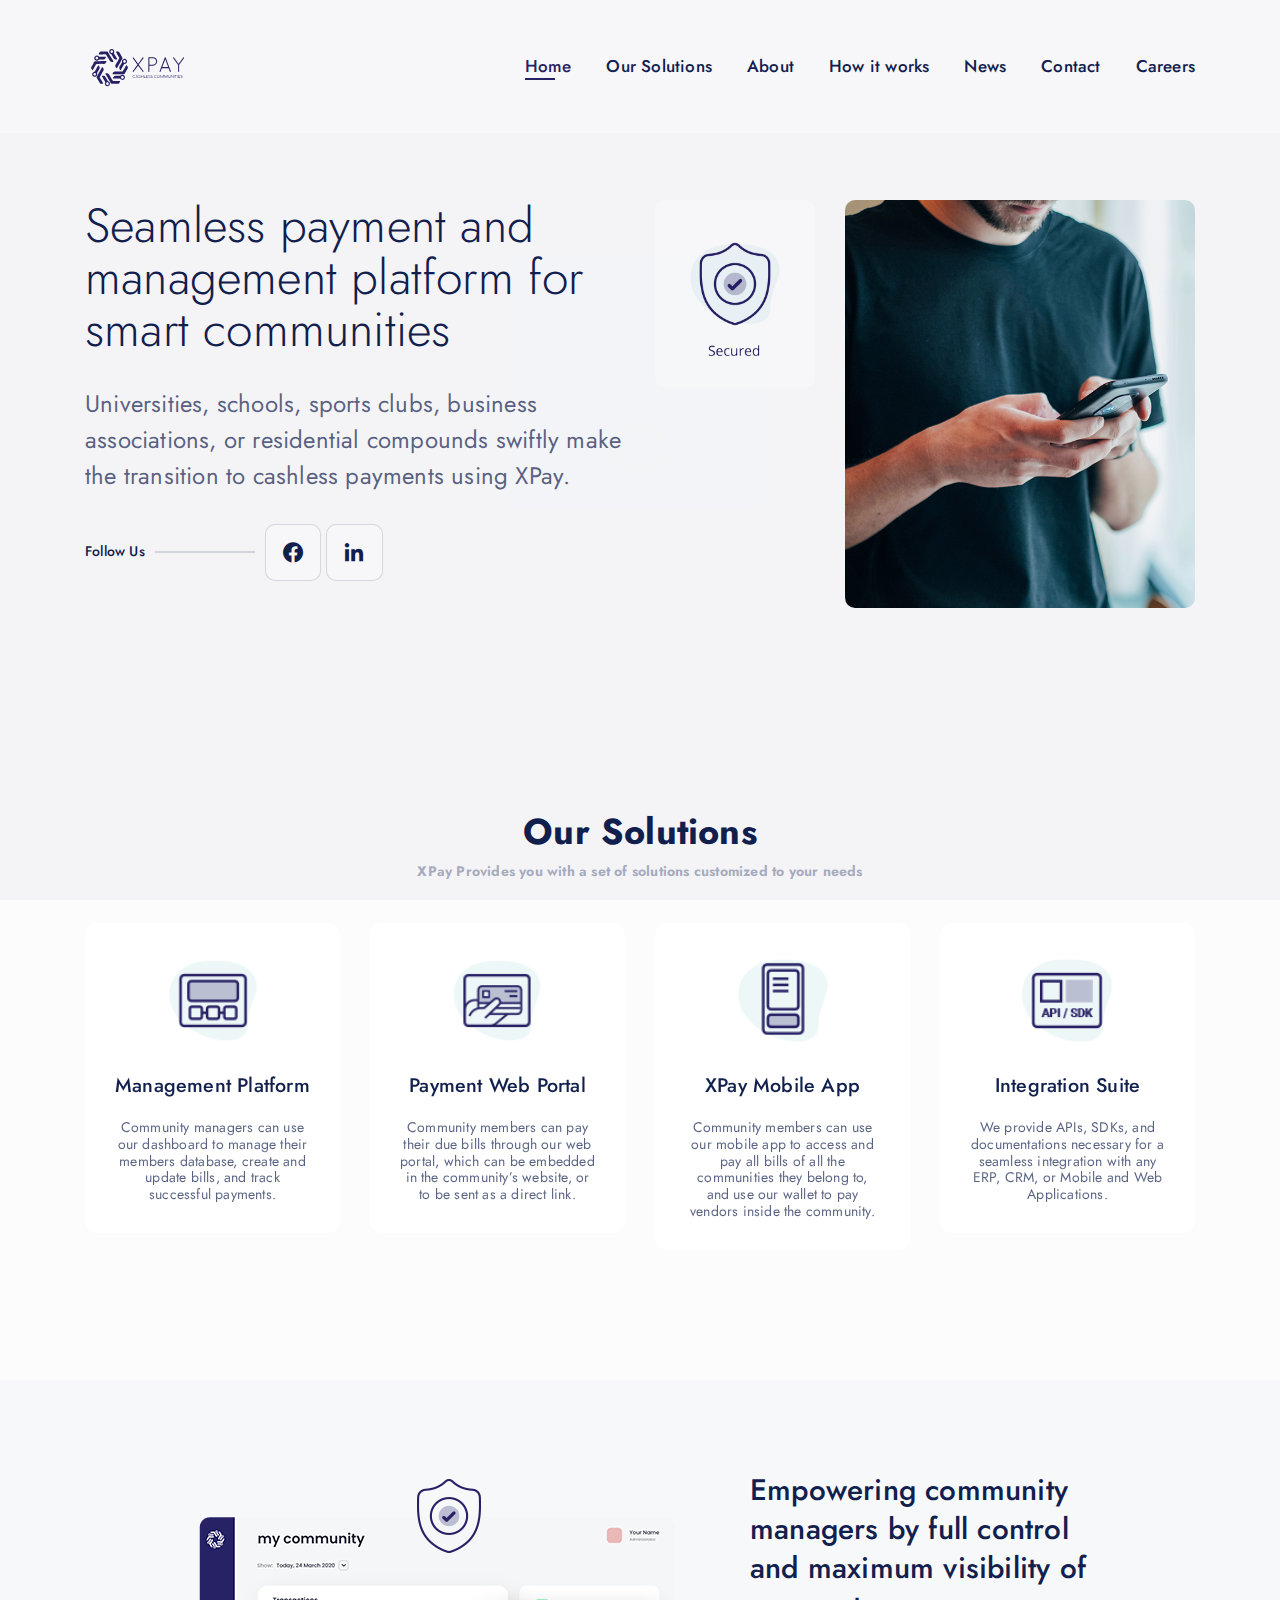
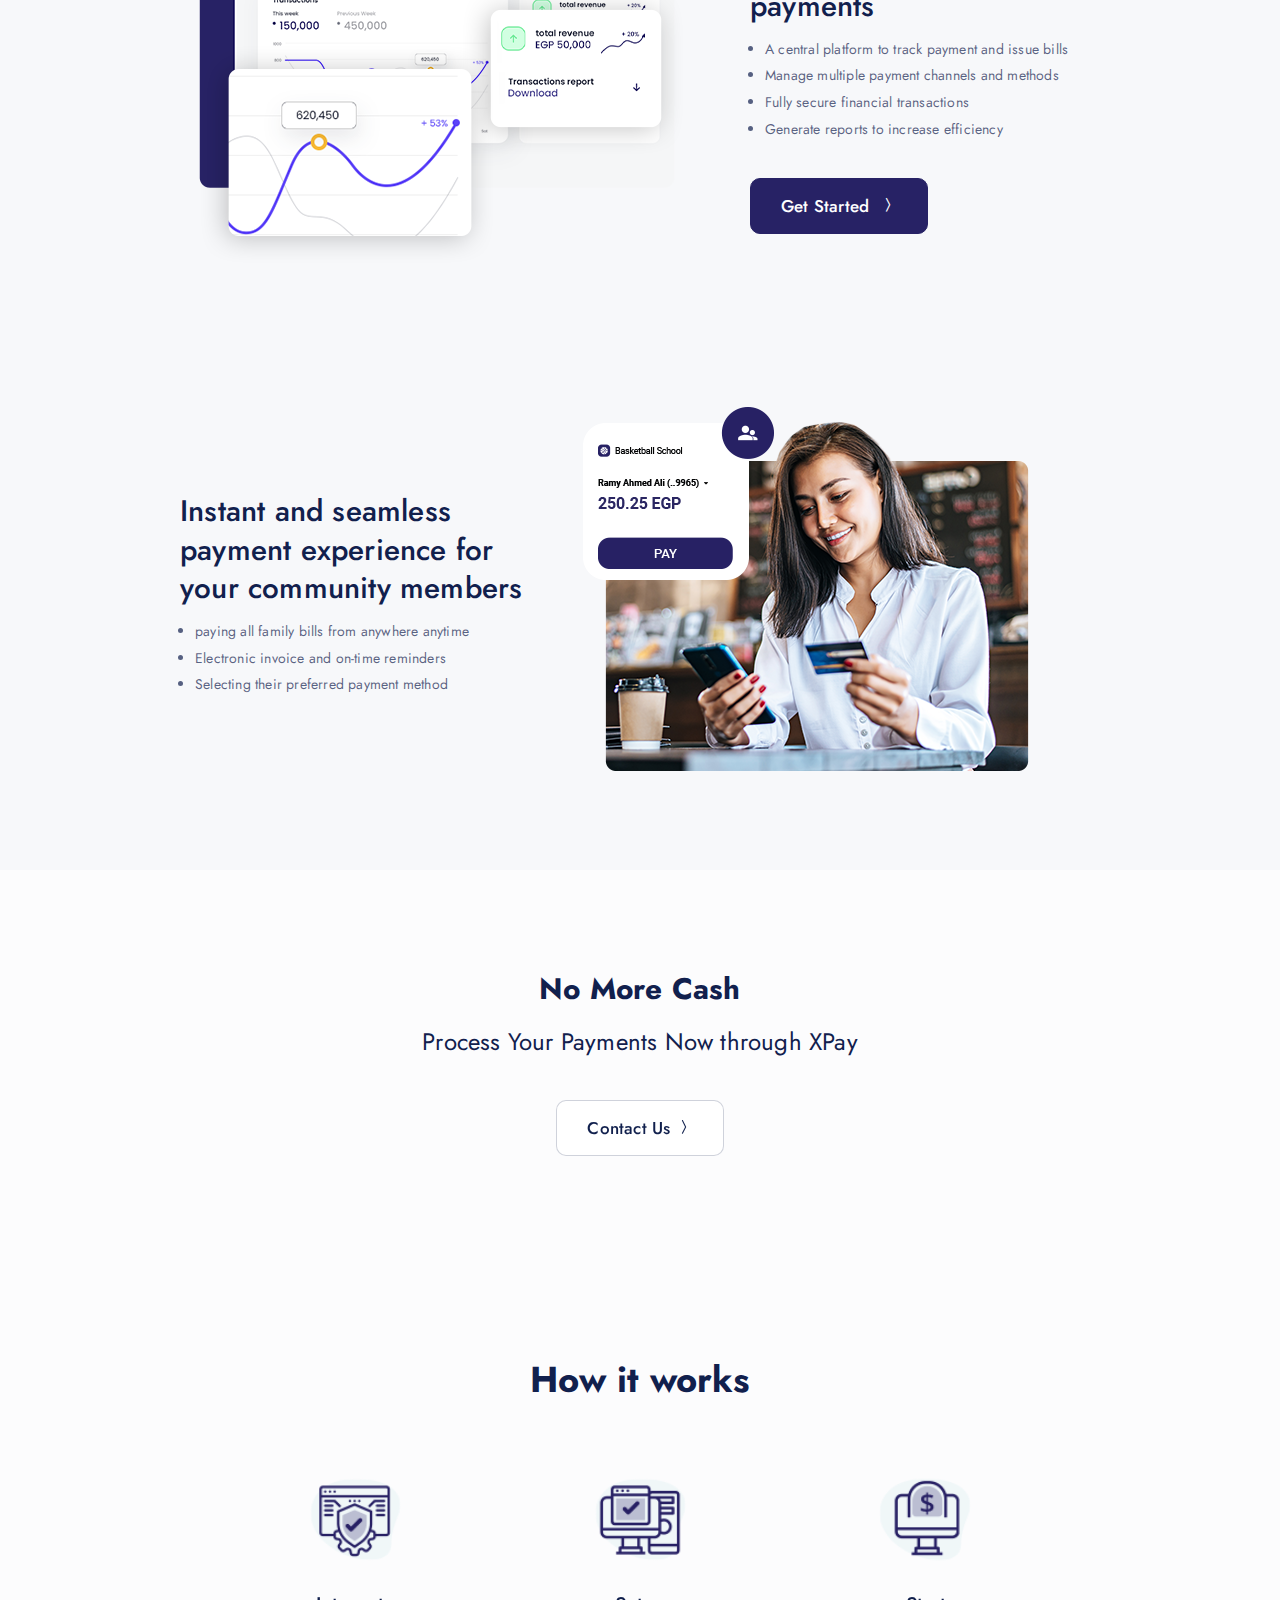
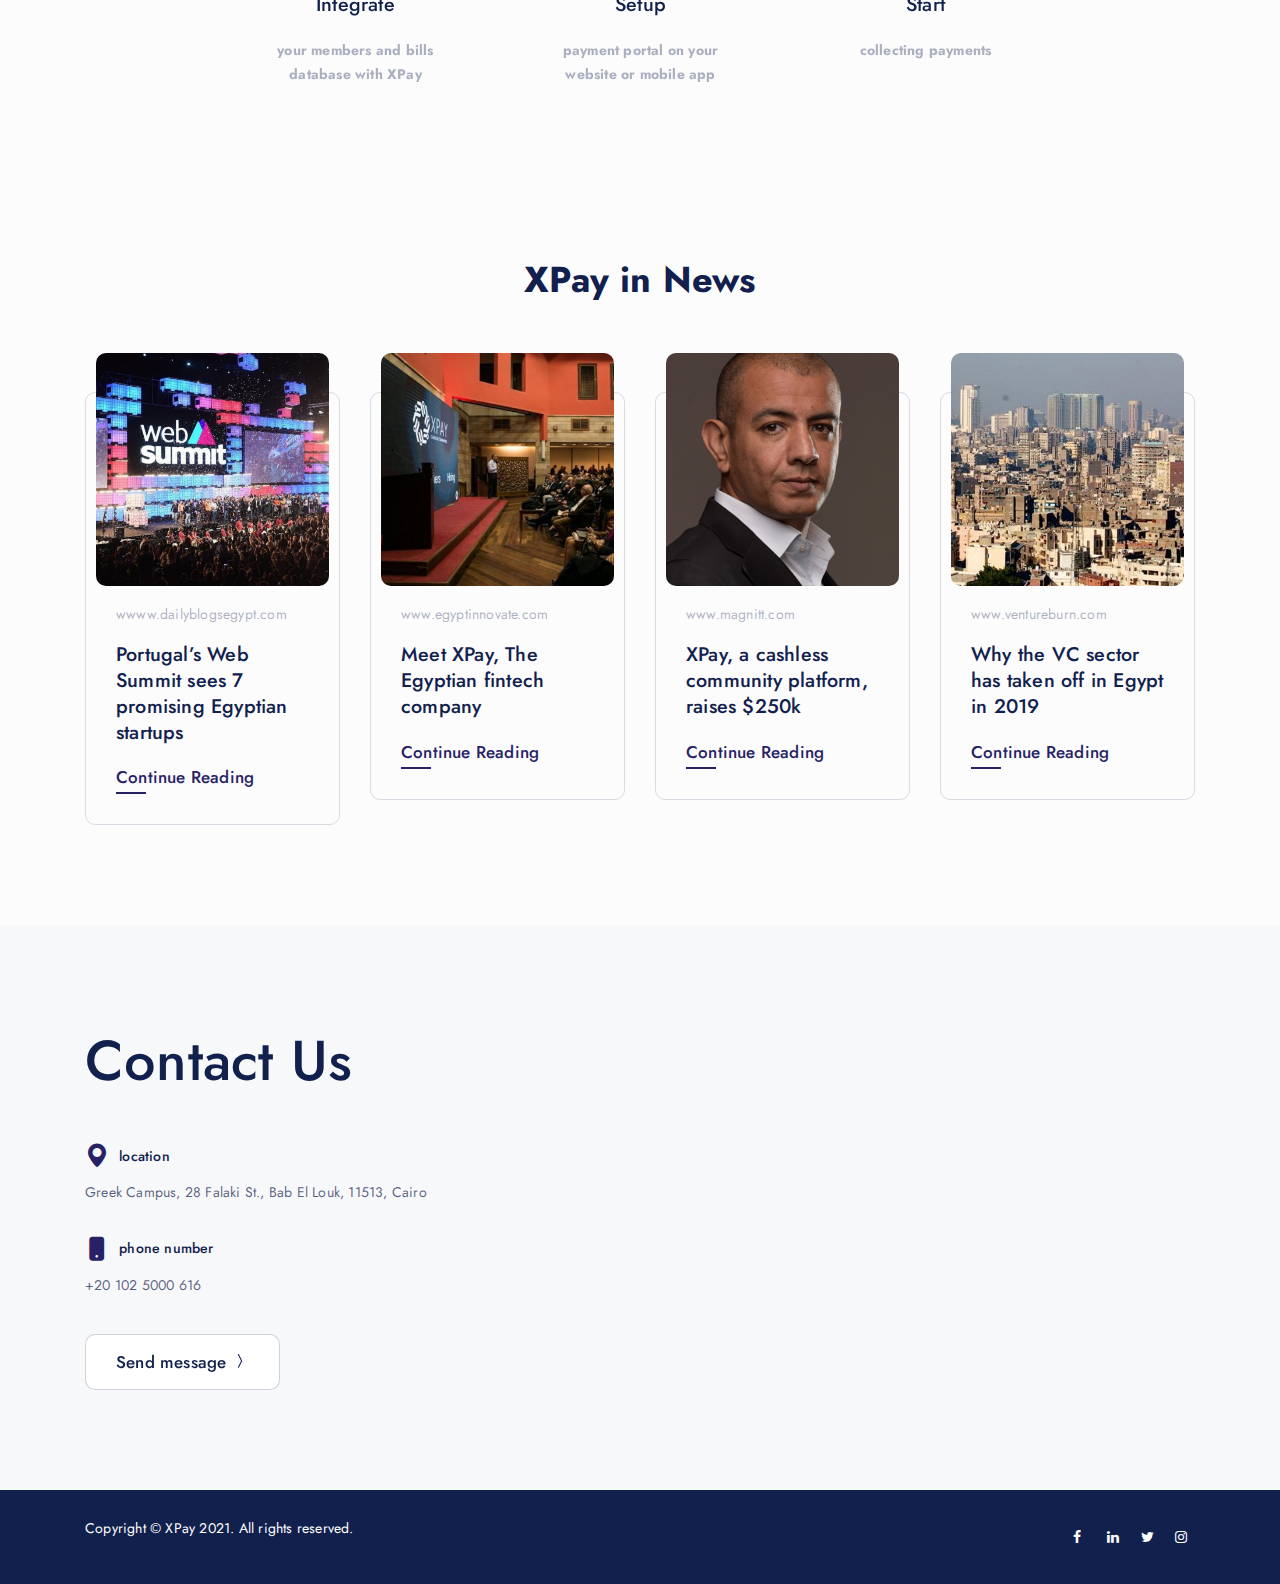
==== commit eb4c739b: "Update index.html" ====
--- a/index.html
+++ b/index.html
@@ -6,9 +6,10 @@
     <meta name="viewport" content="width=device-width, initial-scale=1">
     <meta name="format-detection" content="telephone=no">
     <title>XPay website</title>
-    <meta name="author" content="tansh">
-    <meta name="description" content="HTML Teamplate">
-    <meta name="keywords" content="agency, personal, photography, one page">
+    <meta name="author" content="XPay">
+    <meta name="description" content="XPay website">
+    <meta name="keywords" content="Payments, fintech">
+
 
     <!-- FAVICON FILES -->
     <link href="assets/images/icons/apple-touch-icon-144-precomposed.png" rel="apple-touch-icon" sizes="144x144">
